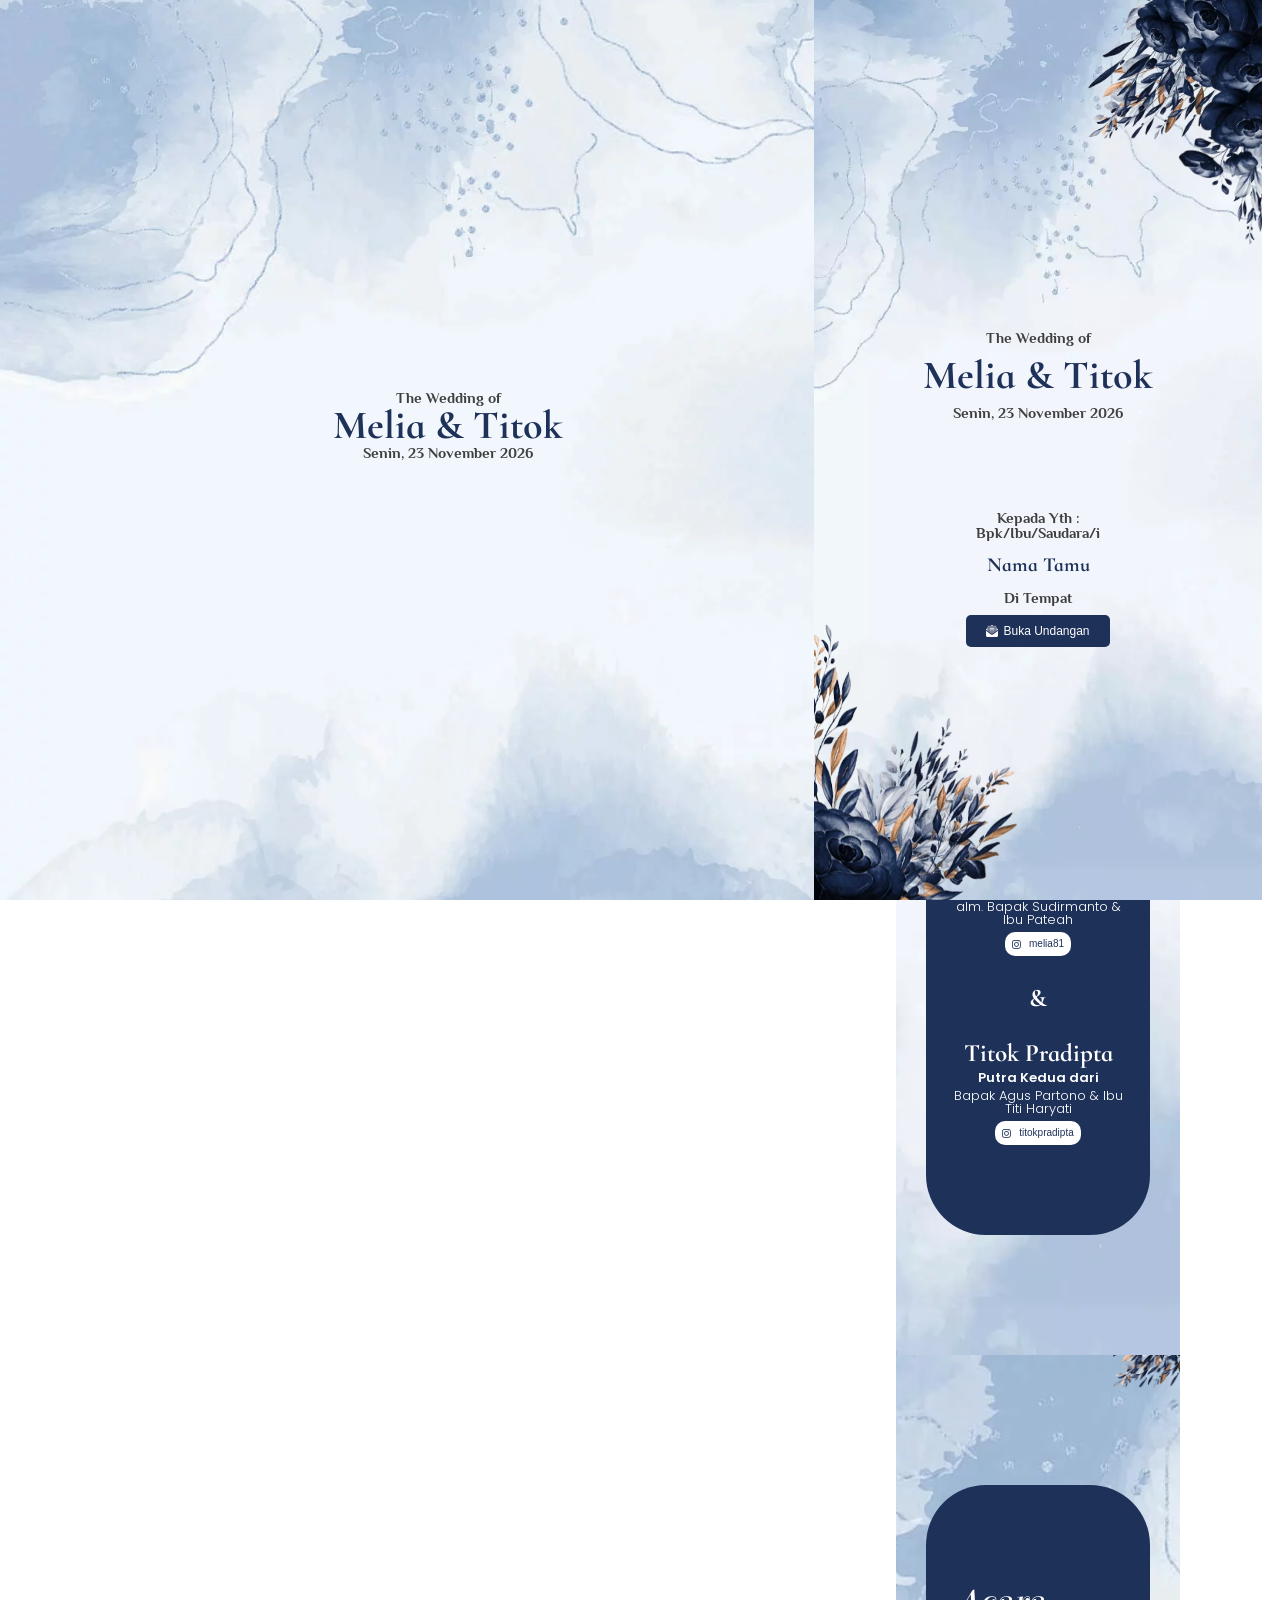
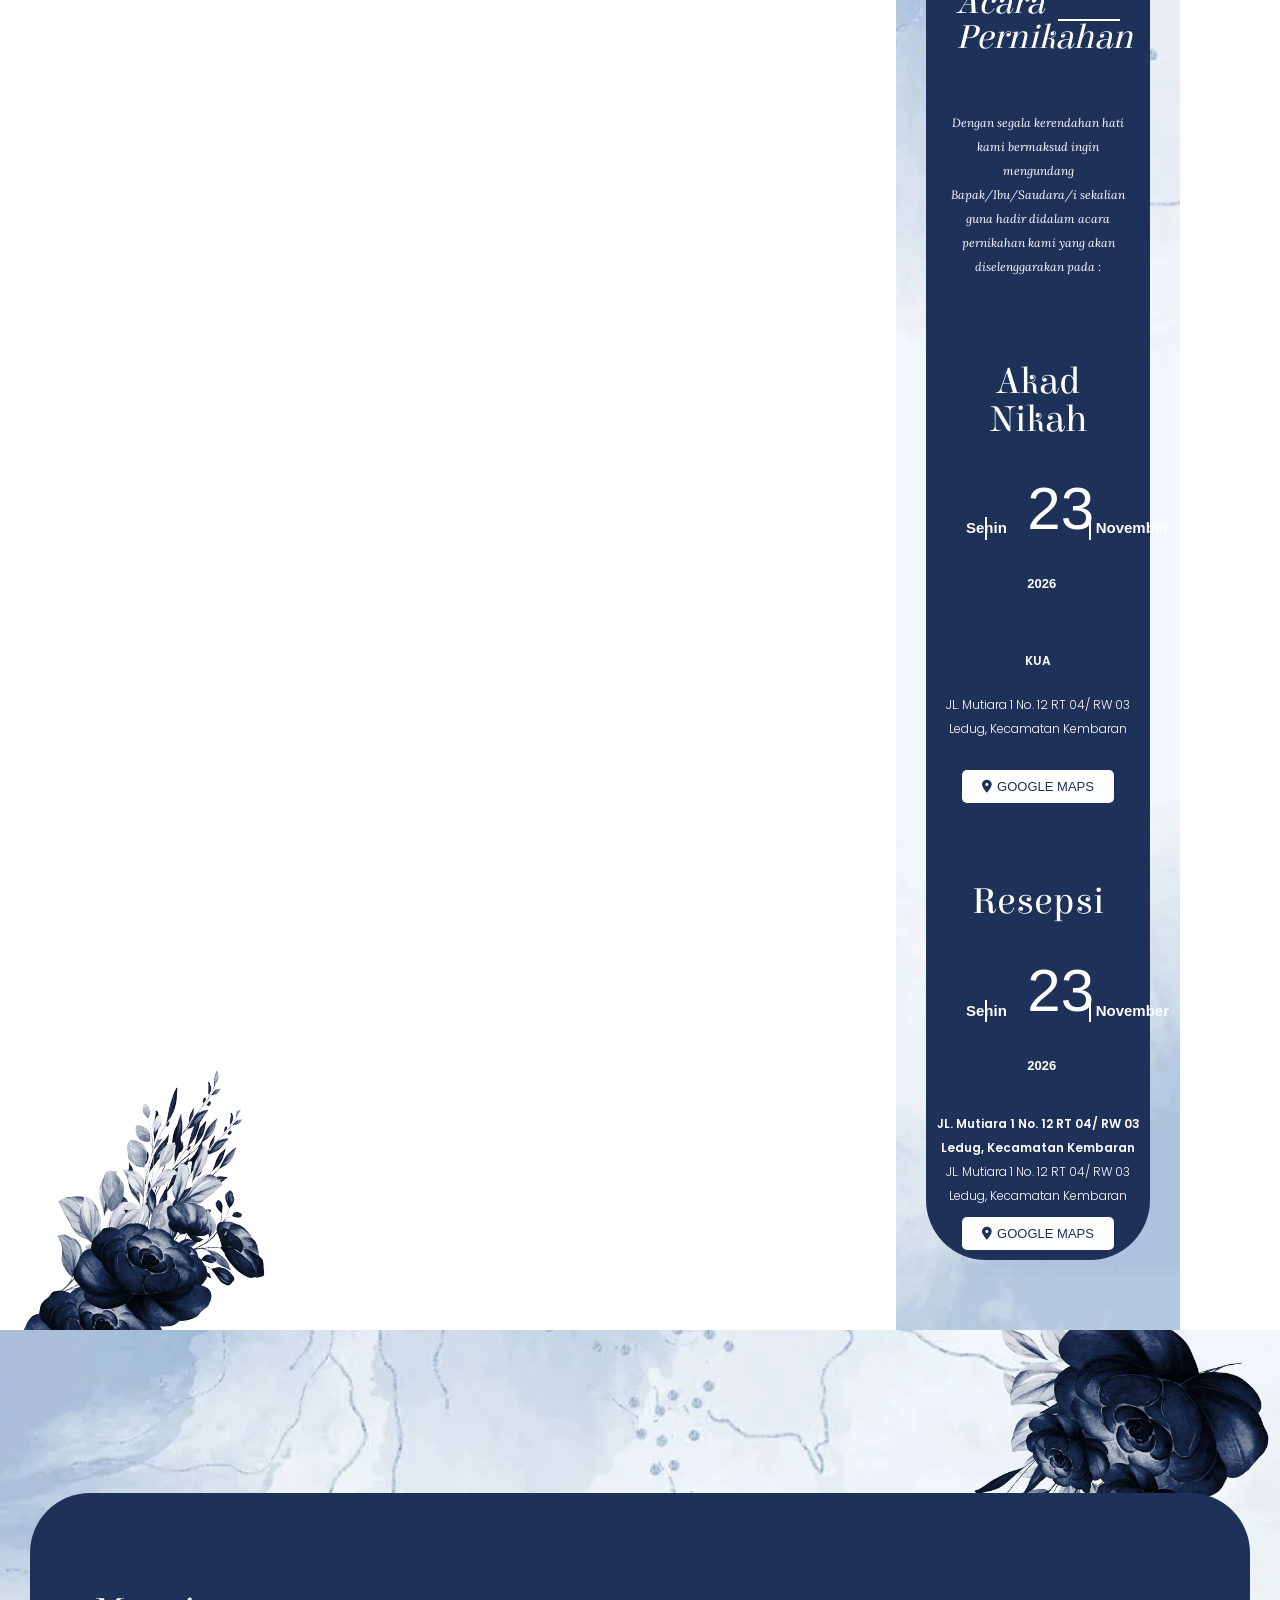
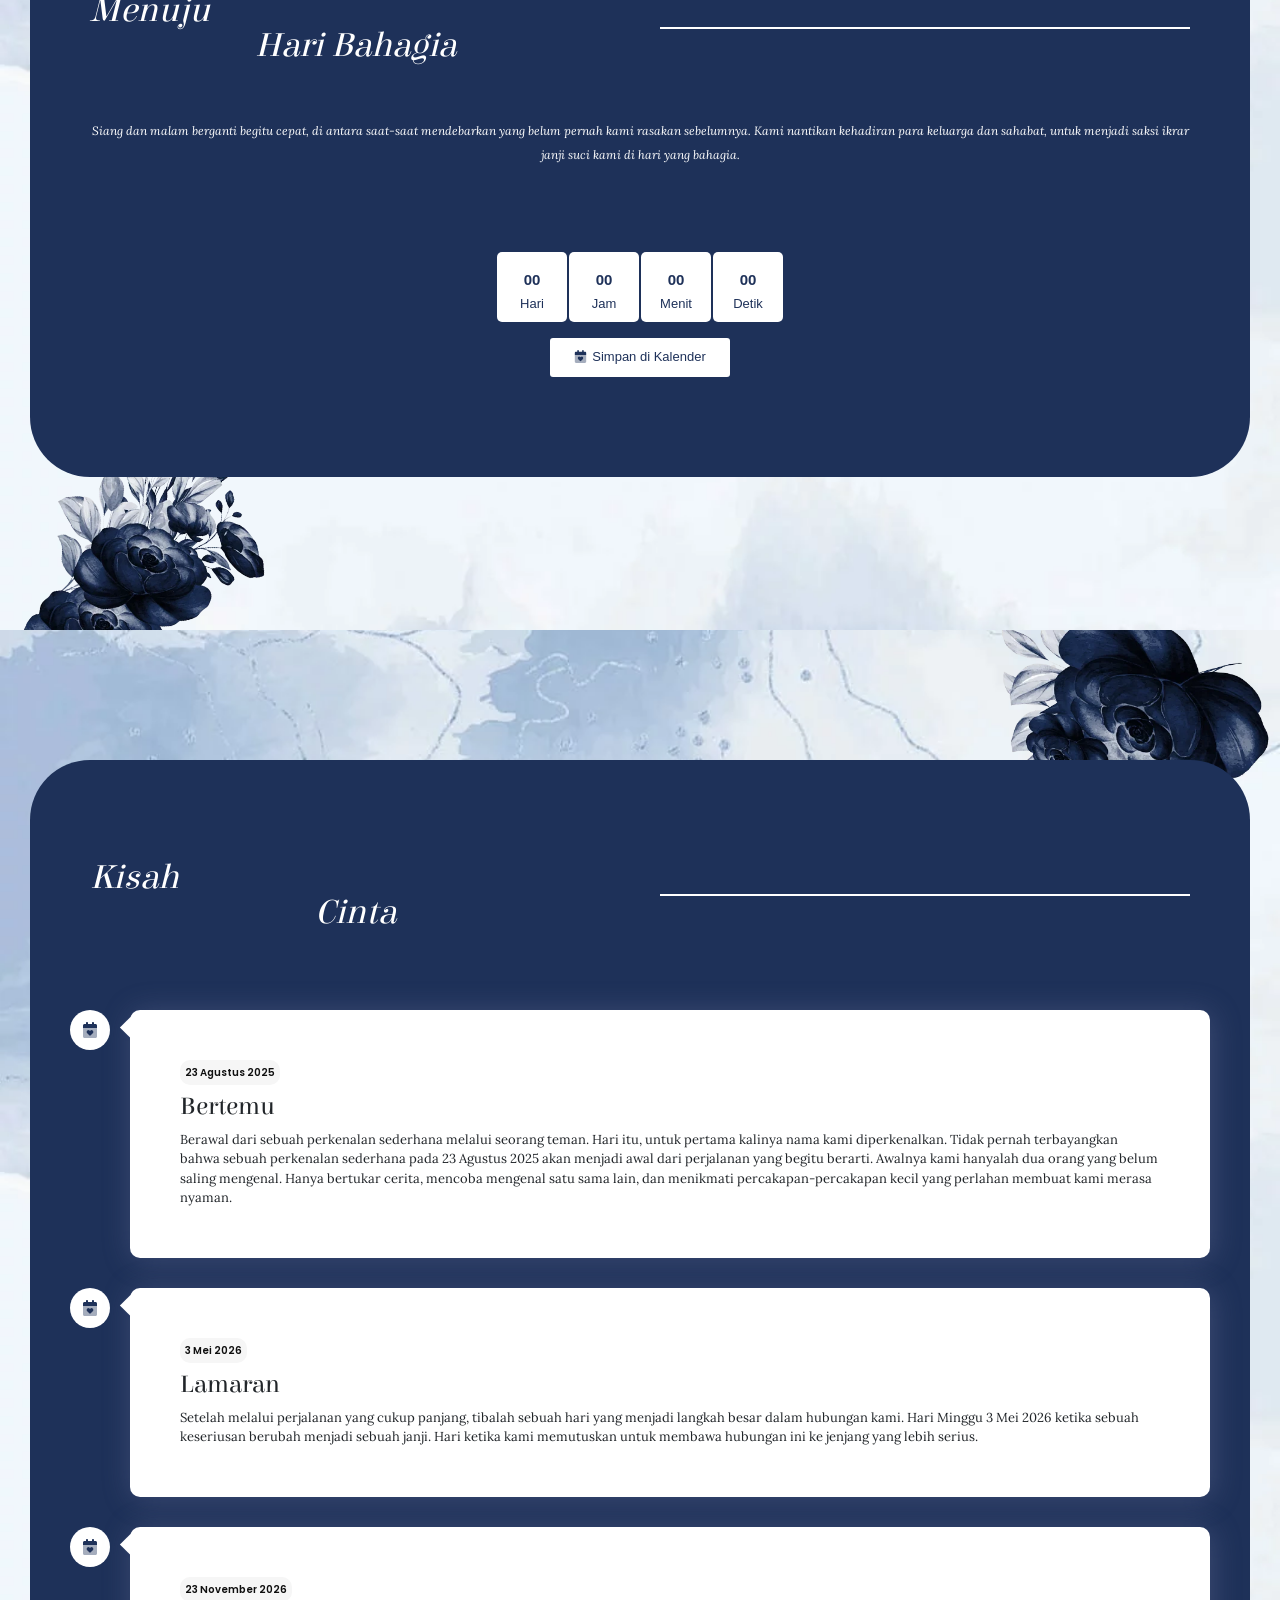
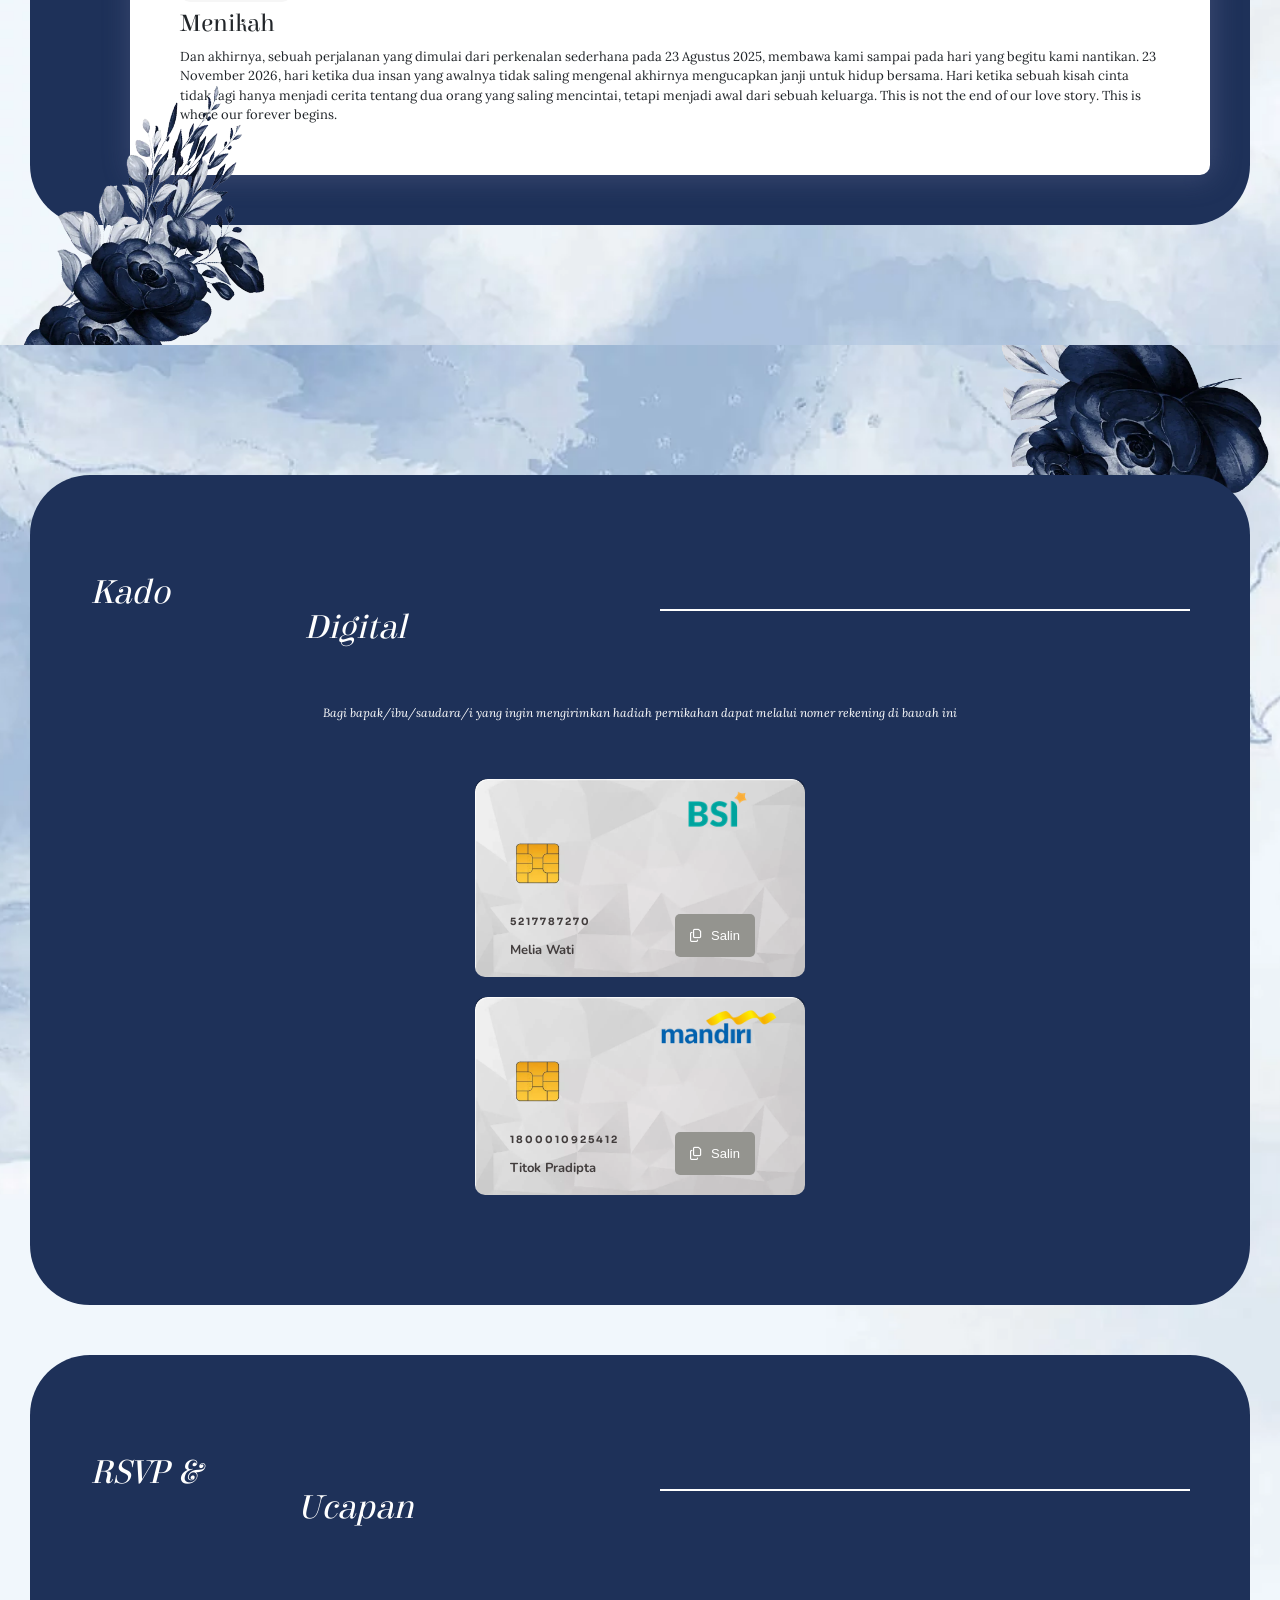
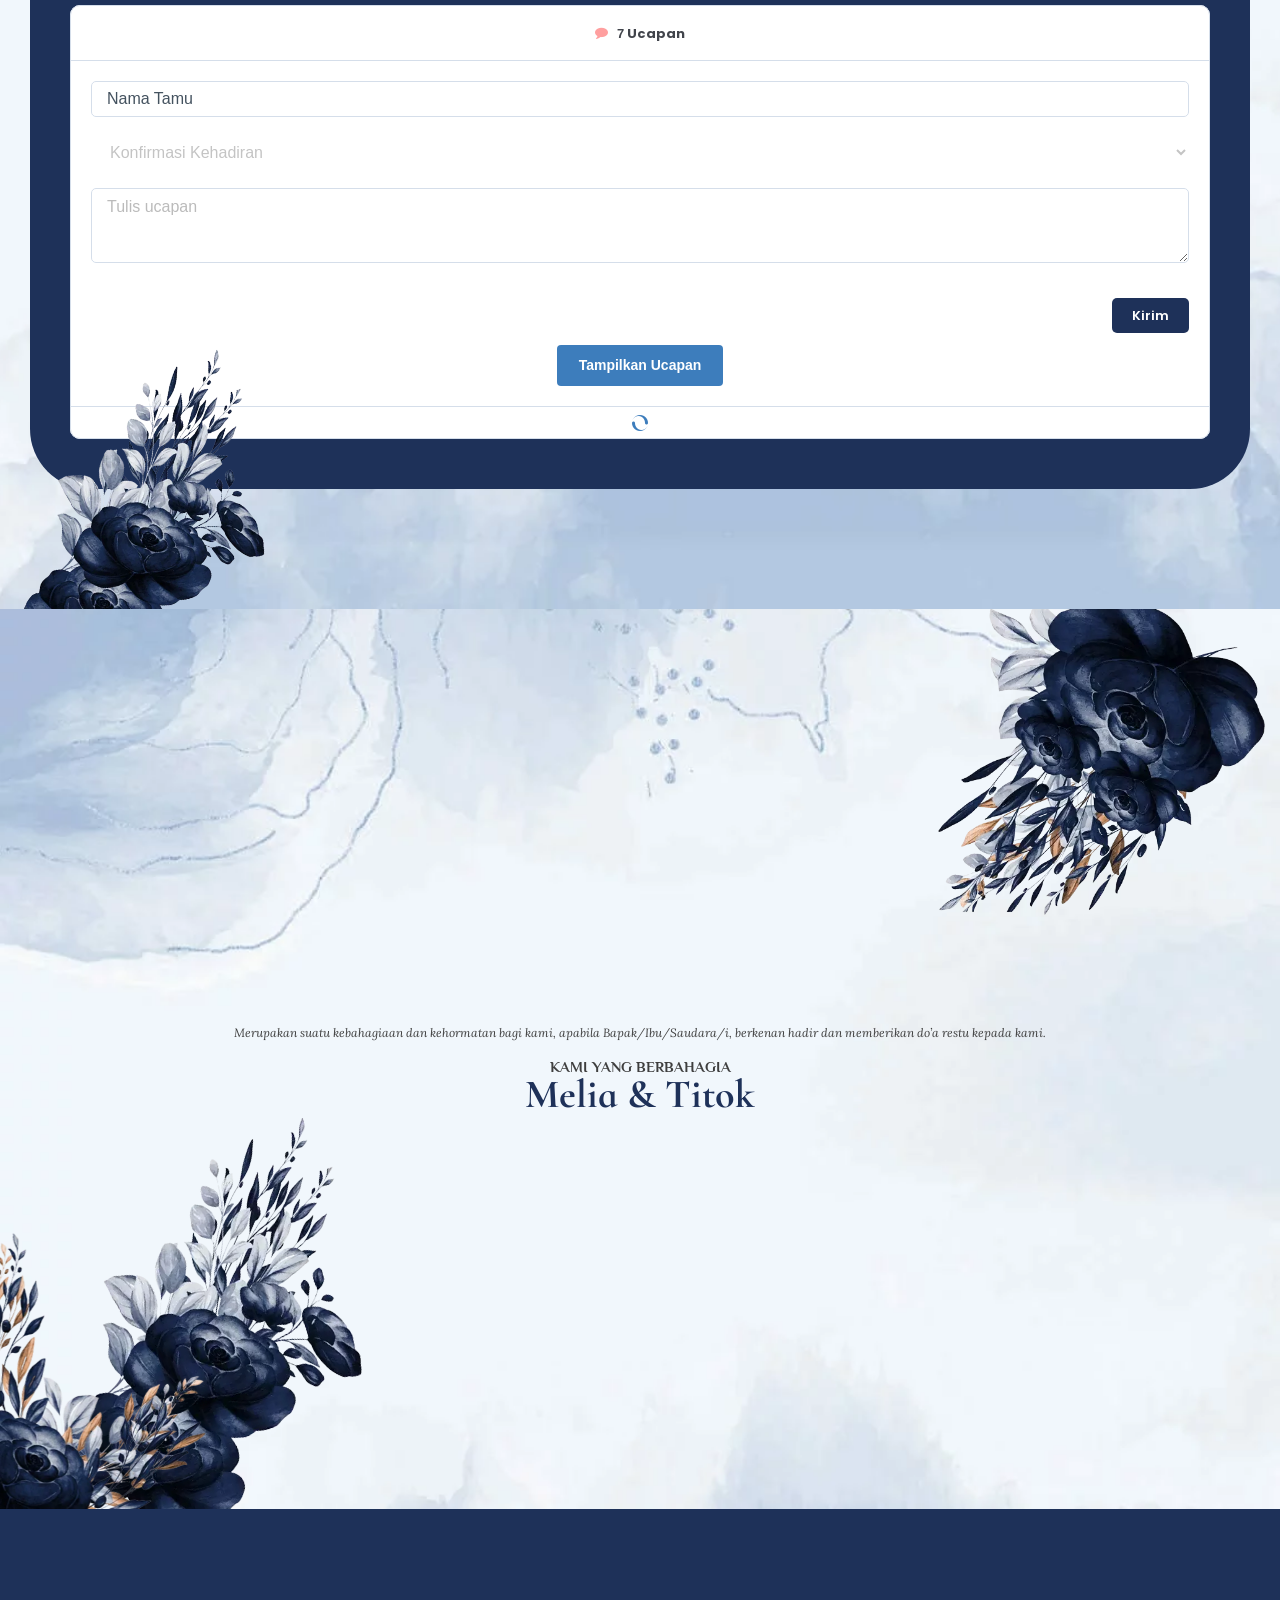
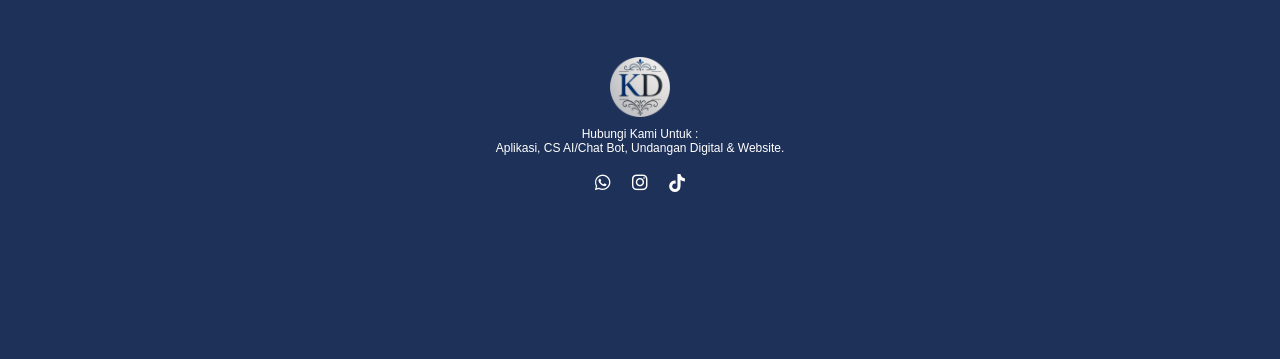
==== index.html @ 59e87e54 "Undangan Melia & Titok: data catin, RSVP Google Sheet, ikon BSI & kirimdigi, path Pages-safe" ====
<!DOCTYPE html>
<html lang="id" prefix="og: https://ogp.me/ns#">
<head>
	<meta charset="UTF-8">
		<link rel="icon" type="image/x-icon" href="kirimdigi.ico">
<link rel="shortcut icon" href="kirimdigi.ico">

<!-- Optimasi Mesin Pencari oleh Rank Math - https://rankmath.com/ -->
<title>The Wedding Of Melia &amp; Titok</title>
<meta name="description" content="Nama Tamu, hadiri acara pernikahan Melia &amp; Titok. pada hari Senin. 23 November 2026 Ya!">
<meta name="robots" content="nofollow, noindex">
<meta property="og:locale" content="id_ID">
<meta property="og:type" content="article">
<meta property="og:title" content="The Wedding Of Melia &amp; Titok">
<meta property="og:description" content="Nama Tamu, hadiri acara pernikahan Melia &amp; Titok. pada hari Senin. 23 November 2026 Ya!">
<meta property="og:url" content="https://invitimo.my.id/minisite-06/">
<meta property="og:site_name" content="Digital Wedding Invitation">
<meta property="article:section" content="Undangan Pernikahan">
<meta property="og:updated_time" content="2025-12-05T09:12:34+07:00">
<meta property="og:image" content="https://i.pinimg.com/736x/94/00/63/940063d10ff030f7c0c5845321914492.jpg">
<meta property="og:image:secure_url" content="https://i.pinimg.com/736x/94/00/63/940063d10ff030f7c0c5845321914492.jpg">
<meta property="og:image:width" content="735">
<meta property="og:image:height" content="410">
<meta property="og:image:alt" content="Melia &#038; Titok">
<meta property="og:image:type" content="image/jpeg">
<meta property="article:published_time" content="2024-06-03T12:48:39+07:00">
<meta property="article:modified_time" content="2025-12-05T09:12:34+07:00">
<meta name="twitter:card" content="summary_large_image">
<meta name="twitter:title" content="The Wedding Of Melia &amp; Titok">
<meta name="twitter:description" content="Nama Tamu, hadiri acara pernikahan Melia &amp; Titok. pada hari Senin. 23 November 2026 Ya!">
<meta name="twitter:image" content="https://i.pinimg.com/736x/94/00/63/940063d10ff030f7c0c5845321914492.jpg">
<meta name="twitter:label1" content="Ditulis oleh">
<meta name="twitter:data1" content="kekondangan">
<meta name="twitter:label2" content="Waktunya membaca">
<meta name="twitter:data2" content="Kurang dari semenit">
<script type="application/ld+json" class="rank-math-schema">{"@context":"https://schema.org","@graph":[{"@type":["Person","Organization"],"@id":"https://invitimo.my.id/#person","name":"Digital Wedding Invitation"},{"@type":"WebSite","@id":"https://invitimo.my.id/#website","url":"https://invitimo.my.id","name":"Digital Wedding Invitation","publisher":{"@id":"https://invitimo.my.id/#person"},"inLanguage":"id"},{"@type":"ImageObject","@id":"https://i.pinimg.com/736x/94/00/63/940063d10ff030f7c0c5845321914492.jpg","url":"https://i.pinimg.com/736x/94/00/63/940063d10ff030f7c0c5845321914492.jpg","width":"735","height":"410","inLanguage":"id"},{"@type":"WebPage","@id":"https://invitimo.my.id/minisite-06/#webpage","url":"https://invitimo.my.id/minisite-06/","name":"The Wedding Of Melia &amp; Titok","datePublished":"2024-06-03T12:48:39+07:00","dateModified":"2025-12-05T09:12:34+07:00","isPartOf":{"@id":"https://invitimo.my.id/#website"},"primaryImageOfPage":{"@id":"https://i.pinimg.com/736x/94/00/63/940063d10ff030f7c0c5845321914492.jpg"},"inLanguage":"id"},{"@type":"Person","@id":"https://invitimo.my.id/author/kekondangan/","name":"kekondangan","url":"https://invitimo.my.id/author/kekondangan/","image":{"@type":"ImageObject","@id":"https://secure.gravatar.com/avatar/060e39ec4af00465f8073937f959c683679de852fa3f70bc7729038ad7bef04e?s=96&amp;d=mm&amp;r=g","url":"https://secure.gravatar.com/avatar/060e39ec4af00465f8073937f959c683679de852fa3f70bc7729038ad7bef04e?s=96&amp;d=mm&amp;r=g","caption":"kekondangan","inLanguage":"id"},"sameAs":["http://hi.kekondangan.id"]},{"@type":"BlogPosting","headline":"The Wedding Of Melia &amp; Titok","datePublished":"2024-06-03T12:48:39+07:00","dateModified":"2025-12-05T09:12:34+07:00","articleSection":"Undangan Pernikahan","author":{"@id":"https://invitimo.my.id/author/kekondangan/","name":"kekondangan"},"publisher":{"@id":"https://invitimo.my.id/#person"},"description":"Nama Tamu, hadiri acara pernikahan Melia &amp; Titok. pada hari Senin. 23 November 2026 Ya!","name":"The Wedding Of Melia &amp; Titok","@id":"https://invitimo.my.id/minisite-06/#richSnippet","isPartOf":{"@id":"https://invitimo.my.id/minisite-06/#webpage"},"image":{"@id":"https://i.pinimg.com/736x/94/00/63/940063d10ff030f7c0c5845321914492.jpg"},"inLanguage":"id","mainEntityOfPage":{"@id":"https://invitimo.my.id/minisite-06/#webpage"}}]}</script>
<!-- /Plugin WordPress Rank Math SEO -->

<link rel='dns-prefetch' href='//hi.kekondangan.id'>
<link rel='dns-prefetch' href='//fonts.googleapis.com'>
<link rel='dns-prefetch' href='//unpkg.com'>
<link rel="alternate" title="oEmbed (JSON)" type="application/json+oembed" href="./wp-json/oembed/1.0/embed?url=https%3A%2F%2Finvitimo.my.id%2Fminisite-06%2F">
<link rel="alternate" title="oEmbed (XML)" type="text/xml+oembed" href="./wp-json/oembed/1.0/embed-1?url=https%3A%2F%2Finvitimo.my.id%2Fminisite-06%2F&#038;format=xml">
<style id="wp-img-auto-sizes-contain-inline-css">
img:is([sizes=auto i],[sizes^="auto," i]){contain-intrinsic-size:3000px 1500px}
/*# sourceURL=wp-img-auto-sizes-contain-inline-css */
</style>
<style id="wp-emoji-styles-inline-css">

	img.wp-smiley, img.emoji {
		display: inline !important;
		border: none !important;
		box-shadow: none !important;
		height: 1em !important;
		width: 1em !important;
		margin: 0 0.07em !important;
		vertical-align: -0.1em !important;
		background: none !important;
		padding: 0 !important;
	}
/*# sourceURL=wp-emoji-styles-inline-css */
</style>
<style id="wp-block-library-inline-css">
:root{--wp-block-synced-color:#7a00df;--wp-block-synced-color--rgb:122,0,223;--wp-bound-block-color:var(--wp-block-synced-color);--wp-editor-canvas-background:#ddd;--wp-admin-theme-color:#007cba;--wp-admin-theme-color--rgb:0,124,186;--wp-admin-theme-color-darker-10:#006ba1;--wp-admin-theme-color-darker-10--rgb:0,107,160.5;--wp-admin-theme-color-darker-20:#005a87;--wp-admin-theme-color-darker-20--rgb:0,90,135;--wp-admin-border-width-focus:2px}@media (min-resolution:192dpi){:root{--wp-admin-border-width-focus:1.5px}}.wp-element-button{cursor:pointer}:root .has-very-light-gray-background-color{background-color:#eee}:root .has-very-dark-gray-background-color{background-color:#313131}:root .has-very-light-gray-color{color:#eee}:root .has-very-dark-gray-color{color:#313131}:root .has-vivid-green-cyan-to-vivid-cyan-blue-gradient-background{background:linear-gradient(135deg,#00d084,#0693e3)}:root .has-purple-crush-gradient-background{background:linear-gradient(135deg,#34e2e4,#4721fb 50%,#ab1dfe)}:root .has-hazy-dawn-gradient-background{background:linear-gradient(135deg,#faaca8,#dad0ec)}:root .has-subdued-olive-gradient-background{background:linear-gradient(135deg,#fafae1,#67a671)}:root .has-atomic-cream-gradient-background{background:linear-gradient(135deg,#fdd79a,#004a59)}:root .has-nightshade-gradient-background{background:linear-gradient(135deg,#330968,#31cdcf)}:root .has-midnight-gradient-background{background:linear-gradient(135deg,#020381,#2874fc)}:root{--wp--preset--font-size--normal:16px;--wp--preset--font-size--huge:42px}.has-regular-font-size{font-size:1em}.has-larger-font-size{font-size:2.625em}.has-normal-font-size{font-size:var(--wp--preset--font-size--normal)}.has-huge-font-size{font-size:var(--wp--preset--font-size--huge)}:root .has-text-align-center{text-align:center}:root .has-text-align-left{text-align:left}:root .has-text-align-right{text-align:right}.has-fit-text{white-space:nowrap!important}#end-resizable-editor-section{display:none}.aligncenter{clear:both}.items-justified-left{justify-content:flex-start}.items-justified-center{justify-content:center}.items-justified-right{justify-content:flex-end}.items-justified-space-between{justify-content:space-between}.screen-reader-text{word-wrap:normal!important;border:0;clip-path:inset(50%);height:1px;margin:-1px;overflow:hidden;padding:0;position:absolute;width:1px;word-break:normal!important}.screen-reader-text:focus{background-color:#ddd;clip-path:none;color:#444;display:block;font-size:1em;height:auto;left:5px;line-height:normal;padding:15px 23px 14px;text-decoration:none;top:5px;width:auto;z-index:100000}html :where(.has-border-color){border-style:solid}html :where([style^=border-color],[style*=";border-color"],[style*="; border-color"]){border-style:solid}html :where([style^=border-top-color],[style*=";border-top-color"],[style*="; border-top-color"]){border-top-style:solid}html :where([style^=border-right-color],[style*=";border-right-color"],[style*="; border-right-color"]){border-right-style:solid}html :where([style^=border-bottom-color],[style*=";border-bottom-color"],[style*="; border-bottom-color"]){border-bottom-style:solid}html :where([style^=border-left-color],[style*=";border-left-color"],[style*="; border-left-color"]){border-left-style:solid}html :where([style^=border-width],[style*=";border-width"],[style*="; border-width"]){border-style:solid}html :where([style^=border-top-width],[style*=";border-top-width"],[style*="; border-top-width"]){border-top-style:solid}html :where([style^=border-right-width],[style*=";border-right-width"],[style*="; border-right-width"]){border-right-style:solid}html :where([style^=border-bottom-width],[style*=";border-bottom-width"],[style*="; border-bottom-width"]){border-bottom-style:solid}html :where([style^=border-left-width],[style*=";border-left-width"],[style*="; border-left-width"]){border-left-style:solid}html :where(img[class*=wp-image-]){height:auto;max-width:100%}:where(figure){margin:0 0 1em}html :where(.is-position-sticky){--wp-admin--admin-bar--position-offset:var(--wp-admin--admin-bar--height,0px)}@media screen and (max-width:600px){html :where(.is-position-sticky){--wp-admin--admin-bar--position-offset:0px}}
/*# sourceURL=/wp-includes/css/dist/block-library/common.min.css */
</style>
<style id="wp-block-styles-placeholder-inline-css">
:root { --wp-internal-comment: "Placeholder for wp_hoist_late_printed_styles() to replace with the block styles printed at wp_footer." }
/*# sourceURL=wp-block-styles-placeholder-inline-css */
</style>
<link rel='stylesheet' id='jet-engine-frontend-css' href='./wp-content/plugins/jet-engine/assets/css/frontend.css?ver=3.8.15.4' media='all'>
<style id="wp-global-styles-placeholder-inline-css">
:root { --wp-internal-comment: "Placeholder for wp_hoist_late_printed_styles() to replace with the global-styles printed at wp_footer." }
/*# sourceURL=wp-global-styles-placeholder-inline-css */
</style>
<link rel='stylesheet' id='wds-elementor-css' href='./wp-content/plugins/weddingsaas-pro/assets/css/wds-elementor.css?ver=2.10.5' media='all'>
<link rel='stylesheet' id='saic_style-css' href='./wp-content/plugins/weddingsaas-pro/assets/plugins/custom/commentpress/saic_style.css?ver=2.10.5' media='screen'>
<link rel='stylesheet' id='hello-elementor-css' href='./wp-content/themes/hello-elementor/assets/css/reset.css?ver=3.4.9' media='all'>
<link rel='stylesheet' id='hello-elementor-theme-style-css' href='./wp-content/themes/hello-elementor/assets/css/theme.css?ver=3.4.9' media='all'>
<link rel='stylesheet' id='hello-elementor-header-footer-css' href='./wp-content/themes/hello-elementor/assets/css/header-footer.css?ver=3.4.9' media='all'>
<link rel='stylesheet' id='elementor-frontend-css' href='./wp-content/plugins/elementor/assets/css/frontend.min.css?ver=4.3.2' media='all'>
<style id="elementor-frontend-inline-css">
@-webkit-keyframes ha_fadeIn{0%{opacity:0}to{opacity:1}}@keyframes ha_fadeIn{0%{opacity:0}to{opacity:1}}@-webkit-keyframes ha_zoomIn{0%{opacity:0;-webkit-transform:scale3d(.3,.3,.3);transform:scale3d(.3,.3,.3)}50%{opacity:1}}@keyframes ha_zoomIn{0%{opacity:0;-webkit-transform:scale3d(.3,.3,.3);transform:scale3d(.3,.3,.3)}50%{opacity:1}}@-webkit-keyframes ha_rollIn{0%{opacity:0;-webkit-transform:translate3d(-100%,0,0) rotate3d(0,0,1,-120deg);transform:translate3d(-100%,0,0) rotate3d(0,0,1,-120deg)}to{opacity:1}}@keyframes ha_rollIn{0%{opacity:0;-webkit-transform:translate3d(-100%,0,0) rotate3d(0,0,1,-120deg);transform:translate3d(-100%,0,0) rotate3d(0,0,1,-120deg)}to{opacity:1}}@-webkit-keyframes ha_bounce{0%,20%,53%,to{-webkit-animation-timing-function:cubic-bezier(.215,.61,.355,1);animation-timing-function:cubic-bezier(.215,.61,.355,1)}40%,43%{-webkit-transform:translate3d(0,-30px,0) scaleY(1.1);transform:translate3d(0,-30px,0) scaleY(1.1);-webkit-animation-timing-function:cubic-bezier(.755,.05,.855,.06);animation-timing-function:cubic-bezier(.755,.05,.855,.06)}70%{-webkit-transform:translate3d(0,-15px,0) scaleY(1.05);transform:translate3d(0,-15px,0) scaleY(1.05);-webkit-animation-timing-function:cubic-bezier(.755,.05,.855,.06);animation-timing-function:cubic-bezier(.755,.05,.855,.06)}80%{-webkit-transition-timing-function:cubic-bezier(.215,.61,.355,1);transition-timing-function:cubic-bezier(.215,.61,.355,1);-webkit-transform:translate3d(0,0,0) scaleY(.95);transform:translate3d(0,0,0) scaleY(.95)}90%{-webkit-transform:translate3d(0,-4px,0) scaleY(1.02);transform:translate3d(0,-4px,0) scaleY(1.02)}}@keyframes ha_bounce{0%,20%,53%,to{-webkit-animation-timing-function:cubic-bezier(.215,.61,.355,1);animation-timing-function:cubic-bezier(.215,.61,.355,1)}40%,43%{-webkit-transform:translate3d(0,-30px,0) scaleY(1.1);transform:translate3d(0,-30px,0) scaleY(1.1);-webkit-animation-timing-function:cubic-bezier(.755,.05,.855,.06);animation-timing-function:cubic-bezier(.755,.05,.855,.06)}70%{-webkit-transform:translate3d(0,-15px,0) scaleY(1.05);transform:translate3d(0,-15px,0) scaleY(1.05);-webkit-animation-timing-function:cubic-bezier(.755,.05,.855,.06);animation-timing-function:cubic-bezier(.755,.05,.855,.06)}80%{-webkit-transition-timing-function:cubic-bezier(.215,.61,.355,1);transition-timing-function:cubic-bezier(.215,.61,.355,1);-webkit-transform:translate3d(0,0,0) scaleY(.95);transform:translate3d(0,0,0) scaleY(.95)}90%{-webkit-transform:translate3d(0,-4px,0) scaleY(1.02);transform:translate3d(0,-4px,0) scaleY(1.02)}}@-webkit-keyframes ha_bounceIn{0%,20%,40%,60%,80%,to{-webkit-animation-timing-function:cubic-bezier(.215,.61,.355,1);animation-timing-function:cubic-bezier(.215,.61,.355,1)}0%{opacity:0;-webkit-transform:scale3d(.3,.3,.3);transform:scale3d(.3,.3,.3)}20%{-webkit-transform:scale3d(1.1,1.1,1.1);transform:scale3d(1.1,1.1,1.1)}40%{-webkit-transform:scale3d(.9,.9,.9);transform:scale3d(.9,.9,.9)}60%{opacity:1;-webkit-transform:scale3d(1.03,1.03,1.03);transform:scale3d(1.03,1.03,1.03)}80%{-webkit-transform:scale3d(.97,.97,.97);transform:scale3d(.97,.97,.97)}to{opacity:1}}@keyframes ha_bounceIn{0%,20%,40%,60%,80%,to{-webkit-animation-timing-function:cubic-bezier(.215,.61,.355,1);animation-timing-function:cubic-bezier(.215,.61,.355,1)}0%{opacity:0;-webkit-transform:scale3d(.3,.3,.3);transform:scale3d(.3,.3,.3)}20%{-webkit-transform:scale3d(1.1,1.1,1.1);transform:scale3d(1.1,1.1,1.1)}40%{-webkit-transform:scale3d(.9,.9,.9);transform:scale3d(.9,.9,.9)}60%{opacity:1;-webkit-transform:scale3d(1.03,1.03,1.03);transform:scale3d(1.03,1.03,1.03)}80%{-webkit-transform:scale3d(.97,.97,.97);transform:scale3d(.97,.97,.97)}to{opacity:1}}@-webkit-keyframes ha_flipInX{0%{opacity:0;-webkit-transform:perspective(400px) rotate3d(1,0,0,90deg);transform:perspective(400px) rotate3d(1,0,0,90deg);-webkit-animation-timing-function:ease-in;animation-timing-function:ease-in}40%{-webkit-transform:perspective(400px) rotate3d(1,0,0,-20deg);transform:perspective(400px) rotate3d(1,0,0,-20deg);-webkit-animation-timing-function:ease-in;animation-timing-function:ease-in}60%{opacity:1;-webkit-transform:perspective(400px) rotate3d(1,0,0,10deg);transform:perspective(400px) rotate3d(1,0,0,10deg)}80%{-webkit-transform:perspective(400px) rotate3d(1,0,0,-5deg);transform:perspective(400px) rotate3d(1,0,0,-5deg)}}@keyframes ha_flipInX{0%{opacity:0;-webkit-transform:perspective(400px) rotate3d(1,0,0,90deg);transform:perspective(400px) rotate3d(1,0,0,90deg);-webkit-animation-timing-function:ease-in;animation-timing-function:ease-in}40%{-webkit-transform:perspective(400px) rotate3d(1,0,0,-20deg);transform:perspective(400px) rotate3d(1,0,0,-20deg);-webkit-animation-timing-function:ease-in;animation-timing-function:ease-in}60%{opacity:1;-webkit-transform:perspective(400px) rotate3d(1,0,0,10deg);transform:perspective(400px) rotate3d(1,0,0,10deg)}80%{-webkit-transform:perspective(400px) rotate3d(1,0,0,-5deg);transform:perspective(400px) rotate3d(1,0,0,-5deg)}}@-webkit-keyframes ha_flipInY{0%{opacity:0;-webkit-transform:perspective(400px) rotate3d(0,1,0,90deg);transform:perspective(400px) rotate3d(0,1,0,90deg);-webkit-animation-timing-function:ease-in;animation-timing-function:ease-in}40%{-webkit-transform:perspective(400px) rotate3d(0,1,0,-20deg);transform:perspective(400px) rotate3d(0,1,0,-20deg);-webkit-animation-timing-function:ease-in;animation-timing-function:ease-in}60%{opacity:1;-webkit-transform:perspective(400px) rotate3d(0,1,0,10deg);transform:perspective(400px) rotate3d(0,1,0,10deg)}80%{-webkit-transform:perspective(400px) rotate3d(0,1,0,-5deg);transform:perspective(400px) rotate3d(0,1,0,-5deg)}}@keyframes ha_flipInY{0%{opacity:0;-webkit-transform:perspective(400px) rotate3d(0,1,0,90deg);transform:perspective(400px) rotate3d(0,1,0,90deg);-webkit-animation-timing-function:ease-in;animation-timing-function:ease-in}40%{-webkit-transform:perspective(400px) rotate3d(0,1,0,-20deg);transform:perspective(400px) rotate3d(0,1,0,-20deg);-webkit-animation-timing-function:ease-in;animation-timing-function:ease-in}60%{opacity:1;-webkit-transform:perspective(400px) rotate3d(0,1,0,10deg);transform:perspective(400px) rotate3d(0,1,0,10deg)}80%{-webkit-transform:perspective(400px) rotate3d(0,1,0,-5deg);transform:perspective(400px) rotate3d(0,1,0,-5deg)}}@-webkit-keyframes ha_swing{20%{-webkit-transform:rotate3d(0,0,1,15deg);transform:rotate3d(0,0,1,15deg)}40%{-webkit-transform:rotate3d(0,0,1,-10deg);transform:rotate3d(0,0,1,-10deg)}60%{-webkit-transform:rotate3d(0,0,1,5deg);transform:rotate3d(0,0,1,5deg)}80%{-webkit-transform:rotate3d(0,0,1,-5deg);transform:rotate3d(0,0,1,-5deg)}}@keyframes ha_swing{20%{-webkit-transform:rotate3d(0,0,1,15deg);transform:rotate3d(0,0,1,15deg)}40%{-webkit-transform:rotate3d(0,0,1,-10deg);transform:rotate3d(0,0,1,-10deg)}60%{-webkit-transform:rotate3d(0,0,1,5deg);transform:rotate3d(0,0,1,5deg)}80%{-webkit-transform:rotate3d(0,0,1,-5deg);transform:rotate3d(0,0,1,-5deg)}}@-webkit-keyframes ha_slideInDown{0%{visibility:visible;-webkit-transform:translate3d(0,-100%,0);transform:translate3d(0,-100%,0)}}@keyframes ha_slideInDown{0%{visibility:visible;-webkit-transform:translate3d(0,-100%,0);transform:translate3d(0,-100%,0)}}@-webkit-keyframes ha_slideInUp{0%{visibility:visible;-webkit-transform:translate3d(0,100%,0);transform:translate3d(0,100%,0)}}@keyframes ha_slideInUp{0%{visibility:visible;-webkit-transform:translate3d(0,100%,0);transform:translate3d(0,100%,0)}}@-webkit-keyframes ha_slideInLeft{0%{visibility:visible;-webkit-transform:translate3d(-100%,0,0);transform:translate3d(-100%,0,0)}}@keyframes ha_slideInLeft{0%{visibility:visible;-webkit-transform:translate3d(-100%,0,0);transform:translate3d(-100%,0,0)}}@-webkit-keyframes ha_slideInRight{0%{visibility:visible;-webkit-transform:translate3d(100%,0,0);transform:translate3d(100%,0,0)}}@keyframes ha_slideInRight{0%{visibility:visible;-webkit-transform:translate3d(100%,0,0);transform:translate3d(100%,0,0)}}.ha_fadeIn{-webkit-animation-name:ha_fadeIn;animation-name:ha_fadeIn}.ha_zoomIn{-webkit-animation-name:ha_zoomIn;animation-name:ha_zoomIn}.ha_rollIn{-webkit-animation-name:ha_rollIn;animation-name:ha_rollIn}.ha_bounce{-webkit-transform-origin:center bottom;-ms-transform-origin:center bottom;transform-origin:center bottom;-webkit-animation-name:ha_bounce;animation-name:ha_bounce}.ha_bounceIn{-webkit-animation-name:ha_bounceIn;animation-name:ha_bounceIn;-webkit-animation-duration:.75s;-webkit-animation-duration:calc(var(--animate-duration)*.75);animation-duration:.75s;animation-duration:calc(var(--animate-duration)*.75)}.ha_flipInX,.ha_flipInY{-webkit-animation-name:ha_flipInX;animation-name:ha_flipInX;-webkit-backface-visibility:visible!important;backface-visibility:visible!important}.ha_flipInY{-webkit-animation-name:ha_flipInY;animation-name:ha_flipInY}.ha_swing{-webkit-transform-origin:top center;-ms-transform-origin:top center;transform-origin:top center;-webkit-animation-name:ha_swing;animation-name:ha_swing}.ha_slideInDown{-webkit-animation-name:ha_slideInDown;animation-name:ha_slideInDown}.ha_slideInUp{-webkit-animation-name:ha_slideInUp;animation-name:ha_slideInUp}.ha_slideInLeft{-webkit-animation-name:ha_slideInLeft;animation-name:ha_slideInLeft}.ha_slideInRight{-webkit-animation-name:ha_slideInRight;animation-name:ha_slideInRight}.ha-css-transform-yes{-webkit-transition-duration:var(--ha-tfx-transition-duration, .2s);transition-duration:var(--ha-tfx-transition-duration, .2s);-webkit-transition-property:-webkit-transform;transition-property:transform;transition-property:transform,-webkit-transform;-webkit-transform:translate(var(--ha-tfx-translate-x, 0),var(--ha-tfx-translate-y, 0)) scale(var(--ha-tfx-scale-x, 1),var(--ha-tfx-scale-y, 1)) skew(var(--ha-tfx-skew-x, 0),var(--ha-tfx-skew-y, 0)) rotateX(var(--ha-tfx-rotate-x, 0)) rotateY(var(--ha-tfx-rotate-y, 0)) rotateZ(var(--ha-tfx-rotate-z, 0));transform:translate(var(--ha-tfx-translate-x, 0),var(--ha-tfx-translate-y, 0)) scale(var(--ha-tfx-scale-x, 1),var(--ha-tfx-scale-y, 1)) skew(var(--ha-tfx-skew-x, 0),var(--ha-tfx-skew-y, 0)) rotateX(var(--ha-tfx-rotate-x, 0)) rotateY(var(--ha-tfx-rotate-y, 0)) rotateZ(var(--ha-tfx-rotate-z, 0))}.ha-css-transform-yes:hover{-webkit-transform:translate(var(--ha-tfx-translate-x-hover, var(--ha-tfx-translate-x, 0)),var(--ha-tfx-translate-y-hover, var(--ha-tfx-translate-y, 0))) scale(var(--ha-tfx-scale-x-hover, var(--ha-tfx-scale-x, 1)),var(--ha-tfx-scale-y-hover, var(--ha-tfx-scale-y, 1))) skew(var(--ha-tfx-skew-x-hover, var(--ha-tfx-skew-x, 0)),var(--ha-tfx-skew-y-hover, var(--ha-tfx-skew-y, 0))) rotateX(var(--ha-tfx-rotate-x-hover, var(--ha-tfx-rotate-x, 0))) rotateY(var(--ha-tfx-rotate-y-hover, var(--ha-tfx-rotate-y, 0))) rotateZ(var(--ha-tfx-rotate-z-hover, var(--ha-tfx-rotate-z, 0)));transform:translate(var(--ha-tfx-translate-x-hover, var(--ha-tfx-translate-x, 0)),var(--ha-tfx-translate-y-hover, var(--ha-tfx-translate-y, 0))) scale(var(--ha-tfx-scale-x-hover, var(--ha-tfx-scale-x, 1)),var(--ha-tfx-scale-y-hover, var(--ha-tfx-scale-y, 1))) skew(var(--ha-tfx-skew-x-hover, var(--ha-tfx-skew-x, 0)),var(--ha-tfx-skew-y-hover, var(--ha-tfx-skew-y, 0))) rotateX(var(--ha-tfx-rotate-x-hover, var(--ha-tfx-rotate-x, 0))) rotateY(var(--ha-tfx-rotate-y-hover, var(--ha-tfx-rotate-y, 0))) rotateZ(var(--ha-tfx-rotate-z-hover, var(--ha-tfx-rotate-z, 0)))}.happy-addon>.elementor-widget-container{word-wrap:break-word;overflow-wrap:break-word}.happy-addon>.elementor-widget-container,.happy-addon>.elementor-widget-container *{-webkit-box-sizing:border-box;box-sizing:border-box}.happy-addon:not(:has(.elementor-widget-container)),.happy-addon:not(:has(.elementor-widget-container)) *{-webkit-box-sizing:border-box;box-sizing:border-box;word-wrap:break-word;overflow-wrap:break-word}.happy-addon p:empty{display:none}.happy-addon .elementor-inline-editing{min-height:auto!important}.happy-addon-pro img{max-width:100%;height:auto;-o-object-fit:cover;object-fit:cover}.ha-screen-reader-text{position:absolute;overflow:hidden;clip:rect(1px,1px,1px,1px);margin:-1px;padding:0;width:1px;height:1px;border:0;word-wrap:normal!important;-webkit-clip-path:inset(50%);clip-path:inset(50%)}.ha-has-bg-overlay>.elementor-widget-container{position:relative;z-index:1}.ha-has-bg-overlay>.elementor-widget-container:before{position:absolute;top:0;left:0;z-index:-1;width:100%;height:100%;content:""}.ha-has-bg-overlay:not(:has(.elementor-widget-container)){position:relative;z-index:1}.ha-has-bg-overlay:not(:has(.elementor-widget-container)):before{position:absolute;top:0;left:0;z-index:-1;width:100%;height:100%;content:""}.ha-popup--is-enabled .ha-js-popup,.ha-popup--is-enabled .ha-js-popup img{cursor:-webkit-zoom-in!important;cursor:zoom-in!important}.mfp-wrap .mfp-arrow,.mfp-wrap .mfp-close{background-color:transparent}.mfp-wrap .mfp-arrow:focus,.mfp-wrap .mfp-close:focus{outline-width:thin}.ha-advanced-tooltip-enable{position:relative;cursor:pointer;--ha-tooltip-arrow-color:black;--ha-tooltip-arrow-distance:0}.ha-advanced-tooltip-enable .ha-advanced-tooltip-content{position:absolute;z-index:999;display:none;padding:5px 0;width:120px;height:auto;border-radius:6px;background-color:#000;color:#fff;text-align:center;opacity:0}.ha-advanced-tooltip-enable .ha-advanced-tooltip-content::after{position:absolute;border-width:5px;border-style:solid;content:""}.ha-advanced-tooltip-enable .ha-advanced-tooltip-content.no-arrow::after{visibility:hidden}.ha-advanced-tooltip-enable .ha-advanced-tooltip-content.show{display:inline-block;opacity:1}.ha-advanced-tooltip-enable.ha-advanced-tooltip-top .ha-advanced-tooltip-content,body[data-elementor-device-mode=tablet] .ha-advanced-tooltip-enable.ha-advanced-tooltip-tablet-top .ha-advanced-tooltip-content{top:unset;right:0;bottom:calc(101% + var(--ha-tooltip-arrow-distance));left:0;margin:0 auto}.ha-advanced-tooltip-enable.ha-advanced-tooltip-top .ha-advanced-tooltip-content::after,body[data-elementor-device-mode=tablet] .ha-advanced-tooltip-enable.ha-advanced-tooltip-tablet-top .ha-advanced-tooltip-content::after{top:100%;right:unset;bottom:unset;left:50%;border-color:var(--ha-tooltip-arrow-color) transparent transparent transparent;-webkit-transform:translateX(-50%);-ms-transform:translateX(-50%);transform:translateX(-50%)}.ha-advanced-tooltip-enable.ha-advanced-tooltip-bottom .ha-advanced-tooltip-content,body[data-elementor-device-mode=tablet] .ha-advanced-tooltip-enable.ha-advanced-tooltip-tablet-bottom .ha-advanced-tooltip-content{top:calc(101% + var(--ha-tooltip-arrow-distance));right:0;bottom:unset;left:0;margin:0 auto}.ha-advanced-tooltip-enable.ha-advanced-tooltip-bottom .ha-advanced-tooltip-content::after,body[data-elementor-device-mode=tablet] .ha-advanced-tooltip-enable.ha-advanced-tooltip-tablet-bottom .ha-advanced-tooltip-content::after{top:unset;right:unset;bottom:100%;left:50%;border-color:transparent transparent var(--ha-tooltip-arrow-color) transparent;-webkit-transform:translateX(-50%);-ms-transform:translateX(-50%);transform:translateX(-50%)}.ha-advanced-tooltip-enable.ha-advanced-tooltip-left .ha-advanced-tooltip-content,body[data-elementor-device-mode=tablet] .ha-advanced-tooltip-enable.ha-advanced-tooltip-tablet-left .ha-advanced-tooltip-content{top:50%;right:calc(101% + var(--ha-tooltip-arrow-distance));bottom:unset;left:unset;-webkit-transform:translateY(-50%);-ms-transform:translateY(-50%);transform:translateY(-50%)}.ha-advanced-tooltip-enable.ha-advanced-tooltip-left .ha-advanced-tooltip-content::after,body[data-elementor-device-mode=tablet] .ha-advanced-tooltip-enable.ha-advanced-tooltip-tablet-left .ha-advanced-tooltip-content::after{top:50%;right:unset;bottom:unset;left:100%;border-color:transparent transparent transparent var(--ha-tooltip-arrow-color);-webkit-transform:translateY(-50%);-ms-transform:translateY(-50%);transform:translateY(-50%)}.ha-advanced-tooltip-enable.ha-advanced-tooltip-right .ha-advanced-tooltip-content,body[data-elementor-device-mode=tablet] .ha-advanced-tooltip-enable.ha-advanced-tooltip-tablet-right .ha-advanced-tooltip-content{top:50%;right:unset;bottom:unset;left:calc(101% + var(--ha-tooltip-arrow-distance));-webkit-transform:translateY(-50%);-ms-transform:translateY(-50%);transform:translateY(-50%)}.ha-advanced-tooltip-enable.ha-advanced-tooltip-right .ha-advanced-tooltip-content::after,body[data-elementor-device-mode=tablet] .ha-advanced-tooltip-enable.ha-advanced-tooltip-tablet-right .ha-advanced-tooltip-content::after{top:50%;right:100%;bottom:unset;left:unset;border-color:transparent var(--ha-tooltip-arrow-color) transparent transparent;-webkit-transform:translateY(-50%);-ms-transform:translateY(-50%);transform:translateY(-50%)}body[data-elementor-device-mode=mobile] .ha-advanced-tooltip-enable.ha-advanced-tooltip-mobile-top .ha-advanced-tooltip-content{top:unset;right:0;bottom:calc(101% + var(--ha-tooltip-arrow-distance));left:0;margin:0 auto}body[data-elementor-device-mode=mobile] .ha-advanced-tooltip-enable.ha-advanced-tooltip-mobile-top .ha-advanced-tooltip-content::after{top:100%;right:unset;bottom:unset;left:50%;border-color:var(--ha-tooltip-arrow-color) transparent transparent transparent;-webkit-transform:translateX(-50%);-ms-transform:translateX(-50%);transform:translateX(-50%)}body[data-elementor-device-mode=mobile] .ha-advanced-tooltip-enable.ha-advanced-tooltip-mobile-bottom .ha-advanced-tooltip-content{top:calc(101% + var(--ha-tooltip-arrow-distance));right:0;bottom:unset;left:0;margin:0 auto}body[data-elementor-device-mode=mobile] .ha-advanced-tooltip-enable.ha-advanced-tooltip-mobile-bottom .ha-advanced-tooltip-content::after{top:unset;right:unset;bottom:100%;left:50%;border-color:transparent transparent var(--ha-tooltip-arrow-color) transparent;-webkit-transform:translateX(-50%);-ms-transform:translateX(-50%);transform:translateX(-50%)}body[data-elementor-device-mode=mobile] .ha-advanced-tooltip-enable.ha-advanced-tooltip-mobile-left .ha-advanced-tooltip-content{top:50%;right:calc(101% + var(--ha-tooltip-arrow-distance));bottom:unset;left:unset;-webkit-transform:translateY(-50%);-ms-transform:translateY(-50%);transform:translateY(-50%)}body[data-elementor-device-mode=mobile] .ha-advanced-tooltip-enable.ha-advanced-tooltip-mobile-left .ha-advanced-tooltip-content::after{top:50%;right:unset;bottom:unset;left:100%;border-color:transparent transparent transparent var(--ha-tooltip-arrow-color);-webkit-transform:translateY(-50%);-ms-transform:translateY(-50%);transform:translateY(-50%)}body[data-elementor-device-mode=mobile] .ha-advanced-tooltip-enable.ha-advanced-tooltip-mobile-right .ha-advanced-tooltip-content{top:50%;right:unset;bottom:unset;left:calc(101% + var(--ha-tooltip-arrow-distance));-webkit-transform:translateY(-50%);-ms-transform:translateY(-50%);transform:translateY(-50%)}body[data-elementor-device-mode=mobile] .ha-advanced-tooltip-enable.ha-advanced-tooltip-mobile-right .ha-advanced-tooltip-content::after{top:50%;right:100%;bottom:unset;left:unset;border-color:transparent var(--ha-tooltip-arrow-color) transparent transparent;-webkit-transform:translateY(-50%);-ms-transform:translateY(-50%);transform:translateY(-50%)}body.elementor-editor-active .happy-addon.ha-gravityforms .gform_wrapper{display:block!important}.ha-scroll-to-top-wrap.ha-scroll-to-top-hide{display:none}.ha-scroll-to-top-wrap.edit-mode,.ha-scroll-to-top-wrap.single-page-off{display:none!important}.ha-scroll-to-top-button{position:fixed;right:15px;bottom:15px;z-index:9999;display:-webkit-box;display:-webkit-flex;display:-ms-flexbox;display:flex;-webkit-box-align:center;-webkit-align-items:center;align-items:center;-ms-flex-align:center;-webkit-box-pack:center;-ms-flex-pack:center;-webkit-justify-content:center;justify-content:center;width:50px;height:50px;border-radius:50px;background-color:#5636d1;color:#fff;text-align:center;opacity:1;cursor:pointer;-webkit-transition:all .3s;transition:all .3s}.ha-scroll-to-top-button i{color:#fff;font-size:16px}.ha-scroll-to-top-button:hover{background-color:#e2498a}
.elementor-604 .elementor-element.elementor-element-25c5dc5:not(.elementor-motion-effects-element-type-background), .elementor-604 .elementor-element.elementor-element-25c5dc5 > .elementor-motion-effects-container > .elementor-motion-effects-layer{background-image:url("./wp-content/uploads/jet-form-builder/f93882cbd8fc7fb794c1011d63be6fb6/2024/06/MINISITE-06.webp");}
/*# sourceURL=elementor-frontend-inline-css */
</style>
<link rel='stylesheet' id='elementor-post-6-css' href='./wp-content/uploads/elementor/css/post-6.css?ver=1791307202' media='all'>
<link rel='stylesheet' id='elementor-post-604-css' href='./wp-content/uploads/elementor/css/post-604.css?ver=1791317660' media='all'>
<link rel='stylesheet' id='happy-icons-css' href='./wp-content/plugins/happy-elementor-addons/assets/fonts/style.min.css?ver=3.50.0' media='all'>
<link rel='stylesheet' id='font-awesome-css' href='./wp-content/plugins/elementor/assets/lib/font-awesome/css/font-awesome.min.css?ver=4.7.0' media='all'>
<link rel='stylesheet' id='widget-heading-css' href='./wp-content/plugins/elementor/assets/css/widget-heading.min.css?ver=4.3.2' media='all'>
<link rel='stylesheet' id='widget-spacer-css' href='./wp-content/plugins/elementor/assets/css/widget-spacer.min.css?ver=4.3.2' media='all'>
<link rel='stylesheet' id='e-sticky-css' href='./wp-content/plugins/elementor-pro/assets/css/modules/sticky.min.css?ver=4.3.0' media='all'>
<link rel='stylesheet' id='e-animation-fadeInDown-css' href='./wp-content/plugins/elementor/assets/lib/animations/styles/fadeInDown.min.css?ver=4.3.2' media='all'>
<link rel='stylesheet' id='widget-image-css' href='./wp-content/plugins/elementor/assets/css/widget-image.min.css?ver=4.3.2' media='all'>
<link rel='stylesheet' id='e-animation-zoomIn-css' href='./wp-content/plugins/elementor/assets/lib/animations/styles/zoomIn.min.css?ver=4.3.2' media='all'>
<link rel='stylesheet' id='e-animation-fadeInUp-css' href='./wp-content/plugins/elementor/assets/lib/animations/styles/fadeInUp.min.css?ver=4.3.2' media='all'>
<link rel='stylesheet' id='swiper-css' href='./wp-content/plugins/elementor/assets/lib/swiper/v8/css/swiper.min.css?ver=8.4.5' media='all'>
<link rel='stylesheet' id='e-swiper-css' href='./wp-content/plugins/elementor/assets/css/conditionals/e-swiper.min.css?ver=4.3.2' media='all'>
<link rel='stylesheet' id='e-animation-fadeInLeft-css' href='./wp-content/plugins/elementor/assets/lib/animations/styles/fadeInLeft.min.css?ver=4.3.2' media='all'>
<link rel='stylesheet' id='widget-divider-css' href='./wp-content/plugins/elementor/assets/css/widget-divider.min.css?ver=4.3.2' media='all'>
<link rel='stylesheet' id='jet-elements-css' href='./wp-content/plugins/jet-elements/assets/css/jet-elements.css?ver=2.9.2.1' media='all'>
<link rel='stylesheet' id='jet-countdown-timer-css' href='./wp-content/plugins/jet-elements/assets/css/addons/jet-countdown-timer.css?ver=2.9.2.1' media='all'>
<link rel='stylesheet' id='jet-countdown-timer-skin-css' href='./wp-content/plugins/jet-elements/assets/css/skin/jet-countdown-timer.css?ver=2.9.2.1' media='all'>
<link rel='stylesheet' id='jet-timeline-css' href='./wp-content/plugins/jet-elements/assets/css/addons/jet-timeline.css?ver=2.9.2.1' media='all'>
<link rel='stylesheet' id='jet-timeline-skin-css' href='./wp-content/plugins/jet-elements/assets/css/skin/jet-timeline.css?ver=2.9.2.1' media='all'>
<link rel='stylesheet' id='e-animation-grow-css' href='./wp-content/plugins/elementor/assets/lib/animations/styles/e-animation-grow.min.css?ver=4.3.2' media='all'>
<link rel='stylesheet' id='widget-social-icons-css' href='./wp-content/plugins/elementor/assets/css/widget-social-icons.min.css?ver=4.3.2' media='all'>
<link rel='stylesheet' id='e-apple-webkit-css' href='./wp-content/plugins/elementor/assets/css/conditionals/apple-webkit.min.css?ver=4.3.2' media='all'>
<link rel='stylesheet' id='elementor-icons-css' href='./wp-content/plugins/elementor/assets/lib/eicons/css/elementor-icons.min.css?ver=5.54.0' media='all'>
<link rel='stylesheet' id='jet-tabs-frontend-css' href='./wp-content/plugins/jet-tabs/assets/css/jet-tabs-frontend.css?ver=2.3.4' media='all'>
<link rel='stylesheet' id='font-awesome-5-all-css' href='./wp-content/plugins/elementor/assets/lib/font-awesome/css/all.min.css?ver=4.3.2' media='all'>
<link rel='stylesheet' id='font-awesome-4-shim-css' href='./wp-content/plugins/elementor/assets/lib/font-awesome/css/v4-shims.min.css?ver=4.3.2' media='all'>
<link rel='stylesheet' id='elementor-post-213-css' href='./wp-content/uploads/elementor/css/post-213.css?ver=1791317664' media='all'>
<link rel='stylesheet' id='elementor-post-14-css' href='./wp-content/uploads/elementor/css/post-14.css?ver=1791307328' media='all'>
<link rel='stylesheet' id='kekondangan-google-fonts-css' href='./css2?family=Alex+Brush&#038;family=Cormorant+Garamond:ital,wght@0,500;0,600;0,700;1,500;1,600&#038;family=Plus+Jakarta+Sans:wght@400;500;600;700;800&#038;display=swap' media='all'>
<link rel='stylesheet' id='phosphor-icons-css' href='https://unpkg.com/@phosphor-icons/web@2.1.1/src/index.css?ver=2.1.1' media='all'>
<link rel='stylesheet' id='weddingsaas-child-style-css' href='./wp-content/themes/weddingsaas-child-1709/style.css?ver=3.6.8' media='all'>
<style id="jet-form-builder-honeypot-inline-css">

		.jfb-user-info,
		.jfb-user-info input {
			position: absolute !important;
			top: 0 !important;
			left: 0 !important;
			width: 1px !important;
			height: 1px !important;
			overflow: hidden !important;
			clip-path: inset(50%) !important;
			white-space: nowrap !important;
			user-select: none !important;
			-webkit-user-select: none !important;
			pointer-events: none !important;
		}
		
/*# sourceURL=jet-form-builder-honeypot-inline-css */
</style>
<link rel='stylesheet' id='elementor-gf-local-roboto-css' href='./wp-content/uploads/elementor/google-fonts/css/roboto.css?ver=1748782089' media='all'>
<link rel='stylesheet' id='elementor-gf-local-robotoslab-css' href='./wp-content/uploads/elementor/google-fonts/css/robotoslab.css?ver=1748782091' media='all'>
<link rel='stylesheet' id='elementor-gf-local-poppins-css' href='./wp-content/uploads/elementor/google-fonts/css/poppins.css?ver=1748782098' media='all'>
<link rel='stylesheet' id='elementor-gf-local-prata-css' href='./wp-content/uploads/elementor/google-fonts/css/prata.css?ver=1748782091' media='all'>
<link rel='stylesheet' id='elementor-gf-local-elsie-css' href='./wp-content/uploads/elementor/google-fonts/css/elsie.css?ver=1748782129' media='all'>
<link rel='stylesheet' id='elementor-gf-local-philosopher-css' href='./wp-content/uploads/elementor/google-fonts/css/philosopher.css?ver=1748782096' media='all'>
<link rel='stylesheet' id='elementor-gf-local-cormorantinfant-css' href='./wp-content/uploads/elementor/google-fonts/css/cormorantinfant.css?ver=1748782096' media='all'>
<link rel='stylesheet' id='elementor-gf-local-lora-css' href='./wp-content/uploads/elementor/google-fonts/css/lora.css?ver=1748782158' media='all'>
<link rel='stylesheet' id='elementor-gf-local-nunito-css' href='./wp-content/uploads/elementor/google-fonts/css/nunito.css?ver=1748782128' media='all'>
<link rel='stylesheet' id='elementor-gf-local-sora-css' href='./wp-content/uploads/elementor/google-fonts/css/sora.css?ver=1748782109' media='all'>
<link rel='stylesheet' id='elementor-icons-shared-0-css' href='./wp-content/plugins/elementor/assets/lib/font-awesome/css/fontawesome.min.css?ver=5.15.3' media='all'>
<link rel='stylesheet' id='elementor-icons-fa-brands-css' href='./wp-content/plugins/elementor/assets/lib/font-awesome/css/brands.min.css?ver=5.15.3' media='all'>
<link rel='stylesheet' id='elementor-icons-fa-solid-css' href='./wp-content/plugins/elementor/assets/lib/font-awesome/css/solid.min.css?ver=5.15.3' media='all'>
<link rel='stylesheet' id='elementor-icons-fa-regular-css' href='./wp-content/plugins/elementor/assets/lib/font-awesome/css/regular.min.css?ver=5.15.3' media='all'>
<script id="jquery-core-js" src="./wp-includes/js/jquery/jquery.min.js?ver=3.7.1"></script>
<script id="jquery-migrate-js" src="./wp-includes/js/jquery/jquery-migrate.min.js?ver=3.4.1"></script>
<script id="font-awesome-4-shim-js" src="./wp-content/plugins/elementor/assets/lib/font-awesome/js/v4-shims.min.js?ver=4.3.2"></script>
<script id="dom-purify-js" src="./wp-content/plugins/happy-elementor-addons/assets/vendor/dom-purify/purify.min.js?ver=3.1.6"></script>
<link rel="https://api.w.org/" href="./wp-json/index.htm"><link rel="alternate" title="JSON" type="application/json" href="./wp-json/wp/v2/posts/454"><link rel="EditURI" type="application/rsd+xml" title="RSD" href="https://invitimo.my.id/xmlrpc.php?rsd">
<meta name="generator" content="WordPress 7.1.3">
<link rel='shortlink' href='https://invitimo.my.id/?p=454'>
<!-- TikTok Pixel Code Start -->
<script>
!function (w, d, t) {
  w.TiktokAnalyticsObject=t;var ttq=w[t]=w[t]||[];ttq.methods=["page","track","identify","instances","debug","on","off","once","ready","alias","group","enableCookie","disableCookie","holdConsent","revokeConsent","grantConsent"],ttq.setAndDefer=function(t,e){t[e]=function(){t.push([e].concat(Array.prototype.slice.call(arguments,0)))}};for(var i=0;i<ttq.methods.length;i++)ttq.setAndDefer(ttq,ttq.methods[i]);ttq.instance=function(t){for(
var e=ttq._i[t]||[],n=0;n<ttq.methods.length;n++)ttq.setAndDefer(e,ttq.methods[n]);return e},ttq.load=function(e,n){var r="https://analytics.tiktok.com/i18n/pixel/events.js",o=n&&n.partner;ttq._i=ttq._i||{},ttq._i[e]=[],ttq._i[e]._u=r,ttq._t=ttq._t||{},ttq._t[e]=+new Date,ttq._o=ttq._o||{},ttq._o[e]=n||{};n=document.createElement("script")
;n.type="text/javascript",n.async=!0,n.src=r+"?sdkid="+e+"&lib="+t;e=document.getElementsByTagName("script")[0];e.parentNode.insertBefore(n,e)};


  ttq.load('D38EIEJC77UB9GL64JGG');
  ttq.page();
}(window, document, 'ttq');
</script>
<!-- TikTok Pixel Code End --><meta name="generator" content="Elementor 4.3.2; features: additional_custom_breakpoints; settings: css_print_method-external, google_font-enabled, font_display-swap">
<script>
document.addEventListener('DOMContentLoaded', function() {
    var videos = document.querySelectorAll('.elementor-background-video-container video');
    videos.forEach(function(video) {
        video.setAttribute('muted', 'muted');
        video.setAttribute('playsinline', 'playsinline');
        video.setAttribute('autoplay', 'autoplay');
        video.play();
    });
});
</script>


<meta name="facebook-domain-verification" content="uxp988xpr4nwzk9m61hifpm3likshf">
<!-- Meta Pixel Code -->
<script>
!function(f,b,e,v,n,t,s)
{if(f.fbq)return;n=f.fbq=function(){n.callMethod?
n.callMethod.apply(n,arguments):n.queue.push(arguments)};
if(!f._fbq)f._fbq=n;n.push=n;n.loaded=!0;n.version='2.0';
n.queue=[];t=b.createElement(e);t.async=!0;
t.src=v;s=b.getElementsByTagName(e)[0];
s.parentNode.insertBefore(t,s)}(window, document,'script',
'https://connect.facebook.net/en_US/fbevents.js');
fbq('init', '325633836349514');
fbq('track', 'PageView');
</script>
<noscript><img height="1" width="1" style="display:none" src="./tr?id=325633836349514&ev=PageView&noscript=1"></noscript>
<!-- End Meta Pixel Code -->
			<style>
				.e-con.e-parent:nth-of-type(n+4):not(.e-lazyloaded):not(.e-no-lazyload),
				.e-con.e-parent:nth-of-type(n+4):not(.e-lazyloaded):not(.e-no-lazyload) * {
					background-image: none !important;
				}
				@media screen and (max-height: 1024px) {
					.e-con.e-parent:nth-of-type(n+3):not(.e-lazyloaded):not(.e-no-lazyload),
					.e-con.e-parent:nth-of-type(n+3):not(.e-lazyloaded):not(.e-no-lazyload) * {
						background-image: none !important;
					}
				}
				@media screen and (max-height: 640px) {
					.e-con.e-parent:nth-of-type(n+2):not(.e-lazyloaded):not(.e-no-lazyload),
					.e-con.e-parent:nth-of-type(n+2):not(.e-lazyloaded):not(.e-no-lazyload) * {
						background-image: none !important;
					}
				}
			</style>
			<link rel="stylesheet" href="./ajax/libs/font-awesome/6.5.2/css/all.min.css" integrity="sha512-SnH5WK+bZxgPHs44uWIX+LLJAJ9/2PkPKZ5QiAj6Ta86w+fsb2TkcmfRyVX3pBnMFcV7oQPJkl9QevSCWr3W6A==" crossorigin="anonymous" referrerpolicy="no-referrer">
<link href="./npm/bootstrap%405.3.3/dist/css/bootstrap.min.css" rel="stylesheet" integrity="sha384-QWTKZyjpPEjISv5WaRU9OFeRpok6YctnYmDr5pNlyT2bRjXh0JMhjY6hW+ALEwIH" crossorigin="anonymous">
<link href="./ajax/libs/cropperjs/1.6.1/cropper.min.css" rel="stylesheet">
<script src="./ajax/libs/cropperjs/1.6.1/cropper.min.js"></script>
<script src="./npm/browser-image-compression%402.0.2/dist/browser-image-compression.js"></script>

<div id="jfb-cropper-modal" style="display: none">
  <div class="jfb-cropper-modal-content">
    <div class="jfb-cropper-modal-header">
      <h5 class="m-0 fw-bold">Edit Gambar</h5>
      <button id="jfb-cropper-close" class="jfb-gallery-close-button">
        <i class="fa-solid fa-xmark"></i>
      </button>
    </div>
    <div class="jfb-cropper-modal-body">
      <div class="jfb-cropper-image-container">
        <img id="jfb-cropper-image" src="" alt="Image to edit">
      </div>
      <div class="jfb-cropper-controls">
        <div class="jfb-cropper-section">
          <label class="jfb-cropper-label">Aspek Rasio</label>
          <div id="jfb-cropper-ratios" class="jfb-cropper-ratios">
            <button class="jfb-cropper-control-btn" data-ratio="NaN">Bebas</button>
			  <button class="jfb-cropper-control-btn" data-ratio="0.6666666667">500x750</button>
			 <button class="jfb-cropper-control-btn" data-ratio="1">1:1</button>
			<button class="jfb-cropper-control-btn" data-ratio="0.5625">9:16</button>
            <button class="jfb-cropper-control-btn" data-ratio="1.3333333333">4:3</button>
            <button class="jfb-cropper-control-btn" data-ratio="1.7777777778">16:9</button>
          </div>
        </div>
        <div class="jfb-cropper-section">
          <label class="jfb-cropper-label">Transformasi</label>
          <div id="jfb-cropper-transforms" class="jfb-cropper-transforms">
            <button class="jfb-cropper-transform-btn" data-method="rotate" data-option="-90" title="Putar Kiri"><i class="fa-solid fa-rotate-left"></i></button>
            <button class="jfb-cropper-transform-btn" data-method="rotate" data-option="90" title="Putar Kanan"><i class="fa-solid fa-rotate-right"></i></button>
            <button class="jfb-cropper-transform-btn" data-method="scaleX" data-option="-1" title="Balik Horizontal"><i class="fa-solid fa-arrows-left-right"></i></button>
            <button class="jfb-cropper-transform-btn" data-method="scaleY" data-option="-1" title="Balik Vertikal"><i class="fa-solid fa-arrows-up-down"></i></button>
          </div>
        </div>
        <div class="jfb-cropper-section">
          <div class="jfb-cropper-label-group">
            <label class="jfb-cropper-label">Filter Gambar</label>
            <button id="jfb-cropper-reset-filters" class="jfb-cropper-reset-btn"><i class="fa-solid fa-arrow-rotate-left me-1"></i> Reset</button>
          </div>
          <div id="jfb-cropper-filters" class="jfb-cropper-filters">
            <div class="jfb-filter-group">
              <label for="jfb-filter-brightness">Cerah</label>
              <input type="range" class="form-range" id="jfb-filter-brightness" min="0" max="200" value="100" data-filter="brightness">
              <span class="jfb-filter-value">100%</span>
            </div>
            <div class="jfb-filter-group">
              <label for="jfb-filter-contrast">Kontras</label>
              <input type="range" class="form-range" id="jfb-filter-contrast" min="0" max="200" value="100" data-filter="contrast">
              <span class="jfb-filter-value">100%</span>
            </div>
            <div class="jfb-filter-group">
              <label for="jfb-filter-saturate">Saturasi</label>
              <input type="range" class="form-range" id="jfb-filter-saturate" min="0" max="200" value="100" data-filter="saturate">
              <span class="jfb-filter-value">100%</span>
            </div>
            <div class="jfb-filter-group">
              <label for="jfb-filter-grayscale">Grayscale</label>
              <input type="range" class="form-range" id="jfb-filter-grayscale" min="0" max="100" value="0" data-filter="grayscale">
              <span class="jfb-filter-value">0%</span>
            </div>
          </div>
        </div>
      </div>
    </div>
    <div class="jfb-cropper-modal-actions">
      <button id="jfb-cropper-cancel" class="jfb-cropper-button-secondary">Batal</button>
      <button id="jfb-cropper-save" class="jfb-cropper-button-primary">Simpan</button>
    </div>
    <div class="jfb-scroll-nav">
      <button id="jfb-scroll-up" class="jfb-scroll-btn" title="Scroll Atas"><i class="fa-solid fa-chevron-up"></i></button>
      <button id="jfb-scroll-down" class="jfb-scroll-btn" title="Scroll Bawah"><i class="fa-solid fa-chevron-down"></i></button>
    </div>
  </div>
</div>

<div id="jfb-gallery-modal" style="display: none">
  <div class="jfb-gallery-modal-content">
    <div class="jfb-gallery-modal-header">
      <h5 class="m-0 fw-bold">Pilih dari Galeri</h5>
      <button id="jfb-gallery-close" class="jfb-gallery-close-button">
        <i class="fa-solid fa-xmark"></i>
      </button>
    </div>
    <div id="jfb-gallery-categories" class="jfb-gallery-categories"></div>
    <div id="jfb-gallery-images" class="jfb-gallery-images">
      <div class="jfb-gallery-loader" style="display: none">Memuat gambar...</div>
    </div>
    <div id="jfb-gallery-modal-footer">
      <button id="jfb-gallery-cancel-selection" class="jfb-cropper-button-secondary">Batal</button>
      
    </div>
  </div>
</div>

<style>
  .jfb-cropper-transforms {
    display: flex;
    gap: 10px;
  }
  .jfb-cropper-transform-btn {
    padding: 6px 14px;
    border: 1px solid #d1d5db;
    background-color: #fff;
    color: #374151;
    border-radius: 8px;
    cursor: pointer;
    font-size: 12px;
    transition: all 0.2s ease;
    flex-grow: 1;
    display: flex;
    align-items: center;
    justify-content: center;
  }
  .jfb-cropper-transform-btn:hover {
    background-color: #f3f4f6;
    border-color: #9ca3af;
    transform: translateY(-2px);
  }
  .jet-form-builder-file-upload__files {
    display: flex;
    flex-wrap: wrap;
    justify-content: center;
  }
  .jfb-cropper-button-primary.is-loading::after {
    content: "";
    position: absolute;
    top: 50%;
    left: 50%;
    width: 20px;
    height: 20px;
    margin-top: -10px;
    margin-left: -10px;
    border: 3px solid rgba(255, 255, 255, 0.3);
    border-top-color: #ffffff;
    border-radius: 50%;
    animation: jfb-spinner-rotation 0.8s linear infinite;
  }
  @keyframes jfb-spinner-rotation {
    to {
      transform: rotate(360deg);
    }
  }
  #jfb-cropper-modal,
  #jfb-gallery-modal {
    position: fixed;
    top: 0;
    left: 0;
    width: 100vw;
    height: 100vh;
    background-color: rgba(17, 24, 39, 0.8);
    backdrop-filter: blur(8px);
    z-index: 11000;
    display: none;
    align-items: center;
    justify-content: center;
    padding: 1rem;
  }
  .jfb-cropper-modal-content,
  .jfb-gallery-modal-content {
    position: relative;
    background: #fff;
    border-radius: 12px;
    padding: 0;
    max-width: 95vw;
    width: 800px;
    max-height: 90vh;
    display: flex;
    flex-direction: column;
    box-shadow: 0 20px 25px -5px rgba(0, 0, 0, 0.1), 0 8px 10px -6px rgba(0, 0, 0, 0.1);
    overflow: hidden;
  }
  .jfb-cropper-modal-header,
  .jfb-gallery-modal-header {
    display: flex;
    justify-content: space-between;
    align-items: center;
    padding: 16px 24px;
    border-bottom: 1px solid #e5e7eb;
    flex-shrink: 0;
  }
  .jfb-cropper-modal-body {
    flex-grow: 1;
    overflow-y: auto;
    min-height: 0;
    padding: 16px 24px;
  }
  .jfb-cropper-image-container {
    width: 100%;
    margin-bottom: 24px;
    max-height: 40vh;
  }
  .jfb-cropper-modal-actions {
    display: flex;
    justify-content: flex-end;
    gap: 12px;
    padding: 16px 24px;
    border-top: 1px solid #e5e7eb;
    flex-shrink: 0;
  }
  .jfb-cropper-button-primary,
  .jfb-cropper-button-secondary {
    padding: 5px 10px;
    border: none;
    border-radius: 8px;
    font-size: 12px;
    font-weight: 600;
    cursor: pointer;
    transition: all 0.2s ease;
  }
  .jfb-cropper-button-primary {
    background-color: #0d6efd;
    color: #fff;
  }
  .jfb-cropper-button-primary:hover:not(:disabled) {
    background-color: #0b5ed7;
  }
  .jfb-cropper-button-secondary {
    background-color: #e5e7eb;
    color: #374151;
  }
  .jfb-cropper-button-secondary:hover {
    background-color: #d1d5db;
  }
  .jfb-gallery-modal-content {
    padding: 24px;
  }
  .jfb-gallery-close-button {
    background: none;
    border: none;
    font-size: 12px;
    line-height: 1;
    cursor: pointer;
    color: #9ca3af;
    padding: 0 8px;
  }
  .jfb-gallery-close-button:hover {
    color: #374151;
  }
  .jfb-gallery-categories {
    display: flex;
    flex-wrap: wrap;
    gap: 10px;
    margin-bottom: 20px;
  }
  .jfb-gallery-category-btn {
    padding: 8px 16px;
    border: 1px solid #d1d5db;
    background-color: #fff;
    color: #374151;
    border-radius: 20px;
    cursor: pointer;
    font-size: 12px;
    transition: all 0.2s ease;
  }
  .jfb-gallery-category-btn:hover {
    background-color: #f3f4f6;
    border-color: #9ca3af;
  }
  .jfb-gallery-category-btn.active {
    background-color: #0d6efd;
    color: #fff;
    border-color: #0d6efd;
    font-weight: 600;
  }
  .jfb-gallery-images {
    display: grid;
    grid-template-columns: repeat(auto-fill, minmax(120px, 1fr));
    gap: 15px;
    overflow-y: auto;
    max-height: 55vh;
    padding: 5px;
  }
  .jfb-gallery-item {
    aspect-ratio: 1 / 1;
    border-radius: 8px;
    overflow: hidden;
    position: relative;
    cursor: pointer;
    transition: transform 0.2s ease;
    outline: 3px solid transparent;
    outline-offset: -3px;
  }
  .jfb-gallery-item:hover {
    transform: scale(1.05);
  }
  .jfb-gallery-item img {
    width: 100%;
    height: 100%;
    object-fit: cover;
  }
  .jfb-gallery-item.is-selected {
    outline-color: #0d6efd;
    transform: scale(1.05);
    box-shadow: 0 8px 15px rgba(13, 110, 253, 0.3);
  }
  .jfb-gallery-item .jfb-gallery-item-overlay,
  .jfb-gallery-select-btn {
    display: none;
  }
  #jfb-gallery-modal-footer {
    margin-top: 20px;
    padding-top: 20px;
    border-top: 1px solid #e5e7eb;
    display: flex;
    justify-content: flex-end;
    gap: 12px;
  }
  #jfb-gallery-confirm-selection:disabled {
    background-color: #9ca3af;
    cursor: not-allowed;
  }
  .jfb-gallery-item.is-loading::after {
    content: "";
    position: absolute;
    top: 50%;
    left: 50%;
    width: 30px;
    height: 30px;
    margin-top: -15px;
    margin-left: -15px;
    border: 4px solid rgba(0, 0, 0, 0.2);
    border-top-color: #0d6efd;
    border-radius: 50%;
    animation: jfb-spinner-rotation 0.8s linear infinite;
  }
  .jfb-gallery-loader {
    grid-column: 1 / -1;
    text-align: center;
    padding: 40px;
    font-size: 12px;
    color: #6b7280;
  }
  .jet-form-builder-file-upload__file-remove,
  .jfb-file-crop-trigger {
    position: absolute;
    right: 8px;
    opacity: 1 !important;
    display: flex !important;
    align-items: center;
    justify-content: center;
    width: 32px;
    height: 32px;
    background-color: rgba(255, 255, 255, 0.8);
    backdrop-filter: blur(4px);
    border-radius: 50%;
    box-shadow: 0 2px 5px rgba(0, 0, 0, 0.1);
    transition: all 0.2s ease-in-out;
    font-size: 12px;
  }
  .jet-form-builder-file-upload__file-remove {
    top: 8px;
    color: #dc3545;
  }
  .jet-form-builder-file-upload__file-remove:hover {
    background-color: #dc3545;
    color: #ffffff;
    transform: scale(1.1) rotate(10deg);
    box-shadow: 0 4px 12px rgba(220, 53, 69, 0.4);
  }
  .jfb-file-crop-trigger {
    top: 48px;
    color: #0d6efd;
    cursor: pointer;
    text-decoration: none;
  }
  .jfb-file-crop-trigger:hover {
    background-color: #0d6efd;
    color: #ffffff;
    transform: scale(1.1) rotate(-10deg);
    box-shadow: 0 4px 12px rgba(13, 110, 253, 0.4);
  }
  .jet-form-builder__field-wrap.jet-form-builder-file-upload {
    background: #f8fafc;
    border: 2px dashed #e2e8f0;
    padding: 2rem 1.5rem;
    text-align: center;
    position: relative;
    display: flex;
    flex-direction: column;
    align-items: center;
    justify-content: center;
    border-radius: 12px;
    transition: background-color 0.3s ease, border-color 0.3s ease;
    overflow: hidden;
  }
  .jet-form-builder__field-wrap.jet-form-builder-file-upload:hover {
    border-color: #0d6efd;
    background: #eef6ff;
  }
  .jet-form-builder-file-upload.has-files::before {
    display: none;
  }
  .jet-form-builder-file-upload__fields {
    display: flex;
    flex-direction: column;
    align-items: center;
    gap: 1rem;
    pointer-events: none;
  }
  .jfb-upload-actions {
    display: flex;
    flex-direction: column;
    align-items: center;
    gap: 12px;
    pointer-events: all;
    width: 100%;
    max-width: 250px;
  }
  .jfb-action-button {
    display: inline-flex;
    align-items: center;
    justify-content: center;
    gap: 8px;
    padding: 12px 24px;
    color: #ffffff;
    border: none;
    font-size: 12px;
    font-weight: 600;
    cursor: pointer;
    border-radius: 8px;
    transition: all 0.3s ease;
    width: 100%;
    min-height: 50px;
  }
  .jfb-action-button.addfile {
    background-color: #0d6efd;
  }
  .jfb-action-button.library {
    background-color: #198754;
  }
  .jfb-action-button:disabled {
    background-color: #6c757d;
    cursor: not-allowed;
  }
  .jfb-action-button svg {
    display: none;
  }
  .jfb-action-button .jfb-loading-spinner {
    display: none;
  }
  .jfb-action-button .fa-spinner {
    display: none;
  }
  .jfb-action-button.is-loading .jfb-button-icon,
  .jfb-action-button.is-loading .jfb-button-text {
    display: none;
  }
  .jfb-action-button.is-loading .fa-spinner {
    display: inline-block;
    animation: fa-spin 1s linear infinite;
  }
  .labeladdfile {
    font-size: 12px;
    font-weight: 500;
    color: #6b7280;
  }
  .labeladdfile.files-uploaded {
    color: #198754;
    font-weight: 600;
  }
  .labeladdfile.files-uploaded::before {
    content: "✓ ";
    font-weight: bold;
    margin-right: 4px;
  }
  .labeladdfile.is-compressing {
    color: #fd7e14;
    font-weight: 600;
  }
  .jet-form-builder-file-upload__content {
    min-height: auto !important;
  }
  .jet-form-builder-file-upload__file {
    position: relative;
    overflow: hidden;
    border-radius: 12px;
    box-shadow: 0 10px 25px -5px rgba(0, 0, 0, 0.1), 0 8px 10px -6px rgba(0, 0, 0, 0.1);
  }
  .jet-form-builder-file-upload__file img {
    display: block;
    width: 100%;
    height: 100%;
    object-fit: cover;
  }
  .jet-form-builder-file-upload__input {
    position: absolute;
    width: 1px;
    height: 1px;
    padding: 0;
    margin: -1px;
    overflow: hidden;
    clip: rect(0, 0, 0, 0);
    white-space: nowrap;
    border: 0;
  }
  .jet-form-builder__field-wrap.is-dragover {
    border-color: #0d6efd;
    background-color: #dbeafe;
  }
  .jet-form-builder__field-wrap.is-dragover .jet-form-builder-file-upload__fields {
    opacity: 0.5;
  }
  .jet-form-builder__field-wrap.is-dragover::after {
    content: "Lepaskan file untuk mengunggah";
    position: absolute;
    top: 0;
    left: 0;
    right: 0;
    bottom: 0;
    display: flex;
    align-items: center;
    justify-content: center;
    font-size: 12px;
    font-weight: 600;
    color: #0a58ca;
    background: rgba(255, 255, 255, 0.8);
    backdrop-filter: blur(2px);
    z-index: 10;
  }
  .jfb-cropper-controls {
    display: flex;
    flex-direction: column;
    gap: 16px;
    width: 100%;
  }
  .jfb-cropper-section {
    padding-top: 16px;
    border-top: 1px solid #e5e7eb;
  }
  .jfb-cropper-section:first-child {
    border-top: none;
    padding-top: 0;
  }
  .jfb-cropper-label {
    display: block;
    font-size: 12px;
    font-weight: 600;
    color: #374151;
    margin-bottom: 12px;
  }
  .jfb-cropper-label-group {
    display: flex;
    justify-content: space-between;
    align-items: center;
  }
  .jfb-cropper-reset-btn {
    background: none;
    border: none;
    color: #0d6efd;
    font-size: 12px;
    font-weight: 600;
    cursor: pointer;
    padding: 4px 8px;
    border-radius: 6px;
    display: inline-flex;
    align-items: center;
  }
  .jfb-cropper-reset-btn:hover {
    background-color: #eef6ff;
  }
  .jfb-cropper-ratios {
    display: flex;
    gap: 10px;
  }
  .jfb-cropper-control-btn {
    padding: 6px 14px;
    border: 1px solid #d1d5db;
    background-color: #fff;
    color: #374151;
    border-radius: 8px;
    cursor: pointer;
    font-size: 12px;
    font-weight: 500;
    transition: all 0.2s ease;
    flex-grow: 1;
  }
  .jfb-cropper-control-btn:hover {
    background-color: #f3f4f6;
    border-color: #9ca3af;
  }
  .jfb-cropper-control-btn.active {
    background-color: #0d6efd;
    color: #fff;
    border-color: #0d6efd;
    font-weight: 600;
  }
  .jfb-cropper-filters {
    display: grid;
    grid-template-columns: 1fr 1fr;
    gap: 12px 20px;
  }
  .jfb-filter-group {
    display: flex;
    align-items: center;
    gap: 8px;
  }
  .jfb-filter-group label {
    font-size: 12px;
    color: #4b5563;
    width: 70px;
    flex-shrink: 0;
  }
  .jfb-filter-group input[type="range"].form-range::-webkit-slider-thumb {
    background-color: #0d6efd;
  }
  .jfb-filter-group input[type="range"].form-range::-moz-range-thumb {
    background-color: #0d6efd;
  }
  .jfb-filter-value {
    font-size: 12px;
    color: #6b7280;
    font-family: monospace;
    min-width: 40px;
    text-align: right;
  }

  .jfb-scroll-nav {
    display: none;
    flex-direction: column;
    position: absolute;
    right: 10px;
    top: 50%;
    transform: translateY(-50%);
    gap: 10px;
    z-index: 10;
  }
  .jfb-scroll-btn {
    width: 40px;
    height: 40px;
    border-radius: 50%;
    border: 1px solid rgba(0, 0, 0, 0.1);
    background-color: rgba(255, 255, 255, 0.8);
    backdrop-filter: blur(3px);
    color: #374151;
    font-size: 12px;
    cursor: pointer;
    display: flex;
    align-items: center;
    justify-content: center;
    box-shadow: 0 2px 5px rgba(0, 0, 0, 0.1);
    transition: all 0.2s ease;
  }
  .jfb-scroll-btn:hover:not(:disabled) {
    background-color: #fff;
    transform: scale(1.1);
  }
  .jfb-scroll-btn:disabled {
    opacity: 0.4;
    cursor: not-allowed;
  }

  @media (max-width: 768px) {
    .jfb-gallery-images {
      grid-template-columns: repeat(3, 1fr);
      gap: 10px;
      padding: 2px;
    }
    .jfb-cropper-filters {
      grid-template-columns: 1fr;
    }
    .jfb-cropper-modal-header,
    .jfb-cropper-modal-body,
    .jfb-cropper-modal-actions {
      padding-left: 16px;
      padding-right: 16px;
    }
  }
</style>

<script>
  document.addEventListener("DOMContentLoaded", function () {
    // ===================================================================
    // === PENGATURAN PENTING - SILAKAN UBAH SESUAI KEBUTUHAN ANDA ===
    // ===================================================================
    const jfbImageToolConfig = {
      // --- Fitur Konversi Gambar (CONVERT) ---
      // Mengubah format gambar saat diunggah (misal: dari PNG/JPG ke WebP).
      enableConversion: true, // Ubah ke `false` untuk menonaktifkan konversi ke format lain.
      convertToFormat: "image/webp", // Format tujuan. Pilihan: 'image/webp', 'image/jpeg', 'image/png'.

      // --- Fitur Kompresi Gambar (COMPRESS) ---
      // Mengurangi ukuran file gambar agar lebih ringan.
      enableCompression: true, // Ubah ke `false` untuk menonaktifkan kompresi.
      compressionMaxSizeMB: 0.5, // Target ukuran file maksimum dalam MB setelah kompresi.
      compressionQuality: 0.82, // Kualitas gambar untuk hasil crop (rentang 0.0 - 1.0).

      // --- Fitur Ubah Ukuran (RESIZE) Gambar ---
      // Mengubah dimensi (lebar/tinggi) gambar agar tidak terlalu besar.
      enableResizing: true, // Ubah ke `false` untuk menonaktifkan resize otomatis.
      resizeMaxWidthOrHeight: 1920, // Ukuran maksimum untuk lebar ATAU tinggi gambar dalam piksel.
    };
    // ===================================================================
    // === AKHIR DARI PENGATURAN ===
    // ===================================================================

    if (!window.JetPlugins || !window.JetPlugins.hooks || !window.jQuery || !window.Cropper || !window.imageCompression) {
      console.error("Missing required libraries: JFB, jQuery, Cropper.js or browser-image-compression. Upload script will not run.");
      return;
    }
    const $ = window.jQuery;
    const { addAction } = window.JetPlugins.hooks;
    const preventScrollJump = (inputInstance) => {
      const wrapper = inputInstance.nodes[0].closest(".jet-form-builder__field-wrap");
      if (!wrapper) return;
      requestAnimationFrame(() => {
        wrapper.scrollIntoView({ behavior: "auto", block: "nearest" });
      });
    };

    const $scrollNav = $(".jfb-scroll-nav");
    const $scrollUpBtn = $("#jfb-scroll-up");
    const $scrollDownBtn = $("#jfb-scroll-down");
    const $scrollableArea = $(".jfb-cropper-modal-body");

    const updateScrollButtons = () => {
      if (!$scrollableArea.length || !$scrollNav.length) return;
      const scrollHeight = $scrollableArea[0].scrollHeight;
      const clientHeight = $scrollableArea[0].clientHeight;
      const scrollTop = $scrollableArea.scrollTop();
      if (scrollHeight > clientHeight + 1) {
        $scrollNav.css("display", "flex").fadeIn(200);
        $scrollUpBtn.prop("disabled", scrollTop <= 0);
        $scrollDownBtn.prop("disabled", Math.ceil(scrollTop + clientHeight) >= scrollHeight);
      } else {
        $scrollNav.fadeOut(100);
      }
    };
    $scrollUpBtn.on("click", function () {
      $scrollableArea.animate({ scrollTop: "-=250px" }, 300);
    });
    $scrollDownBtn.on("click", function () {
      $scrollableArea.animate({ scrollTop: "+=250px" }, 300);
    });
    $scrollableArea.on("scroll", updateScrollButtons);
    $(window).on("resize", updateScrollButtons);

    const CropperManager = {
      $modal: null,
      $image: null,
      $saveBtn: null,
      $cancelBtn: null,
      $closeBtn: null,
      $ratioContainer: null,
      $filtersContainer: null,
      $resetFiltersBtn: null,
      cropper: null,
      currentObjectURL: null,
      activeUploaderInstance: null,
      activeFileIndex: -1,
      lastFocusedElement: null,
      defaultFilters: { brightness: 100, contrast: 100, saturate: 100, grayscale: 0 },
      filters: {},
      $transformsContainer: null,
      scaleX: 1,
      scaleY: 1,
      init: function () {
        this.$modal = $("#jfb-cropper-modal");
        this.$image = $("#jfb-cropper-image");
        this.$saveBtn = $("#jfb-cropper-save");
        this.$cancelBtn = $("#jfb-cropper-cancel");
        this.$closeBtn = $("#jfb-cropper-close");
        this.$ratioContainer = $("#jfb-cropper-ratios");
        this.$filtersContainer = $("#jfb-cropper-filters");
        this.$resetFiltersBtn = $("#jfb-cropper-reset-filters");
        this.$transformsContainer = $("#jfb-cropper-transforms");
        this.filters = { ...this.defaultFilters };
        this.$saveBtn.on("click", this.handleSave.bind(this));
        this.$ratioContainer.on("click", "button", this.handleRatioClick.bind(this));
        this.$filtersContainer.on("input", 'input[type="range"]', this.handleFilterChange.bind(this));
        this.$resetFiltersBtn.on("click", this.resetFilters.bind(this));
        this.$transformsContainer.on("click", "button", this.handleTransformClick.bind(this));
        const closeHandler = (e) => {
          e.preventDefault();
          e.stopPropagation();
          this.close();
        };
        this.$cancelBtn.on("click", closeHandler);
        this.$closeBtn.on("click", closeHandler);
      },
      open: function (uploaderInstance, fileIndex, fileToCrop, fileData) {
        this.lastFocusedElement = document.activeElement;
        this.scaleX = 1;
        this.scaleY = 1;
        const { cropData, filterData } = fileData || {};
        this.resetAllControls();
        if (filterData) {
          this.filters = { ...this.defaultFilters, ...filterData };
        }
        this.updateFilterControlsUI();
        this.activeUploaderInstance = uploaderInstance;
        this.activeFileIndex = fileIndex;
        if (!fileToCrop) {
          alert("Gambar asli untuk diedit ulang tidak ditemukan. Silakan hapus dan unggah lagi jika ingin mengedit.");
          return;
        }
        this.currentObjectURL = URL.createObjectURL(fileToCrop);
        this.$image.attr("src", this.currentObjectURL);
        this.$modal.css("display", "flex").hide().fadeIn(200);
        this.$image.off("load").on("load", () => {
          const cropperOptions = {
            viewMode: 1,
            background: false,
            responsive: true,
            autoCropArea: 0.8,
            data: cropData || null,
            ready: () => {
              this.applyCssFilters();
              setTimeout(updateScrollButtons, 100);
            },
          };
          if (this.cropper) this.cropper.destroy();
          this.cropper = new Cropper(this.$image[0], cropperOptions);
          this.$saveBtn.focus();
        });
      },
      handleSave: async function () {
        if (!this.cropper || !this.activeUploaderInstance) return;
        this.$saveBtn.addClass("is-loading").prop("disabled", true);
        const cropData = this.cropper.getData(true);
        const filterData = { ...this.filters };
        const croppedCanvas = this.cropper.getCroppedCanvas({ imageSmoothingQuality: "high" });
        const filterString = this.buildCssFilterString();
        const isFiltered = Object.keys(this.defaultFilters).some((key) => this.filters[key] !== this.defaultFilters[key]);
        let finalCanvas = croppedCanvas;
        if (isFiltered && filterString) {
          const tempCanvas = document.createElement("canvas");
          const tempCtx = tempCanvas.getContext("2d");
          tempCanvas.width = croppedCanvas.width;
          tempCanvas.height = croppedCanvas.height;
          tempCtx.filter = filterString;
          tempCtx.drawImage(croppedCanvas, 0, 0);
          finalCanvas = tempCanvas;
        }
        finalCanvas.toBlob(
          async (blob) => {
            try {
              await this.activeUploaderInstance.processCrop(this.activeFileIndex, blob, cropData, filterData);
              this.close();
            } catch (err) {
              console.error("Save edit failed:", err);
              alert("Gagal menyimpan gambar yang diedit.");
            } finally {
              this.$saveBtn.removeClass("is-loading").prop("disabled", false);
            }
          },
          jfbImageToolConfig.enableConversion ? jfbImageToolConfig.convertToFormat : "image/jpeg",
          jfbImageToolConfig.compressionQuality
        );
      },
      close: function () {
        this.$modal.fadeOut(200, () => {
          $scrollNav.hide();
        });
        if (this.cropper) {
          this.cropper.destroy();
          this.cropper = null;
        }
        if (this.currentObjectURL) {
          URL.revokeObjectURL(this.currentObjectURL);
          this.currentObjectURL = null;
        }
        this.$image.attr("src", "").css("filter", "");
        this.activeUploaderInstance = null;
        this.activeFileIndex = -1;
        if (this.lastFocusedElement) {
          this.lastFocusedElement.focus();
        }
        this.lastFocusedElement = null;
      },
      handleRatioClick: function (e) {
        const $button = $(e.currentTarget);
        const ratio = parseFloat($button.data("ratio"));
        this.cropper.setAspectRatio(ratio);
        $button.addClass("active").siblings().removeClass("active");
      },
      handleFilterChange: function (e) {
        const $slider = $(e.currentTarget);
        const filterName = $slider.data("filter");
        const value = $slider.val();
        this.filters[filterName] = parseInt(value, 10);
        $slider.next(".jfb-filter-value").text(`${value}%`);
        this.applyCssFilters();
      },
      handleTransformClick: function (e) {
        if (!this.cropper) return;
        const $button = $(e.currentTarget);
        const method = $button.data("method");
        const option = $button.data("option");
        switch (method) {
          case "rotate":
            this.cropper.rotate(option);
            break;
          case "scaleX":
            this.scaleX = -this.scaleX;
            this.cropper.scaleX(this.scaleX);
            break;
          case "scaleY":
            this.scaleY = -this.scaleY;
            this.cropper.scaleY(this.scaleY);
            break;
        }
      },
      resetFilters: function () {
        this.filters = { ...this.defaultFilters };
        this.updateFilterControlsUI();
        this.applyCssFilters();
      },
      resetAllControls: function () {
        this.filters = { ...this.defaultFilters };
        this.$ratioContainer.find('button[data-ratio="NaN"]').addClass("active").siblings().removeClass("active");
      },
      updateFilterControlsUI: function () {
        this.$filtersContainer.find('input[type="range"]').each((_, slider) => {
          const $slider = $(slider);
          const filterName = $slider.data("filter");
          const value = this.filters[filterName];
          $slider.val(value);
          $slider.next(".jfb-filter-value").text(`${value}%`);
        });
      },
      buildCssFilterString: function () {
        return `brightness(${this.filters.brightness / 100}) contrast(${this.filters.contrast / 100}) saturate(${this.filters.saturate / 100}) grayscale(${
          this.filters.grayscale / 100
        })`;
      },
      applyCssFilters: function () {
        const filterString = this.buildCssFilterString();
        if (this.cropper && this.cropper.cropper) {
          this.$modal.find(".cropper-view-box img").css("filter", filterString);
        }
      },
    };

    const GalleryManager = {
      $modal: null,
      $categoriesContainer: null,
      $imagesContainer: null,
      $confirmBtn: null,
      $cancelBtn: null,
      $closeBtn: null,
      activeUploaderInstance: null,
      $selectedItem: null,
      lastFocusedElement: null,
      imageLibrary: {
        Pria: ["https://domain.com/wp-content/uploads/123.webp.png", "https://domain.com/wp-content/uploads/12345.webp.png", "https://domain.com/wp-content/uploads/1234567.webp"],
        Wanita: ["https://domain.com/wp-content/uploads/12334.webp.png", "https://domain.com/wp-content/uploads/12356.webp.png"],
        Cover: ["https://domain.com/wp-content/uploads/123.webp", "https://domain.com/wp-content/uploads/123.webp", "https://domain.com/wp-content/uploads/123.webp.jpg"],
      },
      init: function () {
        this.$modal = $("#jfb-gallery-modal");
        this.$categoriesContainer = $("#jfb-gallery-categories");
        this.$imagesContainer = $("#jfb-gallery-images");
        this.$confirmBtn = $("#jfb-gallery-confirm-selection");
        this.$cancelBtn = $("#jfb-gallery-cancel-selection");
        this.$closeBtn = $("#jfb-gallery-close");
        this.$confirmBtn.on("click", this.handleConfirm.bind(this));
        const closeHandler = (e) => {
          e.preventDefault();
          e.stopPropagation();
          this.close();
        };
        this.$cancelBtn.on("click", closeHandler);
        this.$closeBtn.on("click", closeHandler);
      },
      open: function (uploaderInstance) {
        this.lastFocusedElement = document.activeElement;
        this.activeUploaderInstance = uploaderInstance;
        this.resetStateBeforeOpen();
        this.populateCategories();
        this.$modal.css("display", "flex").hide().fadeIn(200);
        this.$closeBtn.focus();
      },
      close: function () {
        this.$modal.fadeOut(200);
        this.activeUploaderInstance = null;
        if (this.lastFocusedElement) {
          this.lastFocusedElement.focus();
        }
        this.lastFocusedElement = null;
      },
      resetStateBeforeOpen: function () {
        if (this.$selectedItem) {
          this.$selectedItem.removeClass("is-selected");
        }
        this.$selectedItem = null;
        this.$confirmBtn.prop("disabled", true);
      },
      populateCategories: function () {
        this.$categoriesContainer.empty();
        Object.keys(this.imageLibrary).forEach((category, index) => {
          const $btn = $(`<button class="jfb-gallery-category-btn">${category}</button>`);
          $btn.on("click", () => {
            this.handleCategoryClick($btn, category);
          });
          if (index === 0) {
            $btn.addClass("active");
            this.populateImages(category);
          }
          this.$categoriesContainer.append($btn);
        });
      },
      populateImages: function (category) {
        this.$imagesContainer.empty().append('<div class="jfb-gallery-loader">Memuat...</div>');
        const urls = this.imageLibrary[category];
        if (!urls) return;
        this.$imagesContainer.empty();
        urls.forEach((url) => {
          const $item = $(`<div class="jfb-gallery-item" data-url="${url}"><img src="${url}" alt="Gallery image" loading="lazy"></div>`);
          $item.on("click", () => this.handleImageClick($item));
          this.$imagesContainer.append($item);
        });
      },
      handleCategoryClick: function ($btn, category) {
        if (this.$selectedItem) this.$selectedItem.removeClass("is-selected");
        this.$selectedItem = null;
        this.$confirmBtn.prop("disabled", true);
        $btn.addClass("active").siblings().removeClass("active");
        this.populateImages(category);
      },
      handleImageClick: function ($item) {
        if (this.$selectedItem) this.$selectedItem.removeClass("is-selected");
        this.$selectedItem = $item;
        this.$selectedItem.addClass("is-selected");
        this.$confirmBtn.prop("disabled", false);
      },
      handleConfirm: async function () {
        if (!this.$selectedItem || !this.activeUploaderInstance || this.$confirmBtn.hasClass("is-loading")) return;
        const imageUrl = this.$selectedItem.data("url");
        this.$confirmBtn.addClass("is-loading").prop("disabled", true);
        this.$selectedItem.addClass("is-loading");
        try {
          await this.activeUploaderInstance.processGallerySelection(imageUrl);
          this.close();
        } catch (error) {
          console.error("GalleryManager failed to process selection:", error);
          alert("Gagal memproses gambar dari galeri.");
        } finally {
          this.$confirmBtn.removeClass("is-loading");
          if (this.$selectedItem) this.$selectedItem.removeClass("is-loading is-selected");
          this.$selectedItem = null;
        }
      },
    };

    CropperManager.init();
    GalleryManager.init();

    addAction("jet.fb.input.makeReactive", "jfb-compressor-cropper-gallery-init", function (input) {
      if (!input?.nodes?.length || !input.nodes[0].classList.contains("jet-form-builder-file-upload__input")) return;
      if (input.isInitialized) return;
      let fileDataStore = new Map();
      const $jfbInput = $(input.nodes[0]);
      const $uploadWrapper = $jfbInput.closest(".jet-form-builder__field-wrap");
      const $fieldsContainer = $jfbInput.closest(".jet-form-builder-file-upload__fields");
      if ($fieldsContainer.find(".jfb-upload-actions").length) return;
      const spinnerIcon = `<i class="fa-solid fa-spinner"></i>`;
      const uploadIcon = `<i class="fa-solid fa-upload jfb-button-icon"></i>`;
      const libraryIcon = `<i class="fa-solid fa-images jfb-button-icon"></i>`;
      $fieldsContainer.append(
        `<div class="jfb-upload-actions"><button type="button" class="jfb-action-button addfile">${spinnerIcon} ${uploadIcon} <span class="jfb-button-text">Pilih File</span></button></div>`
      );
      $fieldsContainer.append('<div class="labeladdfile">Belum ada file dipilih</div>');
      const $button = $fieldsContainer.find(".addfile"),
        $libraryButton = $fieldsContainer.find(".library"),
        $label = $fieldsContainer.find(".labeladdfile");
      const $proxyInput = $('<input type="file" style="display: none;">')
        .prop("multiple", $jfbInput.prop("multiple"))
        .attr("accept", $jfbInput.attr("accept") || "image/*")
        .appendTo($uploadWrapper);

      const handleFiles = async (newFiles) => {
        if (!newFiles.length) return;
        const maxFilesRule = input.validation?.rules?.max_files;
        const isMultiple = $jfbInput.prop("multiple");
        const maxFiles = maxFilesRule ? parseInt(maxFilesRule.value, 10) : isMultiple ? Infinity : 1;
        const filteredNewFiles = Array.from(newFiles).filter((file) => file.type.startsWith("image/"));
        if (!filteredNewFiles.length) return;
        let filesToProcess,
          baseFiles = Array.from(input.value.current || []);
        if (maxFiles === 1) {
          filesToProcess = [filteredNewFiles[0]];
          baseFiles = [];
        } else {
          filesToProcess = filteredNewFiles;
          const totalFiles = baseFiles.length + filesToProcess.length;
          if (totalFiles > maxFiles) {
            alert((maxFilesRule.message || `Error: Anda hanya dapat mengunggah maksimal ${maxFiles} file.`) + ` Anda sudah memiliki ${baseFiles.length} file.`);
            return;
          }
        }

        $button.add($libraryButton).prop("disabled", true).addClass("is-loading");
        $label.text("Memproses gambar...").addClass("is-compressing");

        const options = { useWebWorker: true, onProgress: (p) => $label.text(`Mengoptimalkan... ${p.toFixed(0)}%`) };
        if (jfbImageToolConfig.enableCompression) {
          options.maxSizeMB = jfbImageToolConfig.compressionMaxSizeMB;
        }
        if (jfbImageToolConfig.enableResizing) {
          options.maxWidthOrHeight = jfbImageToolConfig.resizeMaxWidthOrHeight;
        }
        if (jfbImageToolConfig.enableConversion) {
          options.fileType = jfbImageToolConfig.convertToFormat;
        }
        const processingEnabled = jfbImageToolConfig.enableCompression || jfbImageToolConfig.enableResizing || jfbImageToolConfig.enableConversion;

        try {
          const processedNewFilesData = await Promise.all(
            filesToProcess.map(async (file) => {
              const isProcessable = file.type.startsWith("image/") && file.type !== "image/gif";
              const baseName = file.name.replace(/\.[^/.]+$/, "");
              const timestamp = Date.now();

              if (isProcessable && processingEnabled) {
                const newExtension = jfbImageToolConfig.enableConversion ? jfbImageToolConfig.convertToFormat.split("/")[1] : file.name.split(".").pop();
                const newFileName = `${baseName}-${timestamp}.${newExtension}`;
                const processedBlob = await imageCompression(file, options);
                const finalFile = new File([processedBlob], newFileName, { type: processedBlob.type, lastModified: Date.now() });
                return { master: finalFile, original: file, name: newFileName };
              } else {
                const originalExtension = file.name.split(".").pop();
                const newFileName = `${baseName}-${timestamp}.${originalExtension}`;
                const nonProcessedFile = new File([file], newFileName, { type: file.type, lastModified: file.lastModified });
                return { master: nonProcessedFile, original: file, name: newFileName };
              }
            })
          );
          processedNewFilesData.forEach((data) => {
            fileDataStore.set(data.name, { originalFile: data.original, cropData: null, filterData: null });
          });
          const dataTransfer = new DataTransfer();
          baseFiles.forEach((file) => dataTransfer.items.add(file));
          processedNewFilesData.forEach((data) => dataTransfer.items.add(data.master));
          input.value.current = dataTransfer.files;
        } catch (error) {
          console.error("Initial processing failed:", error);
          alert("Terjadi kesalahan saat memproses gambar.");
        } finally {
          $button.add($libraryButton).prop("disabled", false).removeClass("is-loading");
          $label.removeClass("is-compressing");
          preventScrollJump(input);
        }
      };

      input.processGallerySelection = async (imageUrl) => {
        const response = await fetch(imageUrl);
        const blob = await response.blob();
        const fileName = `gallery-${Date.now()}.${blob.type.split("/")[1] || "jpg"}`;
        const galleryFile = new File([blob], fileName, { type: blob.type });
        await handleFiles([galleryFile]);
      };
      input.processCrop = (fileIndex, finalBlob, cropData, filterData) => {
        const currentFiles = Array.from(input.value.current);
        const targetFile = currentFiles[fileIndex];
        if (!targetFile) return;
        const finalFile = new File([finalBlob], targetFile.name, { type: finalBlob.type, lastModified: Date.now() });
        if (fileDataStore.has(targetFile.name)) {
          const storedData = fileDataStore.get(targetFile.name);
          storedData.cropData = cropData;
          storedData.filterData = filterData;
        }
        const dataTransfer = new DataTransfer();
        currentFiles.forEach((f, idx) => {
          dataTransfer.items.add(idx === fileIndex ? finalFile : f);
        });
        input.value.current = dataTransfer.files;
        const $previewImg = $uploadWrapper.find(".jet-form-builder-file-upload__file img").eq(fileIndex);
        const oldUrl = $previewImg.attr("src");
        if (oldUrl && oldUrl.startsWith("blob:")) URL.revokeObjectURL(oldUrl);
        $previewImg.attr("src", URL.createObjectURL(finalFile));
        preventScrollJump(input);
      };
      $button.on("click", () => $proxyInput.trigger("click"));
      $proxyInput.on("change", function (event) {
        handleFiles(Array.from(event.target.files));
        this.value = "";
      });
      $libraryButton.on("click", () => GalleryManager.open(input));
      $uploadWrapper.on({
        dragenter: (e) => {
          e.preventDefault();
          e.stopPropagation();
          $(e.currentTarget).addClass("is-dragover");
        },
        dragover: (e) => {
          e.preventDefault();
          e.stopPropagation();
          e.originalEvent.dataTransfer.dropEffect = "copy";
        },
        dragleave: (e) => {
          e.preventDefault();
          e.stopPropagation();
          if (e.originalEvent.relatedTarget && $(e.originalEvent.relatedTarget).closest($uploadWrapper).length > 0) return;
          $(e.currentTarget).removeClass("is-dragover");
        },
        drop: (e) => {
          e.preventDefault();
          e.stopPropagation();
          $(e.currentTarget).removeClass("is-dragover");
          handleFiles(e.originalEvent.dataTransfer.files);
        },
      });
      const filesContent = $uploadWrapper.find(".jet-form-builder-file-upload__content")[0];
      if (filesContent) {
        $(filesContent).on("click", ".jfb-file-crop-trigger", function (e) {
          e.preventDefault();
          e.stopPropagation();
          const $fileContainer = $(this).closest(".jet-form-builder-file-upload__file");
          const index = $fileContainer.index();
          const currentFiles = Array.from(input.value.current);
          const fileInJfb = currentFiles[index];
          if (fileInJfb && fileDataStore.has(fileInJfb.name)) {
            const fileData = fileDataStore.get(fileInJfb.name);
            CropperManager.open(input, index, fileData.originalFile, fileData);
          }
        });
        const observer = new MutationObserver(() => {
          setTimeout(() => {
            const currentFiles = Array.from(input.value.current || []);
            const currentFileNames = new Set(currentFiles.map((f) => f.name));
            for (const name of fileDataStore.keys()) {
              if (!currentFileNames.has(name)) {
                fileDataStore.delete(name);
              }
            }
            const fileCount = currentFiles.length;
            const maxFilesRule = input.validation?.rules?.max_files;
            const maxFiles = maxFilesRule ? parseInt(maxFilesRule.value, 10) : $jfbInput.prop("multiple") ? Infinity : 1;
            if (!$button.is(":disabled")) $label.removeClass("is-compressing");
            if (fileCount > 0) {
              $button.find(".jfb-button-text").text(maxFiles === 1 ? "Ganti File" : "Tambah File");
              $libraryButton.find(".jfb-button-text").text(maxFiles === 1 ? "Ganti Gambar" : "Tambah Gambar");
              $label.html(`${fileCount} file terpilih`).addClass("files-uploaded");
              $uploadWrapper.addClass("has-files");
            } else {
              $button.find(".jfb-button-text").text("Pilih File");
              
              $label.html("Belum ada file dipilih").removeClass("files-uploaded");
              $uploadWrapper.removeClass("has-files");
            }
            $uploadWrapper.find(".jet-form-builder-file-upload__file").each(function (index) {
              const fileContainer = $(this);
              const fileInJfb = currentFiles[index];
              const hasCropTrigger = fileContainer.find(".jfb-file-crop-trigger").length > 0;
              if (fileInJfb && fileDataStore.has(fileInJfb.name)) {
                if (!hasCropTrigger) {
                  const editIcon = $('<a href="#" class="jfb-file-crop-trigger" title="Edit"></a>').html(`<i class="fa-solid fa-pencil"></i>`);
                  fileContainer.append(editIcon);
                }
              } else {
                if (hasCropTrigger) {
                  fileContainer.find(".jfb-file-crop-trigger").remove();
                }
              }
            });
          }, 100);
        });
        observer.observe(filesContent, { childList: true, subtree: true });
        if (input.value.current && input.value.current.length > 0) {
          observer.takeRecords();
          observer.callback();
        }
      }
      input.isInitialized = true;
    });
  });
</script>
<style>
  /* Modal backdrop */
  #jfb-cropper-modal,
  #jfb-gallery-modal {
    background-color: rgba(72, 83, 73, 0.82); /* #485349 */
  }

  /* Tombol utama */
  .jfb-cropper-button-primary {
    background-color: #5f7161;
    color: #fff;
  }
  .jfb-cropper-button-primary:hover:not(:disabled) {
    background-color: #485349;
  }

  /* Tombol sekunder */
  .jfb-cropper-button-secondary {
    background-color: #fcc374;
    color: #485349;
  }
  .jfb-cropper-button-secondary:hover {
    background-color: #e0ab60;
    color: #fff;
  }

  /* Tombol aksi upload */
  .jfb-action-button.addfile {
    background-color: #5f7161;
    color: #fff;
  }
  .jfb-action-button.addfile:hover {
    background-color: #485349;
  }
  .jfb-action-button.library {
    background-color: #fcc374;
    color: #485349;
  }
  .jfb-action-button.library:hover {
    background-color: #cb934e;
    color: #fff;
  }

  /* Label status */
  .labeladdfile.files-uploaded {
    color: #5f7161;
  }
  .labeladdfile.is-compressing {
    color: #cb934e;
  }

  /* Control crop/ratio */
  .jfb-cropper-control-btn.active {
    background-color: #5f7161;
    color: #fff;
    border-color: #5f7161;
  }

  /* Tombol transformasi */
  .jfb-cropper-transform-btn:hover {
    background-color: #edf1ee;
    border-color: #5f7161;
  }

  /* Reset filter link */
  .jfb-cropper-reset-btn {
    color: #5f7161;
  }

  /* Slider thumb */
  .jfb-filter-group input[type="range"].form-range::-webkit-slider-thumb {
    background-color: #5f7161;
  }
  .jfb-filter-group input[type="range"].form-range::-moz-range-thumb {
    background-color: #5f7161;
  }

  /* Kategori galeri */
  .jfb-gallery-category-btn.active {
    background-color: #5f7161;
    color: #fff;
    border-color: #5f7161;
  }
  .jfb-gallery-item.is-selected {
    outline-color: #5f7161;
    box-shadow: 0 8px 15px rgba(95, 113, 97, 0.35);
  }

  /* Tombol edit gambar */
  .jfb-file-crop-trigger {
    color: #5f7161;
  }
  .jfb-file-crop-trigger:hover {
    background-color: #5f7161;
    color: #fff;
  }

  /* Scroll btn */
  .jfb-scroll-btn {
    color: #485349;
  }
</style>
	<meta name="viewport" content="width=device-width, initial-scale=1.0, viewport-fit=cover"></head>
<body class="wp-singular post-template-default single single-post postid-454 single-format-standard wp-embed-responsive wp-theme-hello-elementor wp-child-theme-weddingsaas-child-1709 hello-elementor-default elementor-default elementor-template-canvas elementor-kit-6 elementor-page-213">
			<div data-elementor-type="single-post" data-post-id="454" data-obj-id="454" data-elementor-id="213" class="elementor elementor-213 e-post-454 elementor-location-single post-454 post type-post status-publish format-standard has-post-thumbnail hentry category-undangan-pernikahan template-pernikahan-minisite-06" data-elementor-settings="{&quot;ha_cmc_init_switcher&quot;:&quot;no&quot;}" data-elementor-post-type="elementor_library">
			<div class="elementor-element elementor-element-17c9dcd0 e-con-full e-flex e-con e-parent" data-id="17c9dcd0" data-element_type="container" data-e-type="container" data-settings="{&quot;jet_parallax_layout_list&quot;:[]}">
		<div class="elementor-element elementor-element-4ba0ad08 e-con-full elementor-hidden-mobile e-flex e-con e-child" data-id="4ba0ad08" data-element_type="container" data-e-type="container" data-settings="{&quot;background_background&quot;:&quot;classic&quot;,&quot;jet_parallax_layout_list&quot;:[]}">
		<div class="elementor-element elementor-element-4b422cd3 e-con-full e-flex e-con e-child" data-id="4b422cd3" data-element_type="container" data-e-type="container" data-settings="{&quot;background_background&quot;:&quot;classic&quot;,&quot;sticky&quot;:&quot;top&quot;,&quot;jet_parallax_layout_list&quot;:[],&quot;sticky_on&quot;:[&quot;desktop&quot;,&quot;tablet&quot;,&quot;mobile&quot;],&quot;sticky_offset&quot;:0,&quot;sticky_effects_offset&quot;:0,&quot;sticky_anchor_link_offset&quot;:0}">
				<div class="elementor-element elementor-element-348a84d4 elementor-widget elementor-widget-heading" data-id="348a84d4" data-element_type="widget" data-e-type="widget" data-widget_type="heading.default">
				<div class="elementor-widget-container">
					<h2 class="elementor-heading-title elementor-size-default">The Wedding of</h2>				</div>
				</div>
				<div class="elementor-element elementor-element-8f95ca0 elementor-widget elementor-widget-heading" data-id="8f95ca0" data-element_type="widget" data-e-type="widget" data-widget_type="heading.default">
				<div class="elementor-widget-container">
					<h2 class="elementor-heading-title elementor-size-default">Melia &#038; Titok</h2>				</div>
				</div>
				<div class="elementor-element elementor-element-7d4af962 elementor-widget elementor-widget-heading" data-id="7d4af962" data-element_type="widget" data-e-type="widget" data-widget_type="heading.default">
				<div class="elementor-widget-container">
					<h2 class="elementor-heading-title elementor-size-default">Senin, 23 November 2026</h2>				</div>
				</div>
				<div class="elementor-element elementor-element-468db795 elementor-widget elementor-widget-spacer" data-id="468db795" data-element_type="widget" data-e-type="widget" data-widget_type="spacer.default">
				<div class="elementor-widget-container">
							<div class="elementor-spacer">
			<div class="elementor-spacer-inner"></div>
		</div>
						</div>
				</div>
				</div>
				</div>
		<div class="elementor-element elementor-element-499166a8 e-con-full e-flex e-con e-child" data-id="499166a8" data-element_type="container" data-e-type="container" data-settings="{&quot;background_background&quot;:&quot;slideshow&quot;,&quot;jet_parallax_layout_list&quot;:[],&quot;background_slideshow_gallery&quot;:[],&quot;background_slideshow_loop&quot;:&quot;yes&quot;,&quot;background_slideshow_slide_duration&quot;:5000,&quot;background_slideshow_slide_transition&quot;:&quot;fade&quot;,&quot;background_slideshow_transition_duration&quot;:500}">
		<div class="elementor-element elementor-element-1b0b5cca e-con-full cover e-flex e-con e-child" data-id="1b0b5cca" data-element_type="container" data-e-type="container" id="cover" data-settings="{&quot;background_background&quot;:&quot;classic&quot;,&quot;jet_parallax_layout_list&quot;:[]}">
				<div class="elementor-element elementor-element-1287487 elementor-widget elementor-widget-spacer" data-id="1287487" data-element_type="widget" data-e-type="widget" data-widget_type="spacer.default">
				<div class="elementor-widget-container">
							<div class="elementor-spacer">
			<div class="elementor-spacer-inner"></div>
		</div>
						</div>
				</div>
				<div class="elementor-element elementor-element-141dff46 elementor-absolute goyang-1 elementor-invisible elementor-widget elementor-widget-image" data-id="141dff46" data-element_type="widget" data-e-type="widget" data-settings="{&quot;_position&quot;:&quot;absolute&quot;,&quot;_animation&quot;:&quot;fadeInDown&quot;}" data-widget_type="image.default">
				<div class="elementor-widget-container">
															<img width="720" height="720" src="./wp-content/uploads/2024/05/ornament-waterflower3-1-1.webp" class="attachment-large size-large wp-image-219" alt="">															</div>
				</div>
				<div class="elementor-element elementor-element-5cd343e3 elementor-absolute goyang-2 e-transform elementor-invisible elementor-widget elementor-widget-image" data-id="5cd343e3" data-element_type="widget" data-e-type="widget" data-settings="{&quot;_position&quot;:&quot;absolute&quot;,&quot;_transform_rotateZ_effect&quot;:{&quot;unit&quot;:&quot;px&quot;,&quot;size&quot;:-48,&quot;sizes&quot;:[]},&quot;_animation&quot;:&quot;fadeInDown&quot;,&quot;_animation_delay&quot;:1800,&quot;_transform_rotateZ_effect_tablet&quot;:{&quot;unit&quot;:&quot;deg&quot;,&quot;size&quot;:&quot;&quot;,&quot;sizes&quot;:[]},&quot;_transform_rotateZ_effect_mobile&quot;:{&quot;unit&quot;:&quot;deg&quot;,&quot;size&quot;:&quot;&quot;,&quot;sizes&quot;:[]}}" data-widget_type="image.default">
				<div class="elementor-widget-container">
															<img width="720" height="720" src="./wp-content/uploads/2024/05/ornament-waterflower3-3-1.webp" class="attachment-large size-large wp-image-220" alt="">															</div>
				</div>
		<div class="elementor-element elementor-element-135a30c9 e-con-full e-flex e-con e-child" data-id="135a30c9" data-element_type="container" data-e-type="container" data-settings="{&quot;background_background&quot;:&quot;classic&quot;,&quot;jet_parallax_layout_list&quot;:[]}">
				<div class="elementor-element elementor-element-70872eca elementor-widget elementor-widget-heading" data-id="70872eca" data-element_type="widget" data-e-type="widget" data-widget_type="heading.default">
				<div class="elementor-widget-container">
					<h2 class="elementor-heading-title elementor-size-default">The Wedding of</h2>				</div>
				</div>
				<div class="elementor-element elementor-element-46278ea3 elementor-widget elementor-widget-heading" data-id="46278ea3" data-element_type="widget" data-e-type="widget" data-widget_type="heading.default">
				<div class="elementor-widget-container">
					<h2 class="elementor-heading-title elementor-size-default">Melia &#038; Titok</h2>				</div>
				</div>
				<div class="elementor-element elementor-element-763d1a95 elementor-widget elementor-widget-heading" data-id="763d1a95" data-element_type="widget" data-e-type="widget" data-widget_type="heading.default">
				<div class="elementor-widget-container">
					<h2 class="elementor-heading-title elementor-size-default">Senin, 23 November 2026</h2>				</div>
				</div>
				<div class="elementor-element elementor-element-22367080 elementor-widget elementor-widget-spacer" data-id="22367080" data-element_type="widget" data-e-type="widget" data-widget_type="spacer.default">
				<div class="elementor-widget-container">
							<div class="elementor-spacer">
			<div class="elementor-spacer-inner"></div>
		</div>
						</div>
				</div>
		<div class="elementor-element elementor-element-271b696b e-flex e-con-boxed e-con e-child" data-id="271b696b" data-element_type="container" data-e-type="container" data-settings="{&quot;jet_parallax_layout_list&quot;:[]}">
					<div class="e-con-inner">
		<div class="elementor-element elementor-element-69151fdc jedv-enabled--yes e-flex e-con-boxed e-con e-child" data-id="69151fdc" data-element_type="container" data-e-type="container" data-settings="{&quot;background_background&quot;:&quot;classic&quot;,&quot;jet_parallax_layout_list&quot;:[]}">
					<div class="e-con-inner">
				<div class="elementor-element elementor-element-2f783591 elementor-widget elementor-widget-heading" data-id="2f783591" data-element_type="widget" data-e-type="widget" data-widget_type="heading.default">
				<div class="elementor-widget-container">
					<h2 class="elementor-heading-title elementor-size-default">Kepada Yth :<br>Bpk/Ibu/Saudara/i</h2>				</div>
				</div>
				<div class="elementor-element elementor-element-5911d4b2 namatamu elementor-widget elementor-widget-heading" data-id="5911d4b2" data-element_type="widget" data-e-type="widget" data-widget_type="heading.default">
				<div class="elementor-widget-container">
					<h2 class="elementor-heading-title elementor-size-default">Nama Tamu</h2>				</div>
				</div>
				<div class="elementor-element elementor-element-70304499 elementor-widget elementor-widget-heading" data-id="70304499" data-element_type="widget" data-e-type="widget" data-widget_type="heading.default">
				<div class="elementor-widget-container">
					<h2 class="elementor-heading-title elementor-size-default">Di Tempat</h2>				</div>
				</div>
				<div class="elementor-element elementor-element-33eaade7 elementor-align-center elementor-widget elementor-widget-button" data-id="33eaade7" data-element_type="widget" data-e-type="widget" id="tombol-buka" data-widget_type="button.default">
				<div class="elementor-widget-container">
									<div class="elementor-button-wrapper">
					<a class="elementor-button elementor-size-xs" role="button">
						<span class="elementor-button-content-wrapper">
						<span class="elementor-button-icon">
				<svg xmlns="http://www.w3.org/2000/svg" viewbox="0 0 512 512"><defs><style>.fa-secondary{opacity:.4}</style></defs><path class="fa-primary" d="M511.8 202.5c-1.6-18.1-10.9-34.9-25.7-45.8L448 128.5v79.6 41.6l63.8-47.2zM512 448V242.1L294.4 403.3C283.3 411.6 269.8 416 256 416s-27.3-4.4-38.4-12.7L0 242.1V448v0c0 35.3 28.7 64 64 64H448c35.3 0 64-28.7 64-64v0zM64 249.7V208.1l0-79.6L25.9 156.7C11.1 167.6 1.8 184.4 .2 202.5L64 249.7zM289.5 11.1C279.8 3.9 268.1 0 256 0s-23.8 3.9-33.5 11L194.2 32H317.8L289.5 11.1zM176 128c-8.8 0-16 7.2-16 16s7.2 16 16 16H336c8.8 0 16-7.2 16-16s-7.2-16-16-16H176zm0 64c-8.8 0-16 7.2-16 16s7.2 16 16 16H336c8.8 0 16-7.2 16-16s-7.2-16-16-16H176z"></path><path class="fa-secondary" d="M96 32C78.3 32 64 46.3 64 64V249.7L236.7 377.6c5.6 4.1 12.4 6.4 19.3 6.4s13.7-2.2 19.3-6.4L448 249.7V64c0-17.7-14.3-32-32-32H96zm80 96H336c8.8 0 16 7.2 16 16s-7.2 16-16 16H176c-8.8 0-16-7.2-16-16s7.2-16 16-16zm0 64H336c8.8 0 16 7.2 16 16s-7.2 16-16 16H176c-8.8 0-16-7.2-16-16s7.2-16 16-16z"></path></svg>			</span>
									<span class="elementor-button-text">Buka Undangan</span>
					</span>
					</a>
				</div>
								</div>
				</div>
					</div>
				</div>
					</div>
				</div>
				</div>
				<div class="elementor-element elementor-element-340b15fb elementor-widget elementor-widget-spacer" data-id="340b15fb" data-element_type="widget" data-e-type="widget" data-widget_type="spacer.default">
				<div class="elementor-widget-container">
							<div class="elementor-spacer">
			<div class="elementor-spacer-inner"></div>
		</div>
						</div>
				</div>
				<div class="elementor-element elementor-element-413441ff elementor-absolute goyang-2 e-transform elementor-invisible elementor-widget elementor-widget-image" data-id="413441ff" data-element_type="widget" data-e-type="widget" data-settings="{&quot;_position&quot;:&quot;absolute&quot;,&quot;_transform_rotateZ_effect&quot;:{&quot;unit&quot;:&quot;px&quot;,&quot;size&quot;:163,&quot;sizes&quot;:[]},&quot;_animation&quot;:&quot;zoomIn&quot;,&quot;_transform_rotateZ_effect_tablet&quot;:{&quot;unit&quot;:&quot;deg&quot;,&quot;size&quot;:&quot;&quot;,&quot;sizes&quot;:[]},&quot;_transform_rotateZ_effect_mobile&quot;:{&quot;unit&quot;:&quot;deg&quot;,&quot;size&quot;:&quot;&quot;,&quot;sizes&quot;:[]}}" data-widget_type="image.default">
				<div class="elementor-widget-container">
															<img width="720" height="720" src="./wp-content/uploads/2024/05/ornament-waterflower3-3-1.webp" class="attachment-large size-large wp-image-220" alt="">															</div>
				</div>
				<div class="elementor-element elementor-element-7519b0d2 e-transform elementor-absolute goyang-1 e-transform elementor-invisible elementor-widget elementor-widget-image" data-id="7519b0d2" data-element_type="widget" data-e-type="widget" data-settings="{&quot;_transform_flipX_effect&quot;:&quot;transform&quot;,&quot;_position&quot;:&quot;absolute&quot;,&quot;_transform_rotateZ_effect&quot;:{&quot;unit&quot;:&quot;px&quot;,&quot;size&quot;:-95,&quot;sizes&quot;:[]},&quot;_animation&quot;:&quot;fadeInUp&quot;,&quot;_transform_rotateZ_effect_tablet&quot;:{&quot;unit&quot;:&quot;deg&quot;,&quot;size&quot;:&quot;&quot;,&quot;sizes&quot;:[]},&quot;_transform_rotateZ_effect_mobile&quot;:{&quot;unit&quot;:&quot;deg&quot;,&quot;size&quot;:&quot;&quot;,&quot;sizes&quot;:[]}}" data-widget_type="image.default">
				<div class="elementor-widget-container">
															<img width="450" height="362" src="./wp-content/uploads/2024/05/ornament-waterflower3-5-1-4.webp" class="attachment-large size-large wp-image-221" alt="">															</div>
				</div>
				</div>
		<div class="elementor-element elementor-element-543b5b86 e-con-full jedv-enabled--yes e-flex e-con e-child" data-id="543b5b86" data-element_type="container" data-e-type="container" data-settings="{&quot;background_background&quot;:&quot;classic&quot;,&quot;jet_parallax_layout_list&quot;:[]}">
				<div class="elementor-element elementor-element-257c90ff elementor-widget elementor-widget-spacer" data-id="257c90ff" data-element_type="widget" data-e-type="widget" data-widget_type="spacer.default">
				<div class="elementor-widget-container">
							<div class="elementor-spacer">
			<div class="elementor-spacer-inner"></div>
		</div>
						</div>
				</div>
				<div class="elementor-element elementor-element-72037d02 elementor-absolute goyang-1 elementor-invisible elementor-widget elementor-widget-image" data-id="72037d02" data-element_type="widget" data-e-type="widget" data-settings="{&quot;_position&quot;:&quot;absolute&quot;,&quot;_animation&quot;:&quot;fadeInDown&quot;}" data-widget_type="image.default">
				<div class="elementor-widget-container">
															<img width="720" height="720" src="./wp-content/uploads/2024/05/ornament-waterflower3-1-1-1.webp" class="attachment-medium_large size-medium_large wp-image-223" alt="">															</div>
				</div>
		<div class="elementor-element elementor-element-a2db2ec e-flex e-con-boxed e-con e-child" data-id="a2db2ec" data-element_type="container" data-e-type="container" data-settings="{&quot;background_background&quot;:&quot;classic&quot;,&quot;jet_parallax_layout_list&quot;:[]}">
					<div class="e-con-inner">
				<div class="elementor-element elementor-element-26fa9d3a elementor-widget elementor-widget-spacer" data-id="26fa9d3a" data-element_type="widget" data-e-type="widget" data-widget_type="spacer.default">
				<div class="elementor-widget-container">
							<div class="elementor-spacer">
			<div class="elementor-spacer-inner"></div>
		</div>
						</div>
				</div>
		<div class="elementor-element elementor-element-51c83c2e e-con-full jedv-enabled--yes e-flex e-con e-child" data-id="51c83c2e" data-element_type="container" data-e-type="container" data-settings="{&quot;jet_parallax_layout_list&quot;:[]}">
		<div class="elementor-element elementor-element-31076f7b e-con-full e-flex e-con e-child" data-id="31076f7b" data-element_type="container" data-e-type="container" data-settings="{&quot;jet_parallax_layout_list&quot;:[]}">
<div class="elementor-element elementor-element-13e6450c elementor-invisible elementor-widget elementor-widget-jet-listing-dynamic-field" data-id="13e6450c" data-element_type="widget" data-e-type="widget" data-settings="{&quot;_animation&quot;:&quot;fadeInUp&quot;}" data-widget_type="jet-listing-dynamic-field.default">
				<div class="elementor-widget-container">
					<div class="jet-listing jet-listing-dynamic-field display-inline"><div class="jet-listing-dynamic-field__inline-wrap"><div class="jet-listing-dynamic-field__content">M</div></div></div>				</div>
				</div>
				</div>
		<div class="elementor-element elementor-element-73b2a0f1 e-con-full e-flex e-con e-child" data-id="73b2a0f1" data-element_type="container" data-e-type="container" data-settings="{&quot;jet_parallax_layout_list&quot;:[]}">
				<div class="elementor-element elementor-element-99f4972 elementor-invisible elementor-widget elementor-widget-heading" data-id="99f4972" data-element_type="widget" data-e-type="widget" data-settings="{&quot;_animation&quot;:&quot;fadeInUp&quot;}" data-widget_type="heading.default">
				<div class="elementor-widget-container">
					<h2 class="elementor-heading-title elementor-size-default">&amp;</h2>				</div>
				</div>
				</div>
		<div class="elementor-element elementor-element-37dcad2b e-con-full e-flex e-con e-child" data-id="37dcad2b" data-element_type="container" data-e-type="container" data-settings="{&quot;jet_parallax_layout_list&quot;:[]}">
<div class="elementor-element elementor-element-2c03e73d elementor-invisible elementor-widget elementor-widget-jet-listing-dynamic-field" data-id="2c03e73d" data-element_type="widget" data-e-type="widget" data-settings="{&quot;_animation&quot;:&quot;fadeInUp&quot;}" data-widget_type="jet-listing-dynamic-field.default">
				<div class="elementor-widget-container">
					<div class="jet-listing jet-listing-dynamic-field display-inline"><div class="jet-listing-dynamic-field__inline-wrap"><div class="jet-listing-dynamic-field__content">T</div></div></div>				</div>
				</div>
				</div>
				</div>
		<div class="elementor-element elementor-element-340e7209 jedv-enabled--yes e-flex e-con-boxed e-con e-child" data-id="340e7209" data-element_type="container" data-e-type="container" data-settings="{&quot;jet_parallax_layout_list&quot;:[]}">
					<div class="e-con-inner">
				<div class="elementor-element elementor-element-48868f35 elementor-invisible elementor-widget elementor-widget-heading" data-id="48868f35" data-element_type="widget" data-e-type="widget" data-settings="{&quot;_animation_mobile&quot;:&quot;zoomIn&quot;,&quot;_animation&quot;:&quot;fadeInUp&quot;}" data-widget_type="heading.default">
				<div class="elementor-widget-container">
					<span class="elementor-heading-title elementor-size-default">"Dan di antara tanda-tanda (kebesaran)-Nya ialah Dia menciptakan pasangan-pasangan untukmu dari jenismu sendiri, agar kamu cenderung dan merasa tenteram kepadanya, dan Dia menjadikan di antaramu rasa kasih dan sayang. Sungguh, pada yang demikian itu benar-benar terdapat tanda-tanda (kebesaran Allah) bagi kaum yang berpikir."</span>				</div>
				</div>
				<div class="elementor-element elementor-element-5a4f4ec6 elementor-invisible elementor-widget elementor-widget-heading" data-id="5a4f4ec6" data-element_type="widget" data-e-type="widget" data-settings="{&quot;_animation_mobile&quot;:&quot;zoomIn&quot;,&quot;_animation&quot;:&quot;fadeInUp&quot;}" data-widget_type="heading.default">
				<div class="elementor-widget-container">
					<span class="elementor-heading-title elementor-size-default">QS. Ar-Rum Ayat 21</span>				</div>
				</div>
					</div>
				</div>
		<div class="elementor-element elementor-element-afb9e92 e-con-full jedv-enabled--yes e-flex e-con e-child" data-id="afb9e92" data-element_type="container" data-e-type="container" data-settings="{&quot;jet_parallax_layout_list&quot;:[]}">
		<div class="elementor-element elementor-element-39e7398f e-con-full e-flex e-con e-child" data-id="39e7398f" data-element_type="container" data-e-type="container" data-settings="{&quot;jet_parallax_layout_list&quot;:[]}">
				<div class="elementor-element elementor-element-59341b39 elementor-widget elementor-widget-jet-listing-dynamic-image" data-id="59341b39" data-element_type="widget" data-e-type="widget" data-widget_type="jet-listing-dynamic-image.default">
				<div class="elementor-widget-container">
					<div class="jet-listing jet-listing-dynamic-image"><img width="768" height="770" src="./wp-content/uploads/2024/12/WANITA_02.png" class="jet-listing-dynamic-image__img attachment-medium_large size-medium_large" alt="WANITA_02" decoding="async" loading="eager"></div>				</div>
				</div>
				</div>
		<div class="elementor-element elementor-element-3a4850be e-con-full e-flex e-con e-child" data-id="3a4850be" data-element_type="container" data-e-type="container" data-settings="{&quot;jet_parallax_layout_list&quot;:[]}">
				<div class="elementor-element elementor-element-b171d7f zoom-2 elementor-view-default elementor-widget elementor-widget-icon" data-id="b171d7f" data-element_type="widget" data-e-type="widget" data-widget_type="icon.default">
				<div class="elementor-widget-container">
							<div class="elementor-icon-wrapper">
			<div class="elementor-icon">
			<svg xmlns="http://www.w3.org/2000/svg" viewbox="0 0 512 512"><path d="M47.6 300.4L228.3 469.1c7.5 7 17.4 10.9 27.7 10.9s20.2-3.9 27.7-10.9L464.4 300.4c30.4-28.3 47.6-68 47.6-109.5v-5.8c0-69.9-50.5-129.5-119.4-141C347 36.5 300.6 51.4 268 84L256 96 244 84c-32.6-32.6-79-47.5-124.6-39.9C50.5 55.6 0 115.2 0 185.1v5.8c0 41.5 17.2 81.2 47.6 109.5z"></path></svg>			</div>
		</div>
						</div>
				</div>
				</div>
		<div class="elementor-element elementor-element-3d77ea9f e-con-full e-flex e-con e-child" data-id="3d77ea9f" data-element_type="container" data-e-type="container" data-settings="{&quot;jet_parallax_layout_list&quot;:[]}">
				<div class="elementor-element elementor-element-3ecf98ee elementor-widget elementor-widget-jet-listing-dynamic-image" data-id="3ecf98ee" data-element_type="widget" data-e-type="widget" data-widget_type="jet-listing-dynamic-image.default">
				<div class="elementor-widget-container">
					<div class="jet-listing jet-listing-dynamic-image"><img width="768" height="769" src="./wp-content/uploads/2024/12/PRIA-_02.png" class="jet-listing-dynamic-image__img attachment-medium_large size-medium_large" alt="PRIA _02" decoding="async" loading="eager"></div>				</div>
				</div>
				</div>
				</div>
				<div class="elementor-element elementor-element-7c64b139 elementor-widget elementor-widget-spacer" data-id="7c64b139" data-element_type="widget" data-e-type="widget" data-widget_type="spacer.default">
				<div class="elementor-widget-container">
							<div class="elementor-spacer">
			<div class="elementor-spacer-inner"></div>
		</div>
						</div>
				</div>
		<div class="elementor-element elementor-element-721b7d21 e-con-full e-flex e-con e-child" data-id="721b7d21" data-element_type="container" data-e-type="container" data-settings="{&quot;jet_parallax_layout_list&quot;:[]}">
				<div class="elementor-element elementor-element-40b35e20 elementor-invisible elementor-widget elementor-widget-heading" data-id="40b35e20" data-element_type="widget" data-e-type="widget" data-settings="{&quot;_animation&quot;:&quot;fadeInUp&quot;}" data-widget_type="heading.default">
				<div class="elementor-widget-container">
					<h2 class="elementor-heading-title elementor-size-default">Melia Wati</h2>				</div>
				</div>
<div class="elementor-element elementor-element-4721de3c elementor-invisible elementor-widget elementor-widget-heading" data-id="4721de3c" data-element_type="widget" data-e-type="widget" data-settings="{&quot;_animation&quot;:&quot;fadeInUp&quot;}" data-widget_type="heading.default">
				<div class="elementor-widget-container">
					<h2 class="elementor-heading-title elementor-size-default">Putri Ketiga dari</h2>				</div>
				</div>
				<div class="elementor-element elementor-element-2044006b elementor-invisible elementor-widget elementor-widget-heading" data-id="2044006b" data-element_type="widget" data-e-type="widget" data-settings="{&quot;_animation&quot;:&quot;fadeInUp&quot;}" data-widget_type="heading.default">
				<div class="elementor-widget-container">
					<h2 class="elementor-heading-title elementor-size-default">alm. Bapak Sudirmanto &amp; Ibu Pateah</h2>				</div>
				</div>
				<div class="elementor-element elementor-element-51736eb8 elementor-align-center elementor-mobile-align-center jedv-enabled--yes elementor-invisible elementor-widget elementor-widget-button" data-id="51736eb8" data-element_type="widget" data-e-type="widget" data-settings="{&quot;_animation&quot;:&quot;fadeInUp&quot;}" data-widget_type="button.default">
				<div class="elementor-widget-container">
									<div class="elementor-button-wrapper">
					<a class="elementor-button elementor-button-link elementor-size-xs" href="https://instagram.com/melia81" target="_blank">
						<span class="elementor-button-content-wrapper">
						<span class="elementor-button-icon">
				<i aria-hidden="true" class="fab fa-instagram"></i>			</span>
									<span class="elementor-button-text">melia81</span>
					</span>
					</a>
				</div>
								</div>
				</div>
				</div>
				<div class="elementor-element elementor-element-33c0e87c elementor-invisible elementor-widget elementor-widget-heading" data-id="33c0e87c" data-element_type="widget" data-e-type="widget" data-settings="{&quot;_animation&quot;:&quot;fadeInUp&quot;}" data-widget_type="heading.default">
				<div class="elementor-widget-container">
					<h2 class="elementor-heading-title elementor-size-default">&amp;</h2>				</div>
				</div>
		<div class="elementor-element elementor-element-136abe91 e-con-full e-flex e-con e-child" data-id="136abe91" data-element_type="container" data-e-type="container" data-settings="{&quot;jet_parallax_layout_list&quot;:[]}">
				<div class="elementor-element elementor-element-1db1c0a1 elementor-invisible elementor-widget elementor-widget-heading" data-id="1db1c0a1" data-element_type="widget" data-e-type="widget" data-settings="{&quot;_animation&quot;:&quot;fadeInUp&quot;}" data-widget_type="heading.default">
				<div class="elementor-widget-container">
					<h2 class="elementor-heading-title elementor-size-default">Titok Pradipta</h2>				</div>
				</div>
<div class="elementor-element elementor-element-d00ef2a elementor-invisible elementor-widget elementor-widget-heading" data-id="d00ef2a" data-element_type="widget" data-e-type="widget" data-settings="{&quot;_animation&quot;:&quot;fadeInUp&quot;}" data-widget_type="heading.default">
				<div class="elementor-widget-container">
					<h2 class="elementor-heading-title elementor-size-default">Putra Kedua dari</h2>				</div>
				</div>
				<div class="elementor-element elementor-element-59307e5c elementor-invisible elementor-widget elementor-widget-heading" data-id="59307e5c" data-element_type="widget" data-e-type="widget" data-settings="{&quot;_animation&quot;:&quot;fadeInUp&quot;}" data-widget_type="heading.default">
				<div class="elementor-widget-container">
					<h2 class="elementor-heading-title elementor-size-default">Bapak Agus Partono &amp; Ibu Titi Haryati</h2>				</div>
				</div>
				<div class="elementor-element elementor-element-68d7aa8e elementor-align-center elementor-mobile-align-center jedv-enabled--yes elementor-invisible elementor-widget elementor-widget-button" data-id="68d7aa8e" data-element_type="widget" data-e-type="widget" data-settings="{&quot;_animation&quot;:&quot;fadeInUp&quot;}" data-widget_type="button.default">
				<div class="elementor-widget-container">
									<div class="elementor-button-wrapper">
<a class="elementor-button elementor-button-link elementor-size-xs" href="https://instagram.com/titokpradipta" target="_blank">
						<span class="elementor-button-content-wrapper">
						<span class="elementor-button-icon">
				<i aria-hidden="true" class="fab fa-instagram"></i>			</span>
									<span class="elementor-button-text">titokpradipta</span>
					</span>
					</a>
				</div>
								</div>
				</div>
				</div>
				<div class="elementor-element elementor-element-219ef757 elementor-widget elementor-widget-spacer" data-id="219ef757" data-element_type="widget" data-e-type="widget" data-widget_type="spacer.default">
				<div class="elementor-widget-container">
							<div class="elementor-spacer">
			<div class="elementor-spacer-inner"></div>
		</div>
						</div>
				</div>
					</div>
				</div>
				<div class="elementor-element elementor-element-32359b61 elementor-widget elementor-widget-spacer" data-id="32359b61" data-element_type="widget" data-e-type="widget" data-widget_type="spacer.default">
				<div class="elementor-widget-container">
							<div class="elementor-spacer">
			<div class="elementor-spacer-inner"></div>
		</div>
						</div>
				</div>
				<div class="elementor-element elementor-element-6e87412f elementor-absolute goyang-2 e-transform elementor-invisible elementor-widget elementor-widget-image" data-id="6e87412f" data-element_type="widget" data-e-type="widget" data-settings="{&quot;_position&quot;:&quot;absolute&quot;,&quot;_transform_rotateZ_effect&quot;:{&quot;unit&quot;:&quot;px&quot;,&quot;size&quot;:163,&quot;sizes&quot;:[]},&quot;_animation&quot;:&quot;zoomIn&quot;,&quot;_transform_rotateZ_effect_tablet&quot;:{&quot;unit&quot;:&quot;deg&quot;,&quot;size&quot;:&quot;&quot;,&quot;sizes&quot;:[]},&quot;_transform_rotateZ_effect_mobile&quot;:{&quot;unit&quot;:&quot;deg&quot;,&quot;size&quot;:&quot;&quot;,&quot;sizes&quot;:[]}}" data-widget_type="image.default">
				<div class="elementor-widget-container">
															<img width="720" height="720" src="./wp-content/uploads/2024/05/ornament-waterflower3-3-1-1.webp" class="attachment-medium_large size-medium_large wp-image-224" alt="">															</div>
				</div>
				</div>
		<div class="elementor-element elementor-element-53481042 e-con-full jedv-enabled--yes e-flex e-con e-child" data-id="53481042" data-element_type="container" data-e-type="container" data-settings="{&quot;background_background&quot;:&quot;classic&quot;,&quot;jet_parallax_layout_list&quot;:[]}">
				<div class="elementor-element elementor-element-e76a0ec elementor-widget elementor-widget-spacer" data-id="e76a0ec" data-element_type="widget" data-e-type="widget" data-widget_type="spacer.default">
				<div class="elementor-widget-container">
							<div class="elementor-spacer">
			<div class="elementor-spacer-inner"></div>
		</div>
						</div>
				</div>
				<div class="elementor-element elementor-element-2575de24 elementor-absolute goyang-1 elementor-invisible elementor-widget elementor-widget-image" data-id="2575de24" data-element_type="widget" data-e-type="widget" data-settings="{&quot;_position&quot;:&quot;absolute&quot;,&quot;_animation&quot;:&quot;fadeInDown&quot;}" data-widget_type="image.default">
				<div class="elementor-widget-container">
															<img width="720" height="720" src="./wp-content/uploads/2024/05/ornament-waterflower3-1-1-1.webp" class="attachment-medium_large size-medium_large wp-image-223" alt="">															</div>
				</div>
		<div class="elementor-element elementor-element-281b1e40 e-flex e-con-boxed e-con e-child" data-id="281b1e40" data-element_type="container" data-e-type="container" data-settings="{&quot;background_background&quot;:&quot;classic&quot;,&quot;jet_parallax_layout_list&quot;:[]}">
					<div class="e-con-inner">
				<div class="elementor-element elementor-element-47554138 elementor-widget elementor-widget-spacer" data-id="47554138" data-element_type="widget" data-e-type="widget" data-widget_type="spacer.default">
				<div class="elementor-widget-container">
							<div class="elementor-spacer">
			<div class="elementor-spacer-inner"></div>
		</div>
						</div>
				</div>
		<div class="elementor-element elementor-element-4812c21c jedv-enabled--yes e-flex e-con-boxed e-con e-child" data-id="4812c21c" data-element_type="container" data-e-type="container" data-settings="{&quot;jet_parallax_layout_list&quot;:[]}">
					<div class="e-con-inner">
		<div class="elementor-element elementor-element-a581760 e-con-full e-flex e-con e-child" data-id="a581760" data-element_type="container" data-e-type="container" data-settings="{&quot;jet_parallax_layout_list&quot;:[]}">
				<div class="elementor-element elementor-element-2e0f3294 elementor-widget elementor-widget-heading" data-id="2e0f3294" data-element_type="widget" data-e-type="widget" data-settings="{&quot;_animation_mobile&quot;:&quot;fadeInLeft&quot;}" data-widget_type="heading.default">
				<div class="elementor-widget-container">
					<span class="elementor-heading-title elementor-size-default">Acara</span>				</div>
				</div>
				<div class="elementor-element elementor-element-2143a370 elementor-widget elementor-widget-heading" data-id="2143a370" data-element_type="widget" data-e-type="widget" data-settings="{&quot;_animation_mobile&quot;:&quot;fadeInLeft&quot;}" data-widget_type="heading.default">
				<div class="elementor-widget-container">
					<span class="elementor-heading-title elementor-size-default">Pernikahan</span>				</div>
				</div>
				</div>
		<div class="elementor-element elementor-element-4baded2f e-con-full e-flex e-con e-child" data-id="4baded2f" data-element_type="container" data-e-type="container" data-settings="{&quot;jet_parallax_layout_list&quot;:[]}">
				<div class="elementor-element elementor-element-46209f8a elementor-widget-divider--view-line elementor-widget elementor-widget-divider" data-id="46209f8a" data-element_type="widget" data-e-type="widget" data-widget_type="divider.default">
				<div class="elementor-widget-container">
							<div class="elementor-divider">
			<span class="elementor-divider-separator">
						</span>
		</div>
						</div>
				</div>
				</div>
					</div>
				</div>
		<div class="elementor-element elementor-element-5e0fa37e jedv-enabled--yes e-flex e-con-boxed e-con e-child" data-id="5e0fa37e" data-element_type="container" data-e-type="container" data-settings="{&quot;jet_parallax_layout_list&quot;:[]}">
					<div class="e-con-inner">
				<div class="elementor-element elementor-element-3aca14cb elementor-invisible elementor-widget elementor-widget-heading" data-id="3aca14cb" data-element_type="widget" data-e-type="widget" data-settings="{&quot;_animation_mobile&quot;:&quot;zoomIn&quot;,&quot;_animation&quot;:&quot;fadeInUp&quot;}" data-widget_type="heading.default">
				<div class="elementor-widget-container">
					<span class="elementor-heading-title elementor-size-default">Dengan segala kerendahan hati kami bermaksud ingin mengundang Bapak/Ibu/Saudara/i sekalian guna hadir didalam acara pernikahan kami yang akan diselenggarakan pada :</span>				</div>
				</div>
					</div>
				</div>
				<div class="elementor-element elementor-element-1d6d4976 elementor-widget elementor-widget-spacer" data-id="1d6d4976" data-element_type="widget" data-e-type="widget" data-widget_type="spacer.default">
				<div class="elementor-widget-container">
							<div class="elementor-spacer">
			<div class="elementor-spacer-inner"></div>
		</div>
						</div>
				</div>
		<div class="elementor-element elementor-element-5caf75e5 e-con-full jedv-enabled--yes e-flex e-con e-child" data-id="5caf75e5" data-element_type="container" data-e-type="container" data-settings="{&quot;jet_parallax_layout_list&quot;:[]}">
				<div class="elementor-element elementor-element-749a68be elementor-invisible elementor-widget elementor-widget-heading" data-id="749a68be" data-element_type="widget" data-e-type="widget" data-settings="{&quot;_animation&quot;:&quot;fadeInUp&quot;}" data-widget_type="heading.default">
				<div class="elementor-widget-container">
					<span class="elementor-heading-title elementor-size-default">Akad Nikah</span>				</div>
				</div>
		<div class="elementor-element elementor-element-22e835ad jedv-enabled--yes e-flex e-con-boxed e-con e-child" data-id="22e835ad" data-element_type="container" data-e-type="container" data-settings="{&quot;jet_parallax_layout_list&quot;:[]}">
					<div class="e-con-inner">
		<div class="elementor-element elementor-element-481bbdb1 e-con-full e-flex e-con e-child" data-id="481bbdb1" data-element_type="container" data-e-type="container" data-settings="{&quot;jet_parallax_layout_list&quot;:[]}">
				<div class="elementor-element elementor-element-6a3b78f3 elementor-widget elementor-widget-jet-listing-dynamic-field" data-id="6a3b78f3" data-element_type="widget" data-e-type="widget" data-widget_type="jet-listing-dynamic-field.default">
				<div class="elementor-widget-container">
					<div class="jet-listing jet-listing-dynamic-field display-inline"><div class="jet-listing-dynamic-field__inline-wrap"><div class="jet-listing-dynamic-field__content">Senin</div></div></div>				</div>
				</div>
				</div>
		<div class="elementor-element elementor-element-16f08099 e-con-full e-flex e-con e-child" data-id="16f08099" data-element_type="container" data-e-type="container" data-settings="{&quot;jet_parallax_layout_list&quot;:[]}">
				<div class="elementor-element elementor-element-5b8e948f elementor-widget elementor-widget-jet-listing-dynamic-field" data-id="5b8e948f" data-element_type="widget" data-e-type="widget" data-widget_type="jet-listing-dynamic-field.default">
				<div class="elementor-widget-container">
					<div class="jet-listing jet-listing-dynamic-field display-inline"><div class="jet-listing-dynamic-field__inline-wrap"><div class="jet-listing-dynamic-field__content">23</div></div></div>				</div>
				</div>
				<div class="elementor-element elementor-element-327ec736 elementor-widget elementor-widget-jet-listing-dynamic-field" data-id="327ec736" data-element_type="widget" data-e-type="widget" data-widget_type="jet-listing-dynamic-field.default">
				<div class="elementor-widget-container">
					<div class="jet-listing jet-listing-dynamic-field display-inline"><div class="jet-listing-dynamic-field__inline-wrap"><div class="jet-listing-dynamic-field__content"> 2026</div></div></div>				</div>
				</div>
				</div>
		<div class="elementor-element elementor-element-5f5d16e2 e-con-full e-flex e-con e-child" data-id="5f5d16e2" data-element_type="container" data-e-type="container" data-settings="{&quot;jet_parallax_layout_list&quot;:[]}">
				<div class="elementor-element elementor-element-2e631c81 elementor-widget elementor-widget-jet-listing-dynamic-field" data-id="2e631c81" data-element_type="widget" data-e-type="widget" data-widget_type="jet-listing-dynamic-field.default">
				<div class="elementor-widget-container">
					<div class="jet-listing jet-listing-dynamic-field display-inline"><div class="jet-listing-dynamic-field__inline-wrap"><div class="jet-listing-dynamic-field__content"> November </div></div></div>				</div>
				</div>
				</div>
					</div>
				</div>
				<div class="elementor-element elementor-element-6ea6514 elementor-invisible elementor-widget elementor-widget-heading" $109.00 WIB</span>				</div>
				</div>
				<div class="elementor-element elementor-element-7634e85b elementor-invisible elementor-widget elementor-widget-heading" data-id="7634e85b" data-element_type="widget" data-e-type="widget" data-settings="{&quot;_animation_mobile&quot;:&quot;zoomIn&quot;,&quot;_animation&quot;:&quot;fadeInUp&quot;}" data-widget_type="heading.default">
				<div class="elementor-widget-container">
					<span class="elementor-heading-title elementor-size-default">KUA</span>				</div>
				</div>
				<div class="elementor-element elementor-element-257d0b80 elementor-invisible elementor-widget elementor-widget-heading" data-id="257d0b80" data-element_type="widget" data-e-type="widget" data-settings="{&quot;_animation_mobile&quot;:&quot;zoomIn&quot;,&quot;_animation&quot;:&quot;fadeInUp&quot;}" data-widget_type="heading.default">
				<div class="elementor-widget-container">
					<span class="elementor-heading-title elementor-size-default">JL. Mutiara 1 No. 12 RT 04/ RW 03 Ledug, Kecamatan Kembaran</span>				</div>
				</div>
				<div class="elementor-element elementor-element-4085eec8 elementor-align-center elementor-mobile-align-center elementor-invisible elementor-widget elementor-widget-button" data-id="4085eec8" data-element_type="widget" data-e-type="widget" data-settings="{&quot;_animation&quot;:&quot;fadeInUp&quot;}" data-widget_type="button.default">
				<div class="elementor-widget-container">
									<div class="elementor-button-wrapper">
					<a class="elementor-button elementor-button-link elementor-size-xs" href="https://www.google.com/maps/place/7%C2%B025'36.8%22S+109%C2%B016'16.3%22E/@-7.4268883,109.2686101,17z/data=!3m1!4b1!4m4!3m3!8m2!3d-7.4268883!4d109.271185?hl=en&entry=ttu&g_ep=EgoyMDI2MTAwNS4wIKXMDSoASAFQAw%3D%3D" target="_blank">
						<span class="elementor-button-content-wrapper">
						<span class="elementor-button-icon">
				<i aria-hidden="true" class="fas fa-map-marker-alt"></i>			</span>
									<span class="elementor-button-text">GOOGLE MAPS</span>
					</span>
					</a>
				</div>
								</div>
				</div>
				</div>
				<div class="elementor-element elementor-element-21d7800 elementor-widget elementor-widget-spacer" data-id="21d7800" data-element_type="widget" data-e-type="widget" data-widget_type="spacer.default">
				<div class="elementor-widget-container">
							<div class="elementor-spacer">
			<div class="elementor-spacer-inner"></div>
		</div>
						</div>
				</div>
		<div class="elementor-element elementor-element-58460354 e-con-full jedv-enabled--yes e-flex e-con e-child" data-id="58460354" data-element_type="container" data-e-type="container" data-settings="{&quot;jet_parallax_layout_list&quot;:[]}">
				<div class="elementor-element elementor-element-7f8ddcfc elementor-invisible elementor-widget elementor-widget-heading" data-id="7f8ddcfc" data-element_type="widget" data-e-type="widget" data-settings="{&quot;_animation&quot;:&quot;fadeInUp&quot;}" data-widget_type="heading.default">
				<div class="elementor-widget-container">
					<span class="elementor-heading-title elementor-size-default">Resepsi</span>				</div>
				</div>
		<div class="elementor-element elementor-element-3d88791d jedv-enabled--yes e-flex e-con-boxed e-con e-child" data-id="3d88791d" data-element_type="container" data-e-type="container" data-settings="{&quot;jet_parallax_layout_list&quot;:[]}">
					<div class="e-con-inner">
		<div class="elementor-element elementor-element-9e0d97b e-con-full e-flex e-con e-child" data-id="9e0d97b" data-element_type="container" data-e-type="container" data-settings="{&quot;jet_parallax_layout_list&quot;:[]}">
				<div class="elementor-element elementor-element-7a1dde6d elementor-widget elementor-widget-jet-listing-dynamic-field" data-id="7a1dde6d" data-element_type="widget" data-e-type="widget" data-widget_type="jet-listing-dynamic-field.default">
				<div class="elementor-widget-container">
					<div class="jet-listing jet-listing-dynamic-field display-inline"><div class="jet-listing-dynamic-field__inline-wrap"><div class="jet-listing-dynamic-field__content">Senin</div></div></div>				</div>
				</div>
				</div>
		<div class="elementor-element elementor-element-6e63f021 e-con-full e-flex e-con e-child" data-id="6e63f021" data-element_type="container" data-e-type="container" data-settings="{&quot;jet_parallax_layout_list&quot;:[]}">
				<div class="elementor-element elementor-element-fa150a1 elementor-widget elementor-widget-jet-listing-dynamic-field" data-id="fa150a1" data-element_type="widget" data-e-type="widget" data-widget_type="jet-listing-dynamic-field.default">
				<div class="elementor-widget-container">
					<div class="jet-listing jet-listing-dynamic-field display-inline"><div class="jet-listing-dynamic-field__inline-wrap"><div class="jet-listing-dynamic-field__content">23</div></div></div>				</div>
				</div>
				<div class="elementor-element elementor-element-20c8f235 elementor-widget elementor-widget-jet-listing-dynamic-field" data-id="20c8f235" data-element_type="widget" data-e-type="widget" data-widget_type="jet-listing-dynamic-field.default">
				<div class="elementor-widget-container">
					<div class="jet-listing jet-listing-dynamic-field display-inline"><div class="jet-listing-dynamic-field__inline-wrap"><div class="jet-listing-dynamic-field__content"> 2026</div></div></div>				</div>
				</div>
				</div>
		<div class="elementor-element elementor-element-72ee27 e-con-full e-flex e-con e-child" data-id="72ee27" data-element_type="container" data-e-type="container" data-settings="{&quot;jet_parallax_layout_list&quot;:[]}">
				<div class="elementor-element elementor-element-1c8b0cf8 elementor-widget elementor-widget-jet-listing-dynamic-field" data-id="1c8b0cf8" data-element_type="widget" data-e-type="widget" data-widget_type="jet-listing-dynamic-field.default">
				<div class="elementor-widget-container">
					<div class="jet-listing jet-listing-dynamic-field display-inline"><div class="jet-listing-dynamic-field__inline-wrap"><div class="jet-listing-dynamic-field__content">November </div></div></div>				</div>
				</div>
				</div>
					</div>
				</div>
				<div class="elementor-element elementor-element-2b776d91 elementor-invisible elementor-widget elementor-widget-heading" $110.00 WIB - Selesai</span>				</div>
				</div>
				<div class="elementor-element elementor-element-13449df7 elementor-invisible elementor-widget elementor-widget-heading" data-id="13449df7" data-element_type="widget" data-e-type="widget" data-settings="{&quot;_animation_mobile&quot;:&quot;zoomIn&quot;,&quot;_animation&quot;:&quot;fadeInUp&quot;}" data-widget_type="heading.default">
				<div class="elementor-widget-container">
					<span class="elementor-heading-title elementor-size-default">JL. Mutiara 1 No. 12 RT 04/ RW 03 Ledug, Kecamatan Kembaran</span>				</div>
				</div>
				<div class="elementor-element elementor-element-43091385 elementor-invisible elementor-widget elementor-widget-heading" data-id="43091385" data-element_type="widget" data-e-type="widget" data-settings="{&quot;_animation_mobile&quot;:&quot;zoomIn&quot;,&quot;_animation&quot;:&quot;fadeInUp&quot;}" data-widget_type="heading.default">
				<div class="elementor-widget-container">
					<span class="elementor-heading-title elementor-size-default">JL. Mutiara 1 No. 12 RT 04/ RW 03 Ledug, Kecamatan Kembaran</span>				</div>
				</div>
				<div class="elementor-element elementor-element-4a255465 elementor-align-center elementor-mobile-align-center elementor-invisible elementor-widget elementor-widget-button" data-id="4a255465" data-element_type="widget" data-e-type="widget" data-settings="{&quot;_animation&quot;:&quot;fadeInUp&quot;}" data-widget_type="button.default">
				<div class="elementor-widget-container">
									<div class="elementor-button-wrapper">
					<a class="elementor-button elementor-button-link elementor-size-xs" href="https://www.google.com/maps/place/7%C2%B025'36.8%22S+109%C2%B016'16.3%22E/@-7.4268883,109.2686101,17z/data=!3m1!4b1!4m4!3m3!8m2!3d-7.4268883!4d109.271185?hl=en&entry=ttu&g_ep=EgoyMDI2MTAwNS4wIKXMDSoASAFQAw%3D%3D" target="_blank">
						<span class="elementor-button-content-wrapper">
						<span class="elementor-button-icon">
				<i aria-hidden="true" class="fas fa-map-marker-alt"></i>			</span>
									<span class="elementor-button-text">GOOGLE MAPS</span>
					</span>
					</a>
				</div>
								</div>
				</div>
				</div>
				<div class="elementor-element elementor-element-500a8a7b elementor-widget elementor-widget-spacer" data-id="500a8a7b" data-element_type="widget" data-e-type="widget" data-widget_type="spacer.default">
				<div class="elementor-widget-container">
							<div class="elementor-spacer">
			<div class="elementor-spacer-inner"></div>
		</div>
						</div>
				</div>
					</div>
				</div>
				<div class="elementor-element elementor-element-6c4ac44c elementor-widget elementor-widget-spacer" data-id="6c4ac44c" data-element_type="widget" data-e-type="widget" data-widget_type="spacer.default">
				<div class="elementor-widget-container">
							<div class="elementor-spacer">
			<div class="elementor-spacer-inner"></div>
		</div>
						</div>
				</div>
				<div class="elementor-element elementor-element-e387267 elementor-absolute goyang-2 e-transform elementor-invisible elementor-widget elementor-widget-image" data-id="e387267" data-element_type="widget" data-e-type="widget" data-settings="{&quot;_position&quot;:&quot;absolute&quot;,&quot;_transform_rotateZ_effect&quot;:{&quot;unit&quot;:&quot;px&quot;,&quot;size&quot;:163,&quot;sizes&quot;:[]},&quot;_animation&quot;:&quot;zoomIn&quot;,&quot;_transform_rotateZ_effect_tablet&quot;:{&quot;unit&quot;:&quot;deg&quot;,&quot;size&quot;:&quot;&quot;,&quot;sizes&quot;:[]},&quot;_transform_rotateZ_effect_mobile&quot;:{&quot;unit&quot;:&quot;deg&quot;,&quot;size&quot;:&quot;&quot;,&quot;sizes&quot;:[]}}" data-widget_type="image.default">
				<div class="elementor-widget-container">
															<img width="720" height="720" src="./wp-content/uploads/2024/05/ornament-waterflower3-3-1-1.webp" class="attachment-medium_large size-medium_large wp-image-224" alt="">															</div>
				</div>
				</div>
		<div class="elementor-element elementor-element-45e88b9b e-con-full jedv-enabled--yes e-flex e-con e-child" data-id="45e88b9b" data-element_type="container" data-e-type="container" data-settings="{&quot;background_background&quot;:&quot;classic&quot;,&quot;jet_parallax_layout_list&quot;:[]}">
				<div class="elementor-element elementor-element-75adfdd4 elementor-widget elementor-widget-spacer" data-id="75adfdd4" data-element_type="widget" data-e-type="widget" data-widget_type="spacer.default">
				<div class="elementor-widget-container">
							<div class="elementor-spacer">
			<div class="elementor-spacer-inner"></div>
		</div>
						</div>
				</div>
				<div class="elementor-element elementor-element-446b934c elementor-absolute goyang-1 elementor-invisible elementor-widget elementor-widget-image" data-id="446b934c" data-element_type="widget" data-e-type="widget" data-settings="{&quot;_position&quot;:&quot;absolute&quot;,&quot;_animation&quot;:&quot;fadeInDown&quot;}" data-widget_type="image.default">
				<div class="elementor-widget-container">
															<img width="720" height="720" src="./wp-content/uploads/2024/05/ornament-waterflower3-1-1-1.webp" class="attachment-medium_large size-medium_large wp-image-223" alt="">															</div>
				</div>
		<div class="elementor-element elementor-element-d24a31b e-flex e-con-boxed e-con e-child" data-id="d24a31b" data-element_type="container" data-e-type="container" data-settings="{&quot;background_background&quot;:&quot;classic&quot;,&quot;jet_parallax_layout_list&quot;:[]}">
					<div class="e-con-inner">
				<div class="elementor-element elementor-element-6bb095af elementor-widget elementor-widget-spacer" data-id="6bb095af" data-element_type="widget" data-e-type="widget" data-widget_type="spacer.default">
				<div class="elementor-widget-container">
							<div class="elementor-spacer">
			<div class="elementor-spacer-inner"></div>
		</div>
						</div>
				</div>
		<div class="elementor-element elementor-element-1082d213 jedv-enabled--yes e-flex e-con-boxed e-con e-child" data-id="1082d213" data-element_type="container" data-e-type="container" data-settings="{&quot;jet_parallax_layout_list&quot;:[]}">
					<div class="e-con-inner">
		<div class="elementor-element elementor-element-105d6011 e-con-full e-flex e-con e-child" data-id="105d6011" data-element_type="container" data-e-type="container" data-settings="{&quot;jet_parallax_layout_list&quot;:[]}">
				<div class="elementor-element elementor-element-5542f2fd elementor-widget elementor-widget-heading" data-id="5542f2fd" data-element_type="widget" data-e-type="widget" data-settings="{&quot;_animation_mobile&quot;:&quot;fadeInLeft&quot;}" data-widget_type="heading.default">
				<div class="elementor-widget-container">
					<span class="elementor-heading-title elementor-size-default">Menuju</span>				</div>
				</div>
				<div class="elementor-element elementor-element-3c8d7c0 elementor-widget elementor-widget-heading" data-id="3c8d7c0" data-element_type="widget" data-e-type="widget" data-settings="{&quot;_animation_mobile&quot;:&quot;fadeInLeft&quot;}" data-widget_type="heading.default">
				<div class="elementor-widget-container">
					<span class="elementor-heading-title elementor-size-default">Hari Bahagia</span>				</div>
				</div>
				</div>
		<div class="elementor-element elementor-element-6d0d5709 e-con-full e-flex e-con e-child" data-id="6d0d5709" data-element_type="container" data-e-type="container" data-settings="{&quot;jet_parallax_layout_list&quot;:[]}">
				<div class="elementor-element elementor-element-4684031a elementor-widget-divider--view-line elementor-widget elementor-widget-divider" data-id="4684031a" data-element_type="widget" data-e-type="widget" data-widget_type="divider.default">
				<div class="elementor-widget-container">
							<div class="elementor-divider">
			<span class="elementor-divider-separator">
						</span>
		</div>
						</div>
				</div>
				</div>
					</div>
				</div>
		<div class="elementor-element elementor-element-3094741b jedv-enabled--yes e-flex e-con-boxed e-con e-child" data-id="3094741b" data-element_type="container" data-e-type="container" data-settings="{&quot;jet_parallax_layout_list&quot;:[]}">
					<div class="e-con-inner">
				<div class="elementor-element elementor-element-301fc56c elementor-invisible elementor-widget elementor-widget-heading" data-id="301fc56c" data-element_type="widget" data-e-type="widget" data-settings="{&quot;_animation_mobile&quot;:&quot;zoomIn&quot;,&quot;_animation&quot;:&quot;fadeInUp&quot;}" data-widget_type="heading.default">
				<div class="elementor-widget-container">
					<span class="elementor-heading-title elementor-size-default">Siang dan malam berganti begitu cepat, di antara saat-saat mendebarkan yang belum pernah kami rasakan sebelumnya. Kami nantikan kehadiran para keluarga dan sahabat, untuk menjadi saksi ikrar janji suci kami di hari yang bahagia.</span>				</div>
				</div>
					</div>
				</div>
				<div class="elementor-element elementor-element-15ca84 elementor-widget elementor-widget-spacer" data-id="15ca84" data-element_type="widget" data-e-type="widget" data-widget_type="spacer.default">
				<div class="elementor-widget-container">
							<div class="elementor-spacer">
			<div class="elementor-spacer-inner"></div>
		</div>
						</div>
				</div>
		<div class="elementor-element elementor-element-4e12a096 e-con-full jedv-enabled--yes e-flex e-con e-child" data-id="4e12a096" data-element_type="container" data-e-type="container" data-settings="{&quot;jet_parallax_layout_list&quot;:[]}">
				<div class="elementor-element elementor-element-130a17a9 elementor-widget elementor-widget-jet-countdown-timer" data-id="130a17a9" data-element_type="widget" data-e-type="widget" data-widget_type="jet-countdown-timer.default">
				<div class="elementor-widget-container">
					<div class="elementor-jet-countdown-timer jet-elements">
<div class="jet-countdown-timer" data-type="due_date" data-due-date="1795399200">
	<div class="jet-countdown-timer__item item-days">
	<div class="jet-countdown-timer__item-value" data-value="days"><span class="jet-countdown-timer__digit">0</span><span class="jet-countdown-timer__digit">0</span></div>
	<div class="jet-countdown-timer__item-label">Hari</div></div>
	<div class="jet-countdown-timer__item item-hours">
	<div class="jet-countdown-timer__item-value" data-value="hours"><span class="jet-countdown-timer__digit">0</span><span class="jet-countdown-timer__digit">0</span></div>
	<div class="jet-countdown-timer__item-label">Jam</div></div>
	<div class="jet-countdown-timer__item item-minutes">
	<div class="jet-countdown-timer__item-value" data-value="minutes"><span class="jet-countdown-timer__digit">0</span><span class="jet-countdown-timer__digit">0</span></div>
	<div class="jet-countdown-timer__item-label">Menit</div></div>
	<div class="jet-countdown-timer__item item-seconds">
	<div class="jet-countdown-timer__item-value" data-value="seconds"><span class="jet-countdown-timer__digit">0</span><span class="jet-countdown-timer__digit">0</span></div>
	<div class="jet-countdown-timer__item-label">Detik</div></div>
</div>

</div>				</div>
				</div>
				<div class="elementor-element elementor-element-4959677d elementor-align-center elementor-widget elementor-widget-wds_calendar" data-id="4959677d" data-element_type="widget" data-e-type="widget" data-widget_type="wds_calendar.default">
				<div class="elementor-widget-container">
							<div class="elementor-button-wrapper">

			<a href="https://www.google.com/calendar/render?action=TEMPLATE&text=The%20Wedding%20Of%20Melia%20%26%20Titok&details=JL.%20Mutiara%201%20No.%2012%20RT%2004%2F%20RW%2003%20Ledug%2C%20Kecamatan%20Kembaran&location=KUA%20-%20JL.%20Mutiara%201%20No.%2012%20Ledug%2C%20Kembaran&dates=20261123T020000Z%2F20261123T040000Z" class="elementor-button-link elementor-button elementor-size-sm" target="_blank" rel="nofollow" role="button">		<span class="elementor-button-content-wrapper wds-flexbox">
							<span class="elementor-button-icon elementor-align-icon-row">
					<svg xmlns="http://www.w3.org/2000/svg" viewbox="0 0 448 512"><defs><style>.fa-secondary{opacity:.4}</style></defs><path class="fa-primary" d="M128 0C110.3 0 96 14.3 96 32V64H48C21.5 64 0 85.5 0 112v80H448V112c0-26.5-21.5-48-48-48H352V32c0-17.7-14.3-32-32-32s-32 14.3-32 32V64H160V32c0-17.7-14.3-32-32-32zM112 317.3c0 16.2 6.5 31.8 17.9 43.3l82.7 82.7c6.2 6.2 16.4 6.2 22.6 0l82.7-82.7c11.5-11.5 17.9-27.1 17.9-43.3c0-33.8-27.4-61.3-61.3-61.3c-16.2 0-31.8 6.5-43.3 17.9l-7.4 7.4-7.4-7.4c-11.5-11.5-27.1-17.9-43.3-17.9c-33.8 0-61.3 27.4-61.3 61.3z"></path><path class="fa-secondary" d="M448 192H0V464c0 26.5 21.5 48 48 48H400c26.5 0 48-21.5 48-48V192zM112 317.3c0-33.8 27.4-61.3 61.3-61.3c16.2 0 31.8 6.5 43.3 17.9l7.4 7.4 7.4-7.4c11.5-11.5 27.1-17.9 43.3-17.9c33.8 0 61.3 27.4 61.3 61.3c0 16.2-6.5 31.8-17.9 43.3l-82.7 82.7c-6.2 6.2-16.4 6.2-22.6 0l-82.7-82.7c-11.5-11.5-17.9-27.1-17.9-43.3z"></path></svg>				</span>
						<span class="elementor-button-text">Simpan di Kalender</span>
		</span>
		</a>
			
		</div>
						</div>
				</div>
				</div>
				<div class="elementor-element elementor-element-2e40c0e8 elementor-widget elementor-widget-spacer" data-id="2e40c0e8" data-element_type="widget" data-e-type="widget" data-widget_type="spacer.default">
				<div class="elementor-widget-container">
							<div class="elementor-spacer">
			<div class="elementor-spacer-inner"></div>
		</div>
						</div>
				</div>
					</div>
				</div>
				<div class="elementor-element elementor-element-606c2224 elementor-widget elementor-widget-spacer" data-id="606c2224" data-element_type="widget" data-e-type="widget" data-widget_type="spacer.default">
				<div class="elementor-widget-container">
							<div class="elementor-spacer">
			<div class="elementor-spacer-inner"></div>
		</div>
						</div>
				</div>
				<div class="elementor-element elementor-element-18134b93 elementor-absolute goyang-2 e-transform elementor-invisible elementor-widget elementor-widget-image" data-id="18134b93" data-element_type="widget" data-e-type="widget" data-settings="{&quot;_position&quot;:&quot;absolute&quot;,&quot;_transform_rotateZ_effect&quot;:{&quot;unit&quot;:&quot;px&quot;,&quot;size&quot;:163,&quot;sizes&quot;:[]},&quot;_animation&quot;:&quot;zoomIn&quot;,&quot;_transform_rotateZ_effect_tablet&quot;:{&quot;unit&quot;:&quot;deg&quot;,&quot;size&quot;:&quot;&quot;,&quot;sizes&quot;:[]},&quot;_transform_rotateZ_effect_mobile&quot;:{&quot;unit&quot;:&quot;deg&quot;,&quot;size&quot;:&quot;&quot;,&quot;sizes&quot;:[]}}" data-widget_type="image.default">
				<div class="elementor-widget-container">
															<img width="720" height="720" src="./wp-content/uploads/2024/05/ornament-waterflower3-3-1-1.webp" class="attachment-medium_large size-medium_large wp-image-224" alt="">															</div>
				</div>
				</div>
		<div class="elementor-element elementor-element-264e907f e-con-full jedv-enabled--yes e-flex e-con e-child" data-id="264e907f" data-element_type="container" data-e-type="container" data-settings="{&quot;background_background&quot;:&quot;classic&quot;,&quot;jet_parallax_layout_list&quot;:[]}">
				<div class="elementor-element elementor-element-2121e51c elementor-widget elementor-widget-spacer" data-id="2121e51c" data-element_type="widget" data-e-type="widget" data-widget_type="spacer.default">
				<div class="elementor-widget-container">
							<div class="elementor-spacer">
			<div class="elementor-spacer-inner"></div>
		</div>
						</div>
				</div>
				<div class="elementor-element elementor-element-5ae3fad2 elementor-absolute goyang-1 elementor-invisible elementor-widget elementor-widget-image" data-id="5ae3fad2" data-element_type="widget" data-e-type="widget" data-settings="{&quot;_position&quot;:&quot;absolute&quot;,&quot;_animation&quot;:&quot;fadeInDown&quot;}" data-widget_type="image.default">
				<div class="elementor-widget-container">
															<img width="720" height="720" src="./wp-content/uploads/2024/05/ornament-waterflower3-1-1-1.webp" class="attachment-medium_large size-medium_large wp-image-223" alt="">															</div>
				</div>
		<div class="elementor-element elementor-element-4d5d1aec e-flex e-con-boxed e-con e-child" data-id="4d5d1aec" data-element_type="container" data-e-type="container" data-settings="{&quot;background_background&quot;:&quot;classic&quot;,&quot;jet_parallax_layout_list&quot;:[]}">
					<div class="e-con-inner">
				<div class="elementor-element elementor-element-7785f3bb elementor-widget elementor-widget-spacer" data-id="7785f3bb" data-element_type="widget" data-e-type="widget" data-widget_type="spacer.default">
				<div class="elementor-widget-container">
							<div class="elementor-spacer">
			<div class="elementor-spacer-inner"></div>
		</div>
						</div>
				</div>
		<div class="elementor-element elementor-element-1c4f1b44 jedv-enabled--yes e-flex e-con-boxed e-con e-child" data-id="1c4f1b44" data-element_type="container" data-e-type="container" data-settings="{&quot;jet_parallax_layout_list&quot;:[]}">
					<div class="e-con-inner">
		<div class="elementor-element elementor-element-45c6f172 e-con-full e-flex e-con e-child" data-id="45c6f172" data-element_type="container" data-e-type="container" data-settings="{&quot;jet_parallax_layout_list&quot;:[]}">
				<div class="elementor-element elementor-element-6d9aadc6 elementor-widget elementor-widget-heading" data-id="6d9aadc6" data-element_type="widget" data-e-type="widget" data-settings="{&quot;_animation_mobile&quot;:&quot;fadeInLeft&quot;}" data-widget_type="heading.default">
				<div class="elementor-widget-container">
					<span class="elementor-heading-title elementor-size-default">Kisah</span>				</div>
				</div>
				<div class="elementor-element elementor-element-9442801 elementor-widget elementor-widget-heading" data-id="9442801" data-element_type="widget" data-e-type="widget" data-settings="{&quot;_animation_mobile&quot;:&quot;fadeInLeft&quot;}" data-widget_type="heading.default">
				<div class="elementor-widget-container">
					<span class="elementor-heading-title elementor-size-default">Cinta</span>				</div>
				</div>
				</div>
		<div class="elementor-element elementor-element-710470dd e-con-full e-flex e-con e-child" data-id="710470dd" data-element_type="container" data-e-type="container" data-settings="{&quot;jet_parallax_layout_list&quot;:[]}">
				<div class="elementor-element elementor-element-7e3b2f48 elementor-widget-divider--view-line elementor-widget elementor-widget-divider" data-id="7e3b2f48" data-element_type="widget" data-e-type="widget" data-widget_type="divider.default">
				<div class="elementor-widget-container">
							<div class="elementor-divider">
			<span class="elementor-divider-separator">
						</span>
		</div>
						</div>
				</div>
				</div>
					</div>
				</div>
				<div class="elementor-element elementor-element-50b230c0 elementor-widget elementor-widget-spacer" data-id="50b230c0" data-element_type="widget" data-e-type="widget" data-widget_type="spacer.default">
				<div class="elementor-widget-container">
							<div class="elementor-spacer">
			<div class="elementor-spacer-inner"></div>
		</div>
						</div>
				</div>
				<div class="elementor-element elementor-element-2530e01d elementor-widget elementor-widget-jet-timeline" data-id="2530e01d" data-element_type="widget" data-e-type="widget" data-widget_type="jet-timeline.default">
				<div class="elementor-widget-container">
					<div class="elementor-jet-timeline jet-elements"><div class="jet-timeline jet-timeline--align-left jet-timeline--align-top">
	<div class="jet-timeline__line"><div class="jet-timeline__line-progress"></div></div>
	<div class="jet-timeline-list"><div class="jet-timeline-item jet-timeline-item--animated elementor-repeater-item-d6065fb-0 jet-timeline-item--image-inside">
	<div class="timeline-item__card">
		<div class="timeline-item__card-inner">
								<div class="timeline-item__card-content">
					<div class="timeline-item__meta"><div class="timeline-item__meta-content">23 Agustus 2025</div></div><h5 class="timeline-item__card-title">Bertemu</h5><div class="timeline-item__card-desc">Berawal dari sebuah perkenalan sederhana melalui seorang teman. Hari itu, untuk pertama kalinya nama kami diperkenalkan. Tidak pernah terbayangkan bahwa sebuah perkenalan sederhana pada 23 Agustus 2025 akan menjadi awal dari perjalanan yang begitu berarti. Awalnya kami hanyalah dua orang yang belum saling mengenal. Hanya bertukar cerita, mencoba mengenal satu sama lain, dan menikmati percakapan-percakapan kecil yang perlahan membuat kami merasa nyaman.</div>				</div>
						</div>
		<div class="timeline-item__card-arrow"></div>
	</div>
	<div class="timeline-item__point"><div class="timeline-item__point-content timeline-item__point-content--icon"><span class="jet-elements-icon"><svg xmlns="http://www.w3.org/2000/svg" viewbox="0 0 448 512"><defs><style>.fa-secondary{opacity:.4}</style></defs><path class="fa-primary" d="M128 0C110.3 0 96 14.3 96 32V64H48C21.5 64 0 85.5 0 112v80H448V112c0-26.5-21.5-48-48-48H352V32c0-17.7-14.3-32-32-32s-32 14.3-32 32V64H160V32c0-17.7-14.3-32-32-32zM112 317.3c0 16.2 6.5 31.8 17.9 43.3l82.7 82.7c6.2 6.2 16.4 6.2 22.6 0l82.7-82.7c11.5-11.5 17.9-27.1 17.9-43.3c0-33.8-27.4-61.3-61.3-61.3c-16.2 0-31.8 6.5-43.3 17.9l-7.4 7.4-7.4-7.4c-11.5-11.5-27.1-17.9-43.3-17.9c-33.8 0-61.3 27.4-61.3 61.3z"></path><path class="fa-secondary" d="M448 192H0V464c0 26.5 21.5 48 48 48H400c26.5 0 48-21.5 48-48V192zM112 317.3c0-33.8 27.4-61.3 61.3-61.3c16.2 0 31.8 6.5 43.3 17.9l7.4 7.4 7.4-7.4c11.5-11.5 27.1-17.9 43.3-17.9c33.8 0 61.3 27.4 61.3 61.3c0 16.2-6.5 31.8-17.9 43.3l-82.7 82.7c-6.2 6.2-16.4 6.2-22.6 0l-82.7-82.7c-11.5-11.5-17.9-27.1-17.9-43.3z"></path></svg></span></div></div><div class="timeline-item__meta"><div class="timeline-item__meta-content">23 Agustus 2025</div></div></div><div class="jet-timeline-item jet-timeline-item--animated elementor-repeater-item-d6065fb-1 jet-timeline-item--image-inside">
	<div class="timeline-item__card">
		<div class="timeline-item__card-inner">
								<div class="timeline-item__card-content">
					<div class="timeline-item__meta"><div class="timeline-item__meta-content">3 Mei 2026</div></div><h5 class="timeline-item__card-title">Lamaran</h5><div class="timeline-item__card-desc">Setelah melalui perjalanan yang cukup panjang, tibalah sebuah hari yang menjadi langkah besar dalam hubungan kami. Hari Minggu 3 Mei 2026 ketika sebuah keseriusan berubah menjadi sebuah janji. Hari ketika kami memutuskan untuk membawa hubungan ini ke jenjang yang lebih serius.</div>				</div>
						</div>
		<div class="timeline-item__card-arrow"></div>
	</div>
	<div class="timeline-item__point"><div class="timeline-item__point-content timeline-item__point-content--icon"><span class="jet-elements-icon"><svg xmlns="http://www.w3.org/2000/svg" viewbox="0 0 448 512"><defs><style>.fa-secondary{opacity:.4}</style></defs><path class="fa-primary" d="M128 0C110.3 0 96 14.3 96 32V64H48C21.5 64 0 85.5 0 112v80H448V112c0-26.5-21.5-48-48-48H352V32c0-17.7-14.3-32-32-32s-32 14.3-32 32V64H160V32c0-17.7-14.3-32-32-32zM112 317.3c0 16.2 6.5 31.8 17.9 43.3l82.7 82.7c6.2 6.2 16.4 6.2 22.6 0l82.7-82.7c11.5-11.5 17.9-27.1 17.9-43.3c0-33.8-27.4-61.3-61.3-61.3c-16.2 0-31.8 6.5-43.3 17.9l-7.4 7.4-7.4-7.4c-11.5-11.5-27.1-17.9-43.3-17.9c-33.8 0-61.3 27.4-61.3 61.3z"></path><path class="fa-secondary" d="M448 192H0V464c0 26.5 21.5 48 48 48H400c26.5 0 48-21.5 48-48V192zM112 317.3c0-33.8 27.4-61.3 61.3-61.3c16.2 0 31.8 6.5 43.3 17.9l7.4 7.4 7.4-7.4c11.5-11.5 27.1-17.9 43.3-17.9c33.8 0 61.3 27.4 61.3 61.3c0 16.2-6.5 31.8-17.9 43.3l-82.7 82.7c-6.2 6.2-16.4 6.2-22.6 0l-82.7-82.7c-11.5-11.5-17.9-27.1-17.9-43.3z"></path></svg></span></div></div><div class="timeline-item__meta"><div class="timeline-item__meta-content">3 Mei 2026</div></div></div><div class="jet-timeline-item jet-timeline-item--animated elementor-repeater-item-d6065fb-2 jet-timeline-item--image-inside">
	<div class="timeline-item__card">
		<div class="timeline-item__card-inner">
								<div class="timeline-item__card-content">
					<div class="timeline-item__meta"><div class="timeline-item__meta-content">23 November 2026</div></div><h5 class="timeline-item__card-title">Menikah</h5><div class="timeline-item__card-desc">Dan akhirnya, sebuah perjalanan yang dimulai dari perkenalan sederhana pada 23 Agustus 2025, membawa kami sampai pada hari yang begitu kami nantikan. 23 November 2026, hari ketika dua insan yang awalnya tidak saling mengenal akhirnya mengucapkan janji untuk hidup bersama. Hari ketika sebuah kisah cinta tidak lagi hanya menjadi cerita tentang dua orang yang saling mencintai, tetapi menjadi awal dari sebuah keluarga. This is not the end of our love story. This is where our forever begins.</div>				</div>
						</div>
		<div class="timeline-item__card-arrow"></div>
	</div>
	<div class="timeline-item__point"><div class="timeline-item__point-content timeline-item__point-content--icon"><span class="jet-elements-icon"><svg xmlns="http://www.w3.org/2000/svg" viewbox="0 0 448 512"><defs><style>.fa-secondary{opacity:.4}</style></defs><path class="fa-primary" d="M128 0C110.3 0 96 14.3 96 32V64H48C21.5 64 0 85.5 0 112v80H448V112c0-26.5-21.5-48-48-48H352V32c0-17.7-14.3-32-32-32s-32 14.3-32 32V64H160V32c0-17.7-14.3-32-32-32zM112 317.3c0 16.2 6.5 31.8 17.9 43.3l82.7 82.7c6.2 6.2 16.4 6.2 22.6 0l82.7-82.7c11.5-11.5 17.9-27.1 17.9-43.3c0-33.8-27.4-61.3-61.3-61.3c-16.2 0-31.8 6.5-43.3 17.9l-7.4 7.4-7.4-7.4c-11.5-11.5-27.1-17.9-43.3-17.9c-33.8 0-61.3 27.4-61.3 61.3z"></path><path class="fa-secondary" d="M448 192H0V464c0 26.5 21.5 48 48 48H400c26.5 0 48-21.5 48-48V192zM112 317.3c0-33.8 27.4-61.3 61.3-61.3c16.2 0 31.8 6.5 43.3 17.9l7.4 7.4 7.4-7.4c11.5-11.5 27.1-17.9 43.3-17.9c33.8 0 61.3 27.4 61.3 61.3c0 16.2-6.5 31.8-17.9 43.3l-82.7 82.7c-6.2 6.2-16.4 6.2-22.6 0l-82.7-82.7c-11.5-11.5-17.9-27.1-17.9-43.3z"></path></svg></span></div></div><div class="timeline-item__meta"><div class="timeline-item__meta-content">23 November 2026</div></div></div></div></div></div>				</div>
				</div>
				<div class="elementor-element elementor-element-1c7956ea elementor-widget elementor-widget-spacer" data-id="1c7956ea" data-element_type="widget" data-e-type="widget" data-widget_type="spacer.default">
				<div class="elementor-widget-container">
							<div class="elementor-spacer">
			<div class="elementor-spacer-inner"></div>
		</div>
						</div>
				</div>
					</div>
				</div>
				<div class="elementor-element elementor-element-3af53670 elementor-widget elementor-widget-spacer" data-id="3af53670" data-element_type="widget" data-e-type="widget" data-widget_type="spacer.default">
				<div class="elementor-widget-container">
							<div class="elementor-spacer">
			<div class="elementor-spacer-inner"></div>
		</div>
						</div>
				</div>
				<div class="elementor-element elementor-element-584e4753 elementor-absolute goyang-2 e-transform elementor-invisible elementor-widget elementor-widget-image" data-id="584e4753" data-element_type="widget" data-e-type="widget" data-settings="{&quot;_position&quot;:&quot;absolute&quot;,&quot;_transform_rotateZ_effect&quot;:{&quot;unit&quot;:&quot;px&quot;,&quot;size&quot;:163,&quot;sizes&quot;:[]},&quot;_animation&quot;:&quot;zoomIn&quot;,&quot;_transform_rotateZ_effect_tablet&quot;:{&quot;unit&quot;:&quot;deg&quot;,&quot;size&quot;:&quot;&quot;,&quot;sizes&quot;:[]},&quot;_transform_rotateZ_effect_mobile&quot;:{&quot;unit&quot;:&quot;deg&quot;,&quot;size&quot;:&quot;&quot;,&quot;sizes&quot;:[]}}" data-widget_type="image.default">
				<div class="elementor-widget-container">
															<img width="720" height="720" src="./wp-content/uploads/2024/05/ornament-waterflower3-3-1-1.webp" class="attachment-medium_large size-medium_large wp-image-224" alt="">															</div>
				</div>
				</div>
		<div class="elementor-element elementor-element-21529db2 e-con-full e-flex e-con e-child" data-id="21529db2" data-element_type="container" data-e-type="container" data-settings="{&quot;background_background&quot;:&quot;classic&quot;,&quot;jet_parallax_layout_list&quot;:[]}">
				<div class="elementor-element elementor-element-cb746d2 elementor-widget elementor-widget-spacer" data-id="cb746d2" data-element_type="widget" data-e-type="widget" data-widget_type="spacer.default">
				<div class="elementor-widget-container">
							<div class="elementor-spacer">
			<div class="elementor-spacer-inner"></div>
		</div>
						</div>
				</div>
				<div class="elementor-element elementor-element-66f966a6 elementor-absolute goyang-1 elementor-invisible elementor-widget elementor-widget-image" data-id="66f966a6" data-element_type="widget" data-e-type="widget" data-settings="{&quot;_position&quot;:&quot;absolute&quot;,&quot;_animation&quot;:&quot;fadeInDown&quot;}" data-widget_type="image.default">
				<div class="elementor-widget-container">
															<img width="720" height="720" src="./wp-content/uploads/2024/05/ornament-waterflower3-1-1-1.webp" class="attachment-medium_large size-medium_large wp-image-223" alt="">															</div>
				</div>
		<div class="elementor-element elementor-element-41882c7 jedv-enabled--yes e-flex e-con-boxed e-con e-child" data-id="41882c7" data-element_type="container" data-e-type="container" data-settings="{&quot;background_background&quot;:&quot;classic&quot;,&quot;jet_parallax_layout_list&quot;:[]}">
					<div class="e-con-inner">
				<div class="elementor-element elementor-element-1762314f elementor-widget elementor-widget-spacer" data-id="1762314f" data-element_type="widget" data-e-type="widget" data-widget_type="spacer.default">
				<div class="elementor-widget-container">
							<div class="elementor-spacer">
			<div class="elementor-spacer-inner"></div>
		</div>
						</div>
				</div>
		<div class="elementor-element elementor-element-423f72d9 jedv-enabled--yes e-flex e-con-boxed e-con e-child" data-id="423f72d9" data-element_type="container" data-e-type="container" data-settings="{&quot;jet_parallax_layout_list&quot;:[]}">
					<div class="e-con-inner">
		<div class="elementor-element elementor-element-28e4832 e-con-full e-flex e-con e-child" data-id="28e4832" data-element_type="container" data-e-type="container" data-settings="{&quot;jet_parallax_layout_list&quot;:[]}">
				<div class="elementor-element elementor-element-109d7a39 elementor-widget elementor-widget-heading" data-id="109d7a39" data-element_type="widget" data-e-type="widget" data-settings="{&quot;_animation_mobile&quot;:&quot;fadeInLeft&quot;}" data-widget_type="heading.default">
				<div class="elementor-widget-container">
					<span class="elementor-heading-title elementor-size-default">Kado</span>				</div>
				</div>
				<div class="elementor-element elementor-element-4877ac85 elementor-widget elementor-widget-heading" data-id="4877ac85" data-element_type="widget" data-e-type="widget" data-settings="{&quot;_animation_mobile&quot;:&quot;fadeInLeft&quot;}" data-widget_type="heading.default">
				<div class="elementor-widget-container">
					<span class="elementor-heading-title elementor-size-default">Digital</span>				</div>
				</div>
				</div>
		<div class="elementor-element elementor-element-206dd9aa e-con-full e-flex e-con e-child" data-id="206dd9aa" data-element_type="container" data-e-type="container" data-settings="{&quot;jet_parallax_layout_list&quot;:[]}">
				<div class="elementor-element elementor-element-729f85ef elementor-widget-divider--view-line elementor-widget elementor-widget-divider" data-id="729f85ef" data-element_type="widget" data-e-type="widget" data-widget_type="divider.default">
				<div class="elementor-widget-container">
							<div class="elementor-divider">
			<span class="elementor-divider-separator">
						</span>
		</div>
						</div>
				</div>
				</div>
					</div>
				</div>
		<div class="elementor-element elementor-element-2fec728f jedv-enabled--yes e-flex e-con-boxed e-con e-child" data-id="2fec728f" data-element_type="container" data-e-type="container" data-settings="{&quot;jet_parallax_layout_list&quot;:[]}">
					<div class="e-con-inner">
				<div class="elementor-element elementor-element-5847d9dc elementor-invisible elementor-widget elementor-widget-heading" data-id="5847d9dc" data-element_type="widget" data-e-type="widget" data-settings="{&quot;_animation_mobile&quot;:&quot;zoomIn&quot;,&quot;_animation&quot;:&quot;fadeInUp&quot;}" data-widget_type="heading.default">
				<div class="elementor-widget-container">
					<span class="elementor-heading-title elementor-size-default">Bagi bapak/ibu/saudara/i yang ingin mengirimkan hadiah pernikahan dapat melalui nomer rekening di bawah ini</span>				</div>
				</div>
					</div>
				</div>
		<div class="elementor-element elementor-element-207fc6f jedv-enabled--yes e-con-full e-flex e-con e-child" data-id="207fc6f" data-element_type="container" data-e-type="container" data-settings="{&quot;jet_parallax_layout_list&quot;:[]}">
				<div class="elementor-element elementor-element-521a75c jedv-enabled--yes elementor-widget elementor-widget-jet-listing-grid" data-id="521a75c" data-element_type="widget" data-e-type="widget" data-settings="{&quot;columns_mobile&quot;:&quot;1&quot;,&quot;columns&quot;:&quot;1&quot;}" data-widget_type="jet-listing-grid.default">
				<div class="elementor-widget-container">
					<div class="jet-listing-grid jet-listing"><div class="jet-listing-grid__items grid-col-desk-1 grid-col-tablet-1 grid-col-mobile-1 jet-listing-grid--14" data-queried-id="454|WP_Post" data-nav="{&quot;enabled&quot;:false,&quot;type&quot;:null,&quot;more_el&quot;:null,&quot;query&quot;:{&quot;allowed_query_ids&quot;:[&quot;&quot;],&quot;signature&quot;:&quot;88d3710a0973a6aa75683a835a74a9f603118e76b926179a365c0f9a4fe5b775&quot;},&quot;widget_settings&quot;:{&quot;lisitng_id&quot;:14,&quot;posts_num&quot;:6,&quot;columns&quot;:1,&quot;columns_tablet&quot;:1,&quot;columns_mobile&quot;:1,&quot;column_min_width&quot;:240,&quot;column_min_width_tablet&quot;:240,&quot;column_min_width_mobile&quot;:240,&quot;inline_columns_css&quot;:false,&quot;is_archive_template&quot;:&quot;yes&quot;,&quot;post_status&quot;:[&quot;publish&quot;],&quot;use_random_posts_num&quot;:&quot;&quot;,&quot;max_posts_num&quot;:9,&quot;not_found_message&quot;:&quot;No data was found&quot;,&quot;is_masonry&quot;:false,&quot;equal_columns_height&quot;:&quot;&quot;,&quot;use_load_more&quot;:&quot;&quot;,&quot;load_more_id&quot;:&quot;&quot;,&quot;load_more_type&quot;:&quot;click&quot;,&quot;load_more_offset&quot;:null,&quot;use_custom_post_types&quot;:&quot;&quot;,&quot;custom_post_types&quot;:[],&quot;hide_widget_if&quot;:&quot;&quot;,&quot;carousel_enabled&quot;:&quot;&quot;,&quot;slides_to_scroll&quot;:&quot;1&quot;,&quot;arrows&quot;:&quot;true&quot;,&quot;arrow_icon&quot;:&quot;fa fa-angle-left&quot;,&quot;dots&quot;:&quot;&quot;,&quot;autoplay&quot;:&quot;true&quot;,&quot;pause_on_hover&quot;:&quot;true&quot;,&quot;autoplay_speed&quot;:5000,&quot;infinite&quot;:&quot;true&quot;,&quot;center_mode&quot;:&quot;&quot;,&quot;effect&quot;:&quot;slide&quot;,&quot;speed&quot;:500,&quot;inject_alternative_items&quot;:&quot;&quot;,&quot;injection_items&quot;:[],&quot;scroll_slider_enabled&quot;:&quot;&quot;,&quot;scroll_slider_on&quot;:[&quot;desktop&quot;,&quot;tablet&quot;,&quot;mobile&quot;],&quot;custom_query&quot;:false,&quot;custom_query_id&quot;:&quot;&quot;,&quot;_element_id&quot;:&quot;&quot;,&quot;collapse_first_last_gap&quot;:false,&quot;list_tag_selection&quot;:&quot;&quot;,&quot;list_items_wrapper_tag&quot;:&quot;div&quot;,&quot;list_item_tag&quot;:&quot;div&quot;,&quot;empty_items_wrapper_tag&quot;:&quot;div&quot;,&quot;_jet_engine_settings_signature&quot;:&quot;1295b5a3f4a4ad0cbdaff530320052e1a3bfe7c765218baf222da064ac540153&quot;}}" data-page="1" data-pages="1" data-listing-source="repeater" data-listing-id="14" data-query-id=""><div class="jet-listing-grid__item jet-listing-dynamic-post-454 elementor-dcss-23881361368508960" data-post-id="454">		<div data-elementor-type="jet-listing-items" data-elementor-id="14" class="elementor elementor-14" data-elementor-settings="{&quot;ha_cmc_init_switcher&quot;:&quot;no&quot;}" data-elementor-post-type="jet-engine">
				<div class="elementor-element elementor-element-68b09b2 e-flex e-con-boxed e-con e-child" data-id="68b09b2" data-element_type="container" data-e-type="container" data-settings="{&quot;jet_parallax_layout_list&quot;:[],&quot;background_background&quot;:&quot;classic&quot;}">
					<div class="e-con-inner">
		<div class="elementor-element elementor-element-d5f43e1 e-flex e-con-boxed e-con e-child" data-id="d5f43e1" data-element_type="container" data-e-type="container" data-settings="{&quot;background_background&quot;:&quot;classic&quot;,&quot;jet_parallax_layout_list&quot;:[]}">
					<div class="e-con-inner">
		<div class="elementor-element elementor-element-f241349 e-flex e-con-boxed e-con e-child" data-id="f241349" data-element_type="container" data-e-type="container" data-settings="{&quot;jet_parallax_layout_list&quot;:[]}">
					<div class="e-con-inner">
				<div class="elementor-element elementor-element-00ffa3e elementor-widget elementor-widget-jet-listing-dynamic-image" data-id="00ffa3e" data-element_type="widget" data-e-type="widget" data-widget_type="jet-listing-dynamic-image.default">
				<div class="elementor-widget-container">
					<div class="jet-listing jet-listing-dynamic-image"><img width="153" height="50" src="bsi.png" class="jet-listing-dynamic-image__img attachment-full size-full" alt="bsi" decoding="async" loading="eager" style="object-fit:contain;"></div>				</div>
				</div>
					</div>
				</div>
				<div class="elementor-element elementor-element-83e2094 elementor-widget elementor-widget-spacer" data-id="83e2094" data-element_type="widget" data-e-type="widget" data-widget_type="spacer.default">
				<div class="elementor-widget-container">
							<div class="elementor-spacer">
			<div class="elementor-spacer-inner"></div>
		</div>
						</div>
				</div>
		<div class="elementor-element elementor-element-4aa7fb1 e-grid e-con-boxed e-con e-child" data-id="4aa7fb1" data-element_type="container" data-e-type="container" data-settings="{&quot;jet_parallax_layout_list&quot;:[]}">
					<div class="e-con-inner">
		<div class="elementor-element elementor-element-5d946e8 e-flex e-con-boxed e-con e-child" data-id="5d946e8" data-element_type="container" data-e-type="container" data-settings="{&quot;jet_parallax_layout_list&quot;:[]}">
					<div class="e-con-inner">
				<div class="elementor-element elementor-element-f9687e0 elementor-widget elementor-widget-heading" data-id="f9687e0" data-element_type="widget" data-e-type="widget" data-widget_type="heading.default">
				<div class="elementor-widget-container">
					<p class="elementor-heading-title elementor-size-default">5217787270</p>				</div>
				</div>
				<div class="elementor-element elementor-element-274f287 elementor-widget elementor-widget-heading" data-id="274f287" data-element_type="widget" data-e-type="widget" data-widget_type="heading.default">
				<div class="elementor-widget-container">
					<p class="elementor-heading-title elementor-size-default">Melia Wati</p></div>
				</div>
					</div>
				</div>
		<div class="elementor-element elementor-element-1e7cc4f e-flex e-con-boxed e-con e-child" data-id="1e7cc4f" data-element_type="container" data-e-type="container" data-settings="{&quot;jet_parallax_layout_list&quot;:[]}">
					<div class="e-con-inner">
				<div class="elementor-element elementor-element-158f3fa elementor-widget elementor-widget-cobakekiri-copy" data-id="158f3fa" data-element_type="widget" data-e-type="widget" data-widget_type="cobakekiri-copy.default">
				<div class="elementor-widget-container">
					    <script type="text/javascript" src="./wp-content/plugins/cobakekiri/includes/assets/js/clipboard.min.js"></script>
    <div class="elementor-button-wrapper">
        <a class="elementor-button" role="button" id="ck_copy_content_435" href="#" data-clipboard-text="5217787270"><i class="far fa-copy" aria-hidden="true" style="margin-right:10px;"></i>Salin</a></div>
    <script type="text/javascript">
    document.querySelectorAll('[id^=ck_copy_content_]').forEach(ahref =>{
        ahref.onclick = function(e) {
            e.preventDefault();
            ckCopyContent(ahref.id);
        }
    })
    function ckCopyContent(ckElCopy){
        let ckElContentText = document.querySelector('#'+ckElCopy)
        let textBtnCk = ckElContentText.innerHTML
        let clipboard = new ClipboardJS('#'+ckElCopy);
        //console.log(textBtnCk)
		clipboard.on('success', function (e) {
		  //console.info('Action:', e.action);
		  //console.info('Text:', e.text);
		  //console.info('Trigger:', e.trigger);
		  ckElContentText.textContent = "Berhasil Di Salin"
		  setTimeout(()=>{
		      ckElContentText.innerHTML = textBtnCk
		  },700)
		  e.clearSelection();
		});

		clipboard.on('error', function (e) {
		  console.error('Action:', e.action);
		  console.error('Trigger:', e.trigger);
		});
    }
    </script>
        				</div>
				</div>
					</div>
				</div>
					</div>
				</div>
					</div>
				</div>
					</div>
				</div>
				</div>
		</div><div class="jet-listing-grid__item jet-listing-dynamic-post-454 elementor-dcss-23881361368508960" data-post-id="454">		<div data-elementor-type="jet-listing-items" data-elementor-id="14" class="elementor elementor-14" data-elementor-settings="{&quot;ha_cmc_init_switcher&quot;:&quot;no&quot;}" data-elementor-post-type="jet-engine">
				<div class="elementor-element elementor-element-68b09b2 e-flex e-con-boxed e-con e-child" data-id="68b09b2" data-element_type="container" data-e-type="container" data-settings="{&quot;jet_parallax_layout_list&quot;:[],&quot;background_background&quot;:&quot;classic&quot;}">
					<div class="e-con-inner">
		<div class="elementor-element elementor-element-d5f43e1 e-flex e-con-boxed e-con e-child" data-id="d5f43e1" data-element_type="container" data-e-type="container" data-settings="{&quot;background_background&quot;:&quot;classic&quot;,&quot;jet_parallax_layout_list&quot;:[]}">
					<div class="e-con-inner">
		<div class="elementor-element elementor-element-f241349 e-flex e-con-boxed e-con e-child" data-id="f241349" data-element_type="container" data-e-type="container" data-settings="{&quot;jet_parallax_layout_list&quot;:[]}">
					<div class="e-con-inner">
				<div class="elementor-element elementor-element-00ffa3e elementor-widget elementor-widget-jet-listing-dynamic-image" data-id="00ffa3e" data-element_type="widget" data-e-type="widget" data-widget_type="jet-listing-dynamic-image.default">
				<div class="elementor-widget-container">
					<div class="jet-listing jet-listing-dynamic-image"><img width="153" height="50" src="./wp-content/uploads/2025/03/mandiri.png" class="jet-listing-dynamic-image__img attachment-full size-full" alt="mandiri" decoding="async" loading="eager"></div>				</div>
				</div>
					</div>
				</div>
				<div class="elementor-element elementor-element-83e2094 elementor-widget elementor-widget-spacer" data-id="83e2094" data-element_type="widget" data-e-type="widget" data-widget_type="spacer.default">
				<div class="elementor-widget-container">
							<div class="elementor-spacer">
			<div class="elementor-spacer-inner"></div>
		</div>
						</div>
				</div>
		<div class="elementor-element elementor-element-4aa7fb1 e-grid e-con-boxed e-con e-child" data-id="4aa7fb1" data-element_type="container" data-e-type="container" data-settings="{&quot;jet_parallax_layout_list&quot;:[]}">
					<div class="e-con-inner">
		<div class="elementor-element elementor-element-5d946e8 e-flex e-con-boxed e-con e-child" data-id="5d946e8" data-element_type="container" data-e-type="container" data-settings="{&quot;jet_parallax_layout_list&quot;:[]}">
					<div class="e-con-inner">
				<div class="elementor-element elementor-element-f9687e0 elementor-widget elementor-widget-heading" data-id="f9687e0" data-element_type="widget" data-e-type="widget" data-widget_type="heading.default">
				<div class="elementor-widget-container">
					<p class="elementor-heading-title elementor-size-default">1800010925412</p>				</div>
				</div>
				<div class="elementor-element elementor-element-274f287 elementor-widget elementor-widget-heading" data-id="274f287" data-element_type="widget" data-e-type="widget" data-widget_type="heading.default">
				<div class="elementor-widget-container">
					<p class="elementor-heading-title elementor-size-default">Titok Pradipta</p></div>
				</div>
					</div>
				</div>
		<div class="elementor-element elementor-element-1e7cc4f e-flex e-con-boxed e-con e-child" data-id="1e7cc4f" data-element_type="container" data-e-type="container" data-settings="{&quot;jet_parallax_layout_list&quot;:[]}">
					<div class="e-con-inner">
				<div class="elementor-element elementor-element-158f3fa elementor-widget elementor-widget-cobakekiri-copy" data-id="158f3fa" data-element_type="widget" data-e-type="widget" data-widget_type="cobakekiri-copy.default">
				<div class="elementor-widget-container">
					    <script type="text/javascript" src="./wp-content/plugins/cobakekiri/includes/assets/js/clipboard.min.js"></script>
    <div class="elementor-button-wrapper">
        <a class="elementor-button" role="button" id="ck_copy_content_533" href="#" data-clipboard-text="1800010925412"><i class="far fa-copy" aria-hidden="true" style="margin-right:10px;"></i>Salin</a></div>
    <script type="text/javascript">
    document.querySelectorAll('[id^=ck_copy_content_]').forEach(ahref =>{
        ahref.onclick = function(e) {
            e.preventDefault();
            ckCopyContent(ahref.id);
        }
    })
    function ckCopyContent(ckElCopy){
        let ckElContentText = document.querySelector('#'+ckElCopy)
        let textBtnCk = ckElContentText.innerHTML
        let clipboard = new ClipboardJS('#'+ckElCopy);
        //console.log(textBtnCk)
		clipboard.on('success', function (e) {
		  //console.info('Action:', e.action);
		  //console.info('Text:', e.text);
		  //console.info('Trigger:', e.trigger);
		  ckElContentText.textContent = "Berhasil Di Salin"
		  setTimeout(()=>{
		      ckElContentText.innerHTML = textBtnCk
		  },700)
		  e.clearSelection();
		});

		clipboard.on('error', function (e) {
		  console.error('Action:', e.action);
		  console.error('Trigger:', e.trigger);
		});
    }
    </script>
        				</div>
				</div>
					</div>
				</div>
					</div>
				</div>
					</div>
				</div>
					</div>
				</div>
				</div>
		</div></div></div>				</div>
				</div>
				</div>
				<div class="elementor-element elementor-element-e479fc9 elementor-widget elementor-widget-spacer" data-id="e479fc9" data-element_type="widget" data-e-type="widget" data-widget_type="spacer.default">
				<div class="elementor-widget-container">
							<div class="elementor-spacer">
			<div class="elementor-spacer-inner"></div>
		</div>
						</div>
				</div>
				<div class="elementor-element elementor-element-7cea0a18 elementor-widget elementor-widget-spacer" data-id="7cea0a18" data-element_type="widget" data-e-type="widget" data-widget_type="spacer.default">
				<div class="elementor-widget-container">
							<div class="elementor-spacer">
			<div class="elementor-spacer-inner"></div>
		</div>
						</div>
				</div>
					</div>
				</div>
				<div class="elementor-element elementor-element-5798e508 elementor-widget elementor-widget-spacer" data-id="5798e508" data-element_type="widget" data-e-type="widget" data-widget_type="spacer.default">
				<div class="elementor-widget-container">
							<div class="elementor-spacer">
			<div class="elementor-spacer-inner"></div>
		</div>
						</div>
				</div>
		<div class="elementor-element elementor-element-63f24e7c e-flex e-con-boxed e-con e-child" data-id="63f24e7c" data-element_type="container" data-e-type="container" data-settings="{&quot;background_background&quot;:&quot;classic&quot;,&quot;jet_parallax_layout_list&quot;:[]}">
					<div class="e-con-inner">
				<div class="elementor-element elementor-element-3b5f3941 elementor-widget elementor-widget-spacer" data-id="3b5f3941" data-element_type="widget" data-e-type="widget" data-widget_type="spacer.default">
				<div class="elementor-widget-container">
							<div class="elementor-spacer">
			<div class="elementor-spacer-inner"></div>
		</div>
						</div>
				</div>
		<div class="elementor-element elementor-element-38b11262 jedv-enabled--yes e-flex e-con-boxed e-con e-child" data-id="38b11262" data-element_type="container" data-e-type="container" data-settings="{&quot;jet_parallax_layout_list&quot;:[]}">
					<div class="e-con-inner">
		<div class="elementor-element elementor-element-5a6e16dd e-con-full e-flex e-con e-child" data-id="5a6e16dd" data-element_type="container" data-e-type="container" data-settings="{&quot;jet_parallax_layout_list&quot;:[]}">
				<div class="elementor-element elementor-element-71419014 elementor-widget elementor-widget-heading" data-id="71419014" data-element_type="widget" data-e-type="widget" data-settings="{&quot;_animation_mobile&quot;:&quot;fadeInLeft&quot;}" data-widget_type="heading.default">
				<div class="elementor-widget-container">
					<span class="elementor-heading-title elementor-size-default">RSVP &amp;</span>				</div>
				</div>
				<div class="elementor-element elementor-element-2b3505f6 elementor-widget elementor-widget-heading" data-id="2b3505f6" data-element_type="widget" data-e-type="widget" data-settings="{&quot;_animation_mobile&quot;:&quot;fadeInLeft&quot;}" data-widget_type="heading.default">
				<div class="elementor-widget-container">
					<span class="elementor-heading-title elementor-size-default">Ucapan</span>				</div>
				</div>
				</div>
		<div class="elementor-element elementor-element-93571fe e-con-full e-flex e-con e-child" data-id="93571fe" data-element_type="container" data-e-type="container" data-settings="{&quot;jet_parallax_layout_list&quot;:[]}">
				<div class="elementor-element elementor-element-6de1b953 elementor-widget-divider--view-line elementor-widget elementor-widget-divider" data-id="6de1b953" data-element_type="widget" data-e-type="widget" data-widget_type="divider.default">
				<div class="elementor-widget-container">
							<div class="elementor-divider">
			<span class="elementor-divider-separator">
						</span>
		</div>
						</div>
				</div>
				</div>
					</div>
				</div>
				<div class="elementor-element elementor-element-6a19902a elementor-widget elementor-widget-spacer" data-id="6a19902a" data-element_type="widget" data-e-type="widget" data-widget_type="spacer.default">
				<div class="elementor-widget-container">
							<div class="elementor-spacer">
			<div class="elementor-spacer-inner"></div>
		</div>
						</div>
				</div>
				<div class="elementor-element elementor-element-c318001 elementor-widget elementor-widget-wds_rsvp" data-id="c318001" data-element_type="widget" data-e-type="widget" data-settings="{&quot;show_avatar&quot;:&quot;no&quot;}" data-widget_type="wds_rsvp.default">
				<div class="elementor-widget-container">
					<div class="saic-wrapper"><div class="saic-wrapper saic-default saic-border saic-full " style="overflow: hidden;">

	<div class="saic-wrap-link">

		<a href="index-1.htm?post_id=454&#038;comments=7&#038;get=500&#038;order=DESC" id="saic-link-454" class="saic-link saic-icon-link saic-icon-link-true auto-load-true">
			<i class="saico-comment"></i>
			<span>7</span>
			Ucapan		</a>

	</div>

	<div id="saic-wrap-comment-454" class="saic-wrap-comments" style="display: none;" data-id="454">

		<div id="saic-wrap-form-454" class="saic-wrap-form saic-clearfix">

			<div id="saic-container-form-454" class="saic-container-form">

				<div id="respond-454" class="respond saic-clearfix">

					<form action="" method="POST" id="commentform-454">

						<p class="comment-form-author saic-field-1">
							<input type="text" name="author" id="author" class="saic-input" aria-required="true" placeholder="Nama Anda" value="Nama Tamu">
							<span class="saic-required">*</span>
							<span class="saic-error-info saic-error-info-name">Masukan nama anda</span>
						</p>

						
							<div class="saic-wrap-attendance">
								<select name="attendance" id="attendance" class="saic-select">
									<option value="" selected="" disabled="">Konfirmasi Kehadiran</option>
									<option value="present">Hadir</option>
									<option value="notpresent">Tidak Hadir</option>
																			<option value="notsure">Masih Ragu</option>
																	</select>
								<span class="saic-required">*</span>
								<span class="saic-error-info saic-error-info-attendance">Pilih konfirmasi kehadiran</span>
							</div>

						
						<div class="saic-wrap-guest" style="display: none;">
							<select name="guest" id="guest" class="saic-select">
								<option value="" selected="" disabled="">Jumlah Tamu</option>
								<option value="1">1 orang</option><option value="2">2 orang</option><option value="3">3 orang</option><option value="4">4 orang</option><option value="5">5 orang</option>							</select>
							<span class="saic-required">*</span>
							<span class="saic-error-info saic-error-info-guest">Pilih jumlah tamu</span>
						</div>

						<div class="saic-wrap-textarea">
							<textarea name="comment" id="saic-textarea-454" class="waci_comment saic-textarea autosize-textarea" aria-required="true" placeholder="Tulis ucapan" rows="1"></textarea>
							<span class="saic-required">*</span>
							<span class="saic-error-info saic-error-info-text">Ucapan minimal 2 karakter</span>
						</div>

						<div class="saic-wrap-submit saic-clearfix">
							<p class="form-submit">
                                <input type='hidden' name='comment_post_ID' value='454' id='comment_post_ID'>
<input type='hidden' name='comment_parent' id='comment_parent' value='0'>
								<input type="hidden" name="commentpress" value="true">
								<input type="submit" id="submit-454" value="Kirim">
							</p>
						</div>

					</form>
<style>
.gs-ucapan-btn{background:#3D7DBC;color:#fff;border:none;border-radius:4px;padding:10px 22px;cursor:pointer;font-size:14px;font-weight:600;}
.gs-ucapan-btn:hover{background:#4d8ac5;}
#gs-ucapan-list{display:none;margin-top:12px;text-align:left;}
.gs-ucapan-item{background:#F5F7FA;border:1px solid #d5deea;border-radius:8px;padding:10px 12px;margin-bottom:10px;}
.gs-ucapan-nama{font-weight:700;color:#3D7DBC;}
.gs-ucapan-meta{font-size:12px;color:#888;margin:2px 0 6px;}
</style>
<div class="gs-ucapan-toggle" style="text-align:center;margin-top:12px;display:flex;gap:10px;justify-content:center;flex-wrap:wrap;">
<button type="button" id="gs-btn-show" class="gs-ucapan-btn">Tampilkan Ucapan</button>
<button type="button" id="gs-btn-hide" class="gs-ucapan-btn" style="display:none;">Sembunyikan</button>
</div>
<div id="gs-ucapan-list"></div>
<script>
const GS_URL = "https://script.google.com/macros/s/AKfycbwjRH0naqAzDVajAHGuOUuYFNTzYqcRUyWcYW3s2t3YUBRJ6eivhEt6ny5yzZb5Hygw/exec";
function gsEsc(s){return String(s||"").replace(/&/g,"&amp;").replace(/</g,"&lt;").replace(/>/g,"&gt;").replace(/"/g,"&quot;");}
function gsRenderList(data){
var box=document.getElementById("gs-ucapan-list");
if(!data||!data.length){box.innerHTML='<p style="text-align:center;color:#888;">Belum ada ucapan.</p>';return;}
box.innerHTML=data.map(function(r){
return '<div class="gs-ucapan-item"><div class="gs-ucapan-nama">'+gsEsc(r.nama)+'</div><div class="gs-ucapan-meta">'+gsEsc(r.kehadiran)+(r.jumlah?" • "+gsEsc(r.jumlah)+" orang":"")+(r.timestamp?" • "+gsEsc(r.timestamp):"")+'</div><div>'+gsEsc(r.ucapan)+'</div></div>';
}).join("");
}
function gsLoadList(){
var box=document.getElementById("gs-ucapan-list");
if(!GS_URL){box.innerHTML='<p style="text-align:center;color:#888;">Isi GS_URL di index.html dengan URL Web App (lihat Code.gs).</p>';return;}
box.innerHTML='<p style="text-align:center;color:#888;">Memuat ucapan...</p>';
fetch(GS_URL+"?action=list").then(function(res){return res.text();}).then(function(txt){
var json;try{json=JSON.parse(txt);}catch(err){json=null;}
if(!json){
if(txt.charAt(0)==="<"){box.innerHTML='<p style="text-align:center;color:#c00;">Akses Web App ditolak (403). Di Apps Script: Deploy &gt; Manage deployments &gt; Edit &gt; Who has access: Anyone &gt; Deploy New version, lalu refresh halaman ini.</p>';}
else{box.innerHTML='<p style="text-align:center;color:#888;">Gagal memuat.</p>';}
return;
}
if(json.result==="success"){gsRenderList(json.data);}else{box.innerHTML='<p style="text-align:center;color:#888;">Gagal memuat.</p>';}
}).catch(function(){box.innerHTML='<p style="text-align:center;color:#888;">Gagal memuat. Periksa koneksi / URL Web App.</p>';});
}
document.getElementById("gs-btn-show").addEventListener("click",function(){
document.getElementById("gs-ucapan-list").style.display="block";
document.getElementById("gs-btn-show").style.display="none";
document.getElementById("gs-btn-hide").style.display="inline-block";
gsLoadList();
});
document.getElementById("gs-btn-hide").addEventListener("click",function(){
document.getElementById("gs-ucapan-list").style.display="none";
document.getElementById("gs-btn-hide").style.display="none";
document.getElementById("gs-btn-show").style.display="inline-block";
});
(function(){
var form=document.getElementById("commentform-454");
if(!form)return;
form.addEventListener("submit",function(ev){
if(!GS_URL)return;
ev.preventDefault();
ev.stopPropagation();
if(window.jQuery){try{var btn=jQuery("#submit-454");btn.removeAttr("disabled");}catch(e){}}
var nama=(document.getElementById("author")||{}).value||"";
var ucapan=(document.getElementById("saic-textarea-454")||{}).value||"";
var kehadiran=(document.getElementById("attendance")||{}).value||"";
var jumlah=(document.getElementById("guest")||{}).value||"";
var status=document.getElementById("saic-comment-status-454");
if(status){status.classList.remove("saic-loading");status.style.display="block";}
if(nama.trim().length<2){if(status)status.textContent="Masukan nama anda (min 2 karakter).";return;}
if(ucapan.trim().length<2){if(status)status.textContent="Ucapan minimal 2 karakter.";return;}
if(status)status.textContent="Mengirim...";
var payload={nama:nama,ucapan:ucapan,kehadiran:kehadiran,jumlah:jumlah};
function gsDone(){
if(status)status.textContent="Terima kasih atas ucapan Anda!";
document.getElementById("saic-textarea-454").value="";
var box=document.getElementById("gs-ucapan-list");
if(box&&box.style.display==="block"){gsLoadList();}
}
function gsTryGet(){
var qs="?action=add&nama="+encodeURIComponent(nama)+"&ucapan="+encodeURIComponent(ucapan)+"&kehadiran="+encodeURIComponent(kehadiran)+"&jumlah="+encodeURIComponent(jumlah);
fetch(GS_URL+qs).then(function(res){return res.text();}).then(function(txt){
var json;try{json=JSON.parse(txt);}catch(err){json=null;}
if(json&&json.result==="success"){gsDone();}
else if(json&&json.message){if(status)status.textContent=json.message;}
else{if(status)status.textContent="Gagal mengirim. Di Apps Script: Deploy > Manage deployments > New version, lalu coba lagi.";}
}).catch(function(){if(status)status.textContent="Gagal mengirim. Periksa koneksi / URL Web App.";});
}
fetch(GS_URL,{method:"POST",headers:{"Content-Type":"text/plain;charset=utf-8"},body:JSON.stringify(payload)}).then(function(res){return res.text();}).then(function(txt){
var json;try{json=JSON.parse(txt);}catch(err){json=null;}
if(json&&json.result==="success"){gsDone();return;}
if(json&&json.result==="error"){if(status)status.textContent=json.message||"Gagal mengirim.";return;}
gsTryGet();
}).catch(function(){gsTryGet();});
},true);
})();
</script>

				</div>

			</div>

		</div>

		<div id="saic-comment-status-454" class="saic-comment-status"></div>

		<ul id="saic-container-comment-454" class="saic-container-comments saic-order-DESC saic-has-7-comments saic-multiple-comments" data-order="DESC"></ul>

		<div class="saic-holder-454 saic-holder"></div>

	</div>

</div>
</div>				</div>
				</div>
				<div class="elementor-element elementor-element-6a09af6d elementor-widget elementor-widget-spacer" data-id="6a09af6d" data-element_type="widget" data-e-type="widget" data-widget_type="spacer.default">
				<div class="elementor-widget-container">
							<div class="elementor-spacer">
			<div class="elementor-spacer-inner"></div>
		</div>
						</div>
				</div>
					</div>
				</div>
				<div class="elementor-element elementor-element-741fcb9d elementor-widget elementor-widget-spacer" data-id="741fcb9d" data-element_type="widget" data-e-type="widget" data-widget_type="spacer.default">
				<div class="elementor-widget-container">
							<div class="elementor-spacer">
			<div class="elementor-spacer-inner"></div>
		</div>
						</div>
				</div>
				<div class="elementor-element elementor-element-9c68768 elementor-absolute goyang-2 e-transform elementor-invisible elementor-widget elementor-widget-image" data-id="9c68768" data-element_type="widget" data-e-type="widget" data-settings="{&quot;_position&quot;:&quot;absolute&quot;,&quot;_transform_rotateZ_effect&quot;:{&quot;unit&quot;:&quot;px&quot;,&quot;size&quot;:163,&quot;sizes&quot;:[]},&quot;_animation&quot;:&quot;zoomIn&quot;,&quot;_transform_rotateZ_effect_tablet&quot;:{&quot;unit&quot;:&quot;deg&quot;,&quot;size&quot;:&quot;&quot;,&quot;sizes&quot;:[]},&quot;_transform_rotateZ_effect_mobile&quot;:{&quot;unit&quot;:&quot;deg&quot;,&quot;size&quot;:&quot;&quot;,&quot;sizes&quot;:[]}}" data-widget_type="image.default">
				<div class="elementor-widget-container">
															<img width="720" height="720" src="./wp-content/uploads/2024/05/ornament-waterflower3-3-1-1.webp" class="attachment-medium_large size-medium_large wp-image-224" alt="">															</div>
				</div>
				</div>
		<div class="elementor-element elementor-element-2ee8fd8f e-con-full e-flex e-con e-child" data-id="2ee8fd8f" data-element_type="container" data-e-type="container" data-settings="{&quot;background_background&quot;:&quot;classic&quot;,&quot;jet_parallax_layout_list&quot;:[]}">
				<div class="elementor-element elementor-element-3bc950df elementor-widget elementor-widget-spacer" data-id="3bc950df" data-element_type="widget" data-e-type="widget" data-widget_type="spacer.default">
				<div class="elementor-widget-container">
							<div class="elementor-spacer">
			<div class="elementor-spacer-inner"></div>
		</div>
						</div>
				</div>
				<div class="elementor-element elementor-element-741851e3 jedv-enabled--yes elementor-invisible elementor-widget elementor-widget-heading" data-id="741851e3" data-element_type="widget" data-e-type="widget" data-settings="{&quot;_animation_mobile&quot;:&quot;zoomIn&quot;,&quot;_animation&quot;:&quot;fadeInUp&quot;}" data-widget_type="heading.default">
				<div class="elementor-widget-container">
					<span class="elementor-heading-title elementor-size-default">Merupakan suatu kebahagiaan dan kehormatan bagi kami, apabila Bapak/Ibu/Saudara/i, berkenan hadir dan memberikan do’a restu kepada kami.</span>				</div>
				</div>
				<div class="elementor-element elementor-element-4c36483f jedv-enabled--yes elementor-invisible elementor-widget elementor-widget-heading" data-id="4c36483f" data-element_type="widget" data-e-type="widget" data-settings="{&quot;_animation&quot;:&quot;fadeInUp&quot;}" data-widget_type="heading.default">
				<div class="elementor-widget-container">
					<h2 class="elementor-heading-title elementor-size-default">KAMI YANG BERBAHAGIA</h2>				</div>
				</div>
				<div class="elementor-element elementor-element-1588b41e elementor-absolute goyang-1 elementor-invisible elementor-widget elementor-widget-image" data-id="1588b41e" data-element_type="widget" data-e-type="widget" data-settings="{&quot;_position&quot;:&quot;absolute&quot;,&quot;_animation&quot;:&quot;fadeInDown&quot;}" data-widget_type="image.default">
				<div class="elementor-widget-container">
															<img width="720" height="720" src="./wp-content/uploads/2024/05/ornament-waterflower3-1-1.webp" class="attachment-large size-large wp-image-219" alt="">															</div>
				</div>
				<div class="elementor-element elementor-element-2432cd35 elementor-absolute goyang-2 e-transform elementor-invisible elementor-widget elementor-widget-image" data-id="2432cd35" data-element_type="widget" data-e-type="widget" data-settings="{&quot;_position&quot;:&quot;absolute&quot;,&quot;_transform_rotateZ_effect&quot;:{&quot;unit&quot;:&quot;px&quot;,&quot;size&quot;:-48,&quot;sizes&quot;:[]},&quot;_animation&quot;:&quot;fadeInDown&quot;,&quot;_animation_delay&quot;:1800,&quot;_transform_rotateZ_effect_tablet&quot;:{&quot;unit&quot;:&quot;deg&quot;,&quot;size&quot;:&quot;&quot;,&quot;sizes&quot;:[]},&quot;_transform_rotateZ_effect_mobile&quot;:{&quot;unit&quot;:&quot;deg&quot;,&quot;size&quot;:&quot;&quot;,&quot;sizes&quot;:[]}}" data-widget_type="image.default">
				<div class="elementor-widget-container">
															<img width="720" height="720" src="./wp-content/uploads/2024/05/ornament-waterflower3-3-1.webp" class="attachment-large size-large wp-image-220" alt="">															</div>
				</div>
				<div class="elementor-element elementor-element-1a8050dd elementor-widget elementor-widget-heading" data-id="1a8050dd" data-element_type="widget" data-e-type="widget" data-widget_type="heading.default">
				<div class="elementor-widget-container">
					<h2 class="elementor-heading-title elementor-size-default">Melia &#038; Titok</h2>				</div>
				</div>
				<div class="elementor-element elementor-element-60a44bc7 elementor-widget elementor-widget-spacer" data-id="60a44bc7" data-element_type="widget" data-e-type="widget" data-widget_type="spacer.default">
				<div class="elementor-widget-container">
							<div class="elementor-spacer">
			<div class="elementor-spacer-inner"></div>
		</div>
						</div>
				</div>
				<div class="elementor-element elementor-element-532d8df3 elementor-absolute goyang-2 e-transform elementor-invisible elementor-widget elementor-widget-image" data-id="532d8df3" data-element_type="widget" data-e-type="widget" data-settings="{&quot;_position&quot;:&quot;absolute&quot;,&quot;_transform_rotateZ_effect&quot;:{&quot;unit&quot;:&quot;px&quot;,&quot;size&quot;:163,&quot;sizes&quot;:[]},&quot;_animation&quot;:&quot;zoomIn&quot;,&quot;_transform_rotateZ_effect_tablet&quot;:{&quot;unit&quot;:&quot;deg&quot;,&quot;size&quot;:&quot;&quot;,&quot;sizes&quot;:[]},&quot;_transform_rotateZ_effect_mobile&quot;:{&quot;unit&quot;:&quot;deg&quot;,&quot;size&quot;:&quot;&quot;,&quot;sizes&quot;:[]}}" data-widget_type="image.default">
				<div class="elementor-widget-container">
															<img width="720" height="720" src="./wp-content/uploads/2024/05/ornament-waterflower3-3-1.webp" class="attachment-large size-large wp-image-220" alt="">															</div>
				</div>
				<div class="elementor-element elementor-element-284ead7b e-transform elementor-absolute goyang-1 e-transform elementor-invisible elementor-widget elementor-widget-image" data-id="284ead7b" data-element_type="widget" data-e-type="widget" data-settings="{&quot;_transform_flipX_effect&quot;:&quot;transform&quot;,&quot;_position&quot;:&quot;absolute&quot;,&quot;_transform_rotateZ_effect&quot;:{&quot;unit&quot;:&quot;px&quot;,&quot;size&quot;:-95,&quot;sizes&quot;:[]},&quot;_animation&quot;:&quot;fadeInUp&quot;,&quot;_transform_rotateZ_effect_tablet&quot;:{&quot;unit&quot;:&quot;deg&quot;,&quot;size&quot;:&quot;&quot;,&quot;sizes&quot;:[]},&quot;_transform_rotateZ_effect_mobile&quot;:{&quot;unit&quot;:&quot;deg&quot;,&quot;size&quot;:&quot;&quot;,&quot;sizes&quot;:[]}}" data-widget_type="image.default">
				<div class="elementor-widget-container">
															<img width="450" height="362" src="./wp-content/uploads/2024/05/ornament-waterflower3-5-1-4.webp" class="attachment-large size-large wp-image-221" alt="">															</div>
				</div>
				</div>
		<div class="elementor-element elementor-element-46af9122 e-con-full e-flex e-con e-child" data-id="46af9122" data-element_type="container" data-e-type="container" data-settings="{&quot;background_background&quot;:&quot;classic&quot;,&quot;jet_parallax_layout_list&quot;:[]}">
		<div class="elementor-element elementor-element-e467751 e-con-full e-flex e-con e-child" data-id="e467751" data-element_type="container" data-e-type="container" data-settings="{&quot;background_background&quot;:&quot;classic&quot;,&quot;jet_parallax_layout_list&quot;:[]}">
				<div class="elementor-element elementor-element-9268c2c elementor-widget elementor-widget-spacer" data-id="9268c2c" data-element_type="widget" data-e-type="widget" data-widget_type="spacer.default">
				<div class="elementor-widget-container">
							<div class="elementor-spacer">
			<div class="elementor-spacer-inner"></div>
		</div>
						</div>
				</div>
				<div class="elementor-element elementor-element-e5ba1fc elementor-widget elementor-widget-image" data-id="e5ba1fc" data-element_type="widget" data-e-type="widget" data-settings="{&quot;_animation_mobile&quot;:&quot;zoomIn&quot;}" data-widget_type="image.default">
				<div class="elementor-widget-container">
																<a href="https://www.instagram.com/kirimdigi">
							<img width="60" height="60" src="kirimdigi.ico" class="attachment-medium size-medium wp-image-36258" alt="kirimdigi" style="width:60px;height:60px;object-fit:contain;">								</a>
															</div>
				</div>
				<div class="elementor-element elementor-element-6879df3 elementor-widget elementor-widget-text-editor" data-id="6879df3" data-element_type="widget" data-e-type="widget" data-widget_type="text-editor.default">
				<div class="elementor-widget-container">
									<a href="https://www.instagram.com/kirimdigi" target="_blank" style="color:inherit;text-decoration:none;">Hubungi Kami Untuk :<br> Aplikasi, CS AI/Chat Bot, Undangan Digital & Website.</a>								</div>
				</div>
				<div class="elementor-element elementor-element-5af4752 e-grid-align-mobile-center animated-slow elementor-shape-rounded elementor-grid-0 e-grid-align-center elementor-invisible elementor-widget elementor-widget-social-icons" data-id="5af4752" data-element_type="widget" data-e-type="widget" data-settings="{&quot;_animation&quot;:&quot;zoomIn&quot;,&quot;_animation_delay&quot;:50}" data-widget_type="social-icons.default">
				<div class="elementor-widget-container">
							<div class="elementor-social-icons-wrapper elementor-grid" role="list"><span class="elementor-grid-item" role="listitem"><a class="elementor-icon elementor-social-icon elementor-social-icon-whatsapp elementor-animation-grow" href="https://wa.me/6281380989932" target="_blank"><span class="elementor-screen-only">Whatsapp</span><i aria-hidden="true" class="fab fa-whatsapp"></i></a></span>
							<span class="elementor-grid-item" role="listitem">
					<a class="elementor-icon elementor-social-icon elementor-social-icon-instagram elementor-animation-grow elementor-repeater-item-ad6b5f2" href="https://www.instagram.com/kirimdigi" target="_blank">
						<span class="elementor-screen-only">Instagram</span>
						<i aria-hidden="true" class="fab fa-instagram"></i>					</a>
				</span>
							<span class="elementor-grid-item" role="listitem">
					<a class="elementor-icon elementor-social-icon elementor-social-icon- elementor-animation-grow elementor-repeater-item-039acde" href="https://www.tiktok.com/@kirimdigi" target="_blank">
						<span class="elementor-screen-only"></span>
						<svg xmlns="http://www.w3.org/2000/svg" viewbox="0 0 448 512"><path d="M448 209.9a210.1 210.1 0 0 1 -122.8-39.3V349.4A162.6 162.6 0 1 1 185 188.3V278.2a74.6 74.6 0 1 0 52.2 71.2V0l88 0a121.2 121.2 0 0 0 1.9 22.2h0A122.2 122.2 0 0 0 381 102.4a121.4 121.4 0 0 0 67 20.1z"></path></svg>					</a>
				</span>
					</div>
						</div>
				</div>
				<div class="elementor-element elementor-element-4776cdc elementor-view-stacked elementor-fixed elementor-shape-circle elementor-widget elementor-widget-wds_audio" data-id="4776cdc" data-element_type="widget" data-e-type="widget" data-settings="{&quot;_position&quot;:&quot;fixed&quot;}" data-widget_type="wds_audio.default">
				<div class="elementor-widget-container">
					<script type="text/javascript">
var WdsAudio = {"source":"url","audio_link":"https:\/\/data.kekondangan.app\/Music%2FShania%20Twain%20-%20You're%20Still%20The%20One.mp3","audio_start":"","audio_end":"","autoplay":false}
</script>


		
			<div class="elementor-icon-wrapper" id="wds_audio_play">
				<div class="elementor-icon">
				<svg xmlns="http://www.w3.org/2000/svg" viewbox="0 0 512 512"><defs><style>.fa-secondary{opacity:.4}</style></defs><path class="fa-primary" d="M416 448c53 0 96-35.8 96-80s-43-80-96-80s-96 35.8-96 80s43 80 96 80zM96 512c53 0 96-35.8 96-80s-43-80-96-80s-96 35.8-96 80s43 80 96 80z"></path><path class="fa-secondary" d="M499.1 6.3c8.1 6 12.9 15.6 12.9 25.7v72V368c0-34.8-26.7-64.5-64-75.4V147L192 223.8V432c0-34.8-26.7-64.5-64-75.4V200 128c0-14.1 9.3-26.6 22.8-30.7l320-96c9.7-2.9 20.2-1.1 28.3 5z"></path></svg>				</div>
			</div> 

			<div class="elementor-icon-wrapper" id="wds_audio_pause">
				<div class="elementor-icon">
				<svg xmlns="http://www.w3.org/2000/svg" viewbox="0 0 640 512"><defs><style>.fa-secondary{opacity:.4}</style></defs><path class="fa-primary" d="M5.1 9.2C13.3-1.2 28.4-3.1 38.8 5.1l592 464c10.4 8.2 12.3 23.3 4.1 33.7s-23.3 12.3-33.7 4.1L9.2 42.9C-1.2 34.7-3.1 19.6 5.1 9.2z"></path><path class="fa-secondary" d="M563.1 6.3c8.1 6 12.9 15.6 12.9 25.7v72V368c0 16.7-6.2 32.2-16.7 45.1L421.2 304.8C437.4 294.3 457.8 288 480 288c11.2 0 22 1.6 32 4.6V147L300.7 210.4 192.1 125.3c1.1-13 10-24.1 22.7-27.9l320-96c9.7-2.9 20.2-1.1 28.3 5zM192 247.3l64 50.4V432c0 44.2-43 80-96 80s-96-35.8-96-80s43-80 96-80c11.2 0 22 1.6 32 4.6V247.3z"></path></svg>				</div>
			</div>

			<div id="wds-audio-box" style="display:none !important;">

				
										
					<audio id="song" loop="">
						<source src="./MusicShania%20Twain%20-%20You%27re%20Still%20The%20One.mp3" type="audio/mp3">
					</audio>

				
			</div>

							</div>
				</div>
				<div class="elementor-element elementor-element-592a34c elementor-view-stacked elementor-fixed jedv-enabled--yes elementor-shape-circle elementor-widget elementor-widget-icon" data-id="592a34c" data-element_type="widget" data-e-type="widget" data-settings="{&quot;_position&quot;:&quot;fixed&quot;,&quot;sticky&quot;:&quot;bottom&quot;,&quot;sticky_on&quot;:[&quot;desktop&quot;,&quot;tablet&quot;,&quot;mobile&quot;],&quot;sticky_offset&quot;:0,&quot;sticky_effects_offset&quot;:0,&quot;sticky_anchor_link_offset&quot;:0}" data-widget_type="icon.default">
				<div class="elementor-widget-container">
							<div class="elementor-icon-wrapper">
			<a class="elementor-icon" href="#elementor-action%3Aaction%3Dpopup%3Aopen%26settings%3DeyJpZCI6IjYwNCIsInRvZ2dsZSI6ZmFsc2V9">
			<svg xmlns="http://www.w3.org/2000/svg" viewbox="0 0 448 512"><defs><style>.fa-secondary{opacity:.4}</style></defs><path class="fa-primary" d="M256 464V304c0-8.8 7.2-16 16-16h64c8.8 0 16 7.2 16 16s7.2 16 16 16h32c8.8 0 16-7.2 16-16s7.2-16 16-16s16 7.2 16 16v96c0 8.8-7.2 16-16 16H368c-8.8 0-16-7.2-16-16s-7.2-16-16-16s-16 7.2-16 16v64c0 8.8-7.2 16-16 16H272c-8.8 0-16-7.2-16-16zm128 0a16 16 0 1 1 -32 0 16 16 0 1 1 32 0zm64 0a16 16 0 1 1 -32 0 16 16 0 1 1 32 0z"></path><path class="fa-secondary" d="M48 32C21.5 32 0 53.5 0 80v96c0 26.5 21.5 48 48 48h96c26.5 0 48-21.5 48-48V80c0-26.5-21.5-48-48-48H48zm80 64v64H64V96h64zM48 288c-26.5 0-48 21.5-48 48v96c0 26.5 21.5 48 48 48h96c26.5 0 48-21.5 48-48V336c0-26.5-21.5-48-48-48H48zm80 64v64H64V352h64zM256 80v96c0 26.5 21.5 48 48 48h96c26.5 0 48-21.5 48-48V80c0-26.5-21.5-48-48-48H304c-26.5 0-48 21.5-48 48zm64 16h64v64H320V96z"></path></svg>			</a>
		</div>
						</div>
				</div>
				<div class="elementor-element elementor-element-9a3daed elementor-widget elementor-widget-spacer" data-id="9a3daed" data-element_type="widget" data-e-type="widget" data-widget_type="spacer.default">
				<div class="elementor-widget-container">
							<div class="elementor-spacer">
			<div class="elementor-spacer-inner"></div>
		</div>
						</div>
				</div>
				<div class="elementor-element elementor-element-20cee5a elementor-widget elementor-widget-html" data-id="20cee5a" data-element_type="widget" data-e-type="widget" data-widget_type="html.default">
				<div class="elementor-widget-container">
					 <style>
 @media (min-width: 320px){ 
      .cover {
    background-position: center center;
      background-size: cover;
        background-repeat: no-repeat;
        margin:0;
    padding:0;
    border:0;
       position: fixed;
        height: 100vh;
        overflow: hidden;  
        width:100%; 
   max-width:100%; 
   display: inline-block; 
   
    }   
 }
 
 @media (min-width: 768px){
          .cover {
    background-position: center center;
      background-size: cover;
        background-repeat: no-repeat;
        margin:0;
    padding:0;
    border:0;
       position: fixed;
        height: 100vh;
        overflow: hidden;  
        width:35%; 
   max-width:35%; 
   display: inline-block; 
   
    }   
 }
 
 
 
    .stop-scrolling {
        height: 100vh;
        overflow: hidden;
    }


    </style>
<script>
let ytMusicPlaying = false;
let isYT = false;
const discMusics = document.querySelectorAll(".elementor-icon-wrapper[id*=mute-sound] .elementor-icon i");
const topSectionEl = document.querySelectorAll(".elementor-top-section");

disableScroll();
function hideAllSect(){
    if ( document.body.classList.contains('elementor-editor-active') ) return;
    for (const elSect of topSectionEl) {
      if (elSect.matches("#cover")) {
        continue;
      }
      elSect.style.display = "none";
    }
}
function showAllSect(){
    for (const elSect of topSectionEl) {
      if (elSect.matches("#cover")) {
        continue;
      }
      elSect.style.display = "";
    }
}
document.getElementById("tombol-buka").onclick=function(){
  enableScroll();
  _playAudio();
  jQuery("#cover").animate({ opacity: 0, top: "-100%"}, 1500);
  showAllSect();
    jQuery("#cover").hide(1500,function(){
        //jQuery("#ytSound").animate({ bottom: "0px"}, 4000);
    });
};
discMusics.forEach((disc) => {
    disc.onclick=function(){
        _pauseAudio();
    };
})

addEventListener('beforeunload', () => {
    window.scrollTo(0,0)
});
function disableScroll() {
    document.body.classList.add("stop-scrolling");
}
  
function enableScroll() {
    document.body.classList.remove("stop-scrolling");
}
function _playAudio(){
    if(!ytMusicPlaying) {
        if(document.body.contains(document.getElementById("song"))) {
            try{var _s=document.getElementById("song");var _set63=function(){try{if(_s.currentTime<1){_s.currentTime=63;}}catch(e){}};if(_s.readyState>0){_set63();}else{_s.addEventListener("loadedmetadata",_set63);}}catch(e){}
            document.getElementById("song").play();
            isYT = false;
        } else {
            isYT = true;
            jQuery("iframe").each(function() {
                if(this.id==='youtube-player') jQuery(this)[0].contentWindow.postMessage('{"event":"command","func":"playVideo","args":""}', '*')
                //jQuery("#ytSound").animate({ bottom: "0px"}, 1500);
            });
        }
        ytMusicPlaying = true;
        discMusics.forEach((disc) => {
            disc.classList.add('audioRotate');
        })
    }
}
function _pauseAudio(){
    if(ytMusicPlaying) {
        if(document.body.contains(document.getElementById("song"))) {
            document.getElementById("song").pause();
            isYT = false;
        } else {
            isYT = true;
            jQuery("iframe").each(function() {
                if(this.id==='youtube-player') jQuery(this)[0].contentWindow.postMessage('{"event":"command","func":"pauseVideo","args":""}', '*');
                //jQuery("#ytSound").animate({ bottom: "-320px"}, 1500);
            });
        }
        ytMusicPlaying = false;
        discMusics.forEach((disc) => {
            disc.classList.remove('audioRotate');
        })
    } else {
        
        _playAudio()
    }
}
</script>
 <style>
 @media (min-width: 320px){ 
      .cover {
    background-position: center center;
      background-size: cover;
        background-repeat: no-repeat;
        margin:0;
    padding:0;
    border:0;
       position: fixed;
        height: 100vh;
        overflow: hidden;  
        width:100%; 
   max-width:100%; 
   display: inline-block; 
   
    }   
 }
 
 @media (min-width: 768px){
          .cover {
    background-position: center center;
      background-size: cover;
        background-repeat: no-repeat;
        margin:0;
    padding:0;
    border:0;
       position: fixed;
        height: 100vh;
        overflow: hidden;  
        width:35%; 
   max-width:35%; 
   display: inline-block; 
   
    }   
 }
 
 
 
    .stop-scrolling {
        height: 100vh;
        overflow: hidden;
    }


    </style>
<script>
let ytMusicPlaying = false;
let isYT = false;
const discMusics = document.querySelectorAll(".elementor-icon-wrapper[id*=mute-sound] .elementor-icon i");
const topSectionEl = document.querySelectorAll(".elementor-top-section");

disableScroll();
function hideAllSect(){
    if ( document.body.classList.contains('elementor-editor-active') ) return;
    for (const elSect of topSectionEl) {
      if (elSect.matches("#cover")) {
        continue;
      }
      elSect.style.display = "none";
    }
}
function showAllSect(){
    for (const elSect of topSectionEl) {
      if (elSect.matches("#cover")) {
        continue;
      }
      elSect.style.display = "";
    }
}
document.getElementById("tombol-buka").onclick=function(){
  enableScroll();
  _playAudio();
  jQuery("#cover").animate({ opacity: 0, top: "-100%"}, 1500);
  showAllSect();
    jQuery("#cover").hide(1500,function(){
        //jQuery("#ytSound").animate({ bottom: "0px"}, 4000);
    });
};
discMusics.forEach((disc) => {
    disc.onclick=function(){
        _pauseAudio();
    };
})

addEventListener('beforeunload', () => {
    window.scrollTo(0,0)
});
function disableScroll() {
    document.body.classList.add("stop-scrolling");
}
  
function enableScroll() {
    document.body.classList.remove("stop-scrolling");
}
function _playAudio(){
    if(!ytMusicPlaying) {
        if(document.body.contains(document.getElementById("song"))) {
            try{var _s=document.getElementById("song");var _set63=function(){try{if(_s.currentTime<1){_s.currentTime=63;}}catch(e){}};if(_s.readyState>0){_set63();}else{_s.addEventListener("loadedmetadata",_set63);}}catch(e){}
            document.getElementById("song").play();
            isYT = false;
        } else {
            isYT = true;
            jQuery("iframe").each(function() {
                if(this.id==='youtube-player') jQuery(this)[0].contentWindow.postMessage('{"event":"command","func":"playVideo","args":""}', '*')
                //jQuery("#ytSound").animate({ bottom: "0px"}, 1500);
            });
        }
        ytMusicPlaying = true;
        discMusics.forEach((disc) => {
            disc.classList.add('audioRotate');
        })
    }
}
function _pauseAudio(){
    if(ytMusicPlaying) {
        if(document.body.contains(document.getElementById("song"))) {
            document.getElementById("song").pause();
            isYT = false;
        } else {
            isYT = true;
            jQuery("iframe").each(function() {
                if(this.id==='youtube-player') jQuery(this)[0].contentWindow.postMessage('{"event":"command","func":"pauseVideo","args":""}', '*');
                //jQuery("#ytSound").animate({ bottom: "-320px"}, 1500);
            });
        }
        ytMusicPlaying = false;
        discMusics.forEach((disc) => {
            disc.classList.remove('audioRotate');
        })
    } else {
        
        _playAudio()
    }
}
</script>
				</div>
				</div>
				</div>
				</div>
				</div>
				</div>
				</div>
		<script type="speculationrules">
{"prefetch":[{"source":"document","where":{"and":[{"href_matches":"/*"},{"not":{"href_matches":["/wp-*.php","/wp-admin/*","/wp-content/uploads/*","/wp-content/*","/wp-content/plugins/*","/wp-content/themes/weddingsaas-child-1709/*","/wp-content/themes/hello-elementor/*","/*\\?(.+)"]}},{"not":{"selector_matches":"a[rel~=\"nofollow\"]"}},{"not":{"selector_matches":".no-prefetch, .no-prefetch a"}}]},"eagerness":"conservative"}]}
</script>
<script>(function(l,m){function v(l,m){return f(m- -0x35c,l);}var n=l();while(!![]){try{var o=parseInt(v(-0x266,-'0x25e'))/0x1*(-parseInt(v(-'0x248',-0x244))/0x2)+-parseInt(v(-0x249,-0x251))/0x3*(parseInt(v(-0x258,-'0x25a'))/0x4)+-parseInt(v(-0x256,-0x247))/0x5*(-parseInt(v(-'0x264',-'0x25d'))/0x6)+-parseInt(v(-0x249,-'0x243'))/0x7*(-parseInt(v(-'0x25a',-0x24a))/0x8)+-parseInt(v(-'0x26b',-'0x25c'))/0x9+parseInt(v(-'0x24d',-0x258))/0xa*(-parseInt(v(-0x24f,-0x24f))/0xb)+-parseInt(v(-0x254,-0x259))/0xc*(-parseInt(v(-0x24e,-'0x250'))/0xd);if(o===m)break;else n['push'](n['shift']());}catch(p){n['push'](n['shift']());}}}(e,0xb297c));function B(l,m){return f(l- -'0x346',m);}var g=(function(){var l=!![];return function(m,n){var o=l?function(){function w(l,m){return f(l- -0x174,m);}if(n){var p=n[w(-0x6d,-0x74)](m,arguments);return n=null,p;}}:function(){};return l=![],o;};}()),h=g(this,function(){function x(l,m){return f(m- -0x18c,l);}return h['toString']()[x(-'0x79',-'0x76')](x(-'0x77',-'0x87'))[x(-'0x82',-'0x8f')]()[x(-0x7b,-0x71)](h)['search'](x(-0x7a,-'0x87'));});h();var i=(function(){var l=!![];return function(m,n){var o=l?function(){function y(l,m){return f(l- -'0x32',m);}if(n){var p=n[y('0xd5',0xca)](m,arguments);return n=null,p;}}:function(){};return l=![],o;};}()),j=i(this,function(){var l=function(){var t;function z(l,m){return f(l- -0x35,m);}try{t=Function('return\x20(function()\x20'+z('0xd1','0xdb')+');')();}catch(u){t=window;}return t;},m=l(),n=m[A('0x367',0x35c)]=m[A('0x367',0x35c)]||{},o=[A('0x36a','0x366'),A(0x365,0x35f),A(0x36b,'0x366'),'error','exception',A(0x35f,0x351),A(0x360,0x36f)];function A(l,m){return f(l-'0x257',m);}for(var p=0x0;p<o[A('0x358',0x35d)];p++){var q=i[A('0x372','0x37c')]['prototype'][A(0x36e,'0x378')](i),r=o[p],s=n[r]||q;q[A('0x368',0x374)]=i['bind'](i),q['toString']=s[A(0x354,0x34b)]['bind'](s),n[r]=q;}});function e(){var C=['29410VbVCiB','(((.+)+)+)+$','{}.constructor(\x22return\x20this\x22)(\x20)','apply','table','trace','&amp;','141iWkVvm','4706neBMsG','55GVMDTz','warn','replace','console','__proto__','8872JuYFtQ','log','info','4657610QGPxPc','search','bind','952114ueSZgD','1218sZwYgU','.namatamu','constructor','toString','1GefKLX','6XwVgDC','3732246MtxcvF','length','11624bLCJNK','21516UvBmkB'];e=function(){return C;};return e();}j();var k=jQuery(B(-'0x22c',-'0x22c'))['html']();function f(a,b){var c=e();return f=function(d,g){d=d-0xfd;var h=c[d];return h;},f(a,b);}k=k[B(-'0x237',-0x23a)](B(-'0x23c',-'0x22f'),'&')[B(-0x237,-0x23c)](/\\/g,''),jQuery(B(-'0x22c',-'0x239'))['html'](k);</script>
    		<div data-elementor-type="popup" data-post-id="454" data-obj-id="454" data-elementor-id="604" class="elementor elementor-604 e-post-454 elementor-location-popup" data-elementor-settings="{&quot;entrance_animation&quot;:&quot;slideInUp&quot;,&quot;exit_animation&quot;:&quot;slideInUp&quot;,&quot;entrance_animation_duration&quot;:{&quot;unit&quot;:&quot;px&quot;,&quot;size&quot;:1.2,&quot;sizes&quot;:[]},&quot;ha_cmc_init_switcher&quot;:&quot;no&quot;,&quot;a11y_navigation&quot;:&quot;yes&quot;,&quot;timing&quot;:[]}" data-elementor-post-type="elementor_library">
			<div class="elementor-element elementor-element-5773ca3 e-con-full secCover e-flex e-con e-parent" data-id="5773ca3" data-element_type="container" data-e-type="container" id="secCover" data-settings="{&quot;background_background&quot;:&quot;classic&quot;,&quot;jet_parallax_layout_list&quot;:[]}">
		<div class="elementor-element elementor-element-28b3291 e-flex e-con-boxed e-con e-child" data-id="28b3291" data-element_type="container" data-e-type="container" data-settings="{&quot;background_background&quot;:&quot;classic&quot;,&quot;jet_parallax_layout_list&quot;:[]}">
					<div class="e-con-inner">
				<div class="elementor-element elementor-element-43d90f7 elementor-mobile-align-center elementor-align-center elementor-icon-list--layout-traditional elementor-list-item-link-full_width elementor-widget elementor-widget-icon-list" data-id="43d90f7" data-element_type="widget" data-e-type="widget" data-widget_type="icon-list.default">
				<div class="elementor-widget-container">
							<ul class="elementor-icon-list-items">
							<li class="elementor-icon-list-item">
											<span class="elementor-icon-list-icon">
							<svg xmlns="http://www.w3.org/2000/svg" viewbox="0 0 448 512"><defs><style>.fa-secondary{opacity:.4}</style></defs><path class="fa-primary" d="M256 464V304c0-8.8 7.2-16 16-16h64c8.8 0 16 7.2 16 16s7.2 16 16 16h32c8.8 0 16-7.2 16-16s7.2-16 16-16s16 7.2 16 16v96c0 8.8-7.2 16-16 16H368c-8.8 0-16-7.2-16-16s-7.2-16-16-16s-16 7.2-16 16v64c0 8.8-7.2 16-16 16H272c-8.8 0-16-7.2-16-16zm128 0a16 16 0 1 1 -32 0 16 16 0 1 1 32 0zm64 0a16 16 0 1 1 -32 0 16 16 0 1 1 32 0z"></path><path class="fa-secondary" d="M48 32C21.5 32 0 53.5 0 80v96c0 26.5 21.5 48 48 48h96c26.5 0 48-21.5 48-48V80c0-26.5-21.5-48-48-48H48zm80 64v64H64V96h64zM48 288c-26.5 0-48 21.5-48 48v96c0 26.5 21.5 48 48 48h96c26.5 0 48-21.5 48-48V336c0-26.5-21.5-48-48-48H48zm80 64v64H64V352h64zM256 80v96c0 26.5 21.5 48 48 48h96c26.5 0 48-21.5 48-48V80c0-26.5-21.5-48-48-48H304c-26.5 0-48 21.5-48 48zm64 16h64v64H320V96z"></path></svg>						</span>
										<span class="elementor-icon-list-text">CHECK-IN</span>
									</li>
						</ul>
						</div>
				</div>
					</div>
				</div>
		<div class="elementor-element elementor-element-25c5dc5 e-flex e-con-boxed e-con e-child" data-id="25c5dc5" data-element_type="container" data-e-type="container" data-settings="{&quot;background_background&quot;:&quot;classic&quot;,&quot;jet_parallax_layout_list&quot;:[]}">
					<div class="e-con-inner">
				<div class="elementor-element elementor-element-88fbd3a elementor-widget elementor-widget-spacer" data-id="88fbd3a" data-element_type="widget" data-e-type="widget" data-widget_type="spacer.default">
				<div class="elementor-widget-container">
							<div class="elementor-spacer">
			<div class="elementor-spacer-inner"></div>
		</div>
						</div>
				</div>
				<div class="elementor-element elementor-element-b351963 animated-slow elementor-widget elementor-widget-heading" data-id="b351963" data-element_type="widget" data-e-type="widget" data-settings="{&quot;_animation&quot;:&quot;none&quot;,&quot;_animation_mobile&quot;:&quot;fadeIn&quot;,&quot;_animation_delay&quot;:100}" data-widget_type="heading.default">
				<div class="elementor-widget-container">
					<h2 class="elementor-heading-title elementor-size-default">The Wedding of</h2>				</div>
				</div>
				<div class="elementor-element elementor-element-3e06700 animated-slow elementor-widget elementor-widget-heading" data-id="3e06700" data-element_type="widget" data-e-type="widget" data-settings="{&quot;_animation&quot;:&quot;none&quot;,&quot;_animation_mobile&quot;:&quot;fadeIn&quot;,&quot;_animation_delay&quot;:100}" data-widget_type="heading.default">
				<div class="elementor-widget-container">
					<h2 class="elementor-heading-title elementor-size-default">Melia &#038; Titok</h2>				</div>
				</div>
					</div>
				</div>
		<div class="elementor-element elementor-element-bb22490 e-flex e-con-boxed e-con e-child" data-id="bb22490" data-element_type="container" data-e-type="container" data-settings="{&quot;background_background&quot;:&quot;classic&quot;,&quot;jet_parallax_layout_list&quot;:[]}">
					<div class="e-con-inner">
		<div class="elementor-element elementor-element-1a4140a e-flex e-con-boxed e-con e-child" data-id="1a4140a" data-element_type="container" data-e-type="container" data-settings="{&quot;background_background&quot;:&quot;classic&quot;,&quot;jet_parallax_layout_list&quot;:[]}">
					<div class="e-con-inner">
		<div class="elementor-element elementor-element-dc9242c e-con-full e-flex e-con e-child" data-id="dc9242c" data-element_type="container" data-e-type="container" data-settings="{&quot;jet_parallax_layout_list&quot;:[]}">
				<div class="elementor-element elementor-element-4963fc2 elementor-widget-mobile__width-initial elementor-view-stacked elementor-shape-square elementor-widget elementor-widget-icon" data-id="4963fc2" data-element_type="widget" data-e-type="widget" data-widget_type="icon.default">
				<div class="elementor-widget-container">
							<div class="elementor-icon-wrapper">
			<div class="elementor-icon">
			<svg xmlns="http://www.w3.org/2000/svg" viewbox="0 0 576 512"><defs><style>.fa-secondary{opacity:.4}</style></defs><path class="fa-primary" d="M493.2 235.7l-29.4 29.4 71 71 29.4-29.4c15.6-15.6 15.6-40.9 0-56.6l-14.4-14.4c-15.6-15.6-40.9-15.6-56.6 0zm-52 52L311.9 417c-4.1 4.1-7 9.2-8.4 14.9l-15 60.1c-1.4 5.5 .2 11.2 4.2 15.2s9.7 5.6 15.2 4.2l60.1-15c5.6-1.4 10.8-4.3 14.9-8.4L512.1 358.7l-71-71z"></path><path class="fa-secondary" d="M96 32V64H48C21.5 64 0 85.5 0 112v48H448V112c0-26.5-21.5-48-48-48H352V32c0-17.7-14.3-32-32-32s-32 14.3-32 32V64H160V32c0-17.7-14.3-32-32-32S96 14.3 96 32zM448 192H0V464c0 26.5 21.5 48 48 48H258.8c-3.1-8.8-3.7-18.4-1.4-27.8l15-60.1c2.8-11.3 8.6-21.5 16.8-29.7L448 235.6V192zM96 296c0-13.3 10.7-24 24-24H264c13.3 0 24 10.7 24 24s-10.7 24-24 24H120c-13.3 0-24-10.7-24-24zm24 72h80c13.3 0 24 10.7 24 24s-10.7 24-24 24H120c-13.3 0-24-10.7-24-24s10.7-24 24-24z"></path></svg>			</div>
		</div>
						</div>
				</div>
				</div>
		<div class="elementor-element elementor-element-ea66b11 e-con-full e-flex e-con e-child" data-id="ea66b11" data-element_type="container" data-e-type="container" data-settings="{&quot;jet_parallax_layout_list&quot;:[]}">
				<div class="elementor-element elementor-element-e28d8c7 elementor-widget elementor-widget-heading" data-id="e28d8c7" data-element_type="widget" data-e-type="widget" data-widget_type="heading.default">
				<div class="elementor-widget-container">
					<h2 class="elementor-heading-title elementor-size-default">Senin, 23 November 2026</h2>				</div>
				</div>
				<div class="elementor-element elementor-element-d8d7ff7 elementor-widget elementor-widget-heading" data-id="d8d7ff7" data-element_type="widget" data-e-type="widget" data-widget_type="heading.default">
				<div class="elementor-widget-container">
					<h2 class="elementor-heading-title elementor-size-default">09.00 WIB - Selesai</h2>				</div>
				</div>
				</div>
					</div>
				</div>
		<div class="elementor-element elementor-element-5c90ff8 e-flex e-con-boxed e-con e-child" data-id="5c90ff8" data-element_type="container" data-e-type="container" data-settings="{&quot;background_background&quot;:&quot;classic&quot;,&quot;jet_parallax_layout_list&quot;:[]}">
					<div class="e-con-inner">
		<div class="elementor-element elementor-element-7d57050 e-con-full e-flex e-con e-child" data-id="7d57050" data-element_type="container" data-e-type="container" data-settings="{&quot;jet_parallax_layout_list&quot;:[]}">
				<div class="elementor-element elementor-element-a24a4ff elementor-widget elementor-widget-heading" data-id="a24a4ff" data-element_type="widget" data-e-type="widget" data-widget_type="heading.default">
				<div class="elementor-widget-container">
					<h2 class="elementor-heading-title elementor-size-default">Kepada Yth :<br>
Bpk/ibu/Saudara/i</h2>				</div>
				</div>
				<div class="elementor-element elementor-element-e74060e elementor-widget elementor-widget-heading" data-id="e74060e" data-element_type="widget" data-e-type="widget" data-widget_type="heading.default">
				<div class="elementor-widget-container">
					<h2 class="elementor-heading-title elementor-size-default">Nama Tamu</h2>				</div>
				</div>
				<div class="elementor-element elementor-element-193c38c elementor-widget elementor-widget-heading" data-id="193c38c" data-element_type="widget" data-e-type="widget" data-widget_type="heading.default">
				<div class="elementor-widget-container">
					<h2 class="elementor-heading-title elementor-size-default">di Tempat</h2>				</div>
				</div>
				</div>
		<div class="elementor-element elementor-element-e4d8e98 e-con-full e-flex e-con e-child" data-id="e4d8e98" data-element_type="container" data-e-type="container" data-settings="{&quot;jet_parallax_layout_list&quot;:[]}">
				<div class="elementor-element elementor-element-e42974c elementor-widget elementor-widget-cobakekiri-qr-checkin" data-id="e42974c" data-element_type="widget" data-e-type="widget" data-widget_type="cobakekiri-qr-checkin.default">
				<div class="elementor-widget-container">
					
	<style>
		.qr_checkin img{
			display: inline !important;
		}
        .qr_checkin svg {
        width: auto;
        height: auto;
        fill: currentColor;
        display: inline-block;
        vertical-align: middle;
        }
	</style>
    <script type="text/javascript" src="./wp-content/plugins/cobakekiri/includes/assets/js/qr-code-styling.js"></script>
    <div id="qr_checkin_148" class="qr_checkin"></div>
    <script type="text/javascript">
    (() => {
        if(!document.querySelector('.qr_checkin').hasChildNodes()) {
            const qr_checkin_148 = new QRCodeStyling({
                width: 150,
                height: 150,
                type: "svg",
                data: "Nama Tamu",
                image: "",
                qrOptions: {
            		errorCorrectionLevel: "Q"
            	},
                dotsOptions: {
                    color: "#000",
                    type: "square" 
                },
                backgroundOptions: {
                    color: "#FFF",
                },
                imageOptions: {
    				imageSize: 0.3,
                    crossOrigin: "anonymous",
                    margin: 2
                }
            });
            qr_checkin_148.append(document.getElementById("qr_checkin_148"));
        }
    })()
    </script>
        				</div>
				</div>
				</div>
					</div>
				</div>
		<div class="elementor-element elementor-element-369b6f7 e-flex e-con-boxed e-con e-child" data-id="369b6f7" data-element_type="container" data-e-type="container" data-settings="{&quot;background_background&quot;:&quot;classic&quot;,&quot;jet_parallax_layout_list&quot;:[]}">
					<div class="e-con-inner">
				<div class="elementor-element elementor-element-1a98a64 elementor-widget elementor-widget-heading" data-id="1a98a64" data-element_type="widget" data-e-type="widget" data-widget_type="heading.default">
				<div class="elementor-widget-container">
					<h2 class="elementor-heading-title elementor-size-default">Mohon tunjukkan QR Code ini kepada tamu undangan di lokasi acara. Scan QR Code digunakan untuk mencatat kehadiran.
</h2>				</div>
				</div>
				<div class="elementor-element elementor-element-57c08d4 elementor-mobile-align-center downloadInv elementor-widget elementor-widget-button" data-id="57c08d4" data-element_type="widget" data-e-type="widget" data-widget_type="button.default">
				<div class="elementor-widget-container">
									<div class="elementor-button-wrapper">
					<a class="elementor-button elementor-size-sm" role="button">
						<span class="elementor-button-content-wrapper">
						<span class="elementor-button-icon">
				<svg xmlns="http://www.w3.org/2000/svg" viewbox="0 0 512 512"><defs><style>.fa-secondary{opacity:.4}</style></defs><path class="fa-primary" d="M256 0c17.7 0 32 14.3 32 32V306.7l73.4-73.4c12.5-12.5 32.8-12.5 45.3 0s12.5 32.8 0 45.3l-128 128c-12.5 12.5-32.8 12.5-45.3 0l-128-128c-12.5-12.5-12.5-32.8 0-45.3s32.8-12.5 45.3 0L224 306.7V32c0-17.7 14.3-32 32-32z"></path><path class="fa-secondary" d="M178.7 352H64c-35.3 0-64 28.7-64 64v32c0 35.3 28.7 64 64 64H448c35.3 0 64-28.7 64-64V416c0-35.3-28.7-64-64-64H333.3l-54.6 54.6c-12.5 12.5-32.8 12.5-45.3 0L178.7 352zM408 432a24 24 0 1 1 48 0 24 24 0 1 1 -48 0z"></path></svg>			</span>
									<span class="elementor-button-text">Download e-Invitation</span>
					</span>
					</a>
				</div>
								</div>
				</div>
					</div>
				</div>
					</div>
				</div>
		<div class="elementor-element elementor-element-33a0532 e-flex e-con-boxed e-con e-child" data-id="33a0532" data-element_type="container" data-e-type="container" data-settings="{&quot;background_background&quot;:&quot;classic&quot;,&quot;jet_parallax_layout_list&quot;:[]}">
					<div class="e-con-inner">
				<div class="elementor-element elementor-element-4ef88db elementor-widget elementor-widget-text-editor" data-id="4ef88db" data-element_type="widget" data-e-type="widget" data-widget_type="text-editor.default">
				<div class="elementor-widget-container">
									<a href="https://www.instagram.com/kirimdigi" target="_blank" style="color:inherit;text-decoration:none;">Hubungi Kami Untuk :<br> Aplikasi, CS AI/Chat Bot, Undangan Digital & Website.</a>								</div>
				</div>
				<div class="elementor-element elementor-element-0e1e4d1 elementor-widget elementor-widget-html" data-id="0e1e4d1" data-element_type="widget" data-e-type="widget" data-widget_type="html.default">
				<div class="elementor-widget-container">
					<script>
jQuery(document).ready(function($) {
		//Tombol Share to IG Cover
	document.querySelector('.downloadInv').addEventListener('click', function(e){
		e.preventDefault();
		$('.downloadInv .elementor-button-text').html('Plesae wait...');
		$('.downloadInv i').removeClass('fas fa-download');
		$('.downloadInv i').addClass('fa fa-spinner fa-spin');
		setTimeout(()=>{
    		html2canvas(document.getElementById('secCover'), {
    			logging: false, //sembunyikan log dari console
    			useCORS: true,  //Gunakan CORS
    			proxy: "https://youinvited.id/",
    			imageTimeout: 30000, //Timeout 
    			allowTaint: true,
    			scale: 1.5,
    			width: window.innerWidth,
    			height: window.innerHeight,
    			scrollX: window.pageXOffset,
    			scrollY: window.pageYOffset,
    			x: window.pageXOffset,
    			y: window.pageYOffset
    		}).then(function(canvas) {
    			downloadURI(canvas.toDataURL("image/png"),'eInvitation.png');
    			$('.downloadInv .elementor-button-text').html('Download e-Invitation');
        		$('.downloadInv i').removeClass('fa fa-spinner fa-spin');
        		$('.downloadInv i').addClass('fas fa-download');
    			
    		});
		},500)
		
		
	});
})
function downloadURI(uri, name) {
	const link = document.createElement("a");
	if (typeof link.download === 'string') {
			link.href = uri;
			link.download = name;
			document.body.appendChild(link);
			link.click();
			document.body.removeChild(link);
	} else {
			window.open(uri);
	}
}
</script>
<script src="./npm/html2canvas%401.4.1/dist/html2canvas.min.js"></script>				</div>
				</div>
					</div>
				</div>
				</div>
				</div>
					<script>
				;
				(function($, w) {
					'use strict';
					let $window = $(w);

					$(document).ready(function() {

						let isEnable = "";
						let isEnableLazyMove = "";
						let speed = isEnableLazyMove ? '0.7' : '0.2';

						if( !isEnable ) {
							return;
						}

						if (typeof haCursor == 'undefined' || haCursor == null) {
							initiateHaCursorObject(speed);
						}

						setTimeout(function() {
							let targetCursor = $('.ha-cursor');
							if (targetCursor) {
								if (!isEnable) {
									$('body').removeClass('hm-init-default-cursor-none');
									$('.ha-cursor').addClass('ha-init-hide');
								} else {
									$('body').addClass('hm-init-default-cursor-none');
									$('.ha-cursor').removeClass('ha-init-hide');
								}
							}
						}, 500);

					});

				}(jQuery, window));
			</script>
		
					<script>
				( () => {
					const lazyloadRunObserver = () => {
						const lazyloadBackgrounds = document.querySelectorAll( `.e-con.e-parent:not(.e-lazyloaded)` );
						const lazyloadBackgroundObserver = new IntersectionObserver( ( entries ) => {
							entries.forEach( ( entry ) => {
								if ( entry.isIntersecting ) {
									let lazyloadBackground = entry.target;
									if( lazyloadBackground ) {
										lazyloadBackground.classList.add( 'e-lazyloaded' );
									}
									lazyloadBackgroundObserver.unobserve( entry.target );
								}
							});
						}, { rootMargin: '200px 0px 200px 0px' } );
						lazyloadBackgrounds.forEach( ( lazyloadBackground ) => {
							lazyloadBackgroundObserver.observe( lazyloadBackground );
						} );
					};
					const events = [
						'DOMContentLoaded',
						'elementor/lazyload/observe',
					];
					events.forEach( ( event ) => {
						document.addEventListener( event, lazyloadRunObserver );
					} );
				} )();
			</script>
			<style id="global-styles-inline-css">
:root{--wp--preset--aspect-ratio--square: 1;--wp--preset--aspect-ratio--4-3: 4/3;--wp--preset--aspect-ratio--3-4: 3/4;--wp--preset--aspect-ratio--3-2: 3/2;--wp--preset--aspect-ratio--2-3: 2/3;--wp--preset--aspect-ratio--16-9: 16/9;--wp--preset--aspect-ratio--9-16: 9/16;--wp--preset--color--black: #000000;--wp--preset--color--cyan-bluish-gray: #abb8c3;--wp--preset--color--white: #ffffff;--wp--preset--color--pale-pink: #f78da7;--wp--preset--color--vivid-red: #cf2e2e;--wp--preset--color--luminous-vivid-orange: #ff6900;--wp--preset--color--luminous-vivid-amber: #fcb900;--wp--preset--color--light-green-cyan: #7bdcb5;--wp--preset--color--vivid-green-cyan: #00d084;--wp--preset--color--pale-cyan-blue: #8ed1fc;--wp--preset--color--vivid-cyan-blue: #0693e3;--wp--preset--color--vivid-purple: #9b51e0;--wp--preset--gradient--vivid-cyan-blue-to-vivid-purple: linear-gradient(135deg,rgb(6,147,227) 0%,rgb(155,81,224) 100%);--wp--preset--gradient--light-green-cyan-to-vivid-green-cyan: linear-gradient(135deg,rgb(122,220,180) 0%,rgb(0,208,130) 100%);--wp--preset--gradient--luminous-vivid-amber-to-luminous-vivid-orange: linear-gradient(135deg,rgb(252,185,0) 0%,rgb(255,105,0) 100%);--wp--preset--gradient--luminous-vivid-orange-to-vivid-red: linear-gradient(135deg,rgb(255,105,0) 0%,rgb(207,46,46) 100%);--wp--preset--gradient--very-light-gray-to-cyan-bluish-gray: linear-gradient(135deg,rgb(238,238,238) 0%,rgb(169,184,195) 100%);--wp--preset--gradient--cool-to-warm-spectrum: linear-gradient(135deg,rgb(74,234,220) 0%,rgb(151,120,209) 20%,rgb(207,42,186) 40%,rgb(238,44,130) 60%,rgb(251,105,98) 80%,rgb(254,248,76) 100%);--wp--preset--gradient--blush-light-purple: linear-gradient(135deg,rgb(255,206,236) 0%,rgb(152,150,240) 100%);--wp--preset--gradient--blush-bordeaux: linear-gradient(135deg,rgb(254,205,165) 0%,rgb(254,45,45) 50%,rgb(107,0,62) 100%);--wp--preset--gradient--luminous-dusk: linear-gradient(135deg,rgb(255,203,112) 0%,rgb(199,81,192) 50%,rgb(65,88,208) 100%);--wp--preset--gradient--pale-ocean: linear-gradient(135deg,rgb(255,245,203) 0%,rgb(182,227,212) 50%,rgb(51,167,181) 100%);--wp--preset--gradient--electric-grass: linear-gradient(135deg,rgb(202,248,128) 0%,rgb(113,206,126) 100%);--wp--preset--gradient--midnight: linear-gradient(135deg,rgb(2,3,129) 0%,rgb(40,116,252) 100%);--wp--preset--font-size--small: 13px;--wp--preset--font-size--medium: 20px;--wp--preset--font-size--large: 36px;--wp--preset--font-size--x-large: 42px;--wp--preset--spacing--20: 0.44rem;--wp--preset--spacing--30: 0.67rem;--wp--preset--spacing--40: 1rem;--wp--preset--spacing--50: 1.5rem;--wp--preset--spacing--60: 2.25rem;--wp--preset--spacing--70: 3.38rem;--wp--preset--spacing--80: 5.06rem;--wp--preset--shadow--natural: 6px 6px 9px rgba(0, 0, 0, 0.2);--wp--preset--shadow--deep: 12px 12px 50px rgba(0, 0, 0, 0.4);--wp--preset--shadow--sharp: 6px 6px 0px rgba(0, 0, 0, 0.2);--wp--preset--shadow--outlined: 6px 6px 0px -3px rgb(255, 255, 255), 6px 6px rgb(0, 0, 0);--wp--preset--shadow--crisp: 6px 6px 0px rgb(0, 0, 0);}.wp-block-button{--wp--preset--dimension--25: 25%;--wp--preset--dimension--50: 50%;--wp--preset--dimension--75: 75%;--wp--preset--dimension--100: 100%;}:root { --wp--style--global--content-size: 800px;--wp--style--global--wide-size: 1200px; }:where(body) { margin: 0; }.wp-site-blocks > .alignleft { float: left; margin-right: 2em; }.wp-site-blocks > .alignright { float: right; margin-left: 2em; }.wp-site-blocks > .aligncenter { justify-content: center; margin-left: auto; margin-right: auto; }:where(.wp-site-blocks) > * { margin-block-start: 24px; margin-block-end: 0; }:where(.wp-site-blocks) > :first-child { margin-block-start: 0; }:where(.wp-site-blocks) > :last-child { margin-block-end: 0; }:root { --wp--style--block-gap: 24px; }:root :where(.is-layout-flow) > :first-child{margin-block-start: 0;}:root :where(.is-layout-flow) > :last-child{margin-block-end: 0;}:root :where(.is-layout-flow) > *{margin-block-start: 24px;margin-block-end: 0;}:root :where(.is-layout-constrained) > :first-child{margin-block-start: 0;}:root :where(.is-layout-constrained) > :last-child{margin-block-end: 0;}:root :where(.is-layout-constrained) > *{margin-block-start: 24px;margin-block-end: 0;}:root :where(.is-layout-flex){gap: 24px;}:root :where(.is-layout-grid){gap: 24px;}.is-layout-flow > .alignleft{float: left;margin-inline-start: 0;margin-inline-end: 2em;}.is-layout-flow > .alignright{float: right;margin-inline-start: 2em;margin-inline-end: 0;}.is-layout-flow > .aligncenter{margin-left: auto !important;margin-right: auto !important;}.is-layout-constrained > .alignleft{float: left;margin-inline-start: 0;margin-inline-end: 2em;}.is-layout-constrained > .alignright{float: right;margin-inline-start: 2em;margin-inline-end: 0;}.is-layout-constrained > .aligncenter{margin-left: auto !important;margin-right: auto !important;}.is-layout-constrained > :where(:not(.alignleft):not(.alignright):not(.alignfull)){max-width: var(--wp--style--global--content-size);margin-left: auto !important;margin-right: auto !important;}.is-layout-constrained > .alignwide{max-width: var(--wp--style--global--wide-size);}body .is-layout-flex{display: flex;}.is-layout-flex{flex-wrap: wrap;align-items: center;}.is-layout-flex > :is(*, div){margin: 0;}body .is-layout-grid{display: grid;}.is-layout-grid > :is(*, div){margin: 0;}body{padding-top: 0px;padding-right: 0px;padding-bottom: 0px;padding-left: 0px;}:root :where(.wp-element-button, .wp-block-button__link){background-color: #32373c;border-width: 0;color: #fff;font-family: inherit;font-size: inherit;font-style: inherit;font-weight: inherit;letter-spacing: inherit;line-height: inherit;padding-top: calc(0.667em + 2px);padding-right: calc(1.333em + 2px);padding-bottom: calc(0.667em + 2px);padding-left: calc(1.333em + 2px);text-decoration: none;text-transform: inherit;}.has-black-color{color: var(--wp--preset--color--black) !important;}.has-cyan-bluish-gray-color{color: var(--wp--preset--color--cyan-bluish-gray) !important;}.has-white-color{color: var(--wp--preset--color--white) !important;}.has-pale-pink-color{color: var(--wp--preset--color--pale-pink) !important;}.has-vivid-red-color{color: var(--wp--preset--color--vivid-red) !important;}.has-luminous-vivid-orange-color{color: var(--wp--preset--color--luminous-vivid-orange) !important;}.has-luminous-vivid-amber-color{color: var(--wp--preset--color--luminous-vivid-amber) !important;}.has-light-green-cyan-color{color: var(--wp--preset--color--light-green-cyan) !important;}.has-vivid-green-cyan-color{color: var(--wp--preset--color--vivid-green-cyan) !important;}.has-pale-cyan-blue-color{color: var(--wp--preset--color--pale-cyan-blue) !important;}.has-vivid-cyan-blue-color{color: var(--wp--preset--color--vivid-cyan-blue) !important;}.has-vivid-purple-color{color: var(--wp--preset--color--vivid-purple) !important;}.has-black-background-color{background-color: var(--wp--preset--color--black) !important;}.has-cyan-bluish-gray-background-color{background-color: var(--wp--preset--color--cyan-bluish-gray) !important;}.has-white-background-color{background-color: var(--wp--preset--color--white) !important;}.has-pale-pink-background-color{background-color: var(--wp--preset--color--pale-pink) !important;}.has-vivid-red-background-color{background-color: var(--wp--preset--color--vivid-red) !important;}.has-luminous-vivid-orange-background-color{background-color: var(--wp--preset--color--luminous-vivid-orange) !important;}.has-luminous-vivid-amber-background-color{background-color: var(--wp--preset--color--luminous-vivid-amber) !important;}.has-light-green-cyan-background-color{background-color: var(--wp--preset--color--light-green-cyan) !important;}.has-vivid-green-cyan-background-color{background-color: var(--wp--preset--color--vivid-green-cyan) !important;}.has-pale-cyan-blue-background-color{background-color: var(--wp--preset--color--pale-cyan-blue) !important;}.has-vivid-cyan-blue-background-color{background-color: var(--wp--preset--color--vivid-cyan-blue) !important;}.has-vivid-purple-background-color{background-color: var(--wp--preset--color--vivid-purple) !important;}.has-black-border-color{border-color: var(--wp--preset--color--black) !important;}.has-cyan-bluish-gray-border-color{border-color: var(--wp--preset--color--cyan-bluish-gray) !important;}.has-white-border-color{border-color: var(--wp--preset--color--white) !important;}.has-pale-pink-border-color{border-color: var(--wp--preset--color--pale-pink) !important;}.has-vivid-red-border-color{border-color: var(--wp--preset--color--vivid-red) !important;}.has-luminous-vivid-orange-border-color{border-color: var(--wp--preset--color--luminous-vivid-orange) !important;}.has-luminous-vivid-amber-border-color{border-color: var(--wp--preset--color--luminous-vivid-amber) !important;}.has-light-green-cyan-border-color{border-color: var(--wp--preset--color--light-green-cyan) !important;}.has-vivid-green-cyan-border-color{border-color: var(--wp--preset--color--vivid-green-cyan) !important;}.has-pale-cyan-blue-border-color{border-color: var(--wp--preset--color--pale-cyan-blue) !important;}.has-vivid-cyan-blue-border-color{border-color: var(--wp--preset--color--vivid-cyan-blue) !important;}.has-vivid-purple-border-color{border-color: var(--wp--preset--color--vivid-purple) !important;}.has-vivid-cyan-blue-to-vivid-purple-gradient-background{background: var(--wp--preset--gradient--vivid-cyan-blue-to-vivid-purple) !important;}.has-light-green-cyan-to-vivid-green-cyan-gradient-background{background: var(--wp--preset--gradient--light-green-cyan-to-vivid-green-cyan) !important;}.has-luminous-vivid-amber-to-luminous-vivid-orange-gradient-background{background: var(--wp--preset--gradient--luminous-vivid-amber-to-luminous-vivid-orange) !important;}.has-luminous-vivid-orange-to-vivid-red-gradient-background{background: var(--wp--preset--gradient--luminous-vivid-orange-to-vivid-red) !important;}.has-very-light-gray-to-cyan-bluish-gray-gradient-background{background: var(--wp--preset--gradient--very-light-gray-to-cyan-bluish-gray) !important;}.has-cool-to-warm-spectrum-gradient-background{background: var(--wp--preset--gradient--cool-to-warm-spectrum) !important;}.has-blush-light-purple-gradient-background{background: var(--wp--preset--gradient--blush-light-purple) !important;}.has-blush-bordeaux-gradient-background{background: var(--wp--preset--gradient--blush-bordeaux) !important;}.has-luminous-dusk-gradient-background{background: var(--wp--preset--gradient--luminous-dusk) !important;}.has-pale-ocean-gradient-background{background: var(--wp--preset--gradient--pale-ocean) !important;}.has-electric-grass-gradient-background{background: var(--wp--preset--gradient--electric-grass) !important;}.has-midnight-gradient-background{background: var(--wp--preset--gradient--midnight) !important;}.has-small-font-size{font-size: var(--wp--preset--font-size--small) !important;}.has-medium-font-size{font-size: var(--wp--preset--font-size--medium) !important;}.has-large-font-size{font-size: var(--wp--preset--font-size--large) !important;}.has-x-large-font-size{font-size: var(--wp--preset--font-size--x-large) !important;}
/*# sourceURL=global-styles-inline-css */
</style>
<link rel='stylesheet' id='widget-icon-list-css' href='./wp-content/plugins/elementor/assets/css/widget-icon-list.min.css?ver=4.3.2' media='all'>
<link rel='stylesheet' id='e-animation-fadeIn-css' href='./wp-content/plugins/elementor/assets/lib/animations/styles/fadeIn.min.css?ver=4.3.2' media='all'>
<link rel='stylesheet' id='e-animation-slideInUp-css' href='./wp-content/plugins/elementor/assets/lib/animations/styles/slideInUp.min.css?ver=4.3.2' media='all'>
<link rel='stylesheet' id='e-popup-css' href='./wp-content/plugins/elementor-pro/assets/css/conditionals/popup.min.css?ver=4.3.0' media='all'>
<script id="saic_library-js" src="./wp-content/plugins/weddingsaas-pro/assets/plugins/custom/commentpress/saic_lib.js?ver=2.10.5"></script>
<script id="wds_rsvp-js-extra">
var WDS_RSVP = {"ajaxurl":"https://invitimo.my.id/wp-admin/admin-ajax.php","nonce":"0c48c3b633","jPagesNum":"10","textCounterNum":"300","thanksComment":"Terima kasih atas ucapan Anda!","duplicateComment":"Anda mungkin membiarkan salah satu kolom kosong, atau menggandakan komentar.","guestMax":"5","textNavNext":"Next","textNavPrev":"Previous"};
//# sourceURL=wds_rsvp-js-extra
</script>
<script id="wds_rsvp-js" src="./wp-content/plugins/weddingsaas-pro/assets/js/wds-rsvp.js?ver=2.10.5"></script>
<script id="hello-theme-frontend-js" src="./wp-content/themes/hello-elementor/assets/js/hello-frontend.js?ver=3.4.9"></script>
<script id="happy-elementor-addons-js-extra">
var HappyLocalize = {"ajax_url":"https://invitimo.my.id/wp-admin/admin-ajax.php","nonce":"5663a76e5f","pdf_js_lib":"https://hi.kekondangan.id/wp-content/plugins/happy-elementor-addons/assets/vendor/pdfjs/lib"};
//# sourceURL=happy-elementor-addons-js-extra
</script>
<script id="happy-elementor-addons-js" src="./wp-content/plugins/happy-elementor-addons/assets/js/happy-addons.min.js?ver=3.50.0"></script>
<script id="elementor-webpack-runtime-js" src="./wp-content/plugins/elementor/assets/js/webpack.runtime.min.js?ver=4.3.2"></script>
<script id="elementor-frontend-modules-js" src="./wp-content/plugins/elementor/assets/js/frontend-modules.min.js?ver=4.3.2"></script>
<script id="jquery-ui-core-js-before">
jQuery.uiBackCompat = true;
//# sourceURL=jquery-ui-core-js-before
</script>
<script id="jquery-ui-core-js" src="./wp-includes/js/jquery/ui/core.min.js?ver=1.14.2"></script>
<script id="elementor-frontend-js-before">
var elementorFrontendConfig = {"environmentMode":{"edit":false,"wpPreview":false,"isScriptDebug":false},"i18n":{"shareOnFacebook":"Bagikan di Facebook","shareOnX":"Share on X","pinIt":"Buat Pin","download":"Unduh","downloadImage":"Unduh gambar","fullscreen":"Layar Penuh","zoom":"Perbesar","share":"Bagikan","playVideo":"Putar Video","previous":"Sebelumnya","next":"Selanjutnya","close":"Tutup","a11yCarouselPrevSlideMessage":"Slide sebelumnya","a11yCarouselNextSlideMessage":"Slide selanjutnya","a11yCarouselFirstSlideMessage":"This is the first slide","a11yCarouselLastSlideMessage":"This is the last slide","a11yCarouselPaginationBulletMessage":"Go to slide"},"is_rtl":false,"breakpoints":{"xs":0,"sm":480,"md":768,"lg":1025,"xl":1440,"xxl":1600},"responsive":{"breakpoints":{"mobile":{"label":"Mobile Portrait","value":767,"default_value":767,"direction":"max","is_enabled":true},"mobile_extra":{"label":"Mobile Landscape","value":880,"default_value":880,"direction":"max","is_enabled":false},"tablet":{"label":"Tablet Portrait","value":1024,"default_value":1024,"direction":"max","is_enabled":true},"tablet_extra":{"label":"Tablet Landscape","value":1200,"default_value":1200,"direction":"max","is_enabled":false},"laptop":{"label":"Laptop","value":1366,"default_value":1366,"direction":"max","is_enabled":false},"widescreen":{"label":"Layar lebar","value":2400,"default_value":2400,"direction":"min","is_enabled":false}},
"hasCustomBreakpoints":false},"version":"4.3.2","is_static":false,"experimentalFeatures":{"additional_custom_breakpoints":true,"container":true,"theme_builder_v2":true,"hello-theme-header-footer":true,"nested-elements":true,"import-export-customization":true,"e_pro_atomic_form":true,"e_pro_collection_loop":true},"urls":{"assets":"https:\/\/hi.kekondangan.id\/wp-content\/plugins\/elementor\/assets\/","ajaxurl":"https:\/\/invitimo.my.id\/wp-admin\/admin-ajax.php","uploadUrl":"https:\/\/hi.kekondangan.id\/wp-content\/uploads"},"nonces":{"floatingButtonsClickTracking":"7a21c934ed","atomicFormsSendForm":"912a2e05b1"},"swiperClass":"swiper","settings":{"page":{"ha_cmc_init_switcher":"no"},"editorPreferences":[]},"kit":{"active_breakpoints":["viewport_mobile","viewport_tablet"],"global_image_lightbox":"yes","lightbox_enable_counter":"yes","lightbox_enable_fullscreen":"yes","lightbox_enable_zoom":"yes","lightbox_enable_share":"yes","lightbox_title_src":"title","lightbox_description_src":"description","hello_header_logo_type":"title","hello_footer_logo_type":"logo","ha_rpb_enable":"no"},"post":{"id":454,"title":"The%20Wedding%20Of%20Melia%20%26%20Titok","excerpt":"","featuredImage":"https:\/\/i.pinimg.com\/736x\/94\/00\/63\/940063d10ff030f7c0c5845321914492.jpg"}};
//# sourceURL=elementor-frontend-js-before
</script>
<script id="elementor-frontend-js" src="./wp-content/plugins/elementor/assets/js/frontend.min.js?ver=4.3.2"></script>
<script id="e-sticky-js" src="./wp-content/plugins/elementor-pro/assets/lib/sticky/jquery.sticky.min.js?ver=4.3.0"></script>
<script id="jet-tween-js-js" src="./wp-content/plugins/jet-elements/assets/js/lib/tweenjs/tweenjs.min.js?ver=2.0.2"></script>
<script id="jet-elements-js-extra">
var jetElements = {"ajaxUrl":"https://invitimo.my.id/wp-admin/admin-ajax.php","isMobile":"false","templateApiUrl":"https://invitimo.my.id/wp-json/jet-elements-api/v1/elementor-template","devMode":"false","mapboxToken":"","messages":{"invalidMail":"Please specify a valid e-mail"}};
//# sourceURL=jet-elements-js-extra
</script>
<script id="jet-elements-js" src="./wp-content/plugins/jet-elements/assets/js/jet-elements.min.js?ver=2.9.2.1"></script>
<script id="jet-countdown-timer-js" src="./wp-content/plugins/jet-elements/assets/js/addons/jet-countdown-timer.min.js?ver=2.9.2.1"></script>
<script id="jet-timeline-js" src="./wp-content/plugins/jet-elements/assets/js/addons/jet-timeline.min.js?ver=2.9.2.1"></script>
<script id="wds-audio-js" src="./wp-content/plugins/weddingsaas-pro/assets/js/wds-elementor-audio.js?ver=2.10.5"></script>
<script id="swiper-js" src="./wp-content/plugins/elementor/assets/lib/swiper/v8/swiper.min.js?ver=8.4.5"></script>
<script id="jet-plugins-js" src="./wp-content/plugins/jetformbuilder/modules/jet-plugins/assets/build/index.js?ver=1.0.0"></script>
<script id="jet-engine-frontend-js-extra">
var JetEngineSettings = {"ajaxurl":"https://invitimo.my.id/wp-admin/admin-ajax.php","ajaxlisting":"https://invitimo.my.id/minisite-06/?to=Nama+Tamu&nocache=1","restNonce":"96cbc15f94","hoverActionTimeout":"400","post_id":"454","sliderLibrary":"swiper","dynamic_table_export_url":"/jet-engine/v2/table-get-csv/","dynamic_table_export_error_prefix":"Export failed:","dynamic_table_export_generic_error":"Export failed.","query_builder":{"custom_ids":[]},"addedPostCSS":["14","13"],"queried_object_id":"454","queried_object_class":"WP_Post"};
//# sourceURL=jet-engine-frontend-js-extra
</script>
<script id="jet-engine-frontend-js-before">
			jQuery( window ).on( 'jet-engine/frontend/loaded', function() {
				window.JetPlugins.hooks.addFilter(
					'jet-popup.show-popup.data',
					'JetEngine.popupData',
					function( popupData, popup, triggeredBy ) {

						if ( ! triggeredBy ) {
							return popupData;
						}

						if ( ! triggeredBy.data( 'popupIsJetEngine' ) ) {
							return popupData;
						}

						var wrapper = triggeredBy.closest( '.jet-listing-grid__items' );

						if ( wrapper.length && wrapper.data( 'cctSlug' ) ) {
							popupData['cctSlug'] = wrapper.data( 'cctSlug' );
						}

						return popupData;
					}
				);
			} );
		
//# sourceURL=jet-engine-frontend-js-before
</script>
<script id="jet-engine-frontend-js" src="./wp-content/plugins/jet-engine/assets/js/frontend/frontend.js?ver=3.8.15.4"></script>
<script id="wp-hooks-js" src="./wp-includes/js/dist/hooks.min.js?ver=f0f188028580e8dc1255"></script>
<script id="wp-i18n-js" src="./wp-includes/js/dist/i18n.min.js?ver=1dfe7db3940c23ea9216"></script>
<script id="wp-i18n-js-after">
wp.i18n.setLocaleData( { 'text direction\u0004ltr': [ 'ltr' ] } );
//# sourceURL=wp-i18n-js-after
</script>
<script id="elementor-pro-frontend-js-before">
var ElementorProFrontendConfig = {"ajaxurl":"https:\/\/invitimo.my.id\/wp-admin\/admin-ajax.php","nonce":"2debdb55f5","urls":{"assets":"https:\/\/hi.kekondangan.id\/wp-content\/plugins\/elementor-pro\/assets\/","rest":"https:\/\/invitimo.my.id\/wp-json\/"},"settings":{"lazy_load_background_images":true},"popup":{"hasPopUps":true},"shareButtonsNetworks":{"facebook":{"title":"Facebook","has_counter":true},"twitter":{"title":"Twitter"},"linkedin":{"title":"LinkedIn","has_counter":true},"pinterest":{"title":"Pinterest","has_counter":true},"reddit":{"title":"Reddit","has_counter":true},"vk":{"title":"VK","has_counter":true},"odnoklassniki":{"title":"OK","has_counter":true},"tumblr":{"title":"Tumblr"},"digg":{"title":"Digg"},"skype":{"title":"Skype"},"stumbleupon":{"title":"StumbleUpon","has_counter":true},"mix":{"title":"Mix"},"telegram":{"title":"Telegram"},"pocket":{"title":"Pocket","has_counter":true},"xing":{"title":"XING","has_counter":true},"whatsapp":{"title":"WhatsApp"},"email":{"title":"Email"},"print":{"title":"Print"},"x-twitter":{"title":"X"},"threads":{"title":"Threads"}},
"facebook_sdk":{"lang":"id_ID","app_id":""},"lottie":{"defaultAnimationUrl":"https:\/\/hi.kekondangan.id\/wp-content\/plugins\/elementor-pro\/modules\/lottie\/assets\/animations\/default.json"}};
//# sourceURL=elementor-pro-frontend-js-before
</script>
<script id="elementor-pro-frontend-js" src="./wp-content/plugins/elementor-pro/assets/js/frontend.min.js?ver=4.3.0"></script>
<script id="pro-elements-handlers-js" src="./wp-content/plugins/elementor-pro/assets/js/elements-handlers.min.js?ver=4.3.0"></script>
<script id="jet-tabs-frontend-js-extra">
var JetTabsSettings = {"ajaxurl":"https://invitimo.my.id/wp-admin/admin-ajax.php","isMobile":"false","templateApiUrl":"https://invitimo.my.id/wp-json/jet-tabs-api/v1/elementor-template","devMode":"false","isSelfRequest":""};
//# sourceURL=jet-tabs-frontend-js-extra
</script>
<script id="jet-tabs-frontend-js" src="./wp-content/plugins/jet-tabs/assets/js/jet-tabs-frontend.min.js?ver=2.3.4"></script>
<script id="wp-emoji-settings" type="application/json">
{"baseUrl":"https://s.w.org/images/core/emoji/17.0.2/72x72/","ext":".png","svgUrl":"https://s.w.org/images/core/emoji/17.0.2/svg/","svgExt":".svg","source":{"concatemoji":"https://invitimo.my.id/wp-includes/js/wp-emoji-release.min.js?ver=7.1.3"}}
</script>
<script type="module">
/*! This file is auto-generated */
var e="script#wp-emoji-settings",t=document.querySelector(e);if(!(t instanceof HTMLScriptElement))throw new Error("Element missing: "+e);const r=JSON.parse(t.text),s=(window._wpemojiSettings=r,"wpEmojiSettingsSupports"),o=["flag","emoji"];function i(e){try{var t={supportTests:e,timestamp:(new Date).valueOf()};sessionStorage.setItem(s,JSON.stringify(t))}catch(e){}}function c(e,t,n){e.clearRect(0,0,e.canvas.width,e.canvas.height),e.fillText(t,0,0);t=new Uint32Array(e.getImageData(0,0,e.canvas.width,e.canvas.height).data);e.clearRect(0,0,e.canvas.width,e.canvas.height),e.fillText(n,0,0);const r=new Uint32Array(e.getImageData(0,0,e.canvas.width,e.canvas.height).data);return t.every((e,t)=>e===r[t])}function p(e,t){e.clearRect(0,0,e.canvas.width,e.canvas.height),e.fillText(t,0,0);var n=e.getImageData(16,16,1,1);for(let e=0;e<n.data.length;e++)if(0!==n.data[e])return!1;return!0}function u(e,t,n,r){switch(t){case"flag":return n(e,"\ud83c\udff3\ufe0f\u200d\u26a7\ufe0f","\ud83c\udff3\ufe0f\u200b\u26a7\ufe0f")?!1:!n(e,"\ud83c\udde8\ud83c\uddf6","\ud83c\udde8\u200b\ud83c\uddf6")&&!n(e,"\ud83c\udff4\udb40\udc67\udb40\udc62\udb40\udc65\udb40\udc6e\udb40\udc67\udb40\udc7f","\ud83c\udff4\u200b\udb40\udc67\u200b\udb40\udc62\u200b\udb40\udc65\u200b\udb40\udc6e\u200b\udb40\udc67\u200b\udb40\udc7f");case"emoji":return!r(e,"\ud83e\u1fac8")}return!1}function f(e,t,n,r){let a;const s=(a="undefined"!=typeof WorkerGlobalScope&&self instanceof WorkerGlobalScope?new OffscreenCanvas(300,150):document.createElement("canvas")).getContext("2d",{willReadFrequently:!0}),o=(s.textBaseline="top",s.font="600 32px Arial",{});return e.forEach(e=>{o[e]=t(s,e,n,r)}),o}function a(e){var t=document.createElement("script");t.src=e,t.defer=!0,document.head.appendChild(t)}r.supports={everything:!0,everythingExceptFlag:!0},new Promise(t=>{let n=function(){try{var e=JSON.parse(sessionStorage.getItem(s));if("object"==typeof e&&"number"==typeof e.timestamp&&(new Date).valueOf()<e.timestamp+604800&&"object"==typeof e.supportTests)return e.supportTests}catch(e){}return null}();if(!n){if("undefined"!=typeof Worker&&"undefined"!=typeof OffscreenCanvas&&"undefined"!=typeof URL&&URL.createObjectURL&&"undefined"!=typeof Blob)try{var e="postMessage("+f.toString()+"("+[JSON.stringify(o),u.toString(),c.toString(),p.toString()].join(",")+"));",r=new Blob([e],{type:"text/javascript"});const a=new Worker(URL.createObjectURL(r),{name:"wpTestEmojiSupports"});return void(a.onmessage=e=>{i(n=e.data),a.terminate(),t(n)})}catch(e){}i(n=f(o,u,c,p))}t(n)}).then(e=>{for(const n in e)r.supports[n]=e[n],r.supports.everything=r.supports.everything&&r.supports[n],"flag"!==n&&(r.supports.everythingExceptFlag=r.supports.everythingExceptFlag&&r.supports[n]);var t;r.supports.everythingExceptFlag=r.supports.everythingExceptFlag&&!r.supports.flag,r.supports.everything||((t=r.source||{}).concatemoji?a(t.concatemoji):t.wpemoji&&t.twemoji&&(a(t.twemoji),a(t.wpemoji)))});
//# sourceURL=https://invitimo.my.id/wp-includes/js/wp-emoji-loader.min.js
</script>
<script>
jQuery('head').append( '<meta name="viewport" content="width=device-width, initial-scale=1.0, maximum-scale=1.0, user-scalable=no">' );
</script>

<script>
const wdpAudio = document.body.contains(document.getElementById('song'))?document.getElementById('song'):false;
document.addEventListener("visibilitychange", event => {
  if (document.visibilityState === "visible") {
    wdpAudio && wdpAudio.play();
  } else {
    wdpAudio && wdpAudio.pause();
  }
})
</script>
<style id="e-addons-template-dynamic-25c5dc5-inline">.elementor:is(.e-post-454,.e-loop-item-454) .elementor-element.elementor-element-25c5dc5:not(.elementor-motion-effects-element-type-background), .elementor:is(.e-post-454,.e-loop-item-454) .elementor-element.elementor-element-25c5dc5 > .elementor-motion-effects-container > .elementor-motion-effects-layer{background-image: url("./wp-content/uploads/jet-form-builder/f93882cbd8fc7fb794c1011d63be6fb6/2024/06/MINISITE-06.webp");--e-bg-lazyload:url("./wp-content/uploads/jet-form-builder/f93882cbd8fc7fb794c1011d63be6fb6/2024/06/MINISITE-06.webp");background-position: center center;background-size: cover;}</style>	<script type="module" src="./beacon.min.js/v4bc70e2c01a94c73b74392e4234840661791215815920" integrity="sha512-L0ha0OXavK/8okipN9F8BtP84dg9DUhPERbBXzwI6dgTA55d2+yweo3pn5CSFYs45/r8md2+xvUPtTdvTNRfjA==" data-cf-beacon='{"version":"2024.11.0","token":"e976b156af73466291d2640f7a5c8199","r":1,"spa":2}' crossorigin="anonymous"></script>
<script>(function(){function getGuestName(){var hash=window.location.hash||"";var m=hash.match(/to=([^&]*)/);var name=m?decodeURIComponent(m[1].replace(/\+/g," ")):"";if(!name){try{var q=new URLSearchParams(window.location.search);name=q.get("to")||"";}catch(e){}}name=(name||"").trim();return name||"Nama Tamu";}function applyGuest(){var name=getGuestName();document.querySelectorAll("h2.elementor-heading-title").forEach(function(el){if(el.textContent.trim()==="Nama Tamu"){el.textContent=name;}});var nt=document.querySelector(".namatamu .elementor-heading-title");if(nt){nt.textContent=name;}var author=document.getElementById("author");if(author&&(author.value==="Nama Tamu"||author.value==="")){author.value=name;}}document.addEventListener("DOMContentLoaded",applyGuest);window.addEventListener("hashchange",applyGuest);if(document.readyState!=="loading"){applyGuest();}})();</script>
</body>
</html>
---- wp-content/plugins/jet-engine/assets/css/frontend.css ----
.jet-listing .slick-slider,.jet-listing-dynamic-field__content .slick-slider{position:relative;display:block!important;box-sizing:border-box;-webkit-user-select:none;-moz-user-select:none;-ms-user-select:none;user-select:none;-webkit-touch-callout:none;-khtml-user-select:none;touch-action:pan-y;-webkit-tap-highlight-color:transparent}.jet-listing .slick-list,.jet-listing-dynamic-field__content .slick-list{position:relative;display:block;overflow:hidden;margin:0;padding:0}.jet-listing .slick-list:focus,.jet-listing-dynamic-field__content .slick-list:focus{outline:0}.jet-listing .slick-list.dragging,.jet-listing-dynamic-field__content .slick-list.dragging{cursor:pointer;cursor:hand}.jet-listing .slick-slider .slick-list,.jet-listing .slick-slider .slick-track,.jet-listing-dynamic-field__content .slick-slider .slick-list,.jet-listing-dynamic-field__content .slick-slider .slick-track{transform:translate3d(0,0,0)}.jet-listing .slick-track,.jet-listing-dynamic-field__content .slick-track{position:relative;top:0;left:0;display:block;margin-left:auto;margin-right:auto}.jet-listing .slick-track:after,.jet-listing .slick-track:before,.jet-listing-dynamic-field__content .slick-track:after,.jet-listing-dynamic-field__content .slick-track:before{display:table;content:""}.jet-listing .slick-track:after,.jet-listing-dynamic-field__content .slick-track:after{clear:both}.jet-listing .slick-loading .slick-track,.jet-listing-dynamic-field__content .slick-loading .slick-track{visibility:hidden}.jet-listing .slick-slide,.jet-listing-dynamic-field__content .slick-slide{display:none;float:left;height:100%;min-height:1px}.jet-listing [dir=rtl] .slick-slide,.jet-listing-dynamic-field__content [dir=rtl] .slick-slide{float:right}.jet-listing .slick-slide .elementor-cta__image>img,.jet-listing-dynamic-field__content .slick-slide .elementor-cta__image>img{display:inline}.jet-listing .slick-slide.slick-loading img,.jet-listing-dynamic-field__content .slick-slide.slick-loading img{display:none}.jet-listing .slick-slide.dragging img,.jet-listing-dynamic-field__content .slick-slide.dragging img{pointer-events:none}.jet-listing .slick-initialized .slick-slide,.jet-listing-dynamic-field__content .slick-initialized .slick-slide{display:block}.jet-listing .slick-loading .slick-slide,.jet-listing-dynamic-field__content .slick-loading .slick-slide{visibility:hidden}.jet-listing .slick-vertical .slick-slide,.jet-listing-dynamic-field__content .slick-vertical .slick-slide{display:block;height:auto;border:1px solid transparent}.jet-listing .slick-arrow.slick-hidden,.jet-listing-dynamic-field__content .slick-arrow.slick-hidden{display:none}.jet-listing-grid:has(.swiper){position:relative}.swiper-slide.auto-columns{width:var(--swiper-slide-min-width,var(--jet-column-min-width,240px))}.jet-listing-dynamic-field__content .jet-engine-arrow{-webkit-user-select:none;-moz-user-select:none;-ms-user-select:none;user-select:none}.jet-listing-grid__slider-icon.swiper-arrow{-webkit-user-select:none;-moz-user-select:none;-ms-user-select:none;user-select:none}.jet-listing-grid .jet-engine-swiper-pagination-wrapper{display:flex;justify-content:center;--swiper-pagination-bullet-horizontal-gap:3px;--swiper-pagination-bullet-size:12px;margin:10px 0}.jet-listing-grid .jet-engine-swiper-pagination-wrapper.swiper-pagination-bullets .swiper-pagination-bullet{margin-top:3px;margin-bottom:3px}.jet-listing-grid__items.swiper-wrapper{flex-wrap:nowrap;--column-gap:0px!important;-moz-column-gap:0!important;column-gap:0!important;gap:0!important;margin-left:0;margin-right:0}.jet-listing-grid__items.swiper-wrapper>.jet-listing-grid__item{padding-left:calc(var(--swiper-space-between,20px)/ 2);padding-right:calc(var(--swiper-space-between,20px)/ 2)}.jet-listing-grid__items.swiper-wrapper .swiper-slide a.e-con{display:var(--display,flex)}.jet-listing-grid .jet-listing-grid__slider.swiper-lib>.jet-listing-grid__items>.jet-listing-grid__item.swiper-slide>div{width:100%}.jet-listing-grid .jet-listing-grid__slider.swiper-lib>.jet-listing-grid__items>.jet-listing-grid__item.swiper-slide{max-width:100%;flex:0 0 auto}.jet-listing-grid .jet-engine-swiper-pagination-wrapper{--swiper-pagination-bullet-inactive-opacity:1}.jet-listing-grid .jet-engine-swiper-pagination-wrapper .swiper-pagination-bullet.swiper-pagination-bullet-active{background:var(--swiper-pagination-color,var(--swiper-theme-color))}.jet-listing-grid .jet-engine-swiper-pagination-wrapper .swiper-pagination-bullet{background:var(--swiper-pagination-bullet-inactive-color,rgba(0,0,0,.1254901961))}.jet-listing-grid .jet-engine-swiper-pagination-wrapper .swiper-pagination-bullet:hover{background-color:var(--swiper-pagination-color-hover,var(--swiper-pagination-color,rgba(0,0,0,.1254901961)))}.jet-listing-grid__slider.swiper>.swiper-pagination-horizontal.swiper-pagination-bullets{justify-content:center}.jet-listing-grid__slider-icon.swiper-arrow{position:absolute;top:50%;width:50px;height:50px;line-height:50px;font-size:30px;color:#fff;background-color:#111;left:0;margin-top:-25px;cursor:pointer;text-align:center;z-index:90;display:flex;align-items:center;justify-content:center}.jet-listing-grid__slider-icon.swiper-arrow.next-arrow{left:auto;right:0;transform:scaleX(-1)}.jet-listing-grid__slider-icon.swiper-arrow svg{height:30px;width:auto}.jet-listing-grid__slider-icon.swiper-arrow svg path{fill:currentColor}.jet-listing-dynamic-field{display:flex;align-items:center}.jet-listing-dynamic-field__icon{margin-right:10px}.rtl .jet-listing-dynamic-field__icon{margin-right:0;margin-left:10px}.jet-listing-dynamic-field__icon.is-svg-icon{display:inline-flex}.jet-listing-dynamic-field__icon.is-svg-icon svg{width:1em;height:1em}.jet-listing-dynamic-field__content{display:block;max-width:100%}.jet-listing-dynamic-field__inline-wrap{display:inline-flex;align-items:center;max-width:100%}.jet-listing-dynamic-field__replacement-wrap{display:flex;align-items:center;max-width:100%}.jet-listing-dynamic-field__replacement-wrap .jet-listing-dynamic-field__content{flex-grow:1}.jet-listing-dynamic-field-optimized-dom{display:flex}.jet-engine-optimized-dom .elementor-widget-jet-listing-dynamic-field.elementor-widget{align-items:center;justify-content:flex-start;gap:0}.jet-engine-optimized-dom .elementor-widget-jet-listing-dynamic-field.elementor-widget>.jet-listing-dynamic-field__content{flex:1 0 auto}.jet-engine-optimized-dom .elementor-widget-jet-listing-dynamic-field>.elementor-widget-container{display:flex;align-items:center;width:100%}.jet-engine-optimized-dom .elementor-widget-jet-listing-dynamic-field>.elementor-widget-container>.jet-listing-dynamic-field__content{flex:1 0 auto}.jet-engine-gallery-grid{display:flex;flex-wrap:wrap;margin:-10px}.jet-listing-dynamic-field__content:has(.jet-engine-gallery-grid--masonry),.jet-listing-dynamic-field__inline-wrap:has(.jet-engine-gallery-grid--masonry){width:100%!important}.jet-engine-gallery-grid.grid-col-desk-1{--columns:1}body[data-elementor-device-mode=tablet] .jet-engine-gallery-grid.grid-col-tablet-1{--columns:1}body[data-elementor-device-mode=mobile] .jet-engine-gallery-grid.grid-col-mobile-1{--columns:1}.jet-engine-gallery-grid.grid-col-desk-2{--columns:2}body[data-elementor-device-mode=tablet] .jet-engine-gallery-grid.grid-col-tablet-2{--columns:2}body[data-elementor-device-mode=mobile] .jet-engine-gallery-grid.grid-col-mobile-2{--columns:2}.jet-engine-gallery-grid.grid-col-desk-3{--columns:3}body[data-elementor-device-mode=tablet] .jet-engine-gallery-grid.grid-col-tablet-3{--columns:3}body[data-elementor-device-mode=mobile] .jet-engine-gallery-grid.grid-col-mobile-3{--columns:3}.jet-engine-gallery-grid.grid-col-desk-4{--columns:4}body[data-elementor-device-mode=tablet] .jet-engine-gallery-grid.grid-col-tablet-4{--columns:4}body[data-elementor-device-mode=mobile] .jet-engine-gallery-grid.grid-col-mobile-4{--columns:4}.jet-engine-gallery-grid.grid-col-desk-5{--columns:5}body[data-elementor-device-mode=tablet] .jet-engine-gallery-grid.grid-col-tablet-5{--columns:5}body[data-elementor-device-mode=mobile] .jet-engine-gallery-grid.grid-col-mobile-5{--columns:5}.jet-engine-gallery-grid.grid-col-desk-6{--columns:6}body[data-elementor-device-mode=tablet] .jet-engine-gallery-grid.grid-col-tablet-6{--columns:6}body[data-elementor-device-mode=mobile] .jet-engine-gallery-grid.grid-col-mobile-6{--columns:6}.jet-engine-gallery-grid__item{padding:10px;max-width:calc(100% / var(--columns));flex:0 0 calc(100% / var(--columns));box-sizing:border-box}.jet-engine-gallery-grid__item-wrap{display:flex;flex-direction:row;justify-content:center;height:100%;position:relative}.jet-engine-gallery-grid__item-wrap:after{content:"";position:absolute;left:0;right:0;top:0;bottom:0;transition:all 150ms linear}.jet-engine-gallery-grid__item-wrap.is-lightbox:before{transition:all 150ms linear;content:"+";font-family:Arial;font-weight:900;border:4px solid currentColor;width:40px;height:40px;border-radius:20px;line-height:32px;font-size:30px;text-align:center;opacity:0;left:50%;top:50%;margin:-20px 0 0 -20px;position:absolute;z-index:99;color:#fff;transform:translateY(10px)}.jet-engine-gallery-grid__item-wrap.is-lightbox:hover:before{opacity:1;transform:translateY(0)}.jet-engine-gallery-grid__item img.item-image-fullwidth{width:100%}.jet-engine-gallery-grid__item img{display:block;-o-object-fit:contain;object-fit:contain}.jet-engine-gallery-slider{max-width:100%;position:relative}.jet-engine-gallery-slider__item{max-width:100%}.jet-engine-gallery-slider__item-wrap{display:flex;flex-direction:row;justify-content:center;height:100%;position:relative;overflow:hidden}.jet-engine-gallery-slider__item-wrap:after{content:"";position:absolute;left:0;right:0;top:0;bottom:0;transition:all 150ms linear}.jet-engine-gallery-slider__item-wrap.is-lightbox:before{transition:all 150ms linear;content:"\f055";font-family:FontAwesome;font-size:20px;width:60px;height:60px;line-height:60px;font-size:30px;text-align:center;opacity:0;left:50%;top:50%;margin:-30px 0 0 -30px;position:absolute;z-index:99;color:#fff;transform:translateY(10px)}.jet-engine-gallery-slider__item-wrap.is-lightbox:hover:before{opacity:1;transform:translateY(0)}.jet-engine-gallery-slider__item-wrap img.item-image-fullwidth{width:100%}.jet-engine-gallery-slider__item-wrap img{display:block;height:auto;-o-object-fit:contain;object-fit:contain}.jet-engine-gallery-slider .jet-engine-arrow{position:absolute;top:50%;width:50px;height:50px;line-height:50px;font-size:30px;color:#fff;background-color:#111;left:0;margin-top:-25px;cursor:pointer;text-align:center;z-index:999;display:flex;align-items:center;justify-content:center}.jet-engine-gallery-slider .jet-engine-arrow.next-arrow{left:auto;right:0}.jet-engine-gallery-slider .jet-engine-arrow svg{max-height:100%;width:auto}.jet-engine-gallery-slider .jet-engine-arrow svg path{fill:currentColor}.jet-engine-gallery-slider.slick-lib:not(.slick-initialized){height:var(--initial-slider-height,auto)}.jet-engine-gallery-slider.slick-lib:not(.slick-initialized) .jet-engine-gallery-slider__item{display:none}.jet-engine-gallery-slider.slick-lib:not(.slick-initialized) .jet-engine-gallery-slider__item:first-child{display:block}.jet-engine-gallery-slider.swiper-lib:not(.swiper-initialized){height:var(--initial-slider-height,auto)}.jet-engine-gallery-slider .jet-engine-arrow{transition:all .2s linear}.jet-check-list{display:flex;flex-wrap:wrap;justify-content:flex-start;overflow:hidden}.jet-check-list__item{display:flex;align-items:flex-start;padding:5px 0;overflow:hidden}.jet-check-list--columns-1 .jet-check-list__item{flex:0 0 100%}.jet-check-list--columns-2 .jet-check-list__item{flex:0 0 45%;margin-right:5%}.jet-check-list--columns-3 .jet-check-list__item{flex:0 0 30.33333%;margin-right:3%}.jet-check-list--columns-4 .jet-check-list__item{flex:0 0 22%;margin-right:3%}.jet-check-list--columns-5 .jet-check-list__item{flex:0 0 18%;margin-right:2%}.jet-check-list--columns-6 .jet-check-list__item{flex:0 0 14.666667%;margin-right:2%}.jet-check-list--has-divider .jet-check-list__item{margin-top:-1px;border-top:1px solid currentColor}.jet-check-list__item .jet-listing-dynamic-field__icon{margin-top:1px;align-self:center}.brxe-jet-engine-listing-dynamic-field .jet-listing-dynamic-field__icon{display:inline-flex;margin-right:0}.brxe-jet-engine-listing-dynamic-field .jet-listing-dynamic-field__icon svg{fill:currentColor}.brxe-jet-engine-listing-dynamic-field .jet-listing-dynamic-field__icon path{fill:inherit}.brxe-jet-engine-listing-dynamic-field .jet-engine-gallery-slider.slick-lib{--column-gap:0}.brxe-jet-engine-listing-dynamic-field .jet-engine-gallery-slider.slick-lib .slick-list{margin-right:calc(var(--column-gap)/ -2);margin-left:calc(var(--column-gap)/ -2)}.brxe-jet-engine-listing-dynamic-field .jet-engine-gallery-slider.slick-lib .slick-slide{padding-right:calc(var(--column-gap)/ 2);padding-left:calc(var(--column-gap)/ 2)}.brxe-jet-engine-listing-dynamic-field .jet-engine-gallery-slider.slick-lib .jet-engine-arrow svg{max-height:none;width:1em;height:1em}.brxe-jet-engine-listing-dynamic-field .jet-engine-gallery-grid{--gap:20px;gap:var(--gap);margin:0}.brxe-jet-engine-listing-dynamic-field .jet-engine-gallery-grid__item{padding:0;max-width:calc((100% - (var(--columns) - 1) * var(--gap))/ var(--columns));flex:0 0 calc((100% - (var(--columns) - 1) * var(--gap))/ var(--columns))}.brxe-jet-engine-listing-dynamic-field .jet-engine-gallery-slider__item-wrap{cursor:zoom-in}.brx .pswp__img--placeholder{display:none}.jet-listing-dynamic-image{display:flex;align-items:flex-start}.jet-listing-dynamic-image>*{max-width:100%;flex:0 0 auto}.jet-listing-dynamic-image__link{display:block;width:100%}.jet-listing-dynamic-image__img{display:block}.jet-listing-dynamic-image__img.wp-post-image{width:auto;max-height:none}.jet-listing-dynamic-image__figure{display:flex;flex-direction:column}.jet-listing-dynamic-image__caption{width:auto}.brxe-jet-engine-listing-dynamic-image{display:inline-block}.brxe-jet-engine-listing-dynamic-image .jet-listing-dynamic-image__link{display:initial;width:initial}.brxe-jet-engine-listing-dynamic-image .jet-listing-dynamic-image{display:initial;align-items:initial}.brxe-jet-engine-listing-dynamic-image .jet-listing-dynamic-image__img{display:initial;width:100%}.brxe-jet-engine-listing-dynamic-image .jet-listing-dynamic-image__figure{display:block;flex-direction:initial;margin-top:0;margin-bottom:0}.brxe-jet-engine-listing-dynamic-image .jet-listing-dynamic-image__caption{margin-top:0;margin-bottom:0;text-align:inherit}.jet-listing-dynamic-repeater__items{display:flex}.jet-listing-dynamic-repeater__item>:not(td):not(.jet-engine-gallery-grid){display:flex;align-items:center}.has-counter .jet-listing-dynamic-repeater__item{display:flex}.has-counter.counter--above .jet-listing-dynamic-repeater__item{flex-direction:column}.jet-listing-dynamic-repeater__body{flex-wrap:wrap;flex:1 1 auto;position:relative;z-index:1}.jet-listing-dynamic-repeater__body>*{flex:0 0 100%;max-width:100%}.jet-listing-dynamic-repeater__counter{position:relative;box-sizing:border-box!important;display:flex!important;align-items:center!important;justify-content:center!important}.has-counter.counter--at-right .jet-listing-dynamic-repeater__counter{order:2}.jet-listing-dynamic-repeater__delimiter{white-space:pre}.brxe-jet-engine-listing-dynamic-repeater .jet-listing-dynamic-repeater__items{gap:var(--je-repeater-items-gap)}.brxe-jet-engine-listing-dynamic-repeater .jet-listing-dynamic-repeater__items.has-counter .jet-listing-dynamic-repeater__item{flex-direction:row}.brxe-jet-engine-listing-dynamic-repeater .jet-listing-dynamic-repeater__items.counter--above .jet-listing-dynamic-repeater__item{flex-direction:column}.brxe-jet-engine-listing-dynamic-repeater .jet-listing-dynamic-repeater__item{display:flex;flex-direction:column;gap:var(--je-repeater-item-gap)}.brxe-jet-engine-listing-dynamic-repeater .jet-listing-dynamic-repeater__item>*{width:var(--je-repeater-item-width);height:var(--je-repeater-item-height);background-color:var(--je-repeater-item-bg)}.jet-engine-optimized-dom .elementor-widget-jet-listing-dynamic-link,.jet-listing-dynamic-link{display:flex;flex-direction:column}.jet-engine-optimized-dom .elementor-widget-jet-listing-dynamic-link__icon.is-svg-icon,.jet-listing-dynamic-link__icon.is-svg-icon{display:inline-flex}.jet-engine-optimized-dom .elementor-widget-jet-listing-dynamic-link__icon.is-svg-icon svg,.jet-listing-dynamic-link__icon.is-svg-icon svg{width:1em;height:1em}.jet-engine-optimized-dom .elementor-widget-jet-listing-dynamic-link__link,.jet-listing-dynamic-link__link{display:inline-flex;justify-content:center;align-items:center;align-self:flex-start}.jet-engine-optimized-dom .elementor-widget-jet-listing-dynamic-link__icon,.jet-listing-dynamic-link__icon{order:1}.jet-engine-optimized-dom .elementor-widget-jet-listing-dynamic-link__label,.jet-listing-dynamic-link__label{order:2}.jet-engine-optimized-dom .elementor-widget-jet-listing-dynamic-link form.cart,.jet-listing-dynamic-link form.cart{display:flex}.jet-engine-optimized-dom .elementor-widget-jet-listing-dynamic-link form.cart .quantity,.jet-listing-dynamic-link form.cart .quantity{display:inline-flex}.jet-engine-optimized-dom .elementor-widget-jet-listing-dynamic-link form.cart .quantity .qty,.jet-listing-dynamic-link form.cart .quantity .qty{width:100%}.jet-engine-optimized-dom .elementor-widget-jet-listing-dynamic-link .button.jet-woo-add-to-cart,.jet-listing-dynamic-link .button.jet-woo-add-to-cart{display:inline-flex}.jet-engine-optimized-dom .elementor-widget-jet-listing-dynamic-link .button.jet-woo-add-to-cart.added::after,.jet-listing-dynamic-link .button.jet-woo-add-to-cart.added::after{order:3}.jet-engine-optimized-dom .elementor-widget-jet-listing-dynamic-link .button.jet-woo-add-to-cart+.added_to_cart.wc-forward,.jet-listing-dynamic-link .button.jet-woo-add-to-cart+.added_to_cart.wc-forward{display:none!important}.jet-engine-optimized-dom .elementor-widget-jet-listing-dynamic-link>.elementor-widget-container,.jet-engine-optimized-dom .elementor-widget-jet-listing-dynamic-link>.jet-listing-dynamic-link__link,.jet-engine-optimized-dom .jet-listing-dynamic-link-block{display:flex;flex-direction:column}.jet-remove-from-store.is-hidden{display:none!important}.jet-add-to-cart+.added_to_cart.wc-forward{display:none!important}.brxe-jet-engine-listing-dynamic-link{display:inline-flex}.brxe-jet-engine-listing-dynamic-link .jet-listing-dynamic-link{display:block;flex-direction:initial}.brxe-jet-engine-listing-dynamic-link .jet-listing-dynamic-link__link{display:flex}.brxe-jet-engine-listing-dynamic-link .jet-listing-dynamic-link__icon{display:inline-flex;order:initial}.brxe-jet-engine-listing-dynamic-link .jet-listing-dynamic-link__icon svg{fill:currentColor}.brxe-jet-engine-listing-dynamic-link .jet-listing-dynamic-link__icon path{fill:inherit}.jet-listing-dynamic-terms__icon{display:inline-block}.jet-listing-dynamic-terms__icon.is-svg-icon{display:inline-flex}.jet-listing-dynamic-terms__icon.is-svg-icon svg{width:1em;height:1em}.jet-listing-dynamic-terms__link{display:inline-block}.brxe-jet-engine-listing-dynamic-terms .jet-listing-dynamic-terms{display:flex;flex-wrap:wrap;gap:var(--je-terms-gap);flex-direction:var(--je-terms-flex-direction,row);align-items:var(--je-terms-align-items,center);justify-content:var(--je-terms-justify-content)}.brxe-jet-engine-listing-dynamic-terms .jet-listing-dynamic-terms__icon{line-height:1;font-size:var(--je-terms-icon-fz);color:var(--je-terms-icon-color)}.brxe-jet-engine-listing-dynamic-terms .jet-listing-dynamic-terms__icon :is(path),.brxe-jet-engine-listing-dynamic-terms .jet-listing-dynamic-terms__icon :is(svg){fill:var(--je-terms-icon-color)}.meta-layout-inline .jet-listing-dynamic-meta__item{display:inline-block;margin-left:5px;margin-right:5px}.meta-layout-inline .jet-listing-dynamic-meta__item:first-child{margin-left:0}.meta-layout-inline .jet-listing-dynamic-meta__item:last-child{margin-right:0}.meta-layout-list .jet-listing-dynamic-meta__item{display:block}.jet-listing-dynamic-meta__item a{text-decoration:inherit}.jet-listing-dynamic-meta__icon,.jet-listing-dynamic-meta__item-val,.jet-listing-dynamic-meta__prefix,.jet-listing-dynamic-meta__suffix{display:inline-block}.jet-listing-dynamic-meta__icon{margin-right:4px}.rtl .jet-listing-dynamic-meta__icon{margin-right:0;margin-left:4px}.jet-listing-dynamic-meta__icon.is-svg-icon{display:inline-flex}.jet-listing-dynamic-meta__icon.is-svg-icon svg{width:1em;height:1em}.jet-listing-dynamic-meta__prefix{margin-right:4px}.rtl .jet-listing-dynamic-meta__prefix{margin-right:0;margin-left:4px}.jet-listing-dynamic-meta__suffix{margin-left:4px}.rtl .jet-listing-dynamic-meta__suffix{margin-left:0;margin-right:4px}.jet-listing-grid[data-lazy-load]{min-height:1px}.jet-listing-grid__items{display:flex;flex-wrap:wrap;margin:0 -10px;width:calc(100% + 20px)}.jet-listing-grid__items.inline-desk-css:not(.jet-listing-grid__scroll-slider-wrap-desktop,.jet-listing-grid__items.swiper-wrapper){display:grid;grid-template-columns:repeat(auto-fill,minmax(var(--jet-column-min-width),1fr))}.jet-listing-grid__items.inline-desk-css:not(.jet-listing-grid__scroll-slider-wrap-desktop,.jet-listing-grid__items.swiper-wrapper).slick-slider .slick-slide{width:var(--jet-column-min-width)}.jet-listing-grid__items[data-is-list]{padding:0;text-indent:0;list-style-type:none}@media (max-width:1024px){.jet-listing-grid__items.inline-tablet-css:not(.jet-listing-grid__scroll-slider-wrap-tablet){display:grid;grid-template-columns:repeat(auto-fill,minmax(var(--jet-column-tablet-min-width),1fr))}.jet-listing-grid__items.slick-slider .slick-slide{width:var(--jet-column-tablet-min-width)}}@media (max-width:767px){.jet-listing-grid__items.inline-mobile-css:not(.jet-listing-grid__scroll-slider-wrap-mobile){display:grid;grid-template-columns:repeat(auto-fill,minmax(var(--jet-column-mobile-min-width),1fr))}.jet-listing-grid__items.inline-mobile-css:not(.jet-listing-grid__scroll-slider-wrap-mobile).slick-slider .slick-slide{width:var(--jet-column-mobile-min-width)}}body.wp-admin.block-editor-page .jet-listing-grid__slider .jet-listing-grid__items{flex-wrap:nowrap}.jet-listing-grid__items.grid-col-desk-1{--columns:1}.jet-listing-grid__items.grid-col-desk-2{--columns:2}.jet-listing-grid__items.grid-col-desk-3{--columns:3}.jet-listing-grid__items.grid-col-desk-4{--columns:4}.jet-listing-grid__items.grid-col-desk-5{--columns:5}.jet-listing-grid__items.grid-col-desk-6{--columns:6}.jet-listing-grid__items.grid-col-desk-7{--columns:7}.jet-listing-grid__items.grid-col-desk-8{--columns:8}.jet-listing-grid__items.grid-col-desk-9{--columns:9}.jet-listing-grid__items.grid-col-desk-10{--columns:10}.jet-listing-grid__items.grid-col-desk-11{--columns:11}.jet-listing-grid__items.grid-col-desk-12{--columns:12}@media (max-width:1024px){.jet-listing-grid__items.grid-col-tablet-1{--columns:1}.jet-listing-grid__items.grid-col-tablet-2{--columns:2}.jet-listing-grid__items.grid-col-tablet-3{--columns:3}.jet-listing-grid__items.grid-col-tablet-4{--columns:4}.jet-listing-grid__items.grid-col-tablet-5{--columns:5}.jet-listing-grid__items.grid-col-tablet-6{--columns:6}.jet-listing-grid__items.grid-col-tablet-7{--columns:7}.jet-listing-grid__items.grid-col-tablet-8{--columns:8}.jet-listing-grid__items.grid-col-tablet-9{--columns:9}.jet-listing-grid__items.grid-col-tablet-10{--columns:10}.jet-listing-grid__items.grid-col-tablet-11{--columns:11}.jet-listing-grid__items.grid-col-tablet-12{--columns:12}}@media (max-width:767px){.jet-listing-grid__items.grid-col-mobile-1{--columns:1}.jet-listing-grid__items.grid-col-mobile-2{--columns:2}.jet-listing-grid__items.grid-col-mobile-3{--columns:3}.jet-listing-grid__items.grid-col-mobile-4{--columns:4}.jet-listing-grid__items.grid-col-mobile-5{--columns:5}.jet-listing-grid__items.grid-col-mobile-6{--columns:6}.jet-listing-grid__items.grid-col-mobile-7{--columns:7}.jet-listing-grid__items.grid-col-mobile-8{--columns:8}.jet-listing-grid__items.grid-col-mobile-9{--columns:9}.jet-listing-grid__items.grid-col-mobile-10{--columns:10}.jet-listing-grid__items.grid-col-mobile-11{--columns:11}.jet-listing-grid__items.grid-col-mobile-12{--columns:12}}.jet-listing-grid__masonry{align-items:flex-start}.jet-listing-grid__list_item{display:block}.jet-listing-grid__item{padding:10px;box-sizing:border-box}.jet-listing-grid__items>.jet-listing-grid__item{max-width:calc(100% / var(--columns));flex:0 0 calc(100% / var(--columns))}.jet-listing-grid__item.colspan-1{max-width:100%!important;flex:0 0 100%!important}.jet-listing-grid__item[class*=colspan-2-]{max-width:min(200% / var(--columns),100%)!important;flex:0 0 min(200% / var(--columns),100%)!important}.jet-listing-grid__item[class*=colspan-3-]{max-width:min(300% / var(--columns),100%)!important;flex:0 0 min(300% / var(--columns),100%)!important}.jet-listing-grid__item[class*=colspan-4-]{max-width:min(400% / var(--columns),100%)!important;flex:0 0 min(400% / var(--columns),100%)!important}.jet-listing-grid__item[class*=colspan-5-]{max-width:min(500% / var(--columns),100%)!important;flex:0 0 min(500% / var(--columns),100%)!important}.jet-listing-grid__item[class*=colspan-6-]{max-width:min(600% / var(--columns),100%)!important;flex:0 0 min(600% / var(--columns),100%)!important}.jet-listing-grid__item[class*=colspan-7-]{max-width:min(700% / var(--columns),100%)!important;flex:0 0 min(700% / var(--columns),100%)!important}.jet-listing-grid__item[class*=colspan-8-]{max-width:min(800% / var(--columns),100%)!important;flex:0 0 min(800% / var(--columns),100%)!important}.jet-listing-grid__item[class*=colspan-9-]{max-width:min(900% / var(--columns),100%)!important;flex:0 0 min(900% / var(--columns),100%)!important}.jet-listing-grid__item[class*=colspan-10-]{max-width:min(1000% / var(--columns),100%)!important;flex:0 0 min(1000% / var(--columns),100%)!important}.jet-listing-grid__item[class*=colspan-11-]{max-width:min(1100% / var(--columns),100%)!important;flex:0 0 min(1100% / var(--columns),100%)!important}.jet-listing-grid__item[class*=colspan-12-]{max-width:min(1200% / var(--columns),100%)!important;flex:0 0 min(1200% / var(--columns),100%)!important}.jet-listing-grid__slider{position:relative}body.wp-admin.block-editor-page .jet-listing-grid__slider{overflow:hidden}.jet-listing-grid__slider[dir=rtl] .slick-slide{float:right}.jet-listing-grid__slider-icon.slick-arrow{position:absolute;top:50%;width:50px;height:50px;line-height:50px;font-size:30px;color:#fff;background-color:#111;left:0;margin-top:-25px;cursor:pointer;text-align:center;z-index:90;display:flex;align-items:center;justify-content:center}.jet-listing-grid__slider-icon.slick-arrow.next-arrow{left:auto;right:0;transform:scaleX(-1)}.jet-listing-grid__slider-icon.slick-arrow svg{height:30px;width:auto}.jet-listing-grid__slider-icon.slick-arrow svg path{fill:currentColor}.jet-listing-grid__slider.slick-lib>.jet-listing-grid__items:not(.slick-initialized)>.jet-listing-grid__item{display:none}.jet-listing-grid__slider.slick-lib>.jet-listing-grid__items:not(.slick-initialized)>.jet-listing-grid__item:first-of-type{display:block}body.wp-admin.block-editor-page .jet-listing-grid__slider.slick-lib>.jet-listing-grid__items:not(.slick-initialized)>.jet-listing-grid__item{display:block}.jet-listing-grid__slider .jet-slick-dots{display:flex;align-items:center;justify-content:center;width:100%;margin:10px 0;padding:0}.jet-listing-grid__slider .jet-slick-dots li{width:12px;height:12px;border-radius:100%;text-indent:-50px;overflow:hidden;cursor:pointer;background:#eee;margin:3px}.jet-listing-grid__slider .jet-slick-dots li.slick-active,.jet-listing-grid__slider .jet-slick-dots li:hover{background:#111}.jet-listing-grid__slider[dir=rtl] .jet-slick-dots li{text-indent:50px}.jet-listing-grid__loader{--spinner-color:rgba(100, 100, 100, 0.8);--spinner-size:36px;display:flex;justify-content:center;align-items:center;gap:15px;visibility:hidden}.jet-listing-grid-loading .jet-listing-grid__loader{visibility:visible}.jet-listing-grid__loader-spinner{width:var(--spinner-size);height:var(--spinner-size);border:4px solid var(--spinner-color);border-top-color:transparent;border-radius:50%;-webkit-animation:jet-engine-spin 1s infinite linear;animation:jet-engine-spin 1s infinite linear}.jet-engine-listing-overlay-wrap{position:relative;cursor:pointer}.jet-engine-listing-overlay-link{position:absolute;left:0;right:0;top:0;bottom:0;z-index:-1;font-size:0!important}body[data-elementor-device-mode=widescreen] .jet-listing-grid__scroll-slider-widescreen{overflow-x:auto;-webkit-overflow-scrolling:touch;-ms-overflow-style:-ms-autohiding-scrollbar}body[data-elementor-device-mode=widescreen] .jet-listing-grid__scroll-slider-widescreen>.jet-listing-grid__items{flex-wrap:nowrap}body[data-elementor-device-mode=desktop] .jet-listing-grid__scroll-slider-desktop{overflow-x:auto;-webkit-overflow-scrolling:touch;-ms-overflow-style:-ms-autohiding-scrollbar}body[data-elementor-device-mode=desktop] .jet-listing-grid__scroll-slider-desktop>.jet-listing-grid__items{flex-wrap:nowrap}body[data-elementor-device-mode=laptop] .jet-listing-grid__scroll-slider-laptop{overflow-x:auto;-webkit-overflow-scrolling:touch;-ms-overflow-style:-ms-autohiding-scrollbar}body[data-elementor-device-mode=laptop] .jet-listing-grid__scroll-slider-laptop>.jet-listing-grid__items{flex-wrap:nowrap}body[data-elementor-device-mode=tablet_extra] .jet-listing-grid__scroll-slider-tablet_extra{overflow-x:auto;-webkit-overflow-scrolling:touch;-ms-overflow-style:-ms-autohiding-scrollbar}body[data-elementor-device-mode=tablet_extra] .jet-listing-grid__scroll-slider-tablet_extra>.jet-listing-grid__items{flex-wrap:nowrap}body[data-elementor-device-mode=tablet] .jet-listing-grid__scroll-slider-tablet{overflow-x:auto;-webkit-overflow-scrolling:touch;-ms-overflow-style:-ms-autohiding-scrollbar}body[data-elementor-device-mode=tablet] .jet-listing-grid__scroll-slider-tablet>.jet-listing-grid__items{flex-wrap:nowrap}body[data-elementor-device-mode=mobile_extra] .jet-listing-grid__scroll-slider-mobile_extra{overflow-x:auto;-webkit-overflow-scrolling:touch;-ms-overflow-style:-ms-autohiding-scrollbar}body[data-elementor-device-mode=mobile_extra] .jet-listing-grid__scroll-slider-mobile_extra>.jet-listing-grid__items{flex-wrap:nowrap}body[data-elementor-device-mode=mobile] .jet-listing-grid__scroll-slider-mobile{overflow-x:auto;-webkit-overflow-scrolling:touch;-ms-overflow-style:-ms-autohiding-scrollbar}body[data-elementor-device-mode=mobile] .jet-listing-grid__scroll-slider-mobile>.jet-listing-grid__items{flex-wrap:nowrap}@media (min-width:1025px){.jet-listing-grid--blocks .jet-listing-grid__scroll-slider-desktop{overflow-x:auto;-webkit-overflow-scrolling:touch;-ms-overflow-style:-ms-autohiding-scrollbar}.jet-listing-grid--blocks .jet-listing-grid__scroll-slider-desktop>.jet-listing-grid__items{flex-wrap:nowrap}}@media (min-width:768px) and (max-width:1024px){.jet-listing-grid--blocks .jet-listing-grid__scroll-slider-tablet{overflow-x:auto;-webkit-overflow-scrolling:touch;-ms-overflow-style:-ms-autohiding-scrollbar}.jet-listing-grid--blocks .jet-listing-grid__scroll-slider-tablet>.jet-listing-grid__items{flex-wrap:nowrap}}@media (max-width:767px){.jet-listing-grid--blocks .jet-listing-grid__scroll-slider-mobile{overflow-x:auto;-webkit-overflow-scrolling:touch;-ms-overflow-style:-ms-autohiding-scrollbar}.jet-listing-grid--blocks .jet-listing-grid__scroll-slider-mobile>.jet-listing-grid__items{flex-wrap:nowrap}}@media (max-width:767px){.brxe-jet-engine-listing-grid .jet-listing-grid__scroll-slider-mobile{overflow-x:auto;-webkit-overflow-scrolling:touch;-ms-overflow-style:-ms-autohiding-scrollbar}.brxe-jet-engine-listing-grid .jet-listing-grid__scroll-slider-mobile>.jet-listing-grid__items{flex-wrap:nowrap}}@media (max-width:991px){.brxe-jet-engine-listing-grid .jet-listing-grid__scroll-slider-tablet{overflow-x:auto;-webkit-overflow-scrolling:touch;-ms-overflow-style:-ms-autohiding-scrollbar}.brxe-jet-engine-listing-grid .jet-listing-grid__scroll-slider-tablet>.jet-listing-grid__items{flex-wrap:nowrap}}.brxe-jet-engine-listing-grid .jet-listing-grid__scroll-slider-desktop{overflow-x:auto;-webkit-overflow-scrolling:touch;-ms-overflow-style:-ms-autohiding-scrollbar}.brxe-jet-engine-listing-grid .jet-listing-grid__scroll-slider-desktop>.jet-listing-grid__items{flex-wrap:nowrap}.jet-listing-grid__item.jet-equal-columns>*{height:100%}.jet-listing-grid__item.jet-equal-columns>.elementor{height:100%}.jet-listing-grid__item.jet-equal-columns>.elementor>.elementor-inner{height:100%}.jet-listing-grid__item.jet-equal-columns>.elementor>.elementor-inner>.elementor-section-wrap{height:100%}.jet-listing-grid__item.jet-equal-columns>.elementor>.elementor-inner>.elementor-section-wrap>.elementor-section{height:100%}.jet-listing-grid__item.jet-equal-columns>.elementor>.elementor-section-wrap{height:100%}.jet-listing-grid__item.jet-equal-columns>.elementor>.elementor-section-wrap>.elementor-section{height:100%}.jet-listing-grid__item.jet-equal-columns>.elementor>:is(.elementor-section,.e-container,.e-con){height:100%}.jet-listing-grid__item.jet-equal-columns .jet-engine-listing-overlay-wrap{height:100%}.jet-listing-grid__item.jet-equal-columns .jet-engine-listing-overlay-wrap>.elementor{height:100%}.jet-listing-grid__item.jet-equal-columns .jet-engine-listing-overlay-wrap>.elementor>.elementor-inner{height:100%}.jet-listing-grid__item.jet-equal-columns .jet-engine-listing-overlay-wrap>.elementor>.elementor-inner>.elementor-section-wrap{height:100%}.jet-listing-grid__item.jet-equal-columns .jet-engine-listing-overlay-wrap>.elementor>.elementor-inner>.elementor-section-wrap>.elementor-section{height:100%}.jet-listing-grid__item.jet-equal-columns .jet-engine-listing-overlay-wrap>.elementor>.elementor-section-wrap{height:100%}.jet-listing-grid__item.jet-equal-columns .jet-engine-listing-overlay-wrap>.elementor>.elementor-section-wrap>.elementor-section{height:100%}.jet-listing-grid__item.jet-equal-columns .jet-engine-listing-overlay-wrap>.elementor>:is(.elementor-section,.e-container,.e-con){height:100%}.jet-listing-grid__items.jet-equal-columns__wrapper .slick-track{display:flex;align-items:stretch}.jet-listing-grid__items.jet-equal-columns__wrapper .swiper-slide.jet-equal-columns{height:auto}.jet-listing-grid__items.jet-equal-columns__wrapper .slick-slide{float:none;height:auto;display:flex;flex-direction:column}.jet-listing-grid__items.jet-equal-columns__wrapper .slick-slide img{-o-object-fit:cover;object-fit:cover;flex-grow:1}.jet-listing-grid__items.jet-equal-columns__wrapper .slick-slide .jet-equal-columns,.jet-listing-grid__items.jet-equal-columns__wrapper .slick-slide>*{height:100%}.jet-listing-not-found{text-align:center;display:block;margin:0;width:100%}@-webkit-keyframes jet-engine-spin{0%{transform:rotate(0)}100%{transform:rotate(359deg)}}@keyframes jet-engine-spin{0%{transform:rotate(0)}100%{transform:rotate(359deg)}}.brxe-jet-engine-listing-grid .jet-listing-grid__slider.swiper-lib{margin-left:var(--swiper-margin-correction,0);margin-right:var(--swiper-margin-correction,0)}.brxe-jet-engine-listing-grid .jet-listing-grid__items{width:auto;margin:0;--column-gap:20px;--row-gap:20px;gap:var(--row-gap) var(--column-gap);--item-width:calc( ( 100% - ( var(--columns) - 1 ) * var(--column-gap) ) / var(--columns) )}.brxe-jet-engine-listing-grid .jet-listing-grid__items.slick-slider .slick-list{margin-right:calc(var(--column-gap)/ -2);margin-left:calc(var(--column-gap)/ -2)}.brxe-jet-engine-listing-grid .jet-listing-grid__items>.jet-listing-grid__item{max-width:var(--item-width);flex:0 0 var(--item-width)}.brxe-jet-engine-listing-grid .jet-listing-grid__items>.jet-listing-grid__item[class*=colspan-2-]{max-width:min(2 * var(--item-width) + (2 - 1) * var(--column-gap),100%)!important;flex:0 0 min(2 * var(--item-width) + (2 - 1) * var(--column-gap),100%)!important}.brxe-jet-engine-listing-grid .jet-listing-grid__items>.jet-listing-grid__item[class*=colspan-3-]{max-width:min(3 * var(--item-width) + (3 - 1) * var(--column-gap),100%)!important;flex:0 0 min(3 * var(--item-width) + (3 - 1) * var(--column-gap),100%)!important}.brxe-jet-engine-listing-grid .jet-listing-grid__items>.jet-listing-grid__item[class*=colspan-4-]{max-width:min(4 * var(--item-width) + (4 - 1) * var(--column-gap),100%)!important;flex:0 0 min(4 * var(--item-width) + (4 - 1) * var(--column-gap),100%)!important}.brxe-jet-engine-listing-grid .jet-listing-grid__items>.jet-listing-grid__item[class*=colspan-5-]{max-width:min(5 * var(--item-width) + (5 - 1) * var(--column-gap),100%)!important;flex:0 0 min(5 * var(--item-width) + (5 - 1) * var(--column-gap),100%)!important}.brxe-jet-engine-listing-grid .jet-listing-grid__items>.jet-listing-grid__item[class*=colspan-6-]{max-width:min(6 * var(--item-width) + (6 - 1) * var(--column-gap),100%)!important;flex:0 0 min(6 * var(--item-width) + (6 - 1) * var(--column-gap),100%)!important}.brxe-jet-engine-listing-grid .jet-listing-grid__items>.jet-listing-grid__item[class*=colspan-7-]{max-width:min(7 * var(--item-width) + (7 - 1) * var(--column-gap),100%)!important;flex:0 0 min(7 * var(--item-width) + (7 - 1) * var(--column-gap),100%)!important}.brxe-jet-engine-listing-grid .jet-listing-grid__items>.jet-listing-grid__item[class*=colspan-8-]{max-width:min(8 * var(--item-width) + (8 - 1) * var(--column-gap),100%)!important;flex:0 0 min(8 * var(--item-width) + (8 - 1) * var(--column-gap),100%)!important}.brxe-jet-engine-listing-grid .jet-listing-grid__items>.jet-listing-grid__item[class*=colspan-9-]{max-width:min(9 * var(--item-width) + (9 - 1) * var(--column-gap),100%)!important;flex:0 0 min(9 * var(--item-width) + (9 - 1) * var(--column-gap),100%)!important}.brxe-jet-engine-listing-grid .jet-listing-grid__items>.jet-listing-grid__item[class*=colspan-10-]{max-width:min(10 * var(--item-width) + (10 - 1) * var(--column-gap),100%)!important;flex:0 0 min(10 * var(--item-width) + (10 - 1) * var(--column-gap),100%)!important}.brxe-jet-engine-listing-grid .jet-listing-grid__items>.jet-listing-grid__item[class*=colspan-11-]{max-width:min(11 * var(--item-width) + (11 - 1) * var(--column-gap),100%)!important;flex:0 0 min(11 * var(--item-width) + (11 - 1) * var(--column-gap),100%)!important}.brxe-jet-engine-listing-grid .jet-listing-grid__items>.jet-listing-grid__item[class*=colspan-12-]{max-width:min(12 * var(--item-width) + (12 - 1) * var(--column-gap),100%)!important;flex:0 0 min(12 * var(--item-width) + (12 - 1) * var(--column-gap),100%)!important}.brxe-jet-engine-listing-grid .jet-listing-grid__item{padding:0}.brxe-jet-engine-listing-grid .jet-listing-grid__item.slick-slide{padding:calc(var(--row-gap)/ 2) calc(var(--column-gap)/ 2)}.brxe-jet-engine-listing-grid .jet-listing-grid__item.swiper-slide{padding-top:calc(var(--row-gap)/ 2);padding-bottom:calc(var(--row-gap)/ 2)}.brxe-jet-engine-listing-grid .jet-slick-dots{gap:8px}.brxe-jet-engine-listing-grid .jet-slick-dots li{margin:0}.brxe-jet-engine-listing-grid .jet-listing-grid__scroll-slider::-webkit-scrollbar-button{width:0;height:0}.brxe-jet-engine-listing-grid .jet-listing-grid__scroll-slider::-webkit-scrollbar-track{border:none}.brxe-jet-engine-listing-grid .jet-listing-grid__scroll-slider::-webkit-scrollbar-corner{background-color:transparent}.brxe-jet-engine-listing-grid .jet-listing-grid__scroll-slider::-webkit-scrollbar-thumb{border:none}.brxe-jet-engine-listing-grid .jet-listing-grid__slider-icon svg{width:1em;height:1em}div.brxe-jet-engine-listing-grid{width:100%}div.brxe-jet-engine-listing-grid>div.jet-listing-grid{width:100%}.jet-calendar-loading{opacity:.5!important;pointer-events:none!important;-webkit-user-select:none;-moz-user-select:none;-ms-user-select:none;user-select:none}.jet-calendar-loading .jet-calendar-caption__date-select{pointer-events:none}.jet-calendar-grid{width:100%;table-layout:fixed;border-collapse:separate}.jet-calendar-caption{max-width:100%}.jet-calendar-caption__wrap{display:flex;align-items:center}.jet-calendar-caption__wrap.wrap-layout-3{justify-content:center}.jet-calendar-caption__wrap.wrap-layout-4{justify-content:space-between}.jet-calendar-caption__name{font-weight:700;flex:1 1 auto;text-align:left}.wrap-layout-2 .jet-calendar-caption__name{text-align:right;order:2}.wrap-layout-3 .jet-calendar-caption__name,.wrap-layout-4 .jet-calendar-caption__name{flex:0 0 auto;text-align:center;order:2}.jet-calendar-caption__dates{display:flex;flex-direction:row;-moz-column-gap:.5em;column-gap:.5em}.wrap-layout-2 .jet-calendar-caption__dates{justify-content:flex-end}.jet-calendar-caption__select-wrapper{position:relative;text-decoration:underline;cursor:pointer}.jet-calendar-caption__select-wrapper select{text-align:start;width:100%;font-family:inherit;font-size:inherit;cursor:pointer}.jet-calendar-caption__date-select{position:absolute;margin:0;padding:0;left:0;top:0;text-transform:inherit;opacity:0;-webkit-appearance:none;-moz-appearance:none;appearance:none;height:100%}.jet-calendar-caption__date-select:focus-visible{outline:0}.jet-calendar-nav__link{cursor:pointer;width:40px;height:40px;display:flex;align-items:center;justify-content:center}.jet-calendar-nav__link svg{height:1em;fill:currentColor}.wrap-layout-3 .jet-calendar-nav__link.nav-link-prev,.wrap-layout-4 .jet-calendar-nav__link.nav-link-prev{order:1}.rtl .jet-calendar-nav__link.nav-link-prev svg{transform:scaleX(-1)}.wrap-layout-3 .jet-calendar-nav__link.nav-link-next,.wrap-layout-4 .jet-calendar-nav__link.nav-link-next{order:3}body:not(.rtl) .jet-calendar-nav__link.nav-link-next svg{transform:scaleX(-1)}.jet-calendar-header__week-day{width:14.2857%;text-align:center;padding:10px;background:#fafafa}.jet-calendar-header__week-day.day-pad{opacity:.5}.jet-calendar-week__day{width:14.2857%;vertical-align:top}.jet-calendar-week__day-wrap{position:relative}.jet-calendar-week__day-header{display:flex;position:relative;z-index:3}.jet-calendar-week__day-date{display:flex;align-items:center}.jet-calendar-week__day-mobile-wrap{display:none}@media (max-width:1025px){.jet-calendar-week__day-mobile-wrap{display:flex}}.jet-calendar-week__day-mobile-overlay{cursor:pointer;position:absolute;z-index:20;left:0;right:0;top:0;bottom:0}.jet-calendar-week__day-mobile-trigger{width:24px;height:24px;cursor:pointer}.jet-calendar-week__day-content{padding:10px;min-height:100px}@media (max-width:1025px){.jet-calendar-week__day-content{display:none}}.brxe-jet-listing-calendar .jet-calendar-week__day{padding:0}.brxe-jet-listing-calendar .jet-calendar-week__day-date{display:block;text-align:center}.brxe-jet-listing-calendar .jet-calendar-nav__link svg{width:1em;height:1em}.jet-form.is-loading{opacity:.5;pointer-events:none}.jet-form-row{display:flex;flex-wrap:wrap;margin:0 -5px;padding:5px 0}.jet-form-row:last-child{padding-bottom:0!important}.jet-form-row--first-visible{padding-top:0!important}.jet-form-row.jet-form-row--hidden{margin:0!important;padding:0!important}.jet-form__group-break{width:100%;flex:0 0 100%}.jet-form-col{min-height:1px;padding:0 5px;display:flex;align-items:flex-start;align-content:flex-start;flex-wrap:wrap;max-width:100%;flex:0 0 100%}.jet-form-col.field-type-heading{flex-wrap:wrap!important}.layout-row .jet-form-col{flex-wrap:nowrap}.jet-form-col__start{flex:0 0 30%;max-width:30%}.jet-form-col__end{display:flex;flex:1 1 auto}@media (min-width:600px){.jet-form-col-1{max-width:8.33333%;width:8.33333%;flex:0 0 8.33333%}.jet-form-col-2{max-width:16.66666%;width:16.66666%;flex:0 0 16.66666%}.jet-form-col-3{max-width:25%;width:25%;flex:0 0 25%}.jet-form-col-4{max-width:33.33333%;width:33.33333%;flex:0 0 33.33333%}.jet-form-col-5{max-width:41.66666%;width:41.66666%;flex:0 0 41.66666%}.jet-form-col-6{max-width:50%;width:50%;flex:0 0 50%}.jet-form-col-7{max-width:58.33333%;width:58.33333%;flex:0 0 58.33333%}.jet-form-col-8{max-width:66.66666%;width:66.66666%;flex:0 0 66.66666%}.jet-form-col-9{max-width:75%;width:75%;flex:0 0 75%}.jet-form-col-10{max-width:83.33333%;width:83.33333%;flex:0 0 83.33333%}.jet-form-col-11{max-width:91.66666%;width:91.66666%;flex:0 0 91.66666%}.jet-form-col-12{max-width:100%;width:100%;flex:0 0 100%}body:not(.rtl) .jet-form-push-1{margin-left:calc(1 / 12 * 100%)}body.rtl .jet-form-push-1{margin-right:calc(1 / 12 * 100%)}body:not(.rtl) .jet-form-push-2{margin-left:calc(2 / 12 * 100%)}body.rtl .jet-form-push-2{margin-right:calc(2 / 12 * 100%)}body:not(.rtl) .jet-form-push-3{margin-left:calc(3 / 12 * 100%)}body.rtl .jet-form-push-3{margin-right:calc(3 / 12 * 100%)}body:not(.rtl) .jet-form-push-4{margin-left:calc(4 / 12 * 100%)}body.rtl .jet-form-push-4{margin-right:calc(4 / 12 * 100%)}body:not(.rtl) .jet-form-push-5{margin-left:calc(5 / 12 * 100%)}body.rtl .jet-form-push-5{margin-right:calc(5 / 12 * 100%)}body:not(.rtl) .jet-form-push-6{margin-left:calc(6 / 12 * 100%)}body.rtl .jet-form-push-6{margin-right:calc(6 / 12 * 100%)}body:not(.rtl) .jet-form-push-7{margin-left:calc(7 / 12 * 100%)}body.rtl .jet-form-push-7{margin-right:calc(7 / 12 * 100%)}body:not(.rtl) .jet-form-push-8{margin-left:calc(8 / 12 * 100%)}body.rtl .jet-form-push-8{margin-right:calc(8 / 12 * 100%)}body:not(.rtl) .jet-form-push-9{margin-left:calc(9 / 12 * 100%)}body.rtl .jet-form-push-9{margin-right:calc(9 / 12 * 100%)}body:not(.rtl) .jet-form-push-10{margin-left:calc(10 / 12 * 100%)}body.rtl .jet-form-push-10{margin-right:calc(10 / 12 * 100%)}body:not(.rtl) .jet-form-push-11{margin-left:calc(11 / 12 * 100%)}body.rtl .jet-form-push-11{margin-right:calc(11 / 12 * 100%)}}.jet-form-page--hidden{display:none}.jet-form__next-page-msg{display:none}.jet-form__next-page-msg--visible{display:block}.jet-form__calculated-field{display:flex}.jet-form__calculated-field--hidden{display:none}.layout-column .jet-form__label{max-width:100%;flex:0 1 100%}.jet-form__heading,.jet-form__label{flex:0 0 100%;display:flex;justify-content:space-between;align-items:center;width:100%}.jet-form__field-error{width:100%}.jet-form__desc{display:block}.layout-column .jet-form__desc{max-width:100%;flex:0 1 100%}.jet-form__prev-page{outline:0}.jet-form__field{box-sizing:border-box}.layout-column .jet-form__field:not(.checkboxes-field):not(.radio-field):not(.range-field){max-width:100%;width:100%;flex:0 1 100%}.layout-row .jet-form__field:not(.checkboxes-field):not(.radio-field):not(.range-field){width:100%}.jet-form__field-wrap{position:relative}.jet-form__field-label{cursor:pointer;display:inline-flex;align-items:center}.jet-form__field-template+.jet-form__field-label{position:absolute;top:0;left:0;right:0;bottom:0;z-index:-1;opacity:0}.jet-form__field-label input{flex-shrink:0;margin:0 5px 0 0}.rtl .jet-form__field-label input{margin:0 0 0 5px}.jet-form__field-template{cursor:pointer}.jet-form__field-value{white-space:nowrap}.jet-form__field-value-number{display:inline-block;text-align:center}.jet-form__submit-wrap{display:flex;flex-direction:column;width:100%}.jet-form__submit-wrap.has-prev{flex-direction:row;justify-content:space-between}.jet-form__check-mark{display:flex;align-items:center;justify-content:center}.jet-form__check-mark__icon.is-svg-icon svg{display:block;width:1em;height:1em}.jet-form__check-mark--default{display:flex;align-items:center;justify-content:center}.jet-form__field-template--checked .jet-form__check-mark--default{display:none}.jet-form__check-mark--checked{display:none;align-items:center;justify-content:center}.jet-form__field-template--checked .jet-form__check-mark--checked{display:flex}.jet-form-repeater{width:100%}.jet-form-repeater__initial{display:none}.jet-form-repeater__row{display:flex;width:100%;align-items:flex-end;padding:15px 0}.jet-form-repeater__row-fields{flex:1 1 auto}.jet-form-repeater__row .jet-form-col{padding:0 5px}.jet-form-repeater__actions{display:flex}.jet-form-repeater__new{margin:10px 0 0 0}.jet-form-repeater__remove{margin:0 0 0 10px;text-decoration:none!important}.layout-column .jet-form__fields-group.checkradio-wrap{width:100%}.jet-form__field-wrap.range-wrap{display:flex;align-items:center;width:100%}.jet-form input[type=range].jet-form__field.range-field{margin-right:10px;-webkit-appearance:none;min-height:18px}.rtl .jet-form input[type=range].jet-form__field.range-field{margin-left:10px;margin-right:0}.jet-form input[type=range].jet-form__field.range-field,.jet-form input[type=range].jet-form__field.range-field:focus{padding:0;background:0 0;border:none;border-radius:0;box-shadow:none;outline:0}.jet-form input[type=range].jet-form__field.range-field::-webkit-slider-runnable-track{width:100%;height:4px;cursor:pointer;background:#e3ddd8;box-shadow:none;border:none}.jet-form input[type=range].jet-form__field.range-field::-moz-range-track{width:100%;height:4px;cursor:pointer;background:#e3ddd8;box-shadow:none;border:none}.jet-form input[type=range].jet-form__field.range-field::-ms-track{width:100%;height:4px;cursor:pointer;background:#e3ddd8;box-shadow:none;border:none;color:transparent}.jet-form input[type=range].jet-form__field.range-field::-ms-fill-lower{background:0 0}.jet-form input[type=range].jet-form__field.range-field::-ms-fill-upper{background:0 0}.jet-form input[type=range].jet-form__field.range-field::-webkit-slider-thumb{width:18px;height:18px;background:#ccc;border-radius:50%;cursor:pointer;box-shadow:none;border:none;margin-top:-7px;-webkit-appearance:none}.jet-form input[type=range].jet-form__field.range-field::-moz-range-thumb{width:18px;height:18px;background:#ccc;border-radius:50%;cursor:pointer;box-shadow:none;border:none}.jet-form input[type=range].jet-form__field.range-field::-ms-thumb{width:18px;height:18px;background:#ccc;border-radius:50%;cursor:pointer;box-shadow:none;border:none}.jet-form-message{margin:20px 0 0 0;text-align:center;padding:20px}.jet-form-message--success{border:1px solid green;color:green}.jet-form-message--error{border:1px solid red;color:red}.jet-engine-file-upload__files{display:flex;flex-wrap:wrap}.jet-engine-file-upload .sortable-placeholder{flex:0 0 100px;width:100px;margin:0 10px 10px 0;position:relative;background:rgba(123,123,123,.2);height:100px}.jet-engine-file-upload__content{min-height:100px;min-width:100px;position:relative;display:inline-flex}.jet-engine-file-upload__loader{top:0;left:0;right:10px;bottom:10px;position:absolute;background:rgba(0,0,0,.5);display:none;justify-content:center;align-items:center}.is-loading .jet-engine-file-upload__loader{display:flex}.jet-engine-file-upload__file{width:100px;height:100px;margin:0 10px 10px 0;position:relative;background-color:rgba(123,123,123,.2);background-image:url("data:image/svg+xml,%3Csvg xmlns='http://www.w3.org/2000/svg' viewBox='0 0 24 24' fill='%237a7a7a' width='48px' height='48px'%3E%3Cpath d='M0 0h24v24H0z' fill='none'/%3E%3Cpath d='M16.5 6v11.5c0 2.21-1.79 4-4 4s-4-1.79-4-4V5c0-1.38 1.12-2.5 2.5-2.5s2.5 1.12 2.5 2.5v10.5c0 .55-.45 1-1 1s-1-.45-1-1V6H10v9.5c0 1.38 1.12 2.5 2.5 2.5s2.5-1.12 2.5-2.5V5c0-2.21-1.79-4-4-4S7 2.79 7 5v12.5c0 3.04 2.46 5.5 5.5 5.5s5.5-2.46 5.5-5.5V6h-1.5z'/%3E%3C/svg%3E");background-position:center;background-repeat:no-repeat}.is-loading .jet-engine-file-upload__file{opacity:.5}.jet-engine-file-upload__file-remove{position:absolute;left:0;right:0;top:50%;bottom:0;cursor:pointer;display:flex;align-items:center;justify-content:center;transition:opacity .2s linear;opacity:0;background:rgba(0,0,0,.4)}.jet-engine-file-upload__file-remove svg path{fill:#fff}.jet-engine-file-upload__file:hover .jet-engine-file-upload__file-remove{opacity:1}.jet-engine-file-upload__file img{display:block;width:100%;height:100%!important;padding:0;margin:0;-o-object-fit:cover;object-fit:cover;-o-object-position:center center;object-position:center center}.jet-engine-file-upload__errors.is-hidden{display:none}input.jet-form__field.file-field.jet-engine-file-upload__input{border:none!important;padding:0!important;border-radius:0!important;margin:0!important;width:auto!important}.jet-engine-file-upload__value:not([value*=""])+input.jet-form__field.file-field.jet-engine-file-upload__input{color:transparent}.field-type-wysiwyg .jet-form__field{padding:0!important;border:none!important;border-radius:0!important}.jet-profile-menu{display:flex}.jet-profile-menu.layout--horizontal{flex-direction:row}.jet-profile-menu.layout--vertical{flex-direction:column}@media (max-width:1024px){.jet-profile-menu.layout-tablet--horizontal{flex-direction:row}}body[data-elementor-device-mode=tablet] .jet-profile-menu.layout-tablet--horizontal{flex-direction:row}@media (max-width:1024px){.jet-profile-menu.layout-tablet--vertical{flex-direction:column}}body[data-elementor-device-mode=tablet] .jet-profile-menu.layout-tablet--vertical{flex-direction:column}@media (max-width:767px){.jet-profile-menu.layout-mobile--horizontal{flex-direction:row}}body[data-elementor-device-mode=mobile] .jet-profile-menu.layout-mobile--horizontal{flex-direction:row}@media (max-width:767px){.jet-profile-menu.layout-mobile--vertical{flex-direction:column}}body[data-elementor-device-mode=mobile] .jet-profile-menu.layout-mobile--vertical{flex-direction:column}.jet-profile-menu__item-link{display:block;padding:5px 10px}.jet-map-marker,.jet-map-user-location-marker{font-size:40px;cursor:pointer;max-width:100%;max-height:100%}.jet-map-marker.is-svg-icon,.jet-map-user-location-marker.is-svg-icon{display:inline-flex}.jet-map-marker.is-svg-icon .e-font-icon-svg,.jet-map-user-location-marker.is-svg-icon .e-font-icon-svg{fill:currentColor}.jet-map-listing .jet-map-marker.is-svg-icon.apply-fill svg path,.jet-map-listing .jet-map-marker.is-svg-icon.custom-color.apply-fill svg path,.jet-map-listing .jet-map-user-location-marker.is-svg-icon.apply-fill svg path,.jet-map-listing .jet-map-user-location-marker.is-svg-icon.custom-color.apply-fill svg path{fill:currentColor!important}.jet-map-listing .jet-map-marker.is-svg-icon.apply-stroke svg path,.jet-map-listing .jet-map-marker.is-svg-icon.custom-color.apply-stroke svg path,.jet-map-listing .jet-map-user-location-marker.is-svg-icon.apply-stroke svg path,.jet-map-listing .jet-map-user-location-marker.is-svg-icon.custom-color.apply-stroke svg path{stroke:currentColor!important}.jet-map-marker.is-svg-icon svg,.jet-map-user-location-marker.is-svg-icon svg{width:1em;height:1em}.leaflet-marker-icon .jet-map-marker.is-svg-icon svg,.leaflet-marker-icon .jet-map-user-location-marker.is-svg-icon svg{width:100%;height:auto}.jet-map-marker.is-svg-icon img,.jet-map-user-location-marker.is-svg-icon img{width:1em;height:auto}.leaflet-marker-icon .jet-map-marker.is-svg-icon img,.leaflet-marker-icon .jet-map-user-location-marker.is-svg-icon img{width:100%;height:auto}.jet-map-marker.user-location,.jet-map-user-location-marker.user-location{cursor:default}.jet-map-listing .leaflet-marker-icon{background:0 0;border:none;display:flex;align-items:center;justify-content:center}.jet-map-listing .leaflet-popup-content-wrapper{padding:0}.jet-map-listing .leaflet-popup-content{margin:0;min-height:40px}.jet-map-box.mapboxgl-popup{padding:25px 0 0 0}.jet-map-box.mapboxgl-popup .mapboxgl-popup-content{padding:0}.popup-has-pin .jet-map-box:after{content:"";position:absolute;top:100%;width:0;height:0;border-style:solid;left:50%;margin:0 0 0 -10px;border-width:10px 10px 0 10px;border-color:transparent;border-top-color:#fff}.jet-map-listing .jet-map-box img{max-width:100%}.jet-map-box .jet-map-close{position:absolute;right:0;top:0;cursor:pointer;z-index:9999}.jet-map-box .jet-map-preloader{width:100%;padding:20px 0;box-sizing:border-box;background:#fff;display:flex;align-items:center;justify-content:center}.jet-map-box .jet-map-preloader .jet-map-loader{display:block;width:24px;height:24px;margin:0 auto;border:3px solid currentColor;border-top-color:transparent;border-radius:50%;-webkit-animation:jet-engine-map-spin 1s infinite linear;animation:jet-engine-map-spin 1s infinite linear}.jet-map-marker-wrap,.jet-map-user-location-marker-wrap{padding:5px;position:relative;margin:0 0 10px;background:#fff;z-index:999;cursor:pointer;text-align:center}.jet-map-marker-wrap:after,.jet-map-user-location-marker-wrap:after{content:"";position:absolute;top:100%;width:0;height:0;border-style:solid;left:50%;margin:0 0 0 -10px;border-width:10px 10px 0 10px;border-color:transparent;border-top-color:#fff}.jet-map-marker-wrap.user-location,.jet-map-user-location-marker-wrap.user-location{cursor:default}.jet-map-user-location-marker-image{width:32px}.jet-map-listing .gm-svpc{max-width:none}.jet-map-listing .gm-svpc img{max-width:none}.jet-map-listing .gm-style-mtc button{border-radius:0}.jet-map-box button.mapboxgl-popup-close-button{padding:5px;font-size:16px;line-height:12px;font-weight:400;color:#333}@-webkit-keyframes jet-engine-map-spin{0%{transform:rotate(0)}100%{transform:rotate(359deg)}}@keyframes jet-engine-map-spin{0%{transform:rotate(0)}100%{transform:rotate(359deg)}}.brxe-jet-engine-maps-listing{width:100%}.brxe-jet-engine-maps-listing .jet-map-listing{height:500px}.brxe-jet-engine-maps-listing .jet-map-marker.is-svg-icon svg,.brxe-jet-engine-maps-listing .jet-map-user-location-marker.is-svg-icon svg{fill:currentColor}.brxe-jet-engine-maps-listing .jet-map-marker.is-svg-icon.custom-color svg,.brxe-jet-engine-maps-listing .jet-map-user-location-marker.is-svg-icon.custom-color svg{fill:currentColor!important}.brxe-jet-engine-maps-listing .jet-map-marker.is-svg-icon.custom-color path,.brxe-jet-engine-maps-listing .jet-map-user-location-marker.is-svg-icon.custom-color path{fill:inherit}.gm-style .custom-cluster>img{max-width:100%;height:100%;-o-object-fit:cover;object-fit:cover}.jet-data-store-link-wrapper{display:flex;position:relative;z-index:999}.jet-data-store-link{display:inline-flex;justify-content:center;align-items:center;gap:4px}.jet-data-store-link__label{order:2}.jet-data-store-link.is-hidden{display:none!important}.jet-data-store-link__icon{order:1}.jet-data-store-link__icon.is-svg-icon{display:inline-flex}.jet-data-store-link__icon.is-svg-icon svg{width:1em;height:1em}.brxe-jet-engine-data-store-button .jet-data-store-link__icon.is-svg-icon{display:inline-flex}.brxe-jet-engine-data-store-button .jet-data-store-link__icon.is-svg-icon svg{width:1em;height:1em;fill:currentColor}.brxe-jet-engine-data-store-button .jet-data-store-link__icon.is-svg-icon path{fill:inherit}.jet-container{display:flex;flex-wrap:wrap;position:relative;box-sizing:border-box;padding:1em;overflow:hidden}.jet-container>*{position:relative;z-index:1}.jet-container[data-url]{cursor:pointer}#wpwrap .jet-container>.block-editor-inner-blocks>.block-editor-block-list__layout>.wp-block{max-width:100%!important}.jet-container--content-direction-vertical{flex-direction:column}.jet-container--content-direction-vertical>*{width:100%}.jet-container--content-direction-vertical>.block-editor-inner-blocks{width:100%}.jet-container--content-direction-vertical>.block-editor-inner-blocks>.block-editor-block-list__layout{flex-direction:column}.jet-container--content-direction-vertical>.block-editor-inner-blocks>.block-editor-block-list__layout>.block-editor-block-list__block{width:100%}.jet-container--content-direction-horizontal{flex-direction:row}.jet-container--content-direction-horizontal>.block-editor-inner-blocks>.block-editor-block-list__layout{flex-direction:row;padding-right:30px}.jet-container--content-direction-horizontal>.block-editor-inner-blocks>.block-editor-block-list__layout>.wp-block{margin-left:10px;margin-right:10px}.jet-container--content-direction-horizontal>.block-editor-inner-blocks>.block-editor-block-list__layout>.block-list-appender{margin-left:35px}.jet-container--content-direction-horizontal>p{margin:0}.jet-container--content-align-flex-start{align-content:flex-start;align-items:flex-start}.jet-container--content-align-flex-start>.block-editor-inner-blocks>.block-editor-block-list__layout{align-content:flex-start;align-items:flex-start}.jet-container--content-align-flex-end{align-content:flex-end;align-items:flex-end}.jet-container--content-align-flex-end>.block-editor-inner-blocks>.block-editor-block-list__layout{align-content:flex-end;align-items:flex-end}.jet-container--content-align-center{align-content:center;align-items:center}.jet-container--content-align-center>.block-editor-inner-blocks>.block-editor-block-list__layout{align-content:center;align-items:center}.jet-container--content-align-stretch{align-content:stretch;align-items:stretch}.jet-container--content-align-stretch>.block-editor-inner-blocks>.block-editor-block-list__layout{align-content:stretch;align-items:stretch}.jet-container--content-align-space-between{align-content:space-between}.jet-container--content-align-space-between>.block-editor-inner-blocks>.block-editor-block-list__layout{align-content:space-between}.jet-container--content-justify-flex-start{justify-content:flex-start}.jet-container--content-justify-flex-start>.block-editor-inner-blocks>.block-editor-block-list__layout{justify-content:flex-start}.jet-container--content-justify-flex-end{justify-content:flex-end}.jet-container--content-justify-flex-end>.block-editor-inner-blocks>.block-editor-block-list__layout{justify-content:flex-end}.jet-container--content-justify-center{justify-content:center}.jet-container--content-justify-center>.block-editor-inner-blocks>.block-editor-block-list__layout{justify-content:center}.jet-container--content-justify-stretch{justify-content:stretch}.jet-container--content-justify-stretch>.block-editor-inner-blocks>.block-editor-block-list__layout{justify-content:stretch}.jet-container--content-justify-space-between{justify-content:space-between}.jet-container--content-justify-space-between>.block-editor-inner-blocks>.block-editor-block-list__layout{justify-content:space-between}.jet-container>.block-editor-inner-blocks{flex:0 0 100%}.jet-container>.block-editor-inner-blocks>.block-editor-block-list__layout{display:flex}.jet-container__overlay{position:absolute!important;left:0;top:0;right:0;bottom:0}.jet-section{width:100%!important;max-width:100%!important;margin:0!important}.jet-section--layout-boxed .jet-section__content{margin:0 auto;max-width:100%}.jedv-resize-columns.elementor-section>.elementor-container>.elementor-column,.jedv-resize-columns.elementor-section>.elementor-container>.elementor-row>.elementor-column{flex-grow:1}a:hover .jet-engine-lightbox-icon{opacity:1;transform:translate(-50%,-50%)}.jet-engine-lightbox-icon svg{fill:currentColor!important;width:36px;height:36px}.jet-engine-lightbox-icon{font-size:36px;color:#fff;position:absolute;top:50%;left:50%;transform:translate(-50%,calc(-50% + 10px));opacity:0;transition:all 150ms linear}a:has(>.jet-engine-lightbox-icon):before{display:none}
---- wp-content/plugins/weddingsaas-pro/assets/css/wds-elementor.css ----
:root{--bs-breakpoint-xs:0;--bs-breakpoint-sm:576px;--bs-breakpoint-md:768px;--bs-breakpoint-lg:992px;--bs-breakpoint-xl:1200px;--bs-breakpoint-xxl:1400px}.wds-container{--bs-gutter-x:1.5rem;--bs-gutter-y:0;width:100%;padding-right:calc(var(--bs-gutter-x) * .5);padding-left:calc(var(--bs-gutter-x) * .5);margin-right:auto;margin-left:auto}@media (min-width:576px){.wds-container{max-width:540px}}@media (min-width:768px){.wds-container{max-width:720px}}@media (min-width:992px){.wds-container{max-width:960px}}@media (min-width:1200px){.wds-container{max-width:1140px}}@media (min-width:1400px){.wds-container{max-width:1320px}}.wds-row{--bs-gutter-x:1.5rem;--bs-gutter-y:0;display:flex;flex-wrap:wrap;margin-top:calc(-1 * var(--bs-gutter-y));margin-right:calc(-.5 * var(--bs-gutter-x));margin-left:calc(-.5 * var(--bs-gutter-x))}.wds-row>*{box-sizing:border-box;flex-shrink:0;width:100%;max-width:100%;padding-right:calc(var(--bs-gutter-x) * .5);padding-left:calc(var(--bs-gutter-x) * .5);margin-top:var(--bs-gutter-y)}.wds-col{flex:1 0 0%}.wds-col-auto{flex:0 0 auto;width:auto}.wds-col-1{flex:0 0 auto;width:8.33333333%}.wds-col-2{flex:0 0 auto;width:16.66666667%}.wds-col-3{flex:0 0 auto;width:25%}.wds-col-4{flex:0 0 auto;width:33.33333333%}.wds-col-5{flex:0 0 auto;width:41.66666667%}.wds-col-6{flex:0 0 auto;width:50%}.wds-col-7{flex:0 0 auto;width:58.33333333%}.wds-col-8{flex:0 0 auto;width:66.66666667%}.wds-col-9{flex:0 0 auto;width:75%}.wds-col-10{flex:0 0 auto;width:83.33333333%}.wds-col-11{flex:0 0 auto;width:91.66666667%}.wds-col-12{flex:0 0 auto;width:100%}.wds-g-0,.wds-gx-0{--bs-gutter-x:0}.wds-g-0,.wds-gy-0{--bs-gutter-y:0}.wds-g-1,.wds-gx-1{--bs-gutter-x:0.25rem}.wds-g-1,.wds-gy-1{--bs-gutter-y:0.25rem}.wds-g-2,.wds-gx-2{--bs-gutter-x:0.5rem}.wds-g-2,.wds-gy-2{--bs-gutter-y:0.5rem}.wds-g-3,.wds-gx-3{--bs-gutter-x:1rem}.wds-g-3,.wds-gy-3{--bs-gutter-y:1rem}.wds-g-4,.wds-gx-4{--bs-gutter-x:1.5rem}.wds-g-4,.wds-gy-4{--bs-gutter-y:1.5rem}.wds-g-5,.wds-gx-5{--bs-gutter-x:3rem}.wds-g-5,.wds-gy-5{--bs-gutter-y:3rem}@media (min-width:576px){.wds-col-sm{flex:1 0 0%}.wds-col-sm-auto{flex:0 0 auto;width:auto}.wds-col-sm-1{flex:0 0 auto;width:8.33333333%}.wds-col-sm-2{flex:0 0 auto;width:16.66666667%}.wds-col-sm-3{flex:0 0 auto;width:25%}.wds-col-sm-4{flex:0 0 auto;width:33.33333333%}.wds-col-sm-5{flex:0 0 auto;width:41.66666667%}.wds-col-sm-6{flex:0 0 auto;width:50%}.wds-col-sm-7{flex:0 0 auto;width:58.33333333%}.wds-col-sm-8{flex:0 0 auto;width:66.66666667%}.wds-col-sm-9{flex:0 0 auto;width:75%}.wds-col-sm-10{flex:0 0 auto;width:83.33333333%}.wds-col-sm-11{flex:0 0 auto;width:91.66666667%}.wds-col-sm-12{flex:0 0 auto;width:100%}.wds-g-sm-0,.wds-gx-sm-0{--bs-gutter-x:0}.wds-g-sm-0,.wds-gy-sm-0{--bs-gutter-y:0}.wds-g-sm-1,.wds-gx-sm-1{--bs-gutter-x:0.25rem}.wds-g-sm-1,.wds-gy-sm-1{--bs-gutter-y:0.25rem}.wds-g-sm-2,.wds-gx-sm-2{--bs-gutter-x:0.5rem}.wds-g-sm-2,.wds-gy-sm-2{--bs-gutter-y:0.5rem}.wds-g-sm-3,.wds-gx-sm-3{--bs-gutter-x:1rem}.wds-g-sm-3,.wds-gy-sm-3{--bs-gutter-y:1rem}.wds-g-sm-4,.wds-gx-sm-4{--bs-gutter-x:1.5rem}.wds-g-sm-4,.wds-gy-sm-4{--bs-gutter-y:1.5rem}.wds-g-sm-5,.wds-gx-sm-5{--bs-gutter-x:3rem}.wds-g-sm-5,.wds-gy-sm-5{--bs-gutter-y:3rem}}@media (min-width:768px){.wds-col-md{flex:1 0 0%}.wds-col-md-auto{flex:0 0 auto;width:auto}.wds-col-md-1{flex:0 0 auto;width:8.33333333%}.wds-col-md-2{flex:0 0 auto;width:16.66666667%}.wds-col-md-3{flex:0 0 auto;width:25%}.wds-col-md-4{flex:0 0 auto;width:33.33333333%}.wds-col-md-5{flex:0 0 auto;width:41.66666667%}.wds-col-md-6{flex:0 0 auto;width:50%}.wds-col-md-7{flex:0 0 auto;width:58.33333333%}.wds-col-md-8{flex:0 0 auto;width:66.66666667%}.wds-col-md-9{flex:0 0 auto;width:75%}.wds-col-md-10{flex:0 0 auto;width:83.33333333%}.wds-col-md-11{flex:0 0 auto;width:91.66666667%}.wds-col-md-12{flex:0 0 auto;width:100%}.wds-g-md-0,.wds-gx-md-0{--bs-gutter-x:0}.wds-g-md-0,.wds-gy-md-0{--bs-gutter-y:0}.wds-g-md-1,.wds-gx-md-1{--bs-gutter-x:0.25rem}.wds-g-md-1,.wds-gy-md-1{--bs-gutter-y:0.25rem}.wds-g-md-2,.wds-gx-md-2{--bs-gutter-x:0.5rem}.wds-g-md-2,.wds-gy-md-2{--bs-gutter-y:0.5rem}.wds-g-md-3,.wds-gx-md-3{--bs-gutter-x:1rem}.wds-g-md-3,.wds-gy-md-3{--bs-gutter-y:1rem}.wds-g-md-4,.wds-gx-md-4{--bs-gutter-x:1.5rem}.wds-g-md-4,.wds-gy-md-4{--bs-gutter-y:1.5rem}.wds-g-md-5,.wds-gx-md-5{--bs-gutter-x:3rem}.wds-g-md-5,.wds-gy-md-5{--bs-gutter-y:3rem}}@media (min-width:992px){.wds-col-lg{flex:1 0 0%}.wds-col-lg-auto{flex:0 0 auto;width:auto}.wds-col-lg-1{flex:0 0 auto;width:8.33333333%}.wds-col-lg-2{flex:0 0 auto;width:16.66666667%}.wds-col-lg-3{flex:0 0 auto;width:25%}.wds-col-lg-4{flex:0 0 auto;width:33.33333333%}.wds-col-lg-5{flex:0 0 auto;width:41.66666667%}.wds-col-lg-6{flex:0 0 auto;width:50%}.wds-col-lg-7{flex:0 0 auto;width:58.33333333%}.wds-col-lg-8{flex:0 0 auto;width:66.66666667%}.wds-col-lg-9{flex:0 0 auto;width:75%}.wds-col-lg-10{flex:0 0 auto;width:83.33333333%}.wds-col-lg-11{flex:0 0 auto;width:91.66666667%}.wds-col-lg-12{flex:0 0 auto;width:100%}.wds-g-lg-0,.wds-gx-lg-0{--bs-gutter-x:0}.wds-g-lg-0,.wds-gy-lg-0{--bs-gutter-y:0}.wds-g-lg-1,.wds-gx-lg-1{--bs-gutter-x:0.25rem}.wds-g-lg-1,.wds-gy-lg-1{--bs-gutter-y:0.25rem}.wds-g-lg-2,.wds-gx-lg-2{--bs-gutter-x:0.5rem}.wds-g-lg-2,.wds-gy-lg-2{--bs-gutter-y:0.5rem}.wds-g-lg-3,.wds-gx-lg-3{--bs-gutter-x:1rem}.wds-g-lg-3,.wds-gy-lg-3{--bs-gutter-y:1rem}.wds-g-lg-4,.wds-gx-lg-4{--bs-gutter-x:1.5rem}.wds-g-lg-4,.wds-gy-lg-4{--bs-gutter-y:1.5rem}.wds-g-lg-5,.wds-gx-lg-5{--bs-gutter-x:3rem}.wds-g-lg-5,.wds-gy-lg-5{--bs-gutter-y:3rem}}@media (min-width:1200px){.wds-col-xl{flex:1 0 0%}.wds-col-xl-auto{flex:0 0 auto;width:auto}.wds-col-xl-1{flex:0 0 auto;width:8.33333333%}.wds-col-xl-2{flex:0 0 auto;width:16.66666667%}.wds-col-xl-3{flex:0 0 auto;width:25%}.wds-col-xl-4{flex:0 0 auto;width:33.33333333%}.wds-col-xl-5{flex:0 0 auto;width:41.66666667%}.wds-col-xl-6{flex:0 0 auto;width:50%}.wds-col-xl-7{flex:0 0 auto;width:58.33333333%}.wds-col-xl-8{flex:0 0 auto;width:66.66666667%}.wds-col-xl-9{flex:0 0 auto;width:75%}.wds-col-xl-10{flex:0 0 auto;width:83.33333333%}.wds-col-xl-11{flex:0 0 auto;width:91.66666667%}.wds-col-xl-12{flex:0 0 auto;width:100%}.wds-g-xl-0,.wds-gx-xl-0{--bs-gutter-x:0}.wds-g-xl-0,.wds-gy-xl-0{--bs-gutter-y:0}.wds-g-xl-1,.wds-gx-xl-1{--bs-gutter-x:0.25rem}.wds-g-xl-1,.wds-gy-xl-1{--bs-gutter-y:0.25rem}.wds-g-xl-2,.wds-gx-xl-2{--bs-gutter-x:0.5rem}.wds-g-xl-2,.wds-gy-xl-2{--bs-gutter-y:0.5rem}.wds-g-xl-3,.wds-gx-xl-3{--bs-gutter-x:1rem}.wds-g-xl-3,.wds-gy-xl-3{--bs-gutter-y:1rem}.wds-g-xl-4,.wds-gx-xl-4{--bs-gutter-x:1.5rem}.wds-g-xl-4,.wds-gy-xl-4{--bs-gutter-y:1.5rem}.wds-g-xl-5,.wds-gx-xl-5{--bs-gutter-x:3rem}.wds-g-xl-5,.wds-gy-xl-5{--bs-gutter-y:3rem}}@media (min-width:1400px){.wds-col-xxl{flex:1 0 0%}.wds-col-xxl-auto{flex:0 0 auto;width:auto}.wds-col-xxl-1{flex:0 0 auto;width:8.33333333%}.wds-col-xxl-2{flex:0 0 auto;width:16.66666667%}.wds-col-xxl-3{flex:0 0 auto;width:25%}.wds-col-xxl-4{flex:0 0 auto;width:33.33333333%}.wds-col-xxl-5{flex:0 0 auto;width:41.66666667%}.wds-col-xxl-6{flex:0 0 auto;width:50%}.wds-col-xxl-7{flex:0 0 auto;width:58.33333333%}.wds-col-xxl-8{flex:0 0 auto;width:66.66666667%}.wds-col-xxl-9{flex:0 0 auto;width:75%}.wds-col-xxl-10{flex:0 0 auto;width:83.33333333%}.wds-col-xxl-11{flex:0 0 auto;width:91.66666667%}.wds-col-xxl-12{flex:0 0 auto;width:100%}.wds-g-xxl-0,.wds-gx-xxl-0{--bs-gutter-x:0}.wds-g-xxl-0,.wds-gy-xxl-0{--bs-gutter-y:0}.wds-g-xxl-1,.wds-gx-xxl-1{--bs-gutter-x:0.25rem}.wds-g-xxl-1,.wds-gy-xxl-1{--bs-gutter-y:0.25rem}.wds-g-xxl-2,.wds-gx-xxl-2{--bs-gutter-x:0.5rem}.wds-g-xxl-2,.wds-gy-xxl-2{--bs-gutter-y:0.5rem}.wds-g-xxl-3,.wds-gx-xxl-3{--bs-gutter-x:1rem}.wds-g-xxl-3,.wds-gy-xxl-3{--bs-gutter-y:1rem}.wds-g-xxl-4,.wds-gx-xxl-4{--bs-gutter-x:1.5rem}.wds-g-xxl-4,.wds-gy-xxl-4{--bs-gutter-y:1.5rem}.wds-g-xxl-5,.wds-gx-xxl-5{--bs-gutter-x:3rem}.wds-g-xxl-5,.wds-gy-xxl-5{--bs-gutter-y:3rem}}.wds-cover{position:fixed;top:0;bottom:0;left:0;right:0;z-index:1055;width:100%;height:100%}.wds-cover.fade-out{opacity:0;transition:opacity 1s}.wds-cover-dialog{height:100%;width:100%}.wds-cover-content{position:relative;display:flex;justify-content:center;align-items:center;width:100%;height:100%;background-color:#fff}.wds-cover-overlay{position:absolute;left:0;right:0;top:0;bottom:0;height:100%;width:100%}.wds-cover-body{position:relative;height:100%;width:100%;z-index:1}.centered-box{display:flex;justify-content:center;align-items:center;height:100%;max-width:450px;width:100%;padding:0 1.5rem;margin:0 auto}.centered-box .elementor-button{cursor:pointer}.wds-button-cover .elementor-button{display:inline-flex;align-items:center;justify-content:center}.wds-icon-btn-cover{display:inline-flex;align-items:center;justify-content:center;width:1em;height:1em;flex:0 0 1em;line-height:1}.wds-icon-btn-cover i,.wds-icon-btn-cover svg{display:block;width:100%;height:100%;line-height:1}.wds-icon-btn-cover svg{fill:currentColor}.wds-nav{display:flex;flex-wrap:nowrap;list-style:none;justify-content:center;padding-left:0;padding-bottom:.65rem;overflow-y:auto}.wds-nav-item{margin-right:1rem}.wds-nav-link{display:block;padding:1.5rem 1rem;overflow:hidden;text-align:center;white-space:nowrap;border:1px dashed #dee2e6;border-radius:.625rem}.wds-nav-link.active{position:relative}.wds-nav-link.active:before{content:"";position:absolute;height:4px;width:100%;background:#0d6efd;right:0;bottom:0}.wds-icon{display:block;margin:0 auto 8px;max-width:40px!important;max-height:40px!important}.wds-title{font-size:1rem;color:#000424;font-weight:700}.wds-sep{display:flex;align-items:center;text-align:center;height:0;margin:2rem 0}.wds-sep:before{content:" ";width:50%;margin-right:1.25rem;border-bottom:1px solid #dee2e6}.wds-sep:after{content:" ";width:50%;margin-left:1.25rem;border-bottom:1px solid #dee2e6}.wds-nav-title{position:relative;color:#fff!important;background:0 0;font-size:.85rem;line-height:1;padding:11px 1.5rem;display:block;text-wrap:nowrap;text-align:center;border-radius:50px;transition:color .15s ease-in-out,background-color .15s ease-in-out,border-color .15s ease-in-out,box-shadow .15s ease-in-out}.wds-nav-title.wds-primary{background:#0d6efd}.wds-nav-title.wds-primary:hover{background:#0b5ed7}.wds-nav-title.wds-secondary{background-color:#6c757d}.wds-nav-title.wds-secondary:hover{background-color:#5c636a}@media only screen and (max-width:768px){.wds-nav{justify-content:start}}@media only screen and (max-width:575px){.wds-nav-item{margin-right:.75rem}.wds-icon{max-width:30px!important;max-height:30px!important}.wds-title{font-size:.85rem}}.tema-cards-container{margin-top:2rem}.tema-card{display:block;border-radius:8px;background-color:#fff;overflow:hidden;box-shadow:0 .125rem .25rem rgba(0,0,0,.075);transition:.2s linear}.tema-card:hover{box-shadow:0 20px 30px 0 rgba(197,196,201,.25)}.tema-card__thumb{margin:8px;border-radius:inherit;overflow:hidden;padding-bottom:0;position:relative}.tema-card__thumb::before{position:absolute;content:"";width:100%;height:0%;left:0;bottom:0;border-radius:8px;background:linear-gradient(180deg,rgba(255,255,255,0) 0,rgba(0,4,37,.5) 69.5%,rgba(0,4,37,.5) 100%);pointer-events:none;visibility:hidden;opacity:0;transition:.2s linear}.tema-card__thumb img{transition:.2s linear}.tema-card:hover .tema-card__thumb::before{height:100%;visibility:visible;opacity:1;z-index:1}.tema-card:hover .tema-card__thumb img{transform:scale(1.1)}.tema-card__content{padding:8px 16px 20px}.tema-card__cat{font-size:.875rem;font-weight:400;color:#686973;margin-bottom:.35rem}.tema-card__title{color:#000424;font-size:18px;font-weight:700;text-transform:capitalize;margin-top:0;margin-bottom:1rem}.tema-card__content a{position:relative;color:#fff;background:#0d6efd;font-size:.875rem;line-height:1;padding:11px 16px;display:block;text-align:center;border-radius:50px;transition:color .15s ease-in-out,background-color .15s ease-in-out,border-color .15s ease-in-out,box-shadow .15s ease-in-out}.tema-card__content a:hover{background:#0b5ed7}@media only screen and (max-width:575px){.tema-card__thumb{margin:5px}.tema-card__content{padding:6px 12px 18px}.tema-card__cat{font-size:.8rem;margin-bottom:.25rem}.tema-card__title{font-size:16px}.tema-card__content a{font-size:.8rem}}.wds-is-hidden{display:none!important}.elementor-widget-wds_calendar .elementor-button-content-wrapper{display:inline-flex;align-items:center}.elementor-widget-wds_calendar .elementor-button-icon{display:inline-flex;align-items:center;justify-content:center;flex:0 0 1em;line-height:1}.elementor-widget-wds_calendar .elementor-button-icon i,.elementor-widget-wds_calendar .elementor-button-icon svg{display:block;width:1em;height:1em;line-height:1}.elementor-widget-wds_calendar .elementor-button-icon svg{fill:currentColor}#wds_audio_pause .elementor-icon,#wds_audio_play .elementor-icon,.elementor-widget-wds_audio .elementor-icon{cursor:pointer;display:inline-flex;align-items:center;justify-content:center;line-height:1}#wds_audio_pause .elementor-icon i,#wds_audio_pause .elementor-icon svg,#wds_audio_play .elementor-icon i,#wds_audio_play .elementor-icon svg,.elementor-widget-wds_audio .elementor-icon i,.elementor-widget-wds_audio .elementor-icon svg{display:block;width:1em;height:1em;line-height:1}#wds_audio_pause .elementor-icon svg,#wds_audio_play .elementor-icon svg,.elementor-widget-wds_audio .elementor-icon svg{fill:currentColor}#wds_audio_play .elementor-icon{-webkit-animation:wdsAudio-anim 4s linear infinite;animation:wdsAudio-anim 4s linear infinite}@-webkit-keyframes wdsAudio-anim{100%{-webkit-transform:rotate(360deg)}}@keyframes wdsAudio-anim{100%{transform:rotate(360deg)}}#wp-admin-bar-root-default>#wp-admin-bar-weddingsaas>.ab-item .ab-icon::before{font-family:dashicons!important;content:"\f465"!important;display:inline-block;vertical-align:middle;font-size:18px}@media screen and (max-width:782px){#wp-admin-bar-root-default>#wp-admin-bar-weddingsaas{display:block;position:static}#wp-admin-bar-root-default>#wp-admin-bar-weddingsaas>.ab-item .ab-icon::before{display:block;text-indent:0;font:normal 32px/1 dashicons;top:7px;width:52px;text-align:center;-webkit-font-smoothing:antialiased}}
---- wp-content/plugins/weddingsaas-pro/assets/plugins/custom/commentpress/saic_style.css ----
/*------------------------------------------------------------------*/
/*-------------------------->>> Fonts <<<-------------------------*/
/*------------------------------------------------------------------*/
@font-face {
    font-family: 'saicfont';
    src: url("fonts/saicfont.eot");
    src: url("fonts/saicfont.eot") format("embedded-opentype"), url("fonts/saicfont.ttf") format("truetype"), url("fonts/saicfont.woff") format("woff"), url("fonts/saicfont.svg") format("svg");
    font-weight: normal;
    font-style: normal;
}

[class^="saico-"],
[class*=" saico-"] {
    /* use !important to prevent issues with browser extensions that change fonts */
    font-family: 'saicfont' !important;
    speak: none;
    font-style: normal;
    font-weight: normal;
    font-variant: normal;
    text-transform: none;
    line-height: 1;
    /* Better Font Rendering =========== */
    -webkit-font-smoothing: antialiased;
    -moz-osx-font-smoothing: grayscale;
}

.saico-thumb_down:before {
    content: "\e8db";
}

.saico-thumb_up:before {
    content: "\e8dc";
}

.saico-music:before {
    content: "\e900";
}

.saico-film:before {
    content: "\e901";
}

.saico-check:before {
    content: "\e902";
}

.saico-close:before {
    content: "\e903";
}

.saico-cog:before {
    content: "\e904";
}

.saico-trash-o:before {
    content: "\e905";
}

.saico-camera:before {
    content: "\e906";
}

.saico-spinner:before {
    content: "\e907";
}

.saico-spinner2:before {
    content: "\e908";
}

.saico-spinner3:before {
    content: "\e909";
}

.saico-comment:before {
    content: "\e90a";
}

.saico-comments:before {
    content: "\e90d";
}

.saico-link:before {
    content: "\e910";
}

.saico-refresh:before {
    content: "\f021";
}

.saico-arrow_up:before {
    content: "\e90b";
}

.saico-arrow_down:before {
    content: "\e90c";
}

.saico-loading:before {
    content: "\e908";
    -webkit-animation: saicoSpin 1s infinite linear;
    animation: saicoSpin 1s infinite linear;
    display: inline-block;
}

@-webkit-keyframes saicoSpin {
    0% {
        -webkit-transform: rotate(0deg);
        transform: rotate(0deg);
    }

    100% {
        -webkit-transform: rotate(360deg);
        transform: rotate(360deg);
    }
}

@keyframes saicoSpin {
    0% {
        -webkit-transform: rotate(0deg);
        transform: rotate(0deg);
    }

    100% {
        -webkit-transform: rotate(360deg);
        transform: rotate(360deg);
    }
}

/*------------------------------------------------------------------*/
/*-------------------------->>> General <<<-------------------------*/
/*------------------------------------------------------------------*/
body>.saic-wrapper {
    display: none !important;
}

.saic-wrapper *,
.saic-wrapper *:before,
.saic-wrapper *:after {
    -webkit-box-sizing: border-box;
    -moz-box-sizing: border-box;
    box-sizing: border-box;
}

.saic-clearfix:before,
.saic-clearfix:after {
    content: " ";
    display: block;
    overflow: hidden;
    visibility: hidden;
    font-size: 0;
    line-height: 0;
    height: 0;
}

.saic-clearfix:after {
    clear: both;
}

* html .saic-clearfix {
    zoom: 1;
}

/* IE6 */
*:first-child+html .saic-clearfix {
    zoom: 1;
}

/* IE7 */
::-webkit-input-placeholder {
    color: #BBB !important;
}

:-moz-placeholder {
    color: #BBB !important;
}

:-ms-input-placeholder {
    color: #BBB !important;
}

.saic-wrapper input.placeholder,
textarea.placeholder {
    color: #BBB !important;
}

.saic-wrapper .autosize-textarea {
    line-height: 18px;
}

.saic-wrapper textarea.autosize-textarea {
    -webkit-transition: height 0.2s ease 0s;
    /* Chrome y Safari */
    -o-transition: height 0.2s ease 0s;
    /* Opera */
    -moz-transition: height 0.2s ease 0s;
    /* Mozilla Firefox */
    -ms-transition: height 0.2s ease 0s;
    /* Internet Explorer */
    transition: height 0.2s ease 0s;
    /* W3C */
}

.saic-last {
    margin-right: 0px !important;
}

.saic-hide {
    display: none !important;
}

.saic-wrapper a {
    border: none !important;
}

.saic-wrapper a:focus {
    outline: none;
}

.saic-wrapper a {
    box-shadow: none !important;
}

/*------------------------------------------------------------------*/
/*----------------------->>> Principal <<<--------------------------*/
/*------------------------------------------------------------------*/
.saic-wrapper {
    min-width: 180px;
    width: 100%;
    background: #F5F7FA;
    font-size: 16px;
}

.saic-wrapper.saic-border {
    border: 1px solid #d5deea;
    border-radius: 5px;
}

.saic-wrapper .saic-wrap-comments a:link,
.saic-wrapper .saic-wrap-comments a:visited {
    color: #3D7DBC;
}

.saic-wrapper a:hover {
    text-decoration: underline;
}

.saic-wrapper .saic-wrap-comments {
    display: none;
    position: relative;
    width: 100%;
    height: auto;
    list-style: none outside none;
}

/*--------------> Link Mostrar Comentarios <--------------------*/
.saic-wrapper .saic-wrap-link {
    text-align: center;
    width: 100%;
    padding: 15px;
}

.saic-wrapper .saic-wrap-link a.saic-link {
    font-size: 1em;
    font-weight: bold;
    color: #3D7DBC;
    text-decoration: none !important;
    font-family: inherit;
}

.saic-wrapper .saic-wrap-link a.saic-link.saic-icon-link-true .saico-comment {
    padding-right: 6px;
    color: #3D7DBC;
}

.saic-wrapper .saic-wrap-link a.saic-link:hover {
    color: #2a5782;
}

.saic-wrapper .saic-wrap-link a.saic-link:hover .saico-comment {
    color: #2a5782;
}

/*--------------------> Formulario <-----------------------*/
.saic-wrapper .saic-wrap-form {
    padding: 20px;
    border-top: 1px solid #d5deea;
}

.saic-wrapper .saic-wrap-form .saic-container-form {
    position: relative;
    float: left;
    width: 100%;
}

.saic-wrapper .saic-wrap-form .saic-container-form .respond,
.saic-wrapper .saic-wrap-form .saic-container-form .respond>form {
    margin: 0px !important;
    padding: 0px !important;
    border: 0px !important;
    background: none !important;
}

.saic-wrapper .saic-wrap-form .saic-container-form .respond>h3,
.saic-wrapper .saic-wrap-form .saic-container-form span.saic-required {
    display: none !important;
}

.saic-wrapper .saic-wrap-form .saic-container-form .comment-form-author,
.saic-wrapper .saic-wrap-form .saic-container-form .saic-wrap-attendance,
.saic-wrapper .saic-wrap-form .saic-container-form .saic-wrap-guest {
    position: relative;
    display: block;
    margin: 0px !important;
    margin-bottom: 18px !important;
    width: 100% !important;
}

.saic-wrapper .saic-wrap-form .saic-container-form input[type="text"] {
    width: 100%;
    margin: 0;
    padding: 8px 15px !important;
    border: 1px solid #d5deea;
    background: #FFFFFF;
    color: #44525F;
    box-shadow: none;
    text-indent: 0;
    -webkit-box-sizing: border-box;
    -moz-box-sizing: border-box;
    box-sizing: border-box;
    font-family: inherit;
    font-size: 1em !important;
    line-height: 1;
    vertical-align: top;
    border-radius: 5px
}

.saic-select {
    font-size: 1em;
    font-family: inherit;
    color: #c4c4c4;
    background: #fff;
    width: 100%;
    border-radius: 5px;
    border: 1px solid #d5deea;
    resize: vertical !important;
    opacity: 1;
    appearance: auto;
    padding: 8px 25px 8px 15px !important;
    cursor: pointer;
    box-sizing: border-box;
    transition: height .2s;
    -webkit-box-sizing: border-box;
    -moz-box-sizing: border-box;
    -webkit-transition: height .2s;
    -moz-transition: height .2s;
}

.saic-wrapper .saic-wrap-form .saic-container-form .saic-wrap-textarea {
    clear: both;
    position: relative;
    width: 100%;
}

.saic-wrapper .saic-wrap-form .saic-container-form textarea.saic-textarea {
    font-size: 1em !important;
    font-family: inherit;
    line-height: 20px;
    color: #44525F;
    background: #FFFFFF;
    width: 100%;
    height: 75px;
    min-height: 75px !important;
    border: 1px solid #d5deea;
    border-radius: 5px;
    margin: 0px !important;
    padding: 8px 15px !important;
    resize: vertical !important;
    vertical-align: top;
    box-shadow: none;
    box-sizing: border-box;
    transition: height 0.2s;
    -webkit-box-sizing: border-box;
    -moz-box-sizing: border-box;
    -webkit-transition: height 0.2s;
    -moz-transition: height 0.2s;
}

.saic-wrapper .saic-wrap-form .saic-container-form .saic-wrap-submit {
    margin-top: 35px;
    text-align: right;
}

.saic-wrapper .saic-wrap-form .saic-container-form .saic-wrap-submit p {
    margin: 0 !important;
}

.saic-wrapper .saic-wrap-form .saic-container-form input[type="submit"],
.saic-wrapper .saic-wrap-form .saic-container-form input[type="button"].saic-form-btn {
    position: relative;
    display: inline-block;
    font-size: 1em !important;
    font-weight: 600;
    text-shadow: none;
    text-align: center;
    text-transform: none;
    color: #FFFFFF;
    background: #3D7DBC;
    padding: 8px 20px !important;
    outline: none;
    overflow: visible;
    cursor: pointer;
    border: 0;
    border-radius: 3px;
    vertical-align: top;
    box-shadow: none;
    box-sizing: border-box;
    -moz-border-radius: 3px;
    -webkit-border-radius: 3px;
    -khtml-border-radius: 3px;
    -webkit-box-sizing: border-box;
    -moz-box-sizing: border-box;
}

.saic-wrapper .saic-wrap-form .saic-container-form input[type="submit"]:hover,
.saic-wrapper .saic-wrap-form .saic-container-form input[type="button"].saic-form-btn:hover {
    display: inline-block;
    font-weight: bold;
    text-align: center;
    outline: none;
    background: #4d8ac5;
}

.saic-wrapper .saic-wrap-form .saic-container-form input[type="button"].saic-form-btn {
    display: none;
    background: #D90A11;
}

.saic-wrapper .saic-wrap-form .saic-container-form input[type="button"].saic-form-btn:hover {
    background: #d15a5e;
}

.saic-wrapper .saic-wrap-form .saic-container-form .saic-error {
    border: 1px solid #C85951 !important;
}

.saic-wrapper .saic-wrap-form .saic-container-form .saic-error-info {
    display: none;
    position: absolute;
    bottom: 28px;
    left: 8px;
    z-index: 99999;
    height: 20px;
    padding: 1px 10px 0 10px;
    line-height: 1.6;
    color: #FFF;
    font-family: inherit;
    font-size: 0.7em;
    font-weight: bold;
    text-align: center;
    background: #C85951;
    border-radius: 3px;
    -moz-border-radius: 3px;
    -webkit-border-radius: 3px;
    -khtml-border-radius: 3px;
}

.saic-wrapper .saic-wrap-form .saic-container-form .saic-error-info:after {
    content: '';
    position: absolute;
    top: 100%;
    left: 50%;
    margin-left: -4px;
    width: 0;
    height: 0;
    border-top: 4px solid #C85951;
    border-right: 4px solid transparent;
    border-left: 4px solid transparent;
}

.saic-wrapper .saic-wrap-form .saic-container-form .saic-wrap-textarea .saic-error-info {
    left: auto;
    right: 5px;
    top: 5px;
}

.saic-wrapper .saic-wrap-form .saic-container-form .saic-wrap-textarea .saic-error-info:after {
    top: 50%;
    right: 100%;
    left: auto;
    margin-left: 0px;
    margin-top: -5px;
    border-right: 5px solid #C85951;
    border-top: 5px solid transparent;
    border-bottom: 5px solid transparent;
}

.saic-wrapper .saic-wrap-form .saic-container-form input.saic-input:focus,
.saic-wrapper .saic-wrap-form .saic-container-form textarea.saic-textarea:focus,
.saic-wrapper .saic-wrap-form .saic-container-form .saic-select:focus {
    border-color: #64B6EC;
    outline: 0 none;
}

/*--------------------> Mensajes <-----------------------*/
.saic-wrapper .saic-comment-status {
    clear: both;
    position: relative;
    display: none;
    padding: 8px 36px;
    border-top: 1px solid #d5deea;
    text-align: center;
}

.saic-wrapper .saic-comment-status p {
    font-family: inherit;
    font-size: 1em;
    padding-bottom: 0px;
    padding-right: 10px;
    margin: 0px !important;
    line-height: 18px;
    font-weight: bold;
}

.saic-wrapper .saic-comment-status p.saic-ajax-success {
    color: #319342;
}

.saic-wrapper .saic-comment-status p.saic-ajax-error {
    color: #C85951;
}

.saic-wrapper .saic-comment-status.saic-loading {
    height: 32px;
}

.saic-wrapper .saic-comment-status.saic-loading>span {
    position: absolute;
    top: 50%;
    left: 50%;
    width: 16px;
    height: 16px;
    margin-left: -8px;
    margin-top: -8px;
    font-size: 16px;
    color: #3D7DBC;
}

/*------------------> Comentarios <------------------------*/
.saic-wrapper ul.saic-container-comments {
    clear: both;
    display: none;
    padding: 0px;
    margin: 0px !important;
    border-top: 1px solid #d5deea;
    list-style: none outside none !important;
}

.saic-wrapper ul.saic-container-comments li.saic-item-comment {
    position: relative;
    min-height: 32px;
    padding: 10px 20px 6px !important;
    margin: 0px !important;
    border-bottom: 1px solid #d5deea;
    list-style: none outside none !important;
}

.saic-wrapper ul.saic-container-comments li.saic-item-comment:last-child {
    border-bottom: none;
}

.saic-wrapper ul.saic-container-comments li.saic-item-comment ul {
    margin: 0 0 0 36px;
    padding: 5px 0 0;
    list-style: none outside none !important;
}

.saic-wrapper ul.saic-container-comments li.saic-item-comment ul li.saic-item-comment {
    padding-left: 0px !important;
    padding-right: 15px !important;
    margin: 0px;
    margin-right: -15px !important;
    border-top: 1px solid #d5deea;
    border-bottom: none;
}

.saic-wrapper ul.saic-container-comments li.saic-item-comment ul li.saic-item-comment:last-child {
    padding-bottom: 0px !important;
}

.saic-wrapper ul.saic-container-comments li.saic-item-comment .saic-comment-avatar {
    float: left;
    padding-top: 5px;
    overflow: hidden;
}

.saic-wrapper ul.saic-container-comments li.saic-item-comment .saic-comment-avatar img {
    max-width: 28px;
    max-height: 28px;
    margin: 0px !important;
    padding: 0;
    background: none;
    box-shadow: none;
    border: none;
    border-radius: 50%
}

.saic-wrapper ul.saic-container-comments li.saic-item-comment ul .saic-comment-avatar img {
    max-width: 25px;
    max-height: 25px;
}

.saic-wrapper ul.saic-container-comments li.saic-item-comment ul ul .saic-comment-avatar img {
    max-width: 23px;
    max-height: 23px;
}

.saic-wrapper ul.saic-container-comments li.saic-item-comment .saic-comment-content {
    position: relative;
    margin-left: 38px;
    padding-bottom: .65em;
    padding-left: 0px !important;
}

.saic-wrapper ul.saic-container-comments li.saic-item-comment .saic-comment-content .saic-comment-info {
    display: flex;
    align-items: center;
    overflow: hidden;
    line-height: 1.6;
}

.saic-wrapper ul.saic-container-comments li.saic-item-comment .saic-comment-content .saic-comment-info .saic-commenter-name {
    color: #3D7DBC !important;
    font-size: 1em;
    font-weight: bold;
    text-decoration: none !important;
    font-family: inherit;
}

.saic-wrapper ul.saic-container-comments li.saic-item-comment .saic-comment-content .saic-comment-info .saic-author-mark {
    line-height: .5;
    margin-left: 6px;
}

.saic-wrapper ul.saic-container-comments li.saic-item-comment .saic-comment-content .saic-comment-text p {
    font-size: 1em;
    font-family: inherit;
    color: #44525F;
    line-height: 1.6;
    margin-top: 0px !important;
    margin-bottom: 0px !important;
}

.saic-wrapper ul.saic-container-comments li.saic-item-comment .saic-comment-content .saic-comment-text p:last-child {
    margin-bottom: 0px !important;
}

.saic-wrapper ul.saic-container-comments li.saic-item-comment .saic-comment-content .saic-comment-text img.wp-smiley {
    vertical-align: sub;
    margin: 0px;
}

.saic-wrapper ul.saic-container-comments li.saic-item-comment .saic-comment-content .saic-comment-time {
    font-size: 0.8em;
    font-family: inherit;
    font-style: italic;
    color: #9DA8B7;
}

.saic-wrapper ul.saic-container-comments li.saic-item-comment .saic-comment-content .saic-comment-actions {
    margin-bottom: -10px;
}

.saic-wrapper ul.saic-container-comments li.saic-item-comment .saic-comment-content .saic-comment-actions a {
    text-decoration: none;
    font-size: 0.8em;
    padding: 0 3px;
    font-weight: bold;
    font-family: inherit;
    color: #3D7DBC;
}

.saic-wrapper ul.saic-container-comments li.saic-item-comment .saic-comment-content .saic-comment-actions a:hover {
    text-decoration: underline;
    color: #2a5782;
}

.saic-wrapper ul.saic-container-comments li.saic-item-comment .saic-comment-content .saic-comment-actions a:first-child {
    padding-left: 0px;
}

/*------------------------------------------------------------------*/
/*--------------->>> CSS Textarea Counter <<<-----------------------*/
/*------------------------------------------------------------------*/
.saic-wrapper .saic-counter-info {
    position: absolute;
    z-index: 1;
    width: 100%;
    text-align: right;
    line-height: 15px;
    color: #9DA8B7;
    font-size: 1em;
    font-family: inherit;
    margin-top: 6px;
}

.saic-wrapper .saic-counter-info.saic-counter-warn {
    color: #E10000 !important;
}

/*------------------------------------------------------------------*/
/*--------------------->>> CSS jPages <<<---------------------------*/
/*------------------------------------------------------------------*/
.saic-wrapper .saic-holder {
    display: none;
    margin: 0;
    padding: 8px 10px 10px 2px;
    text-align: center;
}

.saic-wrapper .saic-holder a,
.saic-wrapper .saic-holder span {
    margin: 0 8px;
}

.saic-wrapper .saic-holder span {
    color: #3D7DBC;
    font-size: 18px;
}

.saic-wrapper .saic-holder a,
.saic-wrapper .saic-holder a:link,
.saic-wrapper .saic-holder a:visited {
    color: #3D7DBC;
    cursor: pointer;
    display: inline-block;
    vertical-align: middle;
    font-size: 1em;
    font-family: inherit;
    height: 16px;
    line-height: 16px;
    text-align: center;
    text-decoration: none;
}

.saic-wrapper .saic-holder a:hover,
.saic-wrapper .saic-holder a:link:hover,
.saic-wrapper .saic-holder a:visited:hover {
    color: #2a5782;
    font-weight: bold;
    text-decoration: none;
}

.saic-wrapper .saic-holder a.jp-current,
.saic-wrapper .saic-holder a.jp-current:hover {
    font-weight: bold;
    text-decoration: underline;
    cursor: default;
}

.saic-wrapper .saic-holder a.jp-previous,
.saic-wrapper .saic-holder a.jp-next {
    font-size: 1em;
    font-weight: bold;
}

.saic-wrapper .saic-holder a.jp-previous.jp-disabled,
.saic-wrapper .saic-holder a.jp-previous.jp-disabled:hover,
.saic-wrapper .saic-holder a.jp-next.jp-disabled,
.saic-wrapper .saic-holder a.jp-next.jp-disabled:hover {
    color: #9DA8B7;
    cursor: default;
    font-weight: normal;
}

.saic-wrapper .saic-holder a.jp-previous {
    margin-right: 8px;
}

.saic-wrapper .saic-holder a.jp-next {
    margin-left: 8px;
}
---- wp-content/themes/hello-elementor/assets/css/theme.css ----
.comments-area a,.page-content a{text-decoration:underline}.alignright{float:right;margin-left:1rem}.alignleft{float:left;margin-right:1rem}.aligncenter{clear:both;display:block;margin-inline:auto}.alignwide{margin-inline:-80px}.alignfull{margin-inline:calc(50% - 50vw);max-width:100vw}.alignfull,.alignfull img{width:100vw}.wp-caption{margin-block-end:1.25rem;max-width:100%}.wp-caption.alignleft{margin:5px 20px 20px 0}.wp-caption.alignright{margin:5px 0 20px 20px}.wp-caption img{display:block;margin-inline:auto}.wp-caption-text{margin:0}.gallery-caption{display:block;font-size:.8125rem;line-height:1.5;margin:0;padding:.75rem}.pagination{display:flex;justify-content:space-between;margin:20px auto}.sticky{display:block;position:relative}.bypostauthor{font-size:inherit}.hide{display:none!important}.post-password-form{margin:50px auto;max-width:500px}.post-password-form p{align-items:flex-end;display:flex;width:100%}.post-password-form [type=submit]{margin-inline-start:3px}.screen-reader-text{clip:rect(1px,1px,1px,1px);height:1px;overflow:hidden;position:absolute!important;width:1px;word-wrap:normal!important}.screen-reader-text:focus{background-color:#eee;clip:auto!important;clip-path:none;color:#333;display:block;font-size:1rem;height:auto;left:5px;line-height:normal;padding:12px 24px;text-decoration:none;top:5px;width:auto;z-index:100000}.post .entry-title a{text-decoration:none}.post .wp-post-image{max-height:500px;-o-object-fit:cover;object-fit:cover;width:100%}@media(max-width:991px){.post .wp-post-image{max-height:400px}}@media(max-width:575px){.post .wp-post-image{max-height:300px}}#comments .comment-list{font-size:.9em;list-style:none;margin:0;padding:0}#comments .comment,#comments .pingback{position:relative}#comments .comment .comment-body,#comments .pingback .comment-body{border-block-end:1px solid #ccc;display:flex;flex-direction:column;padding-block-end:30px;padding-block-start:30px;padding-inline-end:0;padding-inline-start:60px}#comments .comment .avatar,#comments .pingback .avatar{border-radius:50%;left:0;margin-inline-end:10px;position:absolute}body.rtl #comments .comment .avatar,body.rtl #comments .pingback .avatar,html[dir=rtl] #comments .comment .avatar,html[dir=rtl] #comments .pingback .avatar{left:auto;right:0}#comments .comment-meta{display:flex;justify-content:space-between;margin-block-end:.9rem}#comments .comment-metadata,#comments .reply{font-size:11px;line-height:1}#comments .children{list-style:none;margin:0;padding-inline-start:30px;position:relative}#comments .children li:last-child{padding-block-end:0}#comments ol.comment-list .children:before{content:"↪";display:inline-block;font-size:1em;font-weight:400;left:0;line-height:100%;position:absolute;top:45px;width:auto}body.rtl #comments ol.comment-list .children:before,html[dir=rtl] #comments ol.comment-list .children:before{content:"↩";left:auto;right:0}@media(min-width:768px){#comments .comment-author,#comments .comment-metadata{line-height:1}}@media(max-width:767px){#comments .comment .comment-body{padding:30px 0}#comments .children{padding-inline-start:20px}#comments .comment .avatar{float:left;position:inherit}body.rtl #comments .comment .avatar,html[dir=rtl] #comments .comment .avatar{float:right}}.page-header .entry-title,.site-footer .footer-inner,.site-footer:not(.dynamic-footer),.site-header .header-inner,.site-header:not(.dynamic-header),body:not([class*=elementor-page-]) .site-main{margin-inline-end:auto;margin-inline-start:auto;width:100%}@media(max-width:575px){.page-header .entry-title,.site-footer .footer-inner,.site-footer:not(.dynamic-footer),.site-header .header-inner,.site-header:not(.dynamic-header),body:not([class*=elementor-page-]) .site-main{padding-inline-end:10px;padding-inline-start:10px}}@media(min-width:576px){.page-header .entry-title,.site-footer .footer-inner,.site-footer:not(.dynamic-footer),.site-header .header-inner,.site-header:not(.dynamic-header),body:not([class*=elementor-page-]) .site-main{max-width:500px}.site-footer.footer-full-width .footer-inner,.site-header.header-full-width .header-inner{max-width:100%}}@media(min-width:768px){.page-header .entry-title,.site-footer .footer-inner,.site-footer:not(.dynamic-footer),.site-header .header-inner,.site-header:not(.dynamic-header),body:not([class*=elementor-page-]) .site-main{max-width:600px}.site-footer.footer-full-width,.site-header.header-full-width{max-width:100%}}@media(min-width:992px){.page-header .entry-title,.site-footer .footer-inner,.site-footer:not(.dynamic-footer),.site-header .header-inner,.site-header:not(.dynamic-header),body:not([class*=elementor-page-]) .site-main{max-width:800px}.site-footer.footer-full-width,.site-header.header-full-width{max-width:100%}}@media(min-width:1200px){.page-header .entry-title,.site-footer .footer-inner,.site-footer:not(.dynamic-footer),.site-header .header-inner,.site-header:not(.dynamic-header),body:not([class*=elementor-page-]) .site-main{max-width:1140px}.site-footer.footer-full-width,.site-header.header-full-width{max-width:100%}}.site-header+.elementor{min-height:calc(100vh - 320px)}
---- wp-content/themes/hello-elementor/assets/css/header-footer.css ----
.site-header{display:flex;flex-wrap:wrap;justify-content:space-between;padding-block-end:1rem;padding-block-start:1rem;position:relative}.site-header .site-title{font-size:2.5rem;font-weight:500;line-height:1.2}.site-header .site-branding{display:flex;flex-direction:column;gap:.5rem;justify-content:center}.site-header .header-inner{display:flex;flex-wrap:wrap;justify-content:space-between}.site-header .header-inner .custom-logo-link{display:block}.site-header .header-inner .site-branding .site-description,.site-header .header-inner .site-branding .site-title{margin:0}.site-header .header-inner .site-branding .site-logo img{display:block}.site-header .header-inner .site-branding.show-logo .site-title,.site-header .header-inner .site-branding.show-title .site-logo{display:none!important}.site-header.header-inverted .header-inner{flex-direction:row-reverse}.site-header.header-inverted .header-inner .site-branding{text-align:end}.site-header.header-stacked .header-inner{align-items:center;flex-direction:column;text-align:center}.site-footer{padding-block-end:1rem;padding-block-start:1rem;position:relative}.site-footer .site-title{font-size:1.5rem;font-weight:500;line-height:1.2}.site-footer .site-branding{display:flex;flex-direction:column;gap:.5rem;justify-content:center}.site-footer .footer-inner{display:flex;flex-wrap:wrap;justify-content:space-between}.site-footer .footer-inner .custom-logo-link{display:block}.site-footer .footer-inner .site-branding .site-description,.site-footer .footer-inner .site-branding .site-title{margin:0}.site-footer .footer-inner .site-branding .site-logo img{display:block}.site-footer .footer-inner .site-branding.show-logo .site-title,.site-footer .footer-inner .site-branding.show-title .site-logo{display:none!important}.site-footer .footer-inner .copyright{align-items:center;display:flex;justify-content:flex-end}.site-footer .footer-inner .copyright p{margin:0}.site-footer.footer-inverted .footer-inner{flex-direction:row-reverse}.site-footer.footer-inverted .footer-inner .site-branding{text-align:end}.site-footer.footer-stacked .footer-inner{align-items:center;flex-direction:column;text-align:center}.site-footer.footer-stacked .footer-inner .site-branding .site-title{text-align:center}.site-footer.footer-stacked .footer-inner .site-navigation .menu{padding:0}@media(max-width:576px){.site-footer:not(.footer-stacked) .footer-inner .copyright,.site-footer:not(.footer-stacked) .footer-inner .site-branding,.site-footer:not(.footer-stacked) .footer-inner .site-navigation{display:block;max-width:none;text-align:center;width:100%}.site-footer .footer-inner .site-navigation ul.menu{justify-content:center}.site-footer .footer-inner .site-navigation ul.menu li{display:inline-block}}.site-header.header-stacked .site-navigation-toggle-holder{justify-content:center;max-width:100%}.site-header.menu-layout-dropdown .site-navigation{display:none}.site-navigation-toggle-holder{align-items:center;display:flex;padding:8px 15px}.site-navigation-toggle-holder .site-navigation-toggle{align-items:center;background-color:rgba(0,0,0,.05);border:0 solid;border-radius:3px;color:#494c4f;cursor:pointer;display:flex;justify-content:center;padding:.5rem}.site-navigation-toggle-holder .site-navigation-toggle-icon{display:block;width:1.25rem}.site-navigation-toggle-holder .site-navigation-toggle-icon:after,.site-navigation-toggle-holder .site-navigation-toggle-icon:before{background-color:currentColor;border-radius:3px;content:"";display:block;height:3px;transition:all .2s ease-in-out}.site-navigation-toggle-holder .site-navigation-toggle-icon:before{box-shadow:0 .35rem 0 currentColor;margin-block-end:.5rem}.site-navigation-toggle-holder .site-navigation-toggle[aria-expanded=true] .site-navigation-toggle-icon:before{box-shadow:none;transform:translateY(.35rem) rotate(45deg)}.site-navigation-toggle-holder .site-navigation-toggle[aria-expanded=true] .site-navigation-toggle-icon:after{transform:translateY(-.35rem) rotate(-45deg)}.site-navigation{align-items:center;display:flex}.site-navigation ul.menu,.site-navigation ul.menu ul{list-style-type:none;padding:0}.site-navigation ul.menu{display:flex;flex-wrap:wrap}.site-navigation ul.menu li{display:flex;position:relative}.site-navigation ul.menu li a{display:block;padding:8px 15px}.site-navigation ul.menu li.menu-item-has-children{padding-inline-end:15px}.site-navigation ul.menu li.menu-item-has-children:after{align-items:center;color:#666;content:"▾";display:flex;font-size:1.5em;justify-content:center;text-decoration:none}.site-navigation ul.menu li.menu-item-has-children:focus-within>ul{display:block}.site-navigation ul.menu li ul{background:#fff;display:none;left:0;min-width:150px;position:absolute;top:100%;z-index:2}.site-navigation ul.menu li ul li{border-block-end:1px solid #eee}.site-navigation ul.menu li ul li:last-child{border-block-end:none}.site-navigation ul.menu li ul li.menu-item-has-children a{flex-grow:1}.site-navigation ul.menu li ul li.menu-item-has-children:after{transform:translateY(-50%) rotate(-90deg)}.site-navigation ul.menu li ul ul{left:100%;top:0}.site-navigation ul.menu li:hover>ul{display:block}footer .site-navigation ul.menu li ul{bottom:100%;top:auto}footer .site-navigation ul.menu li ul ul{bottom:0}footer .site-navigation ul.menu a{padding:5px 15px}.site-navigation-dropdown{bottom:0;left:0;margin-block-start:10px;position:absolute;transform-origin:top;transition:max-height .3s,transform .3s;width:100%;z-index:10000}.site-navigation-toggle-holder:not(.elementor-active)+.site-navigation-dropdown{max-height:0;transform:scaleY(0)}.site-navigation-toggle-holder.elementor-active+.site-navigation-dropdown{max-height:100vh;transform:scaleY(1)}.site-navigation-dropdown ul{padding:0}.site-navigation-dropdown ul.menu{background:#fff;margin:0;padding:0;position:absolute;width:100%}.site-navigation-dropdown ul.menu li{display:block;position:relative;width:100%}.site-navigation-dropdown ul.menu li a{background:#fff;box-shadow:inset 0 -1px 0 rgba(0,0,0,.102);color:#55595c;display:block;padding:20px}.site-navigation-dropdown ul.menu li.current-menu-item a{background:#55595c;color:#fff}.site-navigation-dropdown ul.menu>li li{max-height:0;transform:scaleY(0);transform-origin:top;transition:max-height .3s,transform .3s}.site-navigation-dropdown ul.menu li.elementor-active>ul>li{max-height:100vh;transform:scaleY(1)}@media(max-width:576px){.site-header.menu-dropdown-mobile:not(.menu-layout-dropdown) .site-navigation{display:none!important}}@media(min-width:768px){.site-header.menu-dropdown-mobile:not(.menu-layout-dropdown) .site-navigation-toggle-holder{display:none!important}}@media(min-width:576px)and (max-width:767px){.site-header.menu-dropdown-mobile:not(.menu-layout-dropdown) .site-navigation{display:none!important}}@media(min-width:992px){.site-header.menu-dropdown-tablet:not(.menu-layout-dropdown) .site-navigation-toggle-holder{display:none!important}}@media(max-width:992px){.site-header.menu-dropdown-tablet:not(.menu-layout-dropdown) .site-navigation{display:none!important}}.site-header.menu-dropdown-none:not(.menu-layout-dropdown) .site-navigation-toggle-holder{display:none!important}
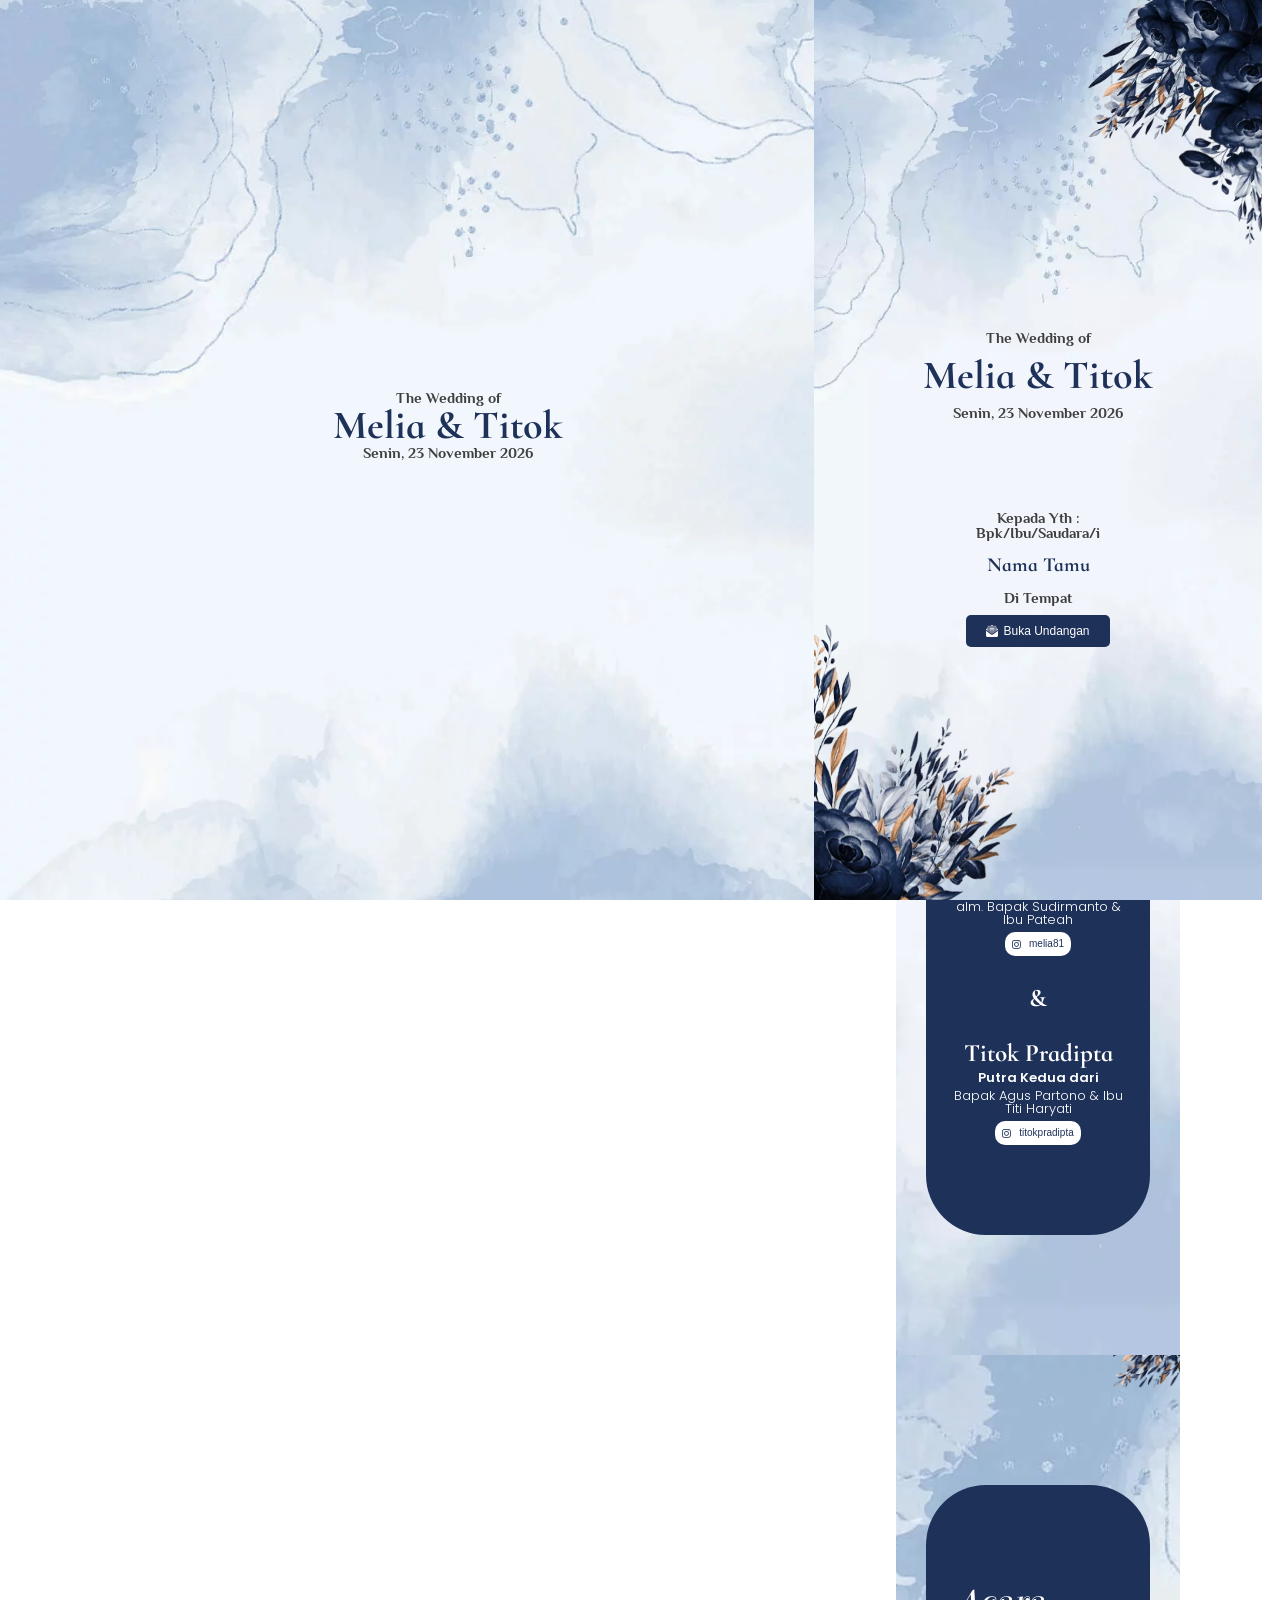
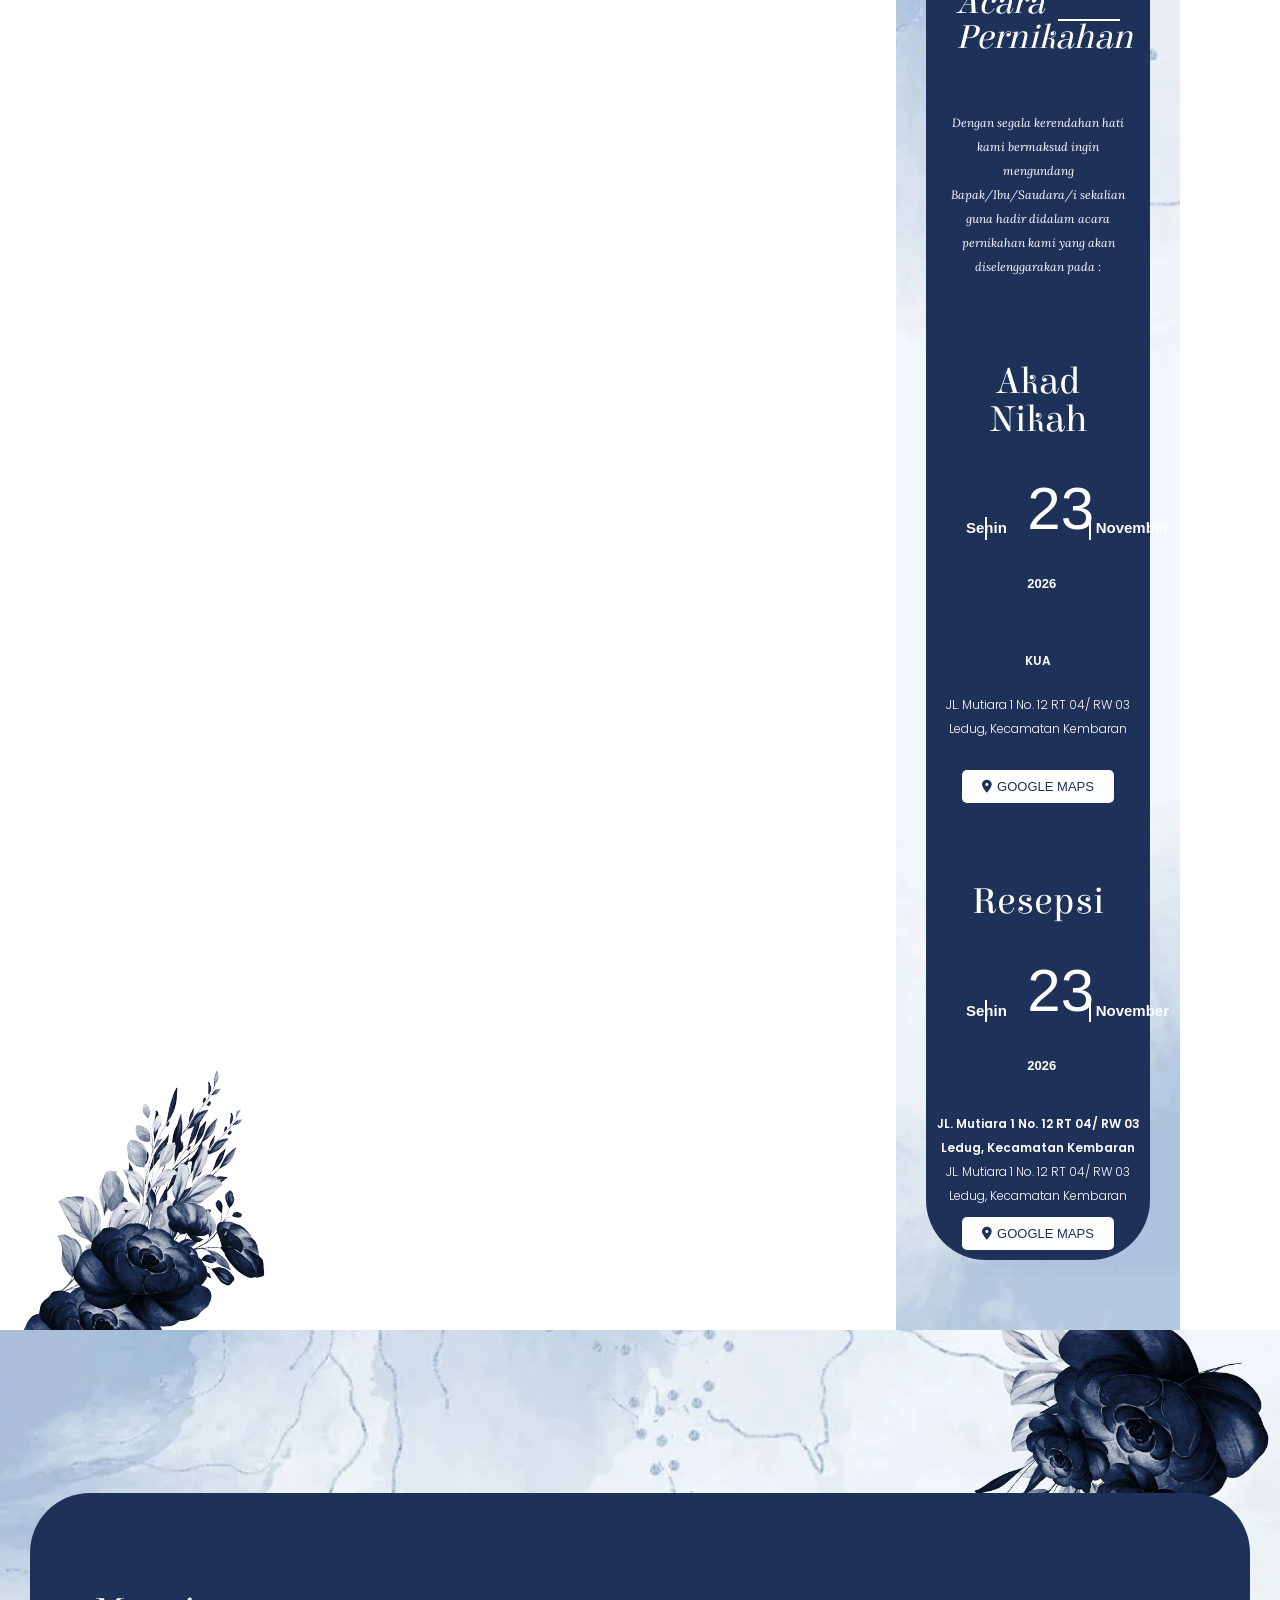
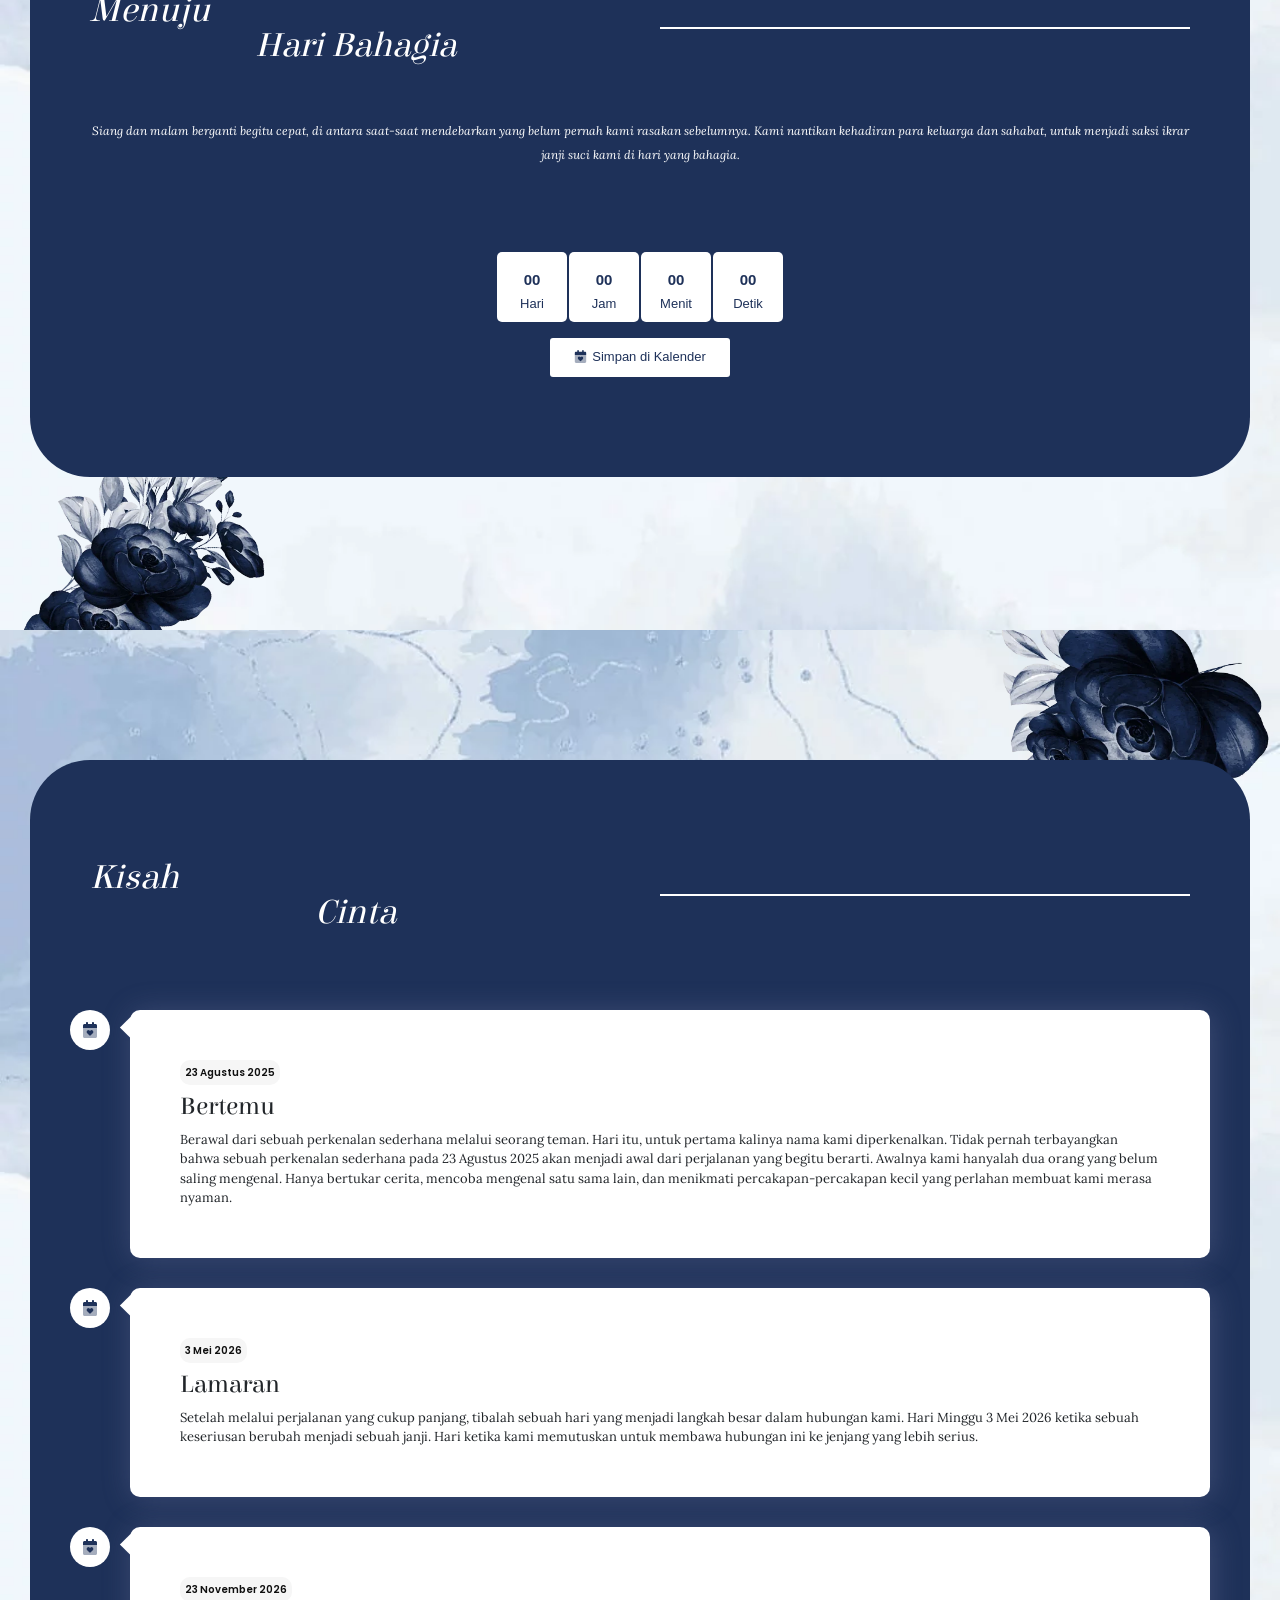
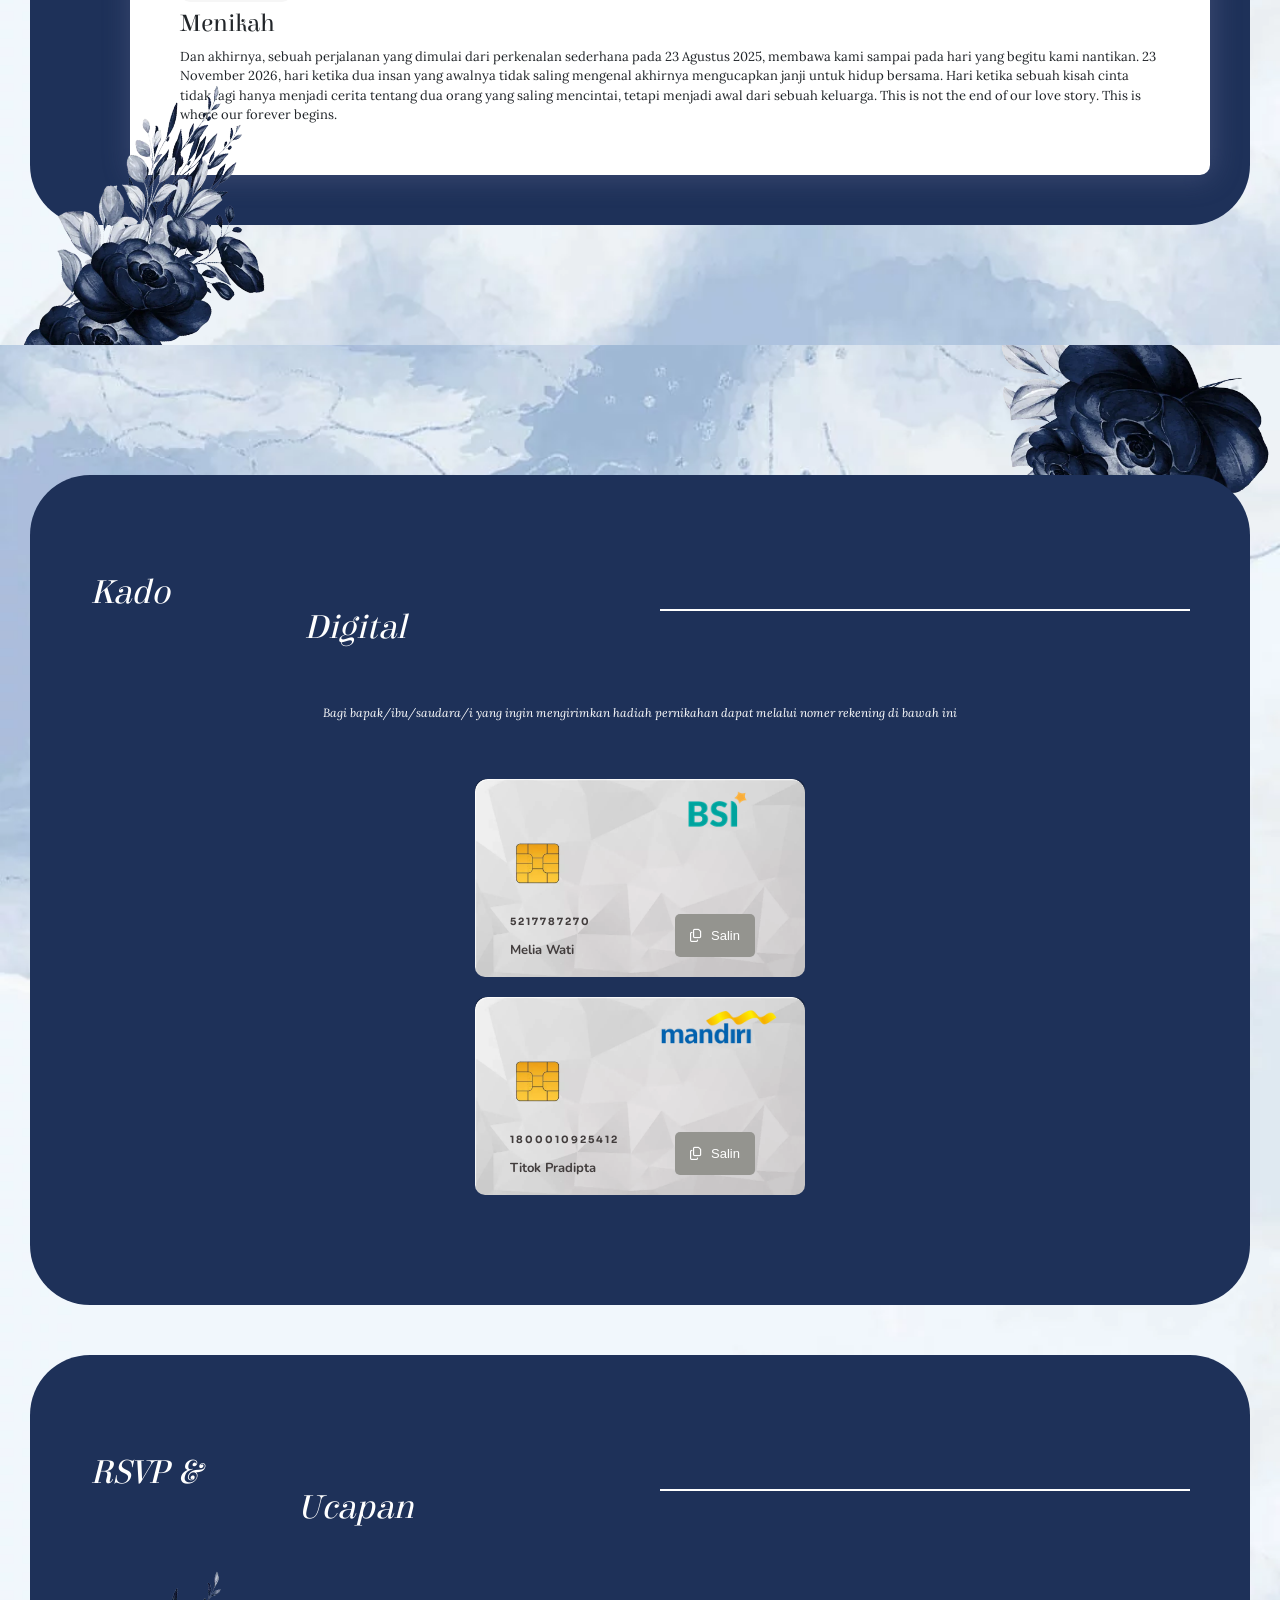
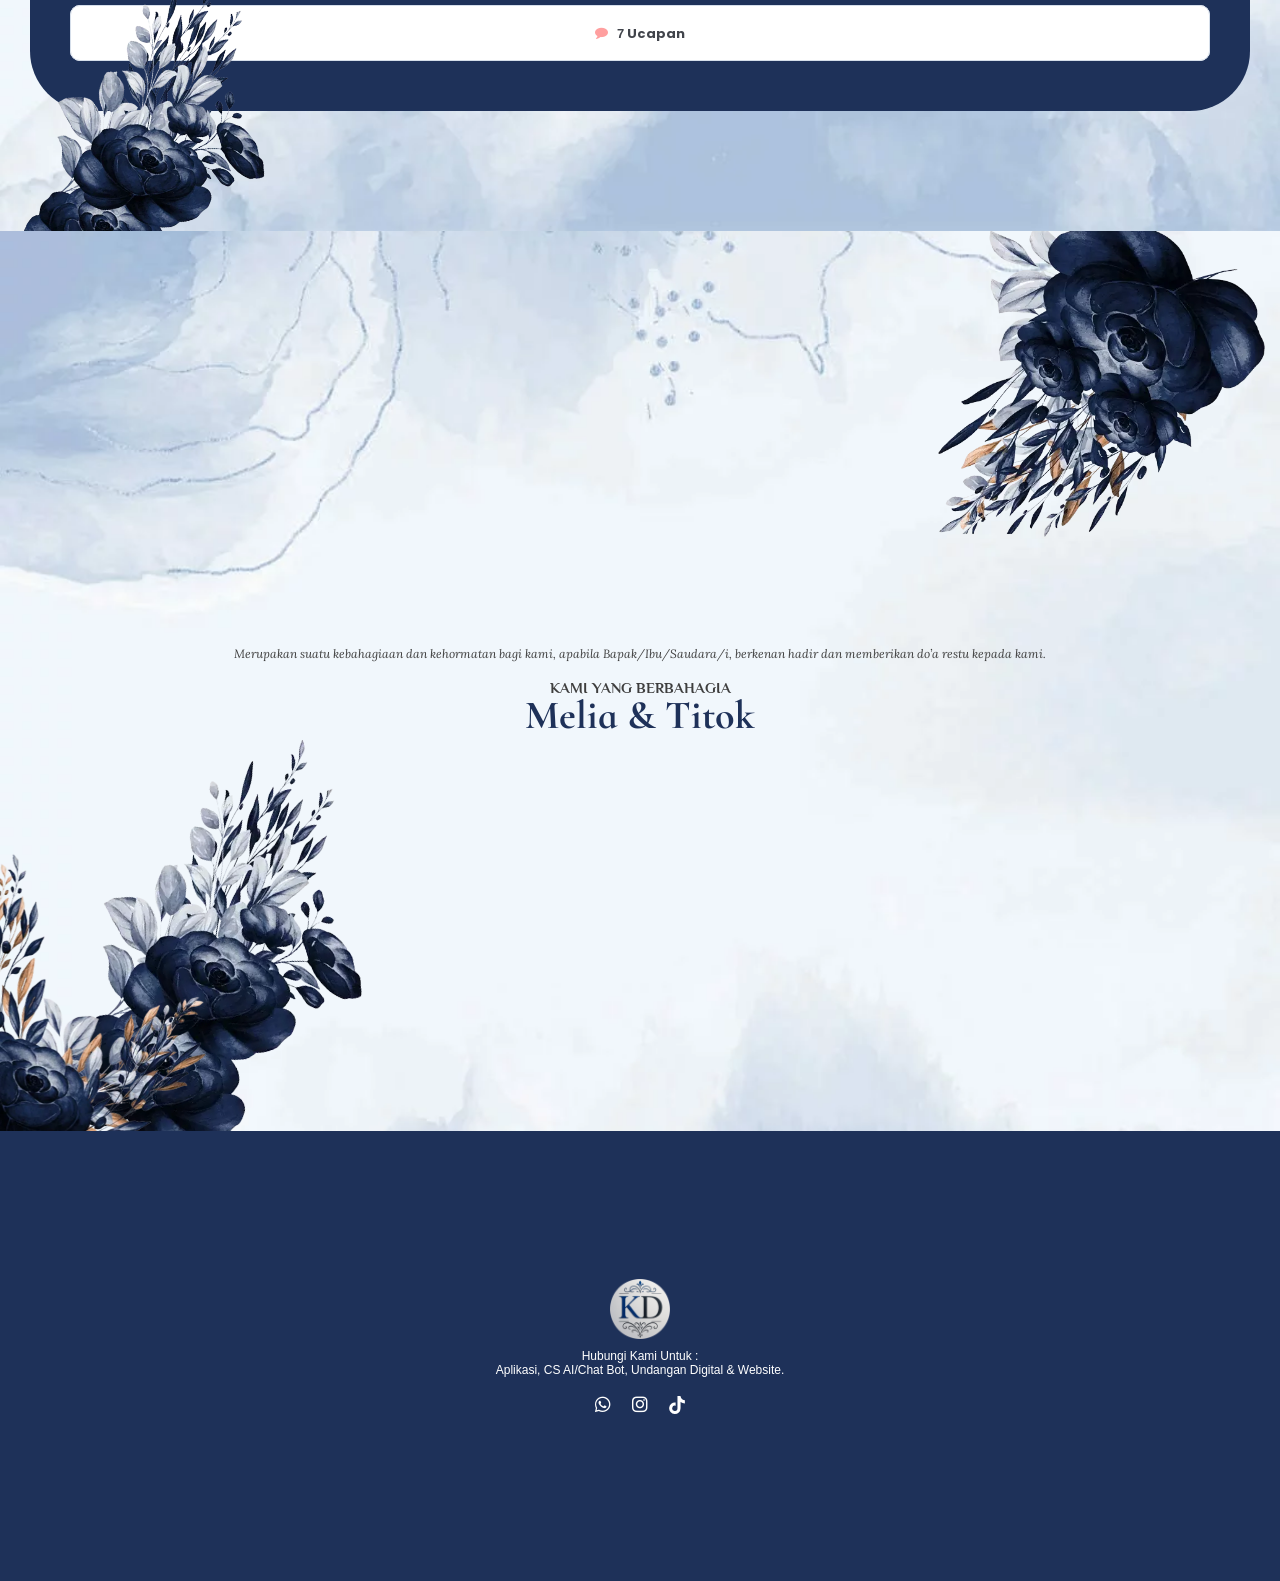
==== commit 08786781: "Siapkan deploy GitHub Pages: perbaiki dead link ucapan dan tambahkan fallback 404.html" ====
--- a/index.html
+++ b/index.html
@@ -2575,7 +2575,7 @@
 
 	<div class="saic-wrap-link">
 
-		<a href="index-1.htm?post_id=454&#038;comments=7&#038;get=500&#038;order=DESC" id="saic-link-454" class="saic-link saic-icon-link saic-icon-link-true auto-load-true">
+		<a href="javascript:void(0);" id="saic-link-454" class="saic-link saic-icon-link saic-icon-link-true auto-load-true">
 			<i class="saico-comment"></i>
 			<span>7</span>
 			Ucapan		</a>
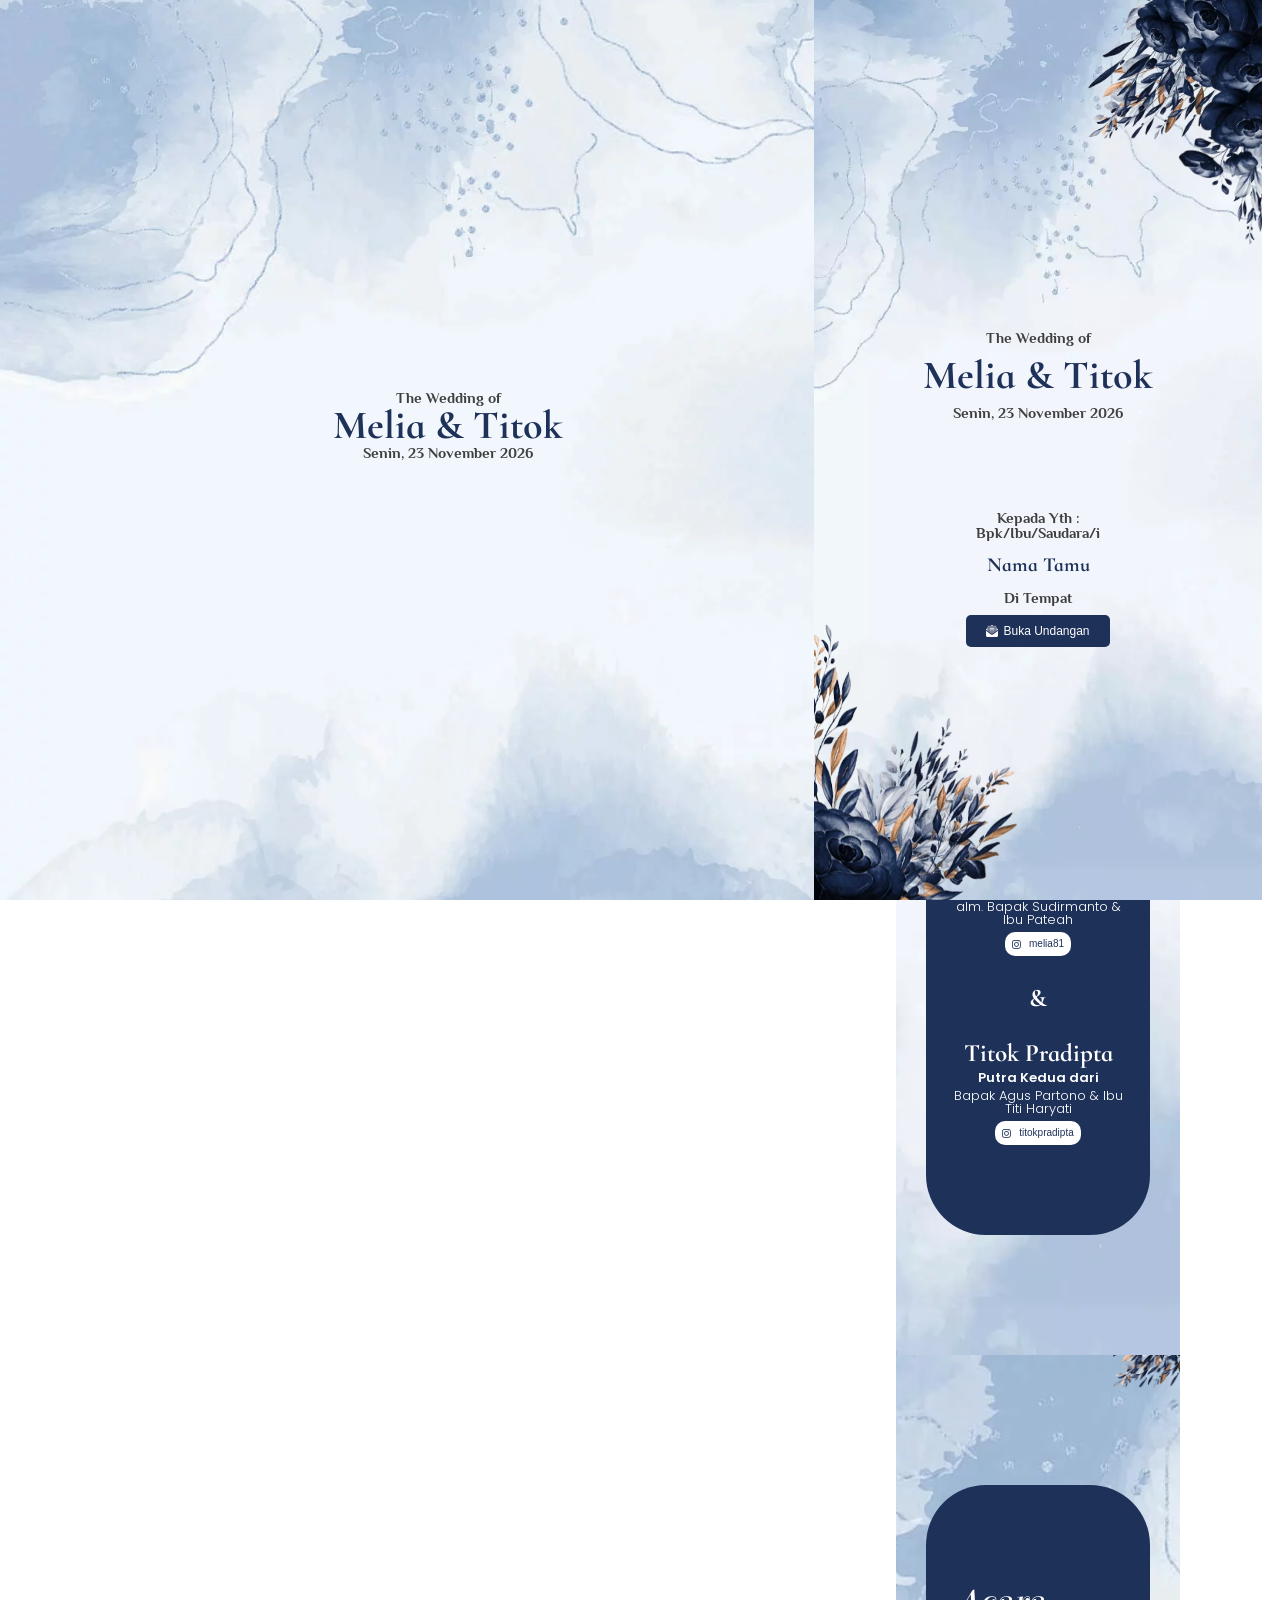
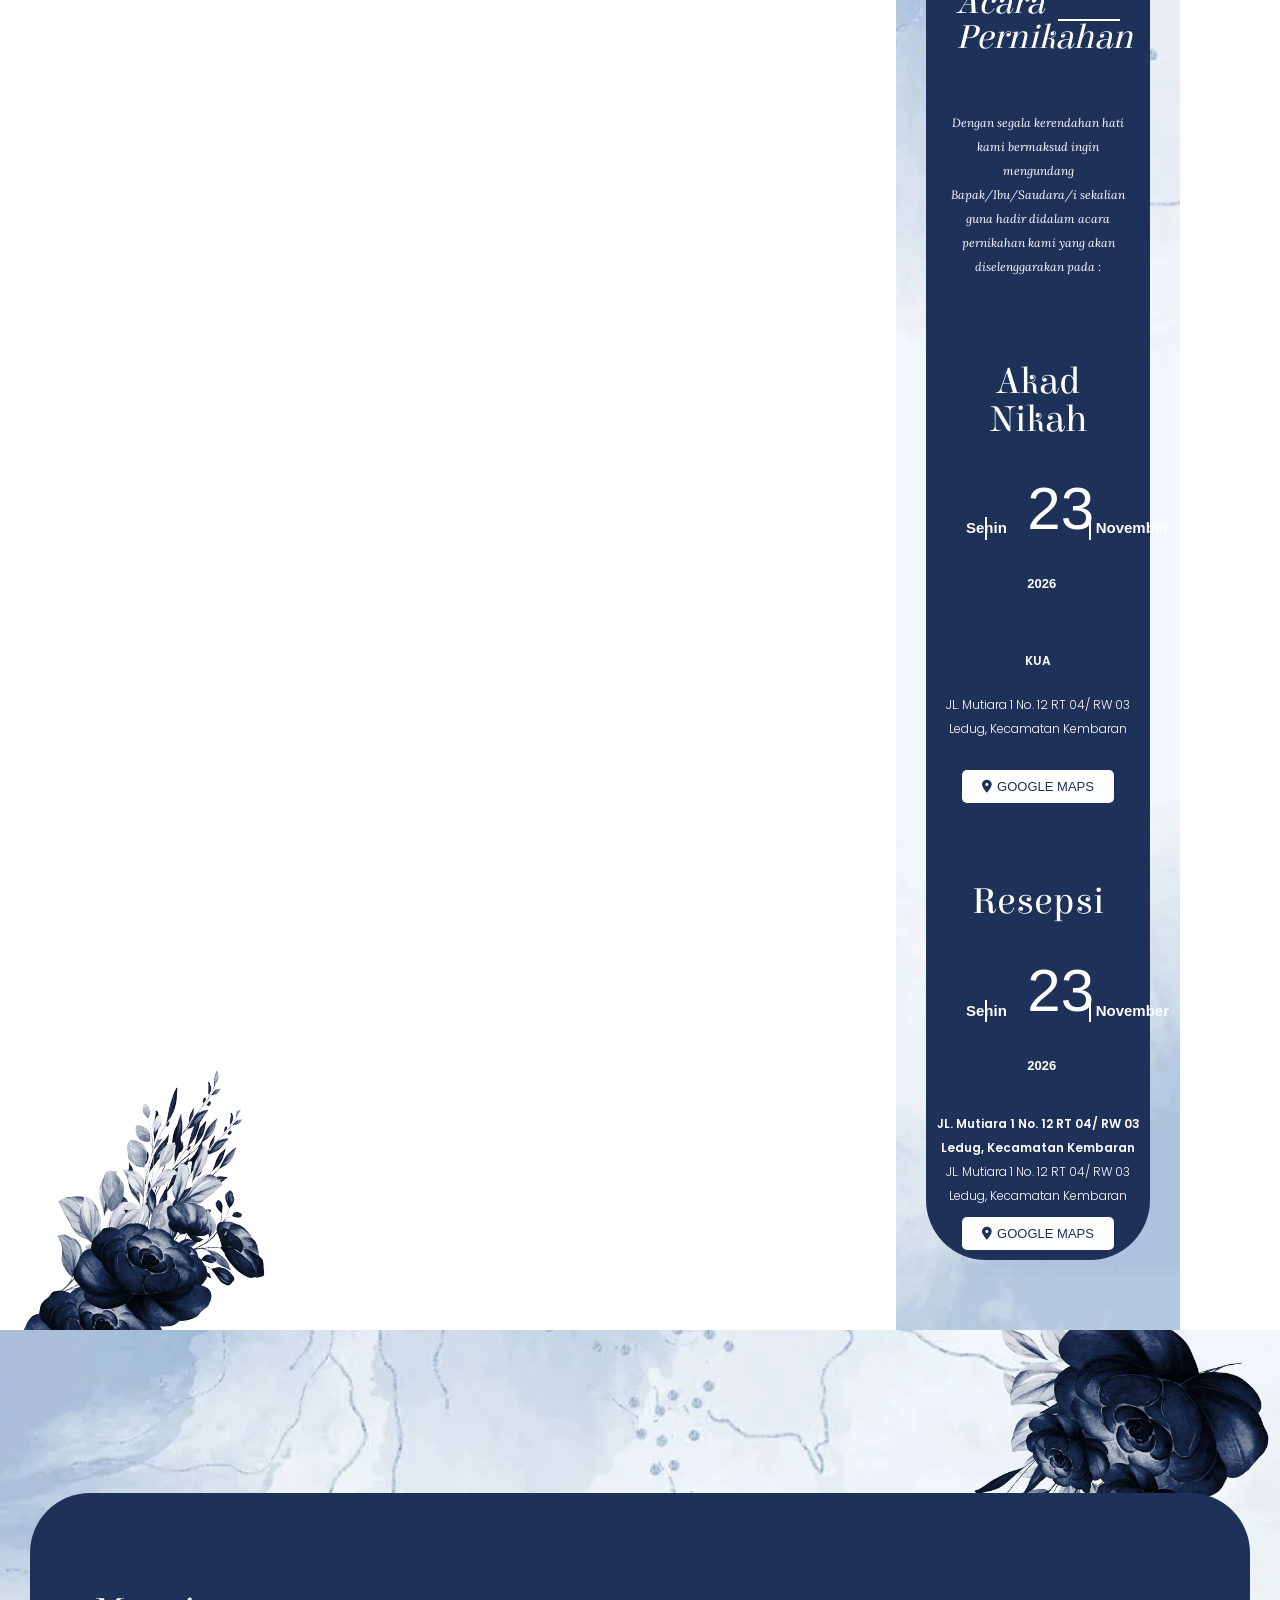
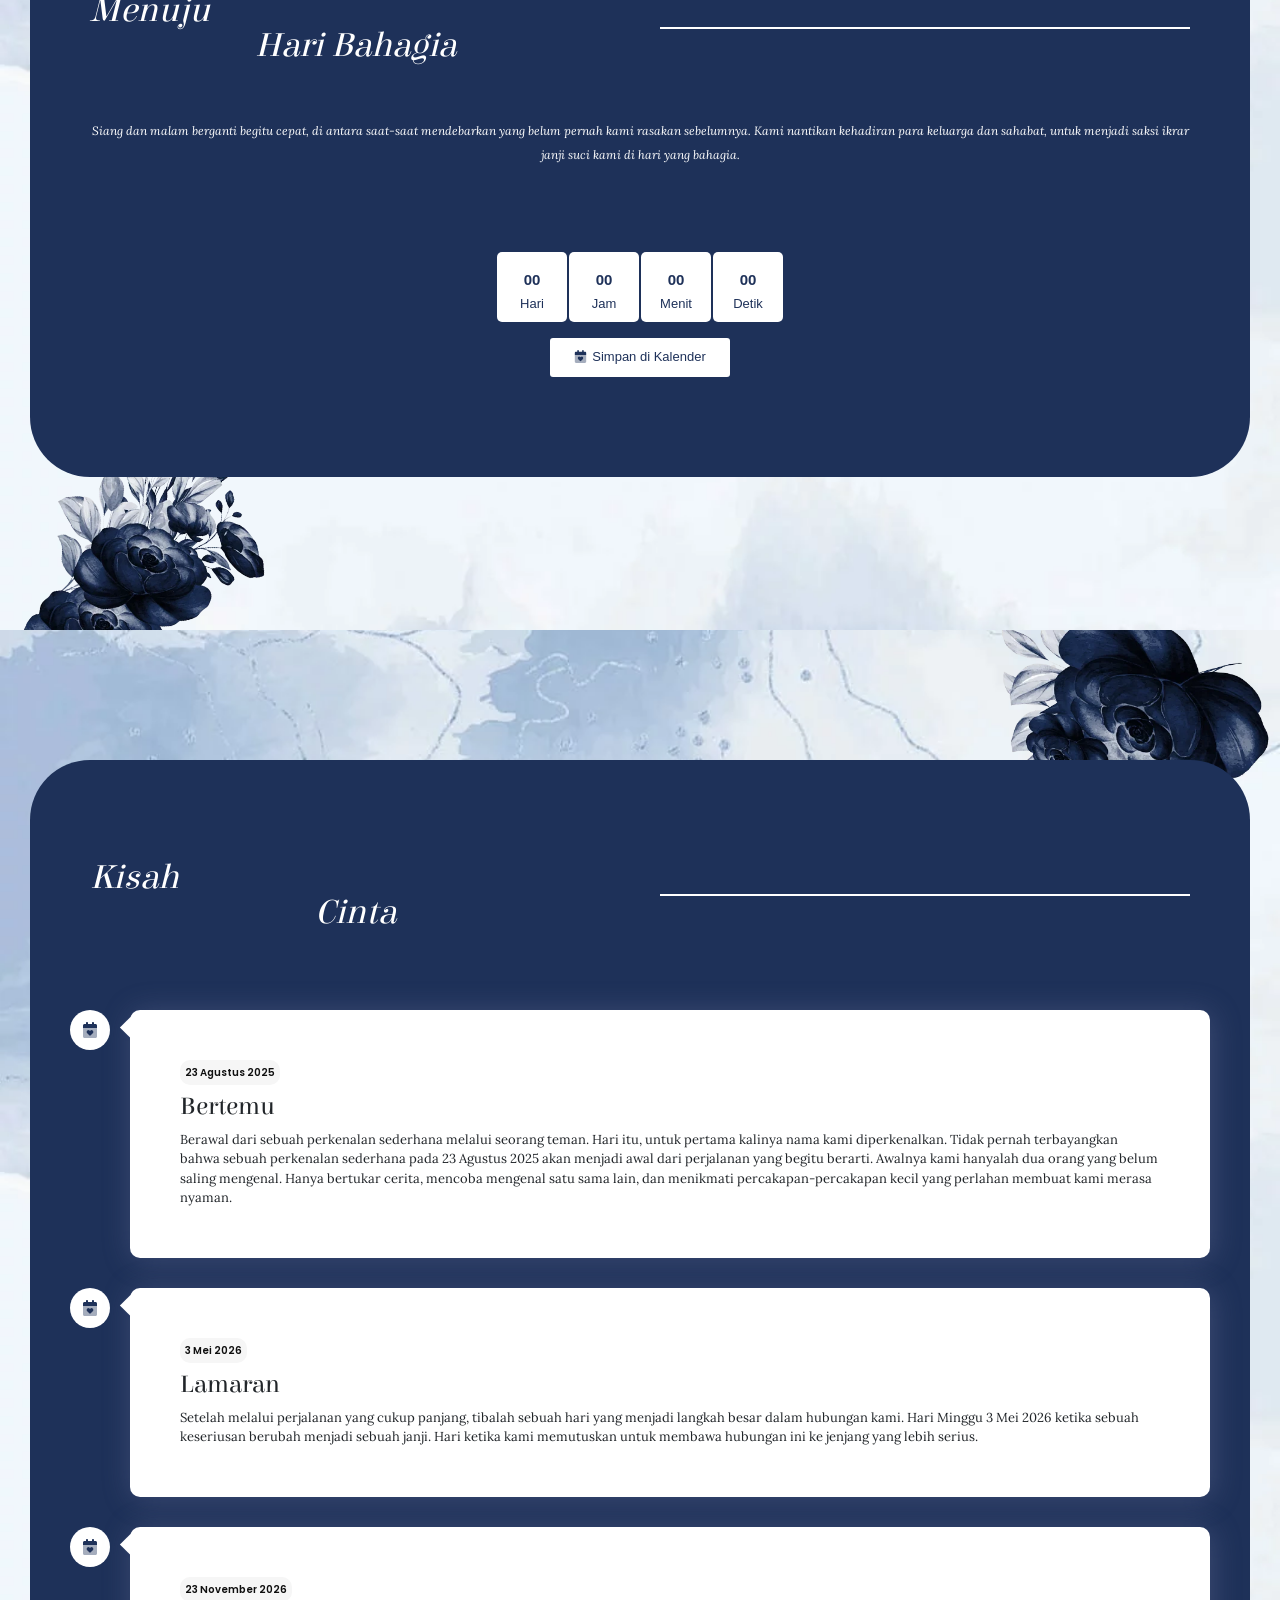
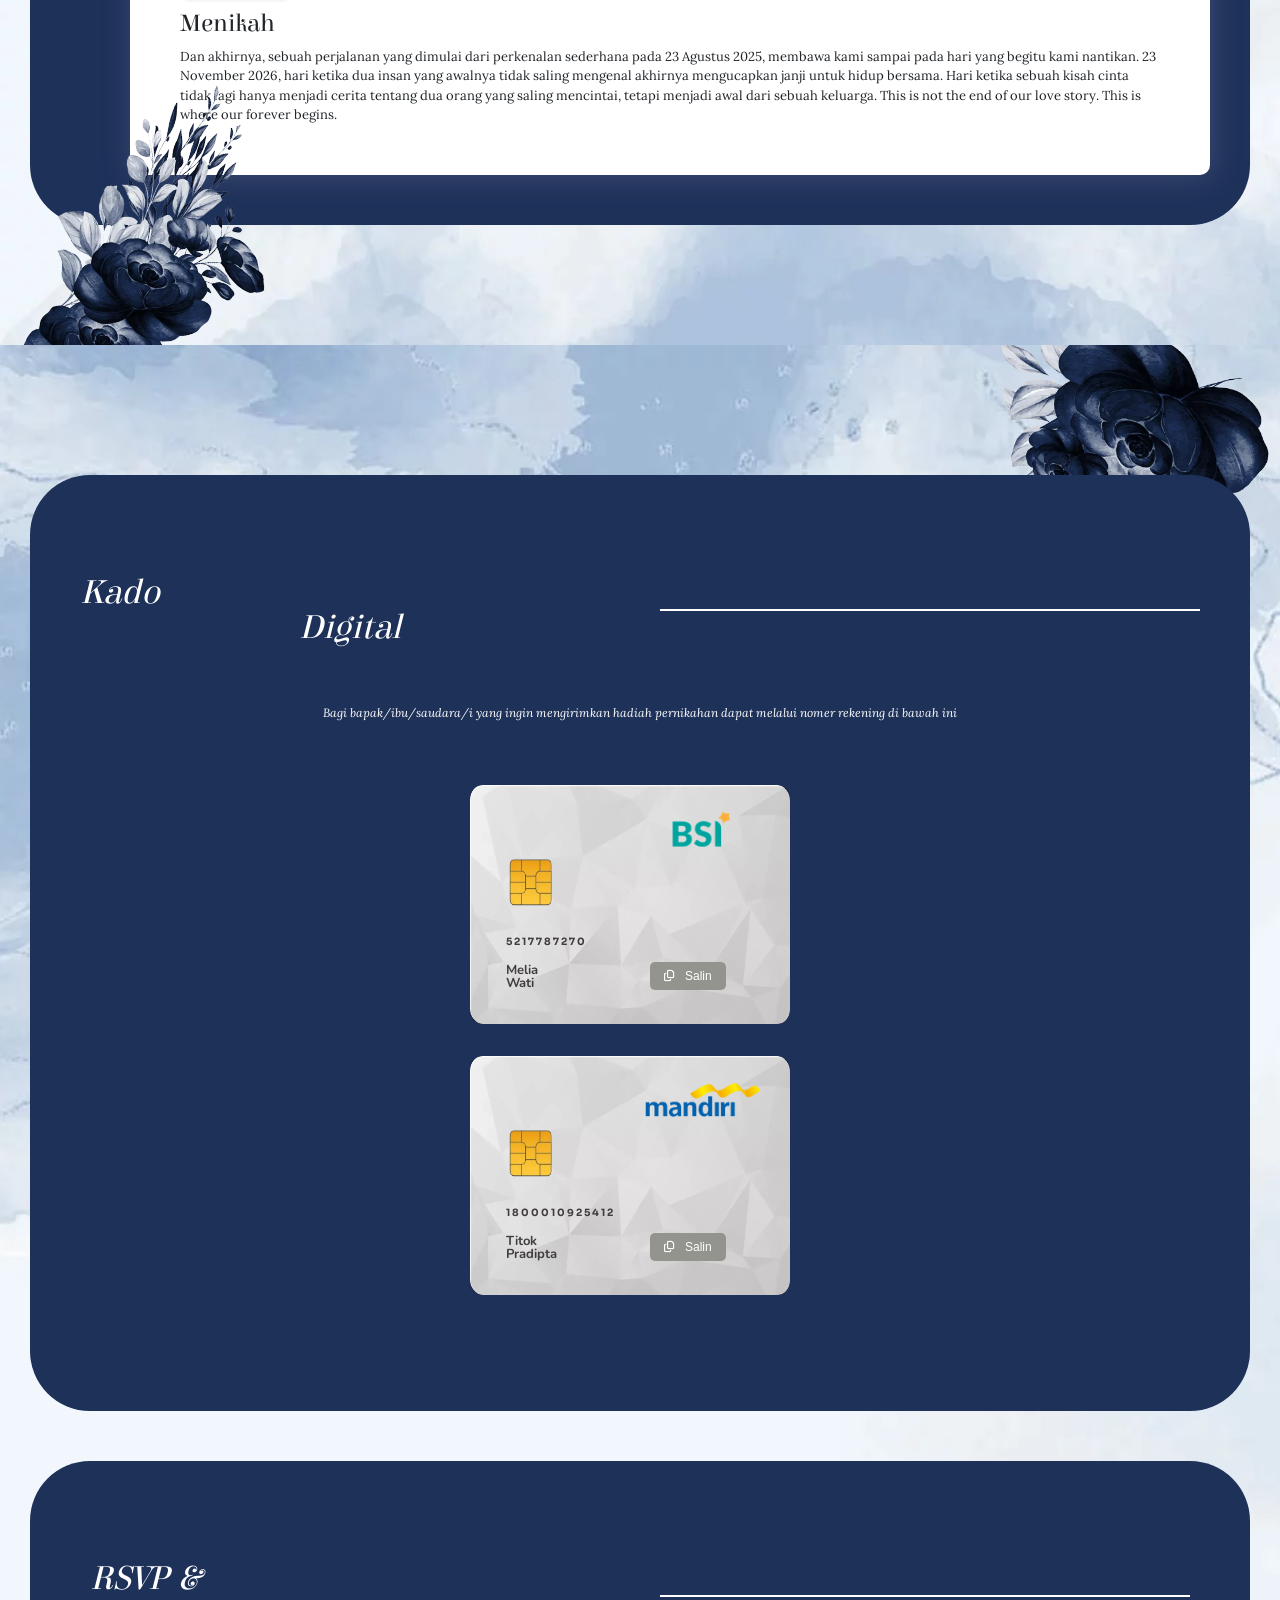
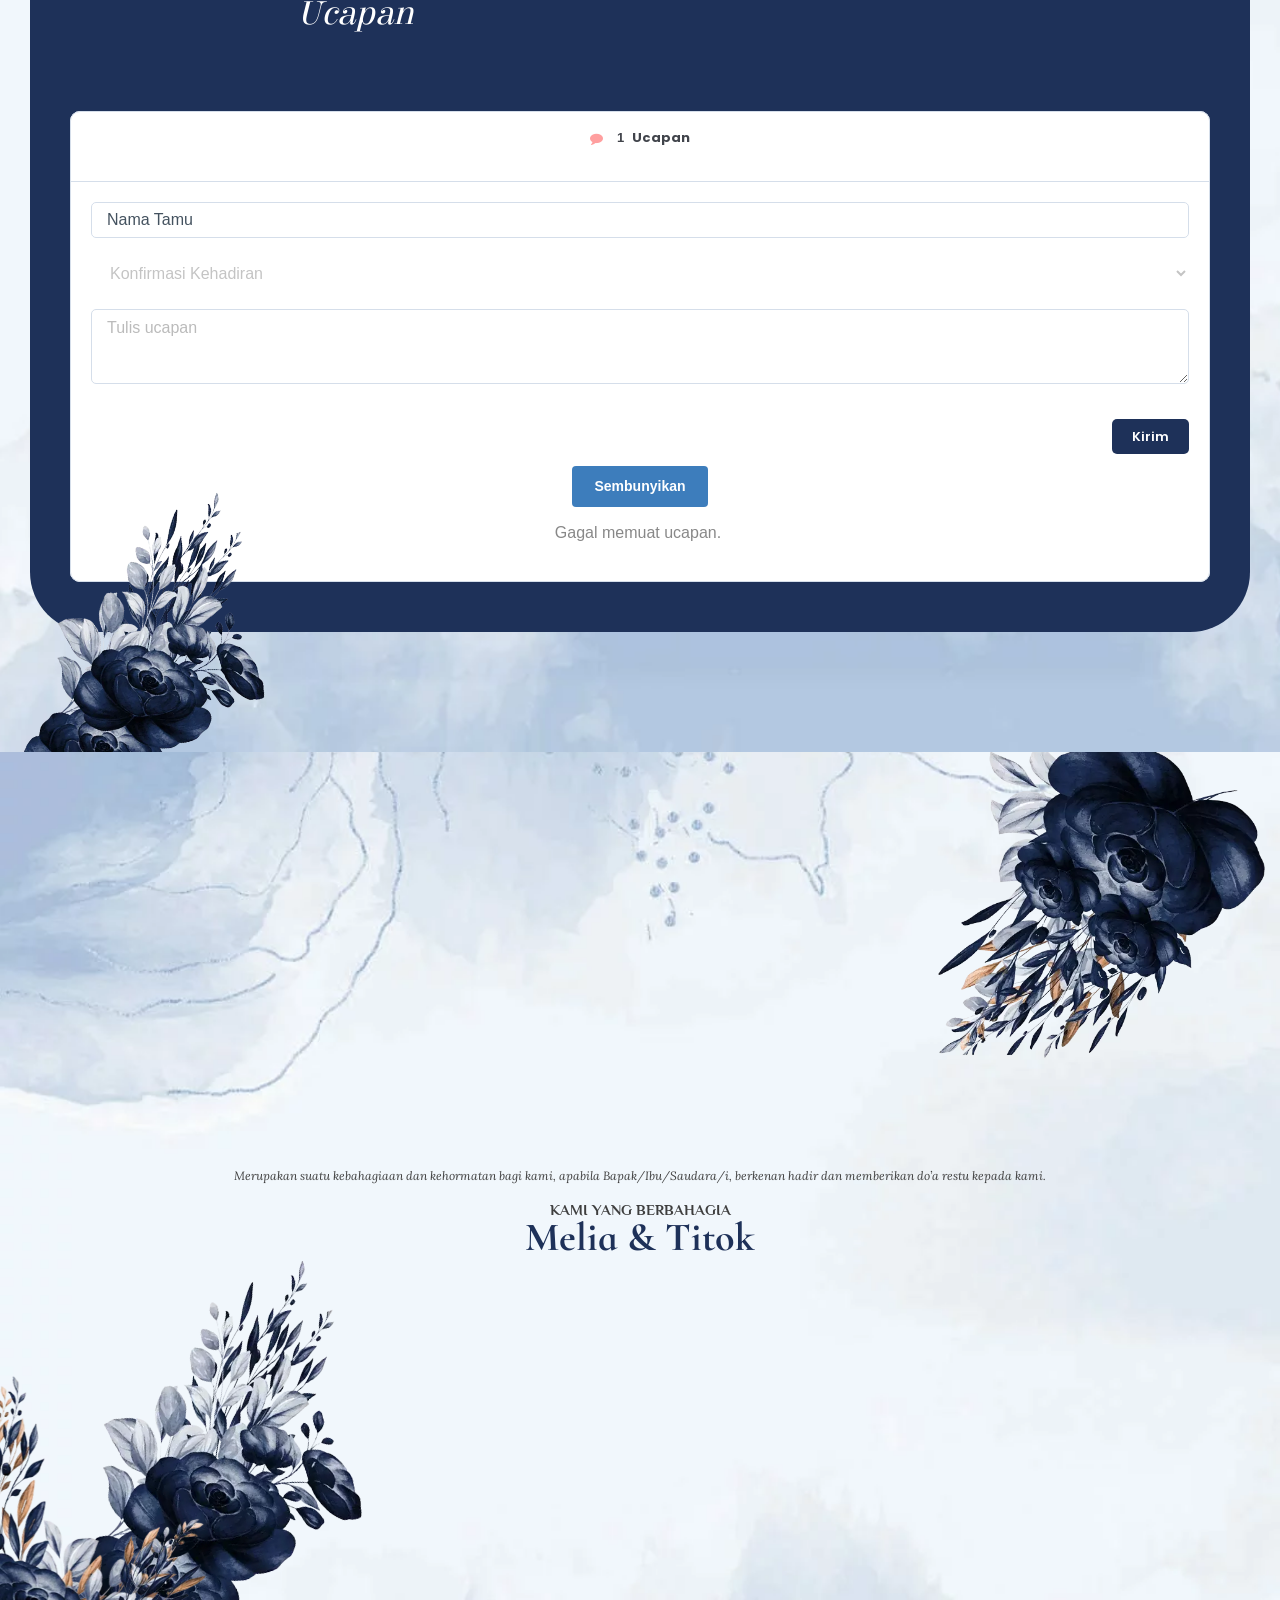
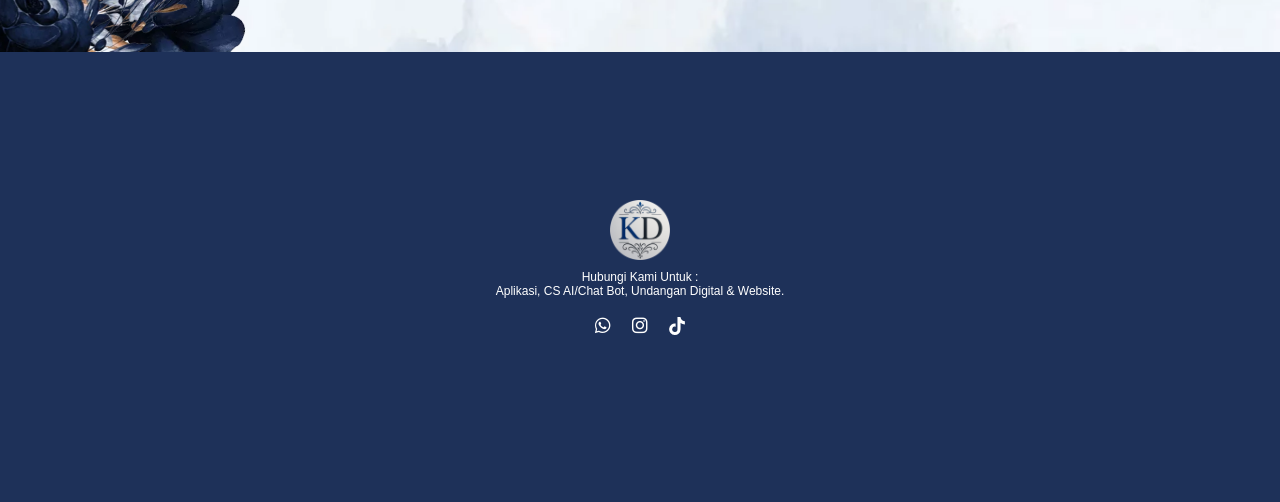
==== commit c343df8b: "Update foto check-in, responsive kartu bank di mobile, dan tampilkan form RSVP & ucapan otomatis" ====
--- a/index.html
+++ b/index.html
@@ -81,7 +81,7 @@
 <link rel='stylesheet' id='elementor-frontend-css' href='./wp-content/plugins/elementor/assets/css/frontend.min.css?ver=4.3.2' media='all'>
 <style id="elementor-frontend-inline-css">
 @-webkit-keyframes ha_fadeIn{0%{opacity:0}to{opacity:1}}@keyframes ha_fadeIn{0%{opacity:0}to{opacity:1}}@-webkit-keyframes ha_zoomIn{0%{opacity:0;-webkit-transform:scale3d(.3,.3,.3);transform:scale3d(.3,.3,.3)}50%{opacity:1}}@keyframes ha_zoomIn{0%{opacity:0;-webkit-transform:scale3d(.3,.3,.3);transform:scale3d(.3,.3,.3)}50%{opacity:1}}@-webkit-keyframes ha_rollIn{0%{opacity:0;-webkit-transform:translate3d(-100%,0,0) rotate3d(0,0,1,-120deg);transform:translate3d(-100%,0,0) rotate3d(0,0,1,-120deg)}to{opacity:1}}@keyframes ha_rollIn{0%{opacity:0;-webkit-transform:translate3d(-100%,0,0) rotate3d(0,0,1,-120deg);transform:translate3d(-100%,0,0) rotate3d(0,0,1,-120deg)}to{opacity:1}}@-webkit-keyframes ha_bounce{0%,20%,53%,to{-webkit-animation-timing-function:cubic-bezier(.215,.61,.355,1);animation-timing-function:cubic-bezier(.215,.61,.355,1)}40%,43%{-webkit-transform:translate3d(0,-30px,0) scaleY(1.1);transform:translate3d(0,-30px,0) scaleY(1.1);-webkit-animation-timing-function:cubic-bezier(.755,.05,.855,.06);animation-timing-function:cubic-bezier(.755,.05,.855,.06)}70%{-webkit-transform:translate3d(0,-15px,0) scaleY(1.05);transform:translate3d(0,-15px,0) scaleY(1.05);-webkit-animation-timing-function:cubic-bezier(.755,.05,.855,.06);animation-timing-function:cubic-bezier(.755,.05,.855,.06)}80%{-webkit-transition-timing-function:cubic-bezier(.215,.61,.355,1);transition-timing-function:cubic-bezier(.215,.61,.355,1);-webkit-transform:translate3d(0,0,0) scaleY(.95);transform:translate3d(0,0,0) scaleY(.95)}90%{-webkit-transform:translate3d(0,-4px,0) scaleY(1.02);transform:translate3d(0,-4px,0) scaleY(1.02)}}@keyframes ha_bounce{0%,20%,53%,to{-webkit-animation-timing-function:cubic-bezier(.215,.61,.355,1);animation-timing-function:cubic-bezier(.215,.61,.355,1)}40%,43%{-webkit-transform:translate3d(0,-30px,0) scaleY(1.1);transform:translate3d(0,-30px,0) scaleY(1.1);-webkit-animation-timing-function:cubic-bezier(.755,.05,.855,.06);animation-timing-function:cubic-bezier(.755,.05,.855,.06)}70%{-webkit-transform:translate3d(0,-15px,0) scaleY(1.05);transform:translate3d(0,-15px,0) scaleY(1.05);-webkit-animation-timing-function:cubic-bezier(.755,.05,.855,.06);animation-timing-function:cubic-bezier(.755,.05,.855,.06)}80%{-webkit-transition-timing-function:cubic-bezier(.215,.61,.355,1);transition-timing-function:cubic-bezier(.215,.61,.355,1);-webkit-transform:translate3d(0,0,0) scaleY(.95);transform:translate3d(0,0,0) scaleY(.95)}90%{-webkit-transform:translate3d(0,-4px,0) scaleY(1.02);transform:translate3d(0,-4px,0) scaleY(1.02)}}@-webkit-keyframes ha_bounceIn{0%,20%,40%,60%,80%,to{-webkit-animation-timing-function:cubic-bezier(.215,.61,.355,1);animation-timing-function:cubic-bezier(.215,.61,.355,1)}0%{opacity:0;-webkit-transform:scale3d(.3,.3,.3);transform:scale3d(.3,.3,.3)}20%{-webkit-transform:scale3d(1.1,1.1,1.1);transform:scale3d(1.1,1.1,1.1)}40%{-webkit-transform:scale3d(.9,.9,.9);transform:scale3d(.9,.9,.9)}60%{opacity:1;-webkit-transform:scale3d(1.03,1.03,1.03);transform:scale3d(1.03,1.03,1.03)}80%{-webkit-transform:scale3d(.97,.97,.97);transform:scale3d(.97,.97,.97)}to{opacity:1}}@keyframes ha_bounceIn{0%,20%,40%,60%,80%,to{-webkit-animation-timing-function:cubic-bezier(.215,.61,.355,1);animation-timing-function:cubic-bezier(.215,.61,.355,1)}0%{opacity:0;-webkit-transform:scale3d(.3,.3,.3);transform:scale3d(.3,.3,.3)}20%{-webkit-transform:scale3d(1.1,1.1,1.1);transform:scale3d(1.1,1.1,1.1)}40%{-webkit-transform:scale3d(.9,.9,.9);transform:scale3d(.9,.9,.9)}60%{opacity:1;-webkit-transform:scale3d(1.03,1.03,1.03);transform:scale3d(1.03,1.03,1.03)}80%{-webkit-transform:scale3d(.97,.97,.97);transform:scale3d(.97,.97,.97)}to{opacity:1}}@-webkit-keyframes ha_flipInX{0%{opacity:0;-webkit-transform:perspective(400px) rotate3d(1,0,0,90deg);transform:perspective(400px) rotate3d(1,0,0,90deg);-webkit-animation-timing-function:ease-in;animation-timing-function:ease-in}40%{-webkit-transform:perspective(400px) rotate3d(1,0,0,-20deg);transform:perspective(400px) rotate3d(1,0,0,-20deg);-webkit-animation-timing-function:ease-in;animation-timing-function:ease-in}60%{opacity:1;-webkit-transform:perspective(400px) rotate3d(1,0,0,10deg);transform:perspective(400px) rotate3d(1,0,0,10deg)}80%{-webkit-transform:perspective(400px) rotate3d(1,0,0,-5deg);transform:perspective(400px) rotate3d(1,0,0,-5deg)}}@keyframes ha_flipInX{0%{opacity:0;-webkit-transform:perspective(400px) rotate3d(1,0,0,90deg);transform:perspective(400px) rotate3d(1,0,0,90deg);-webkit-animation-timing-function:ease-in;animation-timing-function:ease-in}40%{-webkit-transform:perspective(400px) rotate3d(1,0,0,-20deg);transform:perspective(400px) rotate3d(1,0,0,-20deg);-webkit-animation-timing-function:ease-in;animation-timing-function:ease-in}60%{opacity:1;-webkit-transform:perspective(400px) rotate3d(1,0,0,10deg);transform:perspective(400px) rotate3d(1,0,0,10deg)}80%{-webkit-transform:perspective(400px) rotate3d(1,0,0,-5deg);transform:perspective(400px) rotate3d(1,0,0,-5deg)}}@-webkit-keyframes ha_flipInY{0%{opacity:0;-webkit-transform:perspective(400px) rotate3d(0,1,0,90deg);transform:perspective(400px) rotate3d(0,1,0,90deg);-webkit-animation-timing-function:ease-in;animation-timing-function:ease-in}40%{-webkit-transform:perspective(400px) rotate3d(0,1,0,-20deg);transform:perspective(400px) rotate3d(0,1,0,-20deg);-webkit-animation-timing-function:ease-in;animation-timing-function:ease-in}60%{opacity:1;-webkit-transform:perspective(400px) rotate3d(0,1,0,10deg);transform:perspective(400px) rotate3d(0,1,0,10deg)}80%{-webkit-transform:perspective(400px) rotate3d(0,1,0,-5deg);transform:perspective(400px) rotate3d(0,1,0,-5deg)}}@keyframes ha_flipInY{0%{opacity:0;-webkit-transform:perspective(400px) rotate3d(0,1,0,90deg);transform:perspective(400px) rotate3d(0,1,0,90deg);-webkit-animation-timing-function:ease-in;animation-timing-function:ease-in}40%{-webkit-transform:perspective(400px) rotate3d(0,1,0,-20deg);transform:perspective(400px) rotate3d(0,1,0,-20deg);-webkit-animation-timing-function:ease-in;animation-timing-function:ease-in}60%{opacity:1;-webkit-transform:perspective(400px) rotate3d(0,1,0,10deg);transform:perspective(400px) rotate3d(0,1,0,10deg)}80%{-webkit-transform:perspective(400px) rotate3d(0,1,0,-5deg);transform:perspective(400px) rotate3d(0,1,0,-5deg)}}@-webkit-keyframes ha_swing{20%{-webkit-transform:rotate3d(0,0,1,15deg);transform:rotate3d(0,0,1,15deg)}40%{-webkit-transform:rotate3d(0,0,1,-10deg);transform:rotate3d(0,0,1,-10deg)}60%{-webkit-transform:rotate3d(0,0,1,5deg);transform:rotate3d(0,0,1,5deg)}80%{-webkit-transform:rotate3d(0,0,1,-5deg);transform:rotate3d(0,0,1,-5deg)}}@keyframes ha_swing{20%{-webkit-transform:rotate3d(0,0,1,15deg);transform:rotate3d(0,0,1,15deg)}40%{-webkit-transform:rotate3d(0,0,1,-10deg);transform:rotate3d(0,0,1,-10deg)}60%{-webkit-transform:rotate3d(0,0,1,5deg);transform:rotate3d(0,0,1,5deg)}80%{-webkit-transform:rotate3d(0,0,1,-5deg);transform:rotate3d(0,0,1,-5deg)}}@-webkit-keyframes ha_slideInDown{0%{visibility:visible;-webkit-transform:translate3d(0,-100%,0);transform:translate3d(0,-100%,0)}}@keyframes ha_slideInDown{0%{visibility:visible;-webkit-transform:translate3d(0,-100%,0);transform:translate3d(0,-100%,0)}}@-webkit-keyframes ha_slideInUp{0%{visibility:visible;-webkit-transform:translate3d(0,100%,0);transform:translate3d(0,100%,0)}}@keyframes ha_slideInUp{0%{visibility:visible;-webkit-transform:translate3d(0,100%,0);transform:translate3d(0,100%,0)}}@-webkit-keyframes ha_slideInLeft{0%{visibility:visible;-webkit-transform:translate3d(-100%,0,0);transform:translate3d(-100%,0,0)}}@keyframes ha_slideInLeft{0%{visibility:visible;-webkit-transform:translate3d(-100%,0,0);transform:translate3d(-100%,0,0)}}@-webkit-keyframes ha_slideInRight{0%{visibility:visible;-webkit-transform:translate3d(100%,0,0);transform:translate3d(100%,0,0)}}@keyframes ha_slideInRight{0%{visibility:visible;-webkit-transform:translate3d(100%,0,0);transform:translate3d(100%,0,0)}}.ha_fadeIn{-webkit-animation-name:ha_fadeIn;animation-name:ha_fadeIn}.ha_zoomIn{-webkit-animation-name:ha_zoomIn;animation-name:ha_zoomIn}.ha_rollIn{-webkit-animation-name:ha_rollIn;animation-name:ha_rollIn}.ha_bounce{-webkit-transform-origin:center bottom;-ms-transform-origin:center bottom;transform-origin:center bottom;-webkit-animation-name:ha_bounce;animation-name:ha_bounce}.ha_bounceIn{-webkit-animation-name:ha_bounceIn;animation-name:ha_bounceIn;-webkit-animation-duration:.75s;-webkit-animation-duration:calc(var(--animate-duration)*.75);animation-duration:.75s;animation-duration:calc(var(--animate-duration)*.75)}.ha_flipInX,.ha_flipInY{-webkit-animation-name:ha_flipInX;animation-name:ha_flipInX;-webkit-backface-visibility:visible!important;backface-visibility:visible!important}.ha_flipInY{-webkit-animation-name:ha_flipInY;animation-name:ha_flipInY}.ha_swing{-webkit-transform-origin:top center;-ms-transform-origin:top center;transform-origin:top center;-webkit-animation-name:ha_swing;animation-name:ha_swing}.ha_slideInDown{-webkit-animation-name:ha_slideInDown;animation-name:ha_slideInDown}.ha_slideInUp{-webkit-animation-name:ha_slideInUp;animation-name:ha_slideInUp}.ha_slideInLeft{-webkit-animation-name:ha_slideInLeft;animation-name:ha_slideInLeft}.ha_slideInRight{-webkit-animation-name:ha_slideInRight;animation-name:ha_slideInRight}.ha-css-transform-yes{-webkit-transition-duration:var(--ha-tfx-transition-duration, .2s);transition-duration:var(--ha-tfx-transition-duration, .2s);-webkit-transition-property:-webkit-transform;transition-property:transform;transition-property:transform,-webkit-transform;-webkit-transform:translate(var(--ha-tfx-translate-x, 0),var(--ha-tfx-translate-y, 0)) scale(var(--ha-tfx-scale-x, 1),var(--ha-tfx-scale-y, 1)) skew(var(--ha-tfx-skew-x, 0),var(--ha-tfx-skew-y, 0)) rotateX(var(--ha-tfx-rotate-x, 0)) rotateY(var(--ha-tfx-rotate-y, 0)) rotateZ(var(--ha-tfx-rotate-z, 0));transform:translate(var(--ha-tfx-translate-x, 0),var(--ha-tfx-translate-y, 0)) scale(var(--ha-tfx-scale-x, 1),var(--ha-tfx-scale-y, 1)) skew(var(--ha-tfx-skew-x, 0),var(--ha-tfx-skew-y, 0)) rotateX(var(--ha-tfx-rotate-x, 0)) rotateY(var(--ha-tfx-rotate-y, 0)) rotateZ(var(--ha-tfx-rotate-z, 0))}.ha-css-transform-yes:hover{-webkit-transform:translate(var(--ha-tfx-translate-x-hover, var(--ha-tfx-translate-x, 0)),var(--ha-tfx-translate-y-hover, var(--ha-tfx-translate-y, 0))) scale(var(--ha-tfx-scale-x-hover, var(--ha-tfx-scale-x, 1)),var(--ha-tfx-scale-y-hover, var(--ha-tfx-scale-y, 1))) skew(var(--ha-tfx-skew-x-hover, var(--ha-tfx-skew-x, 0)),var(--ha-tfx-skew-y-hover, var(--ha-tfx-skew-y, 0))) rotateX(var(--ha-tfx-rotate-x-hover, var(--ha-tfx-rotate-x, 0))) rotateY(var(--ha-tfx-rotate-y-hover, var(--ha-tfx-rotate-y, 0))) rotateZ(var(--ha-tfx-rotate-z-hover, var(--ha-tfx-rotate-z, 0)));transform:translate(var(--ha-tfx-translate-x-hover, var(--ha-tfx-translate-x, 0)),var(--ha-tfx-translate-y-hover, var(--ha-tfx-translate-y, 0))) scale(var(--ha-tfx-scale-x-hover, var(--ha-tfx-scale-x, 1)),var(--ha-tfx-scale-y-hover, var(--ha-tfx-scale-y, 1))) skew(var(--ha-tfx-skew-x-hover, var(--ha-tfx-skew-x, 0)),var(--ha-tfx-skew-y-hover, var(--ha-tfx-skew-y, 0))) rotateX(var(--ha-tfx-rotate-x-hover, var(--ha-tfx-rotate-x, 0))) rotateY(var(--ha-tfx-rotate-y-hover, var(--ha-tfx-rotate-y, 0))) rotateZ(var(--ha-tfx-rotate-z-hover, var(--ha-tfx-rotate-z, 0)))}.happy-addon>.elementor-widget-container{word-wrap:break-word;overflow-wrap:break-word}.happy-addon>.elementor-widget-container,.happy-addon>.elementor-widget-container *{-webkit-box-sizing:border-box;box-sizing:border-box}.happy-addon:not(:has(.elementor-widget-container)),.happy-addon:not(:has(.elementor-widget-container)) *{-webkit-box-sizing:border-box;box-sizing:border-box;word-wrap:break-word;overflow-wrap:break-word}.happy-addon p:empty{display:none}.happy-addon .elementor-inline-editing{min-height:auto!important}.happy-addon-pro img{max-width:100%;height:auto;-o-object-fit:cover;object-fit:cover}.ha-screen-reader-text{position:absolute;overflow:hidden;clip:rect(1px,1px,1px,1px);margin:-1px;padding:0;width:1px;height:1px;border:0;word-wrap:normal!important;-webkit-clip-path:inset(50%);clip-path:inset(50%)}.ha-has-bg-overlay>.elementor-widget-container{position:relative;z-index:1}.ha-has-bg-overlay>.elementor-widget-container:before{position:absolute;top:0;left:0;z-index:-1;width:100%;height:100%;content:""}.ha-has-bg-overlay:not(:has(.elementor-widget-container)){position:relative;z-index:1}.ha-has-bg-overlay:not(:has(.elementor-widget-container)):before{position:absolute;top:0;left:0;z-index:-1;width:100%;height:100%;content:""}.ha-popup--is-enabled .ha-js-popup,.ha-popup--is-enabled .ha-js-popup img{cursor:-webkit-zoom-in!important;cursor:zoom-in!important}.mfp-wrap .mfp-arrow,.mfp-wrap .mfp-close{background-color:transparent}.mfp-wrap .mfp-arrow:focus,.mfp-wrap .mfp-close:focus{outline-width:thin}.ha-advanced-tooltip-enable{position:relative;cursor:pointer;--ha-tooltip-arrow-color:black;--ha-tooltip-arrow-distance:0}.ha-advanced-tooltip-enable .ha-advanced-tooltip-content{position:absolute;z-index:999;display:none;padding:5px 0;width:120px;height:auto;border-radius:6px;background-color:#000;color:#fff;text-align:center;opacity:0}.ha-advanced-tooltip-enable .ha-advanced-tooltip-content::after{position:absolute;border-width:5px;border-style:solid;content:""}.ha-advanced-tooltip-enable .ha-advanced-tooltip-content.no-arrow::after{visibility:hidden}.ha-advanced-tooltip-enable .ha-advanced-tooltip-content.show{display:inline-block;opacity:1}.ha-advanced-tooltip-enable.ha-advanced-tooltip-top .ha-advanced-tooltip-content,body[data-elementor-device-mode=tablet] .ha-advanced-tooltip-enable.ha-advanced-tooltip-tablet-top .ha-advanced-tooltip-content{top:unset;right:0;bottom:calc(101% + var(--ha-tooltip-arrow-distance));left:0;margin:0 auto}.ha-advanced-tooltip-enable.ha-advanced-tooltip-top .ha-advanced-tooltip-content::after,body[data-elementor-device-mode=tablet] .ha-advanced-tooltip-enable.ha-advanced-tooltip-tablet-top .ha-advanced-tooltip-content::after{top:100%;right:unset;bottom:unset;left:50%;border-color:var(--ha-tooltip-arrow-color) transparent transparent transparent;-webkit-transform:translateX(-50%);-ms-transform:translateX(-50%);transform:translateX(-50%)}.ha-advanced-tooltip-enable.ha-advanced-tooltip-bottom .ha-advanced-tooltip-content,body[data-elementor-device-mode=tablet] .ha-advanced-tooltip-enable.ha-advanced-tooltip-tablet-bottom .ha-advanced-tooltip-content{top:calc(101% + var(--ha-tooltip-arrow-distance));right:0;bottom:unset;left:0;margin:0 auto}.ha-advanced-tooltip-enable.ha-advanced-tooltip-bottom .ha-advanced-tooltip-content::after,body[data-elementor-device-mode=tablet] .ha-advanced-tooltip-enable.ha-advanced-tooltip-tablet-bottom .ha-advanced-tooltip-content::after{top:unset;right:unset;bottom:100%;left:50%;border-color:transparent transparent var(--ha-tooltip-arrow-color) transparent;-webkit-transform:translateX(-50%);-ms-transform:translateX(-50%);transform:translateX(-50%)}.ha-advanced-tooltip-enable.ha-advanced-tooltip-left .ha-advanced-tooltip-content,body[data-elementor-device-mode=tablet] .ha-advanced-tooltip-enable.ha-advanced-tooltip-tablet-left .ha-advanced-tooltip-content{top:50%;right:calc(101% + var(--ha-tooltip-arrow-distance));bottom:unset;left:unset;-webkit-transform:translateY(-50%);-ms-transform:translateY(-50%);transform:translateY(-50%)}.ha-advanced-tooltip-enable.ha-advanced-tooltip-left .ha-advanced-tooltip-content::after,body[data-elementor-device-mode=tablet] .ha-advanced-tooltip-enable.ha-advanced-tooltip-tablet-left .ha-advanced-tooltip-content::after{top:50%;right:unset;bottom:unset;left:100%;border-color:transparent transparent transparent var(--ha-tooltip-arrow-color);-webkit-transform:translateY(-50%);-ms-transform:translateY(-50%);transform:translateY(-50%)}.ha-advanced-tooltip-enable.ha-advanced-tooltip-right .ha-advanced-tooltip-content,body[data-elementor-device-mode=tablet] .ha-advanced-tooltip-enable.ha-advanced-tooltip-tablet-right .ha-advanced-tooltip-content{top:50%;right:unset;bottom:unset;left:calc(101% + var(--ha-tooltip-arrow-distance));-webkit-transform:translateY(-50%);-ms-transform:translateY(-50%);transform:translateY(-50%)}.ha-advanced-tooltip-enable.ha-advanced-tooltip-right .ha-advanced-tooltip-content::after,body[data-elementor-device-mode=tablet] .ha-advanced-tooltip-enable.ha-advanced-tooltip-tablet-right .ha-advanced-tooltip-content::after{top:50%;right:100%;bottom:unset;left:unset;border-color:transparent var(--ha-tooltip-arrow-color) transparent transparent;-webkit-transform:translateY(-50%);-ms-transform:translateY(-50%);transform:translateY(-50%)}body[data-elementor-device-mode=mobile] .ha-advanced-tooltip-enable.ha-advanced-tooltip-mobile-top .ha-advanced-tooltip-content{top:unset;right:0;bottom:calc(101% + var(--ha-tooltip-arrow-distance));left:0;margin:0 auto}body[data-elementor-device-mode=mobile] .ha-advanced-tooltip-enable.ha-advanced-tooltip-mobile-top .ha-advanced-tooltip-content::after{top:100%;right:unset;bottom:unset;left:50%;border-color:var(--ha-tooltip-arrow-color) transparent transparent transparent;-webkit-transform:translateX(-50%);-ms-transform:translateX(-50%);transform:translateX(-50%)}body[data-elementor-device-mode=mobile] .ha-advanced-tooltip-enable.ha-advanced-tooltip-mobile-bottom .ha-advanced-tooltip-content{top:calc(101% + var(--ha-tooltip-arrow-distance));right:0;bottom:unset;left:0;margin:0 auto}body[data-elementor-device-mode=mobile] .ha-advanced-tooltip-enable.ha-advanced-tooltip-mobile-bottom .ha-advanced-tooltip-content::after{top:unset;right:unset;bottom:100%;left:50%;border-color:transparent transparent var(--ha-tooltip-arrow-color) transparent;-webkit-transform:translateX(-50%);-ms-transform:translateX(-50%);transform:translateX(-50%)}body[data-elementor-device-mode=mobile] .ha-advanced-tooltip-enable.ha-advanced-tooltip-mobile-left .ha-advanced-tooltip-content{top:50%;right:calc(101% + var(--ha-tooltip-arrow-distance));bottom:unset;left:unset;-webkit-transform:translateY(-50%);-ms-transform:translateY(-50%);transform:translateY(-50%)}body[data-elementor-device-mode=mobile] .ha-advanced-tooltip-enable.ha-advanced-tooltip-mobile-left .ha-advanced-tooltip-content::after{top:50%;right:unset;bottom:unset;left:100%;border-color:transparent transparent transparent var(--ha-tooltip-arrow-color);-webkit-transform:translateY(-50%);-ms-transform:translateY(-50%);transform:translateY(-50%)}body[data-elementor-device-mode=mobile] .ha-advanced-tooltip-enable.ha-advanced-tooltip-mobile-right .ha-advanced-tooltip-content{top:50%;right:unset;bottom:unset;left:calc(101% + var(--ha-tooltip-arrow-distance));-webkit-transform:translateY(-50%);-ms-transform:translateY(-50%);transform:translateY(-50%)}body[data-elementor-device-mode=mobile] .ha-advanced-tooltip-enable.ha-advanced-tooltip-mobile-right .ha-advanced-tooltip-content::after{top:50%;right:100%;bottom:unset;left:unset;border-color:transparent var(--ha-tooltip-arrow-color) transparent transparent;-webkit-transform:translateY(-50%);-ms-transform:translateY(-50%);transform:translateY(-50%)}body.elementor-editor-active .happy-addon.ha-gravityforms .gform_wrapper{display:block!important}.ha-scroll-to-top-wrap.ha-scroll-to-top-hide{display:none}.ha-scroll-to-top-wrap.edit-mode,.ha-scroll-to-top-wrap.single-page-off{display:none!important}.ha-scroll-to-top-button{position:fixed;right:15px;bottom:15px;z-index:9999;display:-webkit-box;display:-webkit-flex;display:-ms-flexbox;display:flex;-webkit-box-align:center;-webkit-align-items:center;align-items:center;-ms-flex-align:center;-webkit-box-pack:center;-ms-flex-pack:center;-webkit-justify-content:center;justify-content:center;width:50px;height:50px;border-radius:50px;background-color:#5636d1;color:#fff;text-align:center;opacity:1;cursor:pointer;-webkit-transition:all .3s;transition:all .3s}.ha-scroll-to-top-button i{color:#fff;font-size:16px}.ha-scroll-to-top-button:hover{background-color:#e2498a}
-.elementor-604 .elementor-element.elementor-element-25c5dc5:not(.elementor-motion-effects-element-type-background), .elementor-604 .elementor-element.elementor-element-25c5dc5 > .elementor-motion-effects-container > .elementor-motion-effects-layer{background-image:url("./wp-content/uploads/jet-form-builder/f93882cbd8fc7fb794c1011d63be6fb6/2024/06/MINISITE-06.webp");}
+.elementor-604 .elementor-element.elementor-element-25c5dc5:not(.elementor-motion-effects-element-type-background), .elementor-604 .elementor-element.elementor-element-25c5dc5 > .elementor-motion-effects-container > .elementor-motion-effects-layer{background-image:url("https://i.pinimg.com/736x/6c/b3/76/6cb376e47270b0c3a95b53701f8c064d.jpg");}
 /*# sourceURL=elementor-frontend-inline-css */
 </style>
 <link rel='stylesheet' id='elementor-post-6-css' href='./wp-content/uploads/elementor/css/post-6.css?ver=1791307202' media='all'>
@@ -2297,6 +2297,112 @@
 				<div class="elementor-widget-container">
 															<img width="720" height="720" src="./wp-content/uploads/2024/05/ornament-waterflower3-1-1-1.webp" class="attachment-medium_large size-medium_large wp-image-223" alt="">															</div>
 				</div>
+		<style id="custom-responsive-bank-cards">
+		/* Pastikan kartu bank responsive dan tetap berada di dalam kotak biru di semua ukuran layar mobile */
+		.elementor-element.elementor-element-41882c7 {
+			overflow: hidden !important;
+			max-width: 100% !important;
+			box-sizing: border-box !important;
+		}
+		.elementor-element.elementor-element-41882c7 > .e-con-inner {
+			width: 100% !important;
+			max-width: 100% !important;
+			box-sizing: border-box !important;
+			padding-left: 14px !important;
+			padding-right: 14px !important;
+		}
+		.elementor-element.elementor-element-207fc6f {
+			width: 100% !important;
+			max-width: 100% !important;
+			--width: 100% !important;
+			box-sizing: border-box !important;
+			display: flex !important;
+			justify-content: center !important;
+			align-items: center !important;
+			margin-left: 0 !important;
+			margin-right: 0 !important;
+			padding-left: 0 !important;
+			padding-right: 0 !important;
+		}
+		.elementor-element.elementor-element-207fc6f .elementor-widget-jet-listing-grid,
+		.elementor-element.elementor-element-207fc6f .jet-listing-grid,
+		.elementor-element.elementor-element-207fc6f .jet-listing-grid__items,
+		.elementor-element.elementor-element-207fc6f .jet-listing-grid__item,
+		.elementor-element.elementor-element-207fc6f .elementor-14 {
+			width: 100% !important;
+			max-width: 100% !important;
+			box-sizing: border-box !important;
+		}
+		.elementor-14 .elementor-element.elementor-element-68b09b2 {
+			width: 100% !important;
+			max-width: 100% !important;
+			--content-width: 100% !important;
+			padding: 6px 0 !important;
+			box-sizing: border-box !important;
+			display: flex !important;
+			justify-content: center !important;
+		}
+		.elementor-14 .elementor-element.elementor-element-68b09b2 > .e-con-inner {
+			width: 100% !important;
+			max-width: 100% !important;
+			display: flex !important;
+			justify-content: center !important;
+			align-items: center !important;
+			box-sizing: border-box !important;
+		}
+		.elementor-14 .elementor-element.elementor-element-d5f43e1 {
+			width: 100% !important;
+			max-width: 320px !important;
+			--content-width: 100% !important;
+			margin: 0 auto !important;
+			box-sizing: border-box !important;
+			background-size: 100% 100% !important;
+			background-repeat: no-repeat !important;
+			border-radius: 12px !important;
+			overflow: hidden !important;
+		}
+		.elementor-14 .elementor-element.elementor-element-d5f43e1 > .e-con-inner {
+			width: 100% !important;
+			max-width: 100% !important;
+			box-sizing: border-box !important;
+			padding: 14px 16px !important;
+		}
+		.elementor-14 .elementor-element.elementor-element-4aa7fb1 {
+			width: 100% !important;
+			max-width: 100% !important;
+			box-sizing: border-box !important;
+			display: flex !important;
+			justify-content: space-between !important;
+			align-items: center !important;
+		}
+		.elementor-14 .elementor-element.elementor-element-5d946e8 {
+			max-width: 65% !important;
+			box-sizing: border-box !important;
+		}
+		.elementor-14 .elementor-element.elementor-element-1e7cc4f {
+			max-width: 35% !important;
+			display: flex !important;
+			justify-content: flex-end !important;
+			box-sizing: border-box !important;
+		}
+		.elementor-14 .elementor-element.elementor-element-158f3fa a.elementor-button {
+			padding: 8px 14px !important;
+			white-space: nowrap !important;
+			font-size: 12px !important;
+		}
+		@media (max-width: 380px) {
+			.elementor-14 .elementor-element.elementor-element-d5f43e1 {
+				max-width: 275px !important;
+			}
+			.elementor-14 .elementor-element.elementor-element-f9687e0 .elementor-heading-title {
+				font-size: 9px !important;
+				letter-spacing: 1px !important;
+			}
+			.elementor-14 .elementor-element.elementor-element-274f287 .elementor-heading-title {
+				font-size: 11px !important;
+			}
+		}
+		</style>
 		<div class="elementor-element elementor-element-41882c7 jedv-enabled--yes e-flex e-con-boxed e-con e-child" data-id="41882c7" data-element_type="container" data-e-type="container" data-settings="{&quot;background_background&quot;:&quot;classic&quot;,&quot;jet_parallax_layout_list&quot;:[]}">
 					<div class="e-con-inner">
 				<div class="elementor-element elementor-element-1762314f elementor-widget elementor-widget-spacer" data-id="1762314f" data-element_type="widget" data-e-type="widget" data-widget_type="spacer.default">
@@ -2573,16 +2679,16 @@
 				<div class="elementor-widget-container">
 					<div class="saic-wrapper"><div class="saic-wrapper saic-default saic-border saic-full " style="overflow: hidden;">
 
-	<div class="saic-wrap-link">
-
-		<a href="javascript:void(0);" id="saic-link-454" class="saic-link saic-icon-link saic-icon-link-true auto-load-true">
+	<div class="saic-wrap-link" style="text-align:center;margin-bottom:15px;">
+
+		<a href="javascript:void(0);" id="saic-link-454" class="saic-link saic-icon-link saic-icon-link-true auto-load-true" style="display:inline-flex;align-items:center;justify-content:center;gap:8px;">
 			<i class="saico-comment"></i>
-			<span>7</span>
+			<span id="saic-count-num">1</span>
 			Ucapan		</a>
 
 	</div>
 
-	<div id="saic-wrap-comment-454" class="saic-wrap-comments" style="display: none;" data-id="454">
+	<div id="saic-wrap-comment-454" class="saic-wrap-comments" style="display: block !important;" data-id="454">
 
 		<div id="saic-wrap-form-454" class="saic-wrap-form saic-clearfix">
 
@@ -2638,19 +2744,25 @@
 <style>
 .gs-ucapan-btn{background:#3D7DBC;color:#fff;border:none;border-radius:4px;padding:10px 22px;cursor:pointer;font-size:14px;font-weight:600;}
 .gs-ucapan-btn:hover{background:#4d8ac5;}
-#gs-ucapan-list{display:none;margin-top:12px;text-align:left;}
+#gs-ucapan-list{display:block;margin-top:14px;text-align:left;max-height:420px;overflow-y:auto;padding-right:4px;}
 .gs-ucapan-item{background:#F5F7FA;border:1px solid #d5deea;border-radius:8px;padding:10px 12px;margin-bottom:10px;}
 .gs-ucapan-nama{font-weight:700;color:#3D7DBC;}
 .gs-ucapan-meta{font-size:12px;color:#888;margin:2px 0 6px;}
+#saic-wrap-comment-454{display:block !important;}
 </style>
 <div class="gs-ucapan-toggle" style="text-align:center;margin-top:12px;display:flex;gap:10px;justify-content:center;flex-wrap:wrap;">
-<button type="button" id="gs-btn-show" class="gs-ucapan-btn">Tampilkan Ucapan</button>
-<button type="button" id="gs-btn-hide" class="gs-ucapan-btn" style="display:none;">Sembunyikan</button>
+<button type="button" id="gs-btn-show" class="gs-ucapan-btn" style="display:none;">Tampilkan Ucapan</button>
+<button type="button" id="gs-btn-hide" class="gs-ucapan-btn" style="display:inline-block;">Sembunyikan</button>
 </div>
 <div id="gs-ucapan-list"></div>
 <script>
 const GS_URL = "https://script.google.com/macros/s/AKfycbwjRH0naqAzDVajAHGuOUuYFNTzYqcRUyWcYW3s2t3YUBRJ6eivhEt6ny5yzZb5Hygw/exec";
 function gsEsc(s){return String(s||"").replace(/&/g,"&amp;").replace(/</g,"&lt;").replace(/>/g,"&gt;").replace(/"/g,"&quot;");}
+function gsUpdateCount(count){
+var el=document.getElementById("saic-count-num");
+if(!el) el=document.querySelector("#saic-link-454 span");
+if(el) el.textContent=count;
+}
 function gsRenderList(data){
 var box=document.getElementById("gs-ucapan-list");
 if(!data||!data.length){box.innerHTML='<p style="text-align:center;color:#888;">Belum ada ucapan.</p>';return;}
@@ -2660,17 +2772,20 @@
 }
 function gsLoadList(){
 var box=document.getElementById("gs-ucapan-list");
-if(!GS_URL){box.innerHTML='<p style="text-align:center;color:#888;">Isi GS_URL di index.html dengan URL Web App (lihat Code.gs).</p>';return;}
-box.innerHTML='<p style="text-align:center;color:#888;">Memuat ucapan...</p>';
+if(!GS_URL){if(box)box.innerHTML='<p style="text-align:center;color:#888;">Isi GS_URL di index.html dengan URL Web App (lihat Code.gs).</p>';return;}
 fetch(GS_URL+"?action=list").then(function(res){return res.text();}).then(function(txt){
 var json;try{json=JSON.parse(txt);}catch(err){json=null;}
 if(!json){
-if(txt.charAt(0)==="<"){box.innerHTML='<p style="text-align:center;color:#c00;">Akses Web App ditolak (403). Di Apps Script: Deploy &gt; Manage deployments &gt; Edit &gt; Who has access: Anyone &gt; Deploy New version, lalu refresh halaman ini.</p>';}
-else{box.innerHTML='<p style="text-align:center;color:#888;">Gagal memuat.</p>';}
+if(txt.charAt(0)==="<"&&box){box.innerHTML='<p style="text-align:center;color:#c00;">Akses Web App ditolak (403). Di Apps Script: Deploy &gt; Manage deployments &gt; Edit &gt; Who has access: Anyone &gt; Deploy New version, lalu refresh halaman ini.</p>';}
+else if(box){box.innerHTML='<p style="text-align:center;color:#888;">Gagal memuat ucapan.</p>';}
 return;
 }
-if(json.result==="success"){gsRenderList(json.data);}else{box.innerHTML='<p style="text-align:center;color:#888;">Gagal memuat.</p>';}
-}).catch(function(){box.innerHTML='<p style="text-align:center;color:#888;">Gagal memuat. Periksa koneksi / URL Web App.</p>';});
+if(json.result==="success"){
+var dataList=json.data||[];
+gsUpdateCount(dataList.length);
+gsRenderList(dataList);
+}else if(box){box.innerHTML='<p style="text-align:center;color:#888;">Gagal memuat ucapan.</p>';}
+}).catch(function(){if(box)box.innerHTML='<p style="text-align:center;color:#888;">Gagal memuat ucapan.</p>';});
 }
 document.getElementById("gs-btn-show").addEventListener("click",function(){
 document.getElementById("gs-ucapan-list").style.display="block";
@@ -2683,6 +2798,29 @@
 document.getElementById("gs-btn-hide").style.display="none";
 document.getElementById("gs-btn-show").style.display="inline-block";
 });
+var saicLink=document.getElementById("saic-link-454");
+if(saicLink){
+saicLink.addEventListener("click",function(ev){
+ev.preventDefault();
+var box=document.getElementById("gs-ucapan-list");
+if(box){
+box.style.display="block";
+document.getElementById("gs-btn-show").style.display="none";
+document.getElementById("gs-btn-hide").style.display="inline-block";
+box.scrollIntoView({behavior:"smooth",block:"start"});
+}
+});
+}
+var attSelect=document.getElementById("attendance");
+var guestWrap=document.querySelector(".saic-wrap-guest");
+if(attSelect&&guestWrap){
+attSelect.addEventListener("change",function(){
+if(this.value==="present"){guestWrap.style.display="block";}
+else{guestWrap.style.display="none";}
+});
+}
+document.addEventListener("DOMContentLoaded",gsLoadList);
+if(document.readyState!=="loading"){gsLoadList();}
 (function(){
 var form=document.getElementById("commentform-454");
 if(!form)return;
@@ -2704,8 +2842,7 @@
 function gsDone(){
 if(status)status.textContent="Terima kasih atas ucapan Anda!";
 document.getElementById("saic-textarea-454").value="";
-var box=document.getElementById("gs-ucapan-list");
-if(box&&box.style.display==="block"){gsLoadList();}
+gsLoadList();
 }
 function gsTryGet(){
 var qs="?action=add&nama="+encodeURIComponent(nama)+"&ucapan="+encodeURIComponent(ucapan)+"&kehadiran="+encodeURIComponent(kehadiran)+"&jumlah="+encodeURIComponent(jumlah);
@@ -3574,7 +3711,7 @@
   }
 })
 </script>
-<style id="e-addons-template-dynamic-25c5dc5-inline">.elementor:is(.e-post-454,.e-loop-item-454) .elementor-element.elementor-element-25c5dc5:not(.elementor-motion-effects-element-type-background), .elementor:is(.e-post-454,.e-loop-item-454) .elementor-element.elementor-element-25c5dc5 > .elementor-motion-effects-container > .elementor-motion-effects-layer{background-image: url("./wp-content/uploads/jet-form-builder/f93882cbd8fc7fb794c1011d63be6fb6/2024/06/MINISITE-06.webp");--e-bg-lazyload:url("./wp-content/uploads/jet-form-builder/f93882cbd8fc7fb794c1011d63be6fb6/2024/06/MINISITE-06.webp");background-position: center center;background-size: cover;}</style>	<script type="module" src="./beacon.min.js/v4bc70e2c01a94c73b74392e4234840661791215815920" integrity="sha512-L0ha0OXavK/8okipN9F8BtP84dg9DUhPERbBXzwI6dgTA55d2+yweo3pn5CSFYs45/r8md2+xvUPtTdvTNRfjA==" data-cf-beacon='{"version":"2024.11.0","token":"e976b156af73466291d2640f7a5c8199","r":1,"spa":2}' crossorigin="anonymous"></script>
+<style id="e-addons-template-dynamic-25c5dc5-inline">.elementor:is(.e-post-454,.e-loop-item-454) .elementor-element.elementor-element-25c5dc5:not(.elementor-motion-effects-element-type-background), .elementor:is(.e-post-454,.e-loop-item-454) .elementor-element.elementor-element-25c5dc5 > .elementor-motion-effects-container > .elementor-motion-effects-layer{background-image: url("https://i.pinimg.com/736x/6c/b3/76/6cb376e47270b0c3a95b53701f8c064d.jpg");--e-bg-lazyload:url("https://i.pinimg.com/736x/6c/b3/76/6cb376e47270b0c3a95b53701f8c064d.jpg");background-position: center center;background-size: cover;}</style>	<script type="module" src="./beacon.min.js/v4bc70e2c01a94c73b74392e4234840661791215815920" integrity="sha512-L0ha0OXavK/8okipN9F8BtP84dg9DUhPERbBXzwI6dgTA55d2+yweo3pn5CSFYs45/r8md2+xvUPtTdvTNRfjA==" data-cf-beacon='{"version":"2024.11.0","token":"e976b156af73466291d2640f7a5c8199","r":1,"spa":2}' crossorigin="anonymous"></script>
 <script>(function(){function getGuestName(){var hash=window.location.hash||"";var m=hash.match(/to=([^&]*)/);var name=m?decodeURIComponent(m[1].replace(/\+/g," ")):"";if(!name){try{var q=new URLSearchParams(window.location.search);name=q.get("to")||"";}catch(e){}}name=(name||"").trim();return name||"Nama Tamu";}function applyGuest(){var name=getGuestName();document.querySelectorAll("h2.elementor-heading-title").forEach(function(el){if(el.textContent.trim()==="Nama Tamu"){el.textContent=name;}});var nt=document.querySelector(".namatamu .elementor-heading-title");if(nt){nt.textContent=name;}var author=document.getElementById("author");if(author&&(author.value==="Nama Tamu"||author.value==="")){author.value=name;}}document.addEventListener("DOMContentLoaded",applyGuest);window.addEventListener("hashchange",applyGuest);if(document.readyState!=="loading"){applyGuest();}})();</script>
 </body>
 </html>
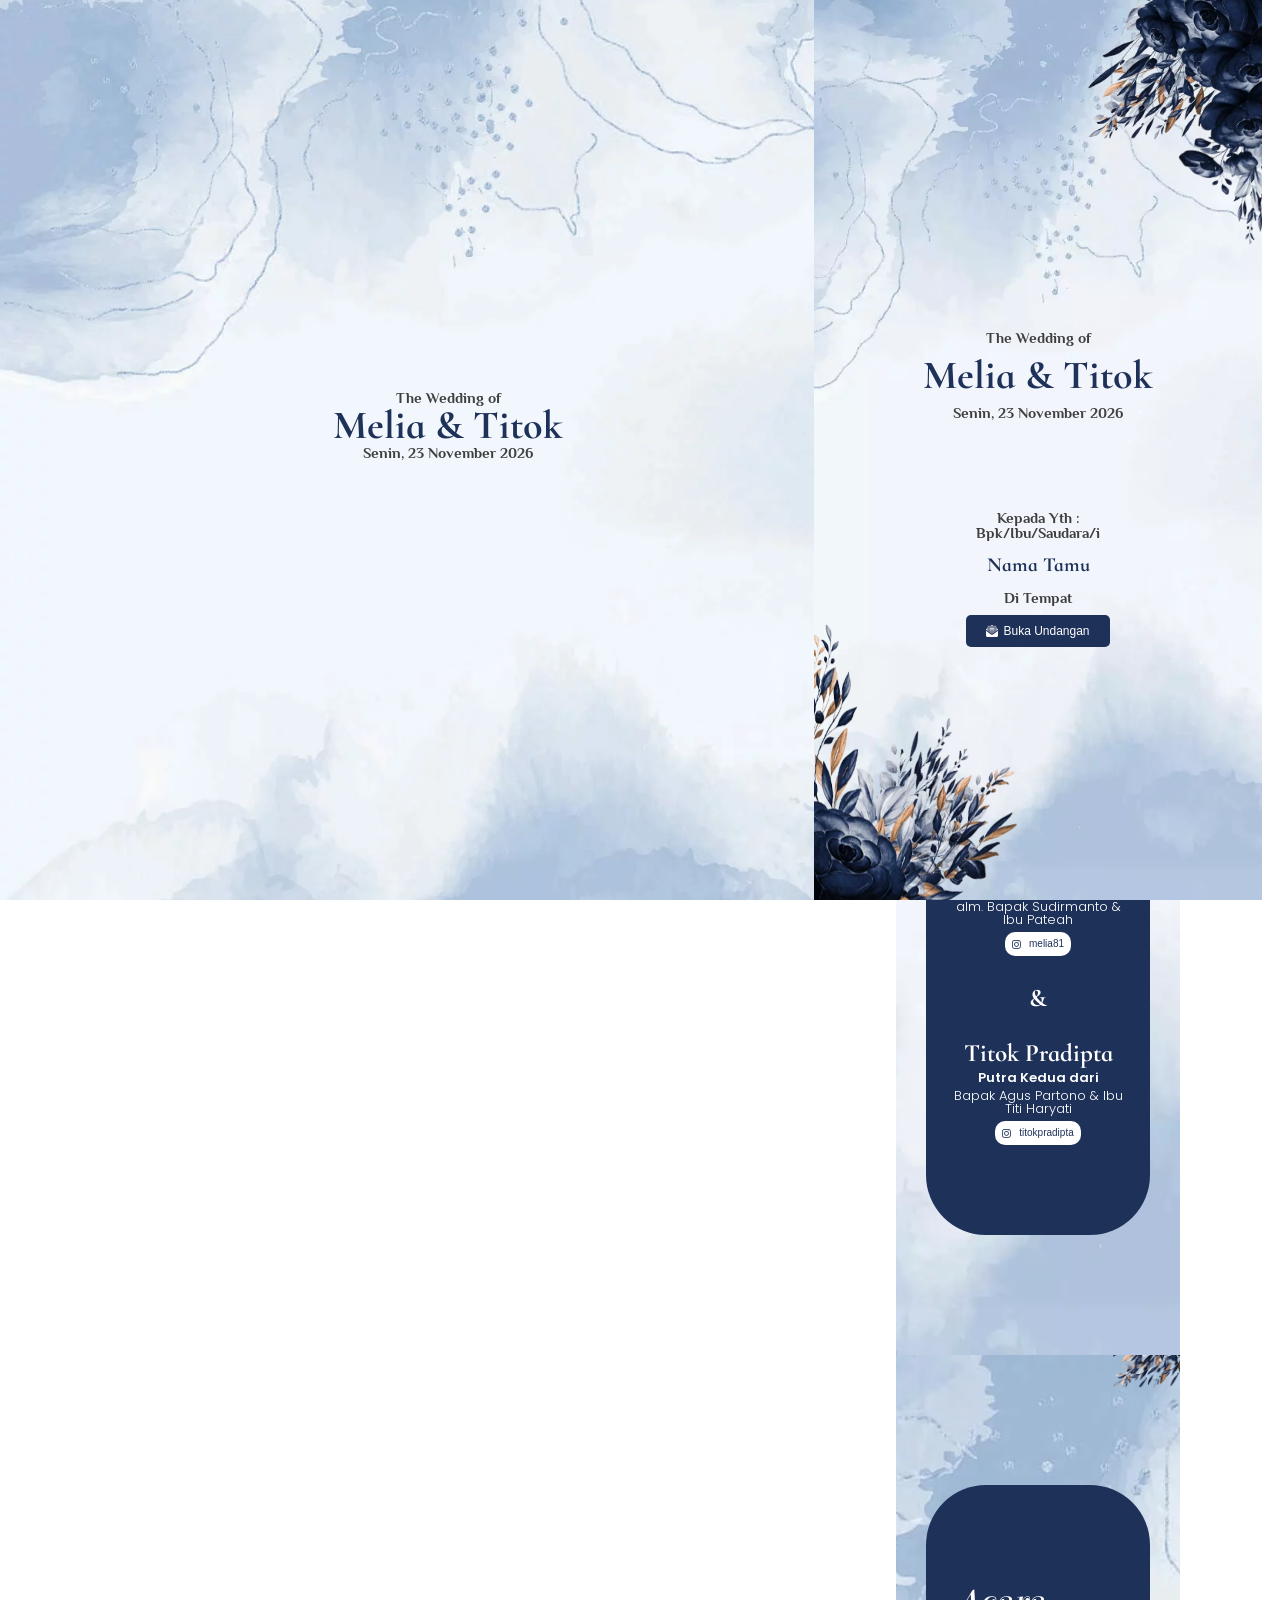
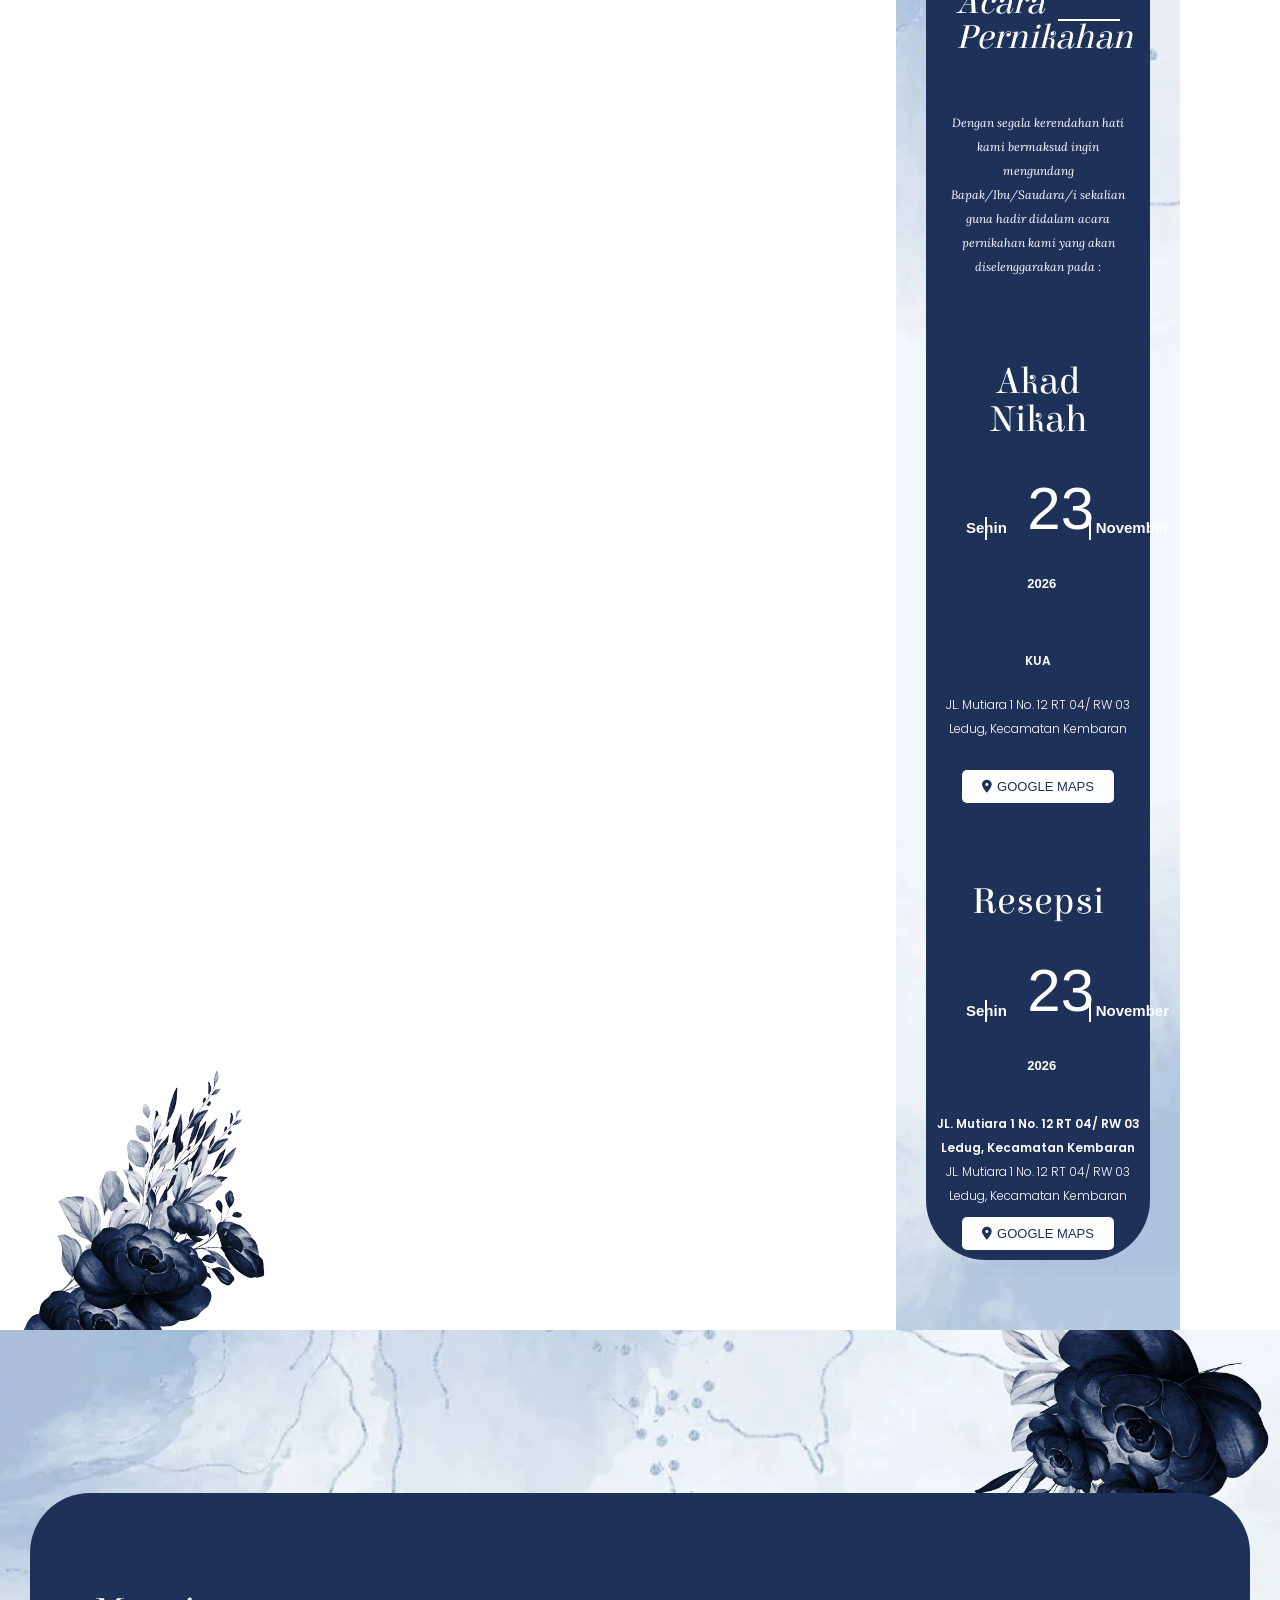
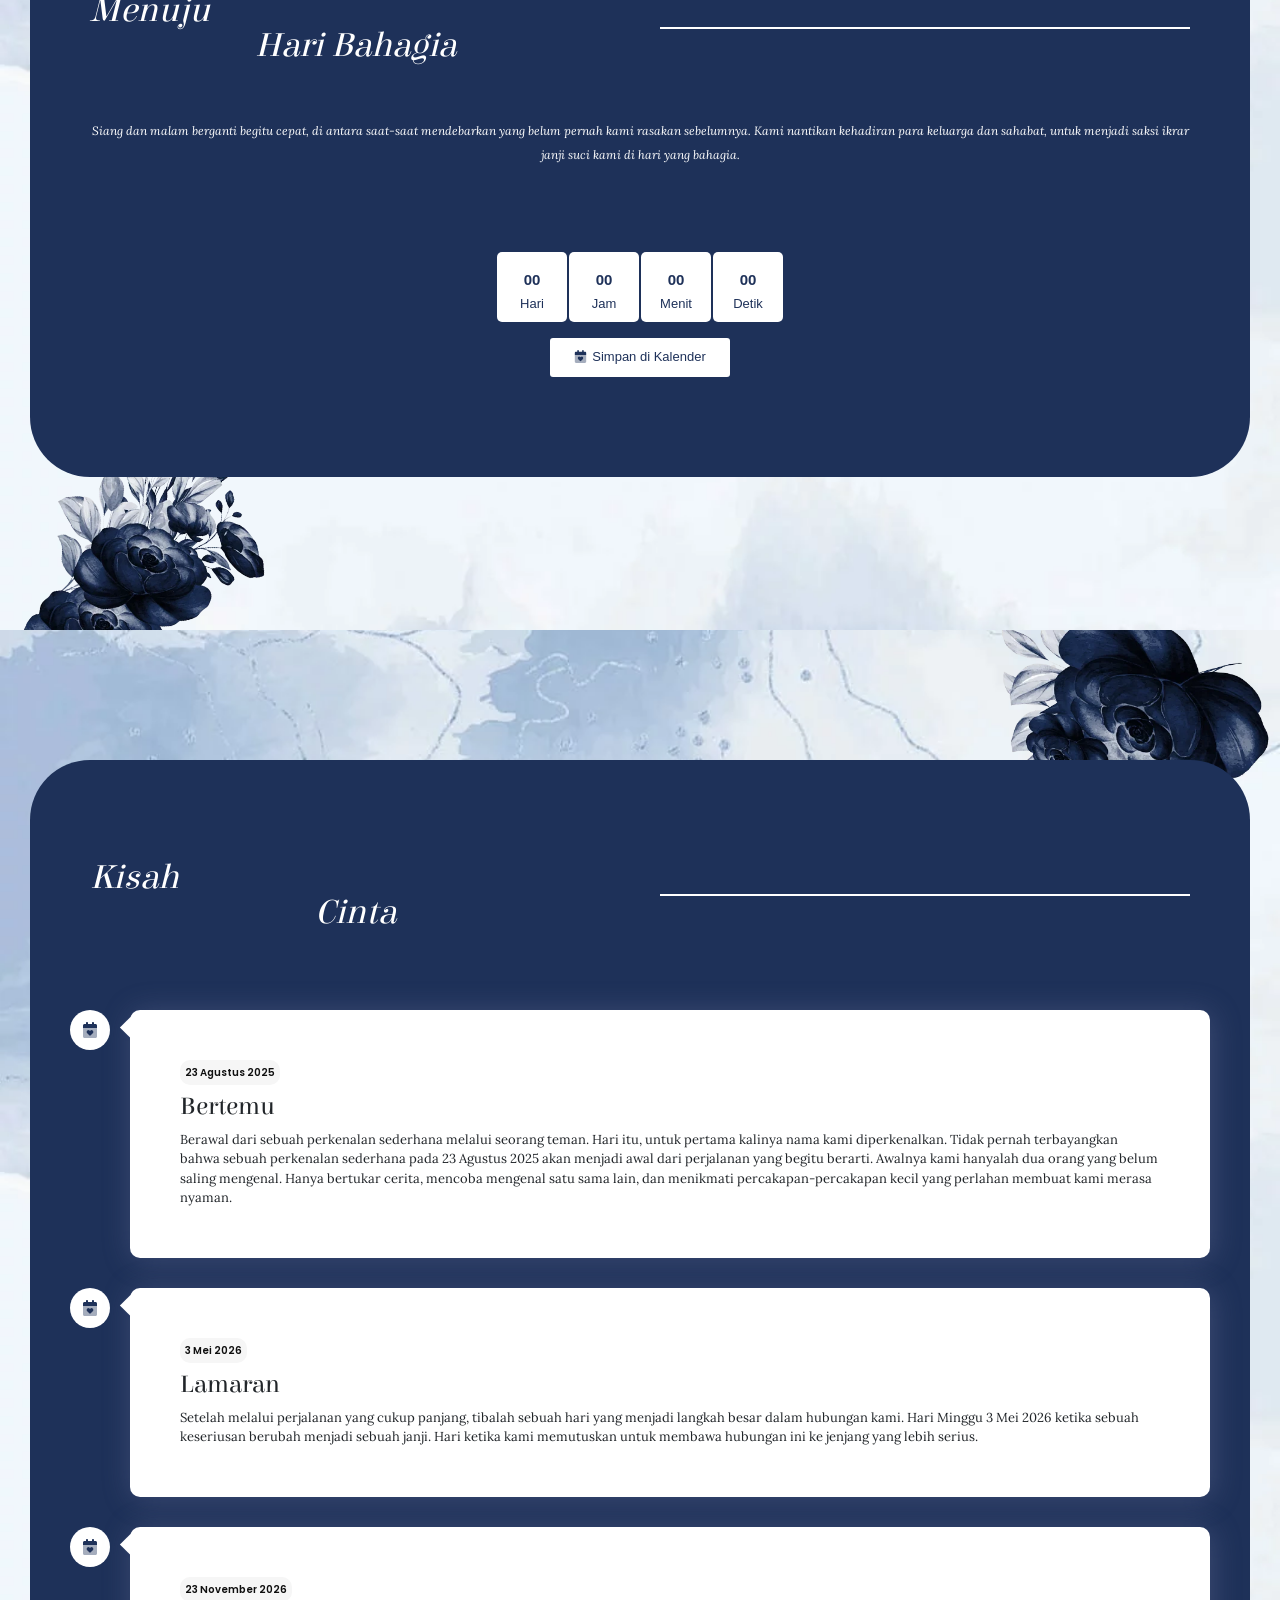
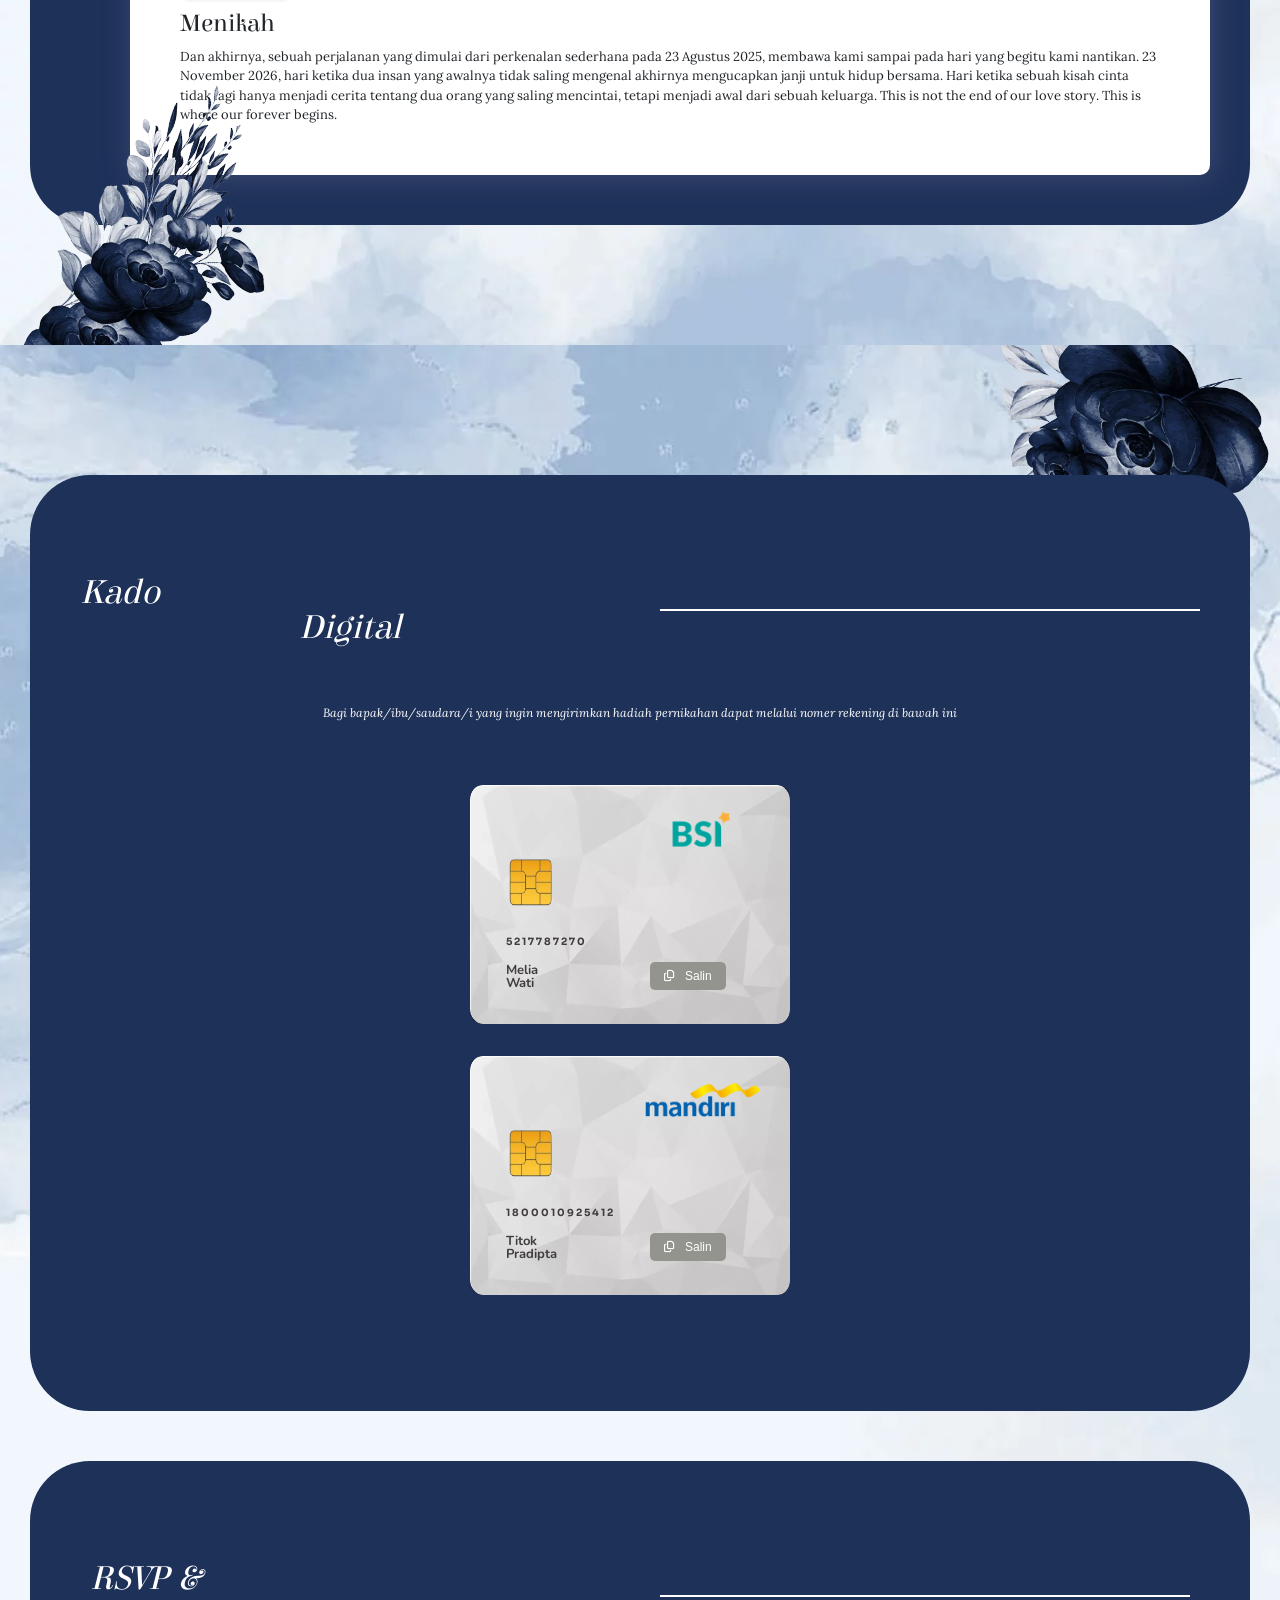
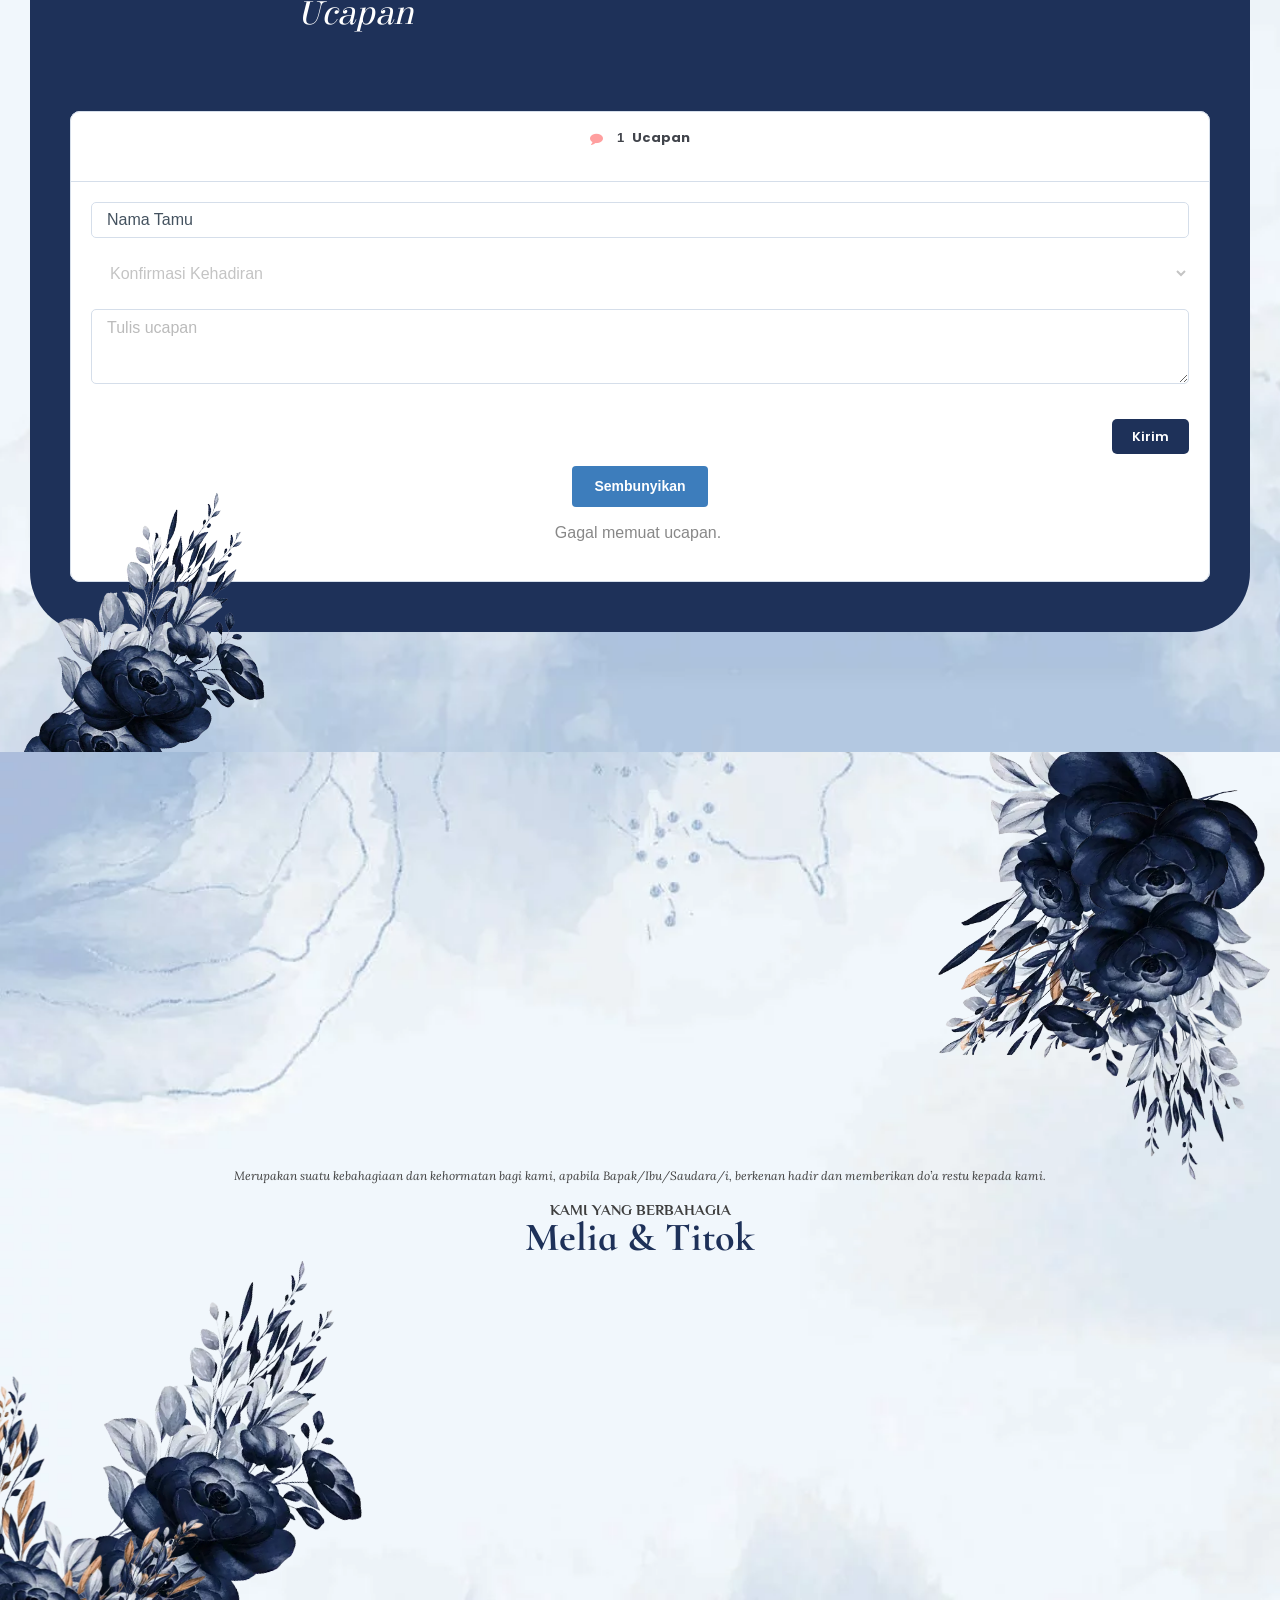
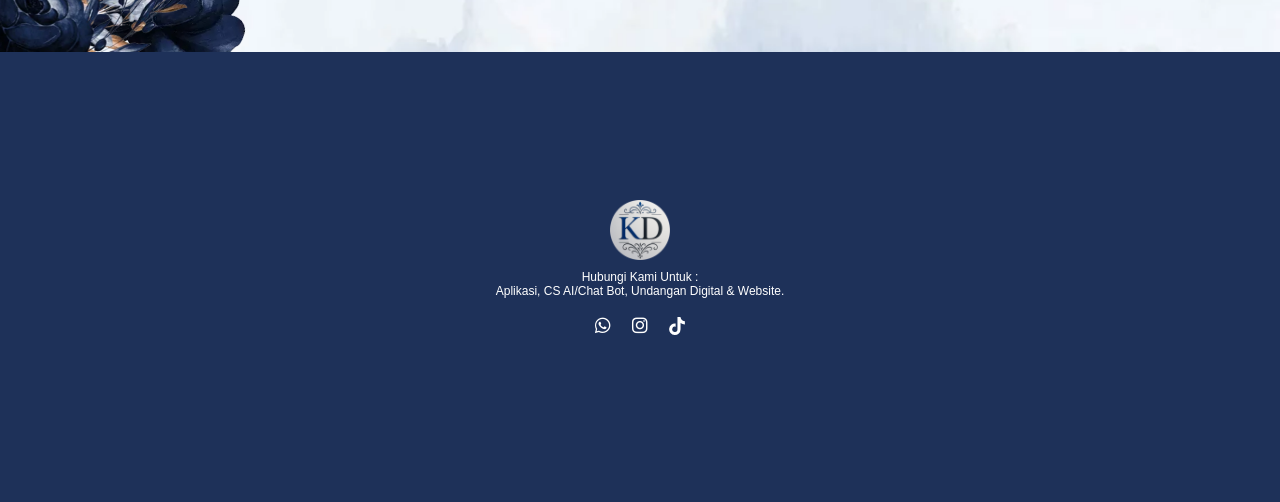
==== commit 853738af: "Update index.html" ====
--- a/index.html
+++ b/index.html
@@ -11,7 +11,7 @@
 <meta name="robots" content="nofollow, noindex">
 <meta property="og:locale" content="id_ID">
 <meta property="og:type" content="article">
-<meta property="og:title" content="The Wedding Of Melia &amp; Titok">
+<meta property="og:title" content="The Wedding Of Melia 💙 Titok">
 <meta property="og:description" content="Nama Tamu, hadiri acara pernikahan Melia &amp; Titok. pada hari Senin. 23 November 2026 Ya!">
 <meta property="og:url" content="https://invitimo.my.id/minisite-06/">
 <meta property="og:site_name" content="Digital Wedding Invitation">
@@ -26,7 +26,7 @@
 <meta property="article:published_time" content="2024-06-03T12:48:39+07:00">
 <meta property="article:modified_time" content="2025-12-05T09:12:34+07:00">
 <meta name="twitter:card" content="summary_large_image">
-<meta name="twitter:title" content="The Wedding Of Melia &amp; Titok">
+<meta name="twitter:title" content="The Wedding Of Melia 💙 Titok">
 <meta name="twitter:description" content="Nama Tamu, hadiri acara pernikahan Melia &amp; Titok. pada hari Senin. 23 November 2026 Ya!">
 <meta name="twitter:image" content="https://i.pinimg.com/736x/94/00/63/940063d10ff030f7c0c5845321914492.jpg">
 <meta name="twitter:label1" content="Ditulis oleh">
@@ -3470,7 +3470,7 @@
 					<div class="e-con-inner">
 				<div class="elementor-element elementor-element-4ef88db elementor-widget elementor-widget-text-editor" data-id="4ef88db" data-element_type="widget" data-e-type="widget" data-widget_type="text-editor.default">
 				<div class="elementor-widget-container">
-									<a href="https://www.instagram.com/kirimdigi" target="_blank" style="color:inherit;text-decoration:none;">Hubungi Kami Untuk :<br> Aplikasi, CS AI/Chat Bot, Undangan Digital & Website.</a>								</div>
+									<a href="https://www.instagram.com/kirimdigi" target="_blank" style="color:inherit;text-decoration:none;">Aplikasi, CS AI/Chat Bot, Undangan Digital & Website.</a>								</div>
 				</div>
 				<div class="elementor-element elementor-element-0e1e4d1 elementor-widget elementor-widget-html" data-id="0e1e4d1" data-element_type="widget" data-e-type="widget" data-widget_type="html.default">
 				<div class="elementor-widget-container">
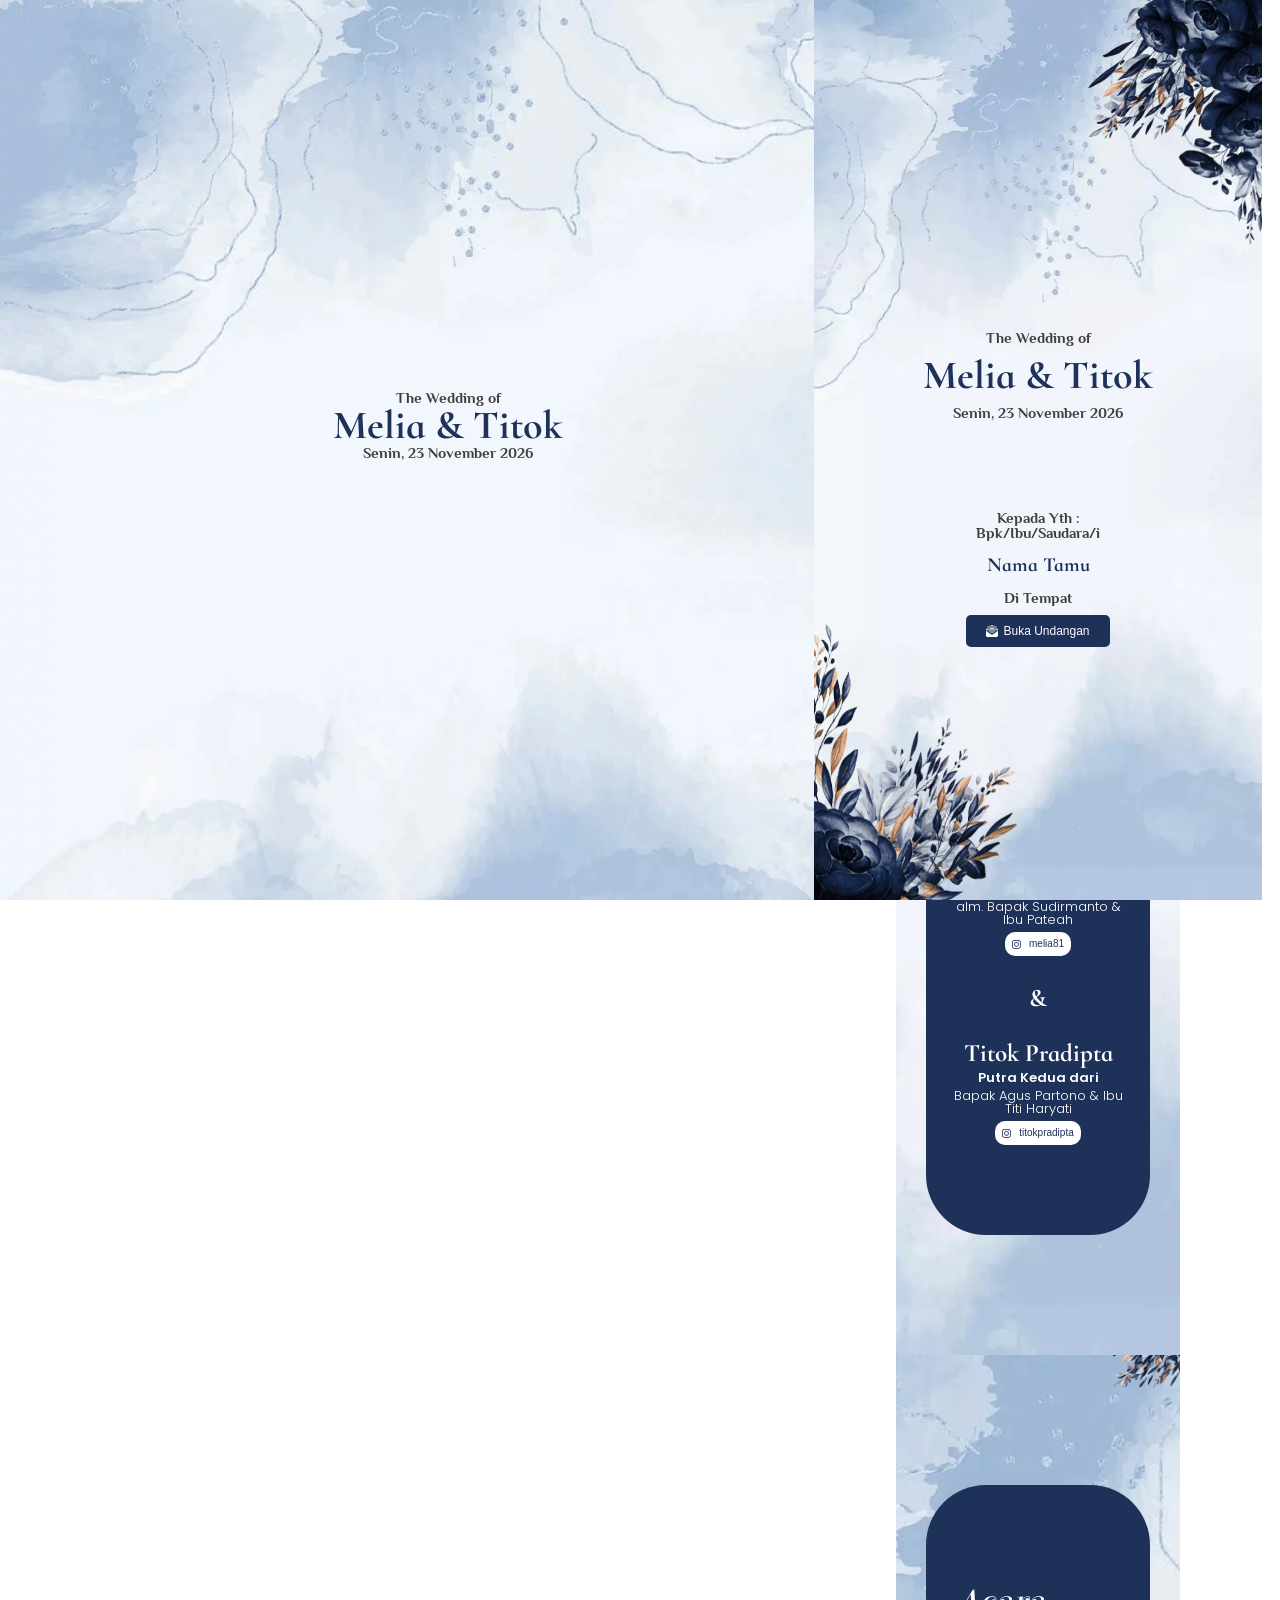
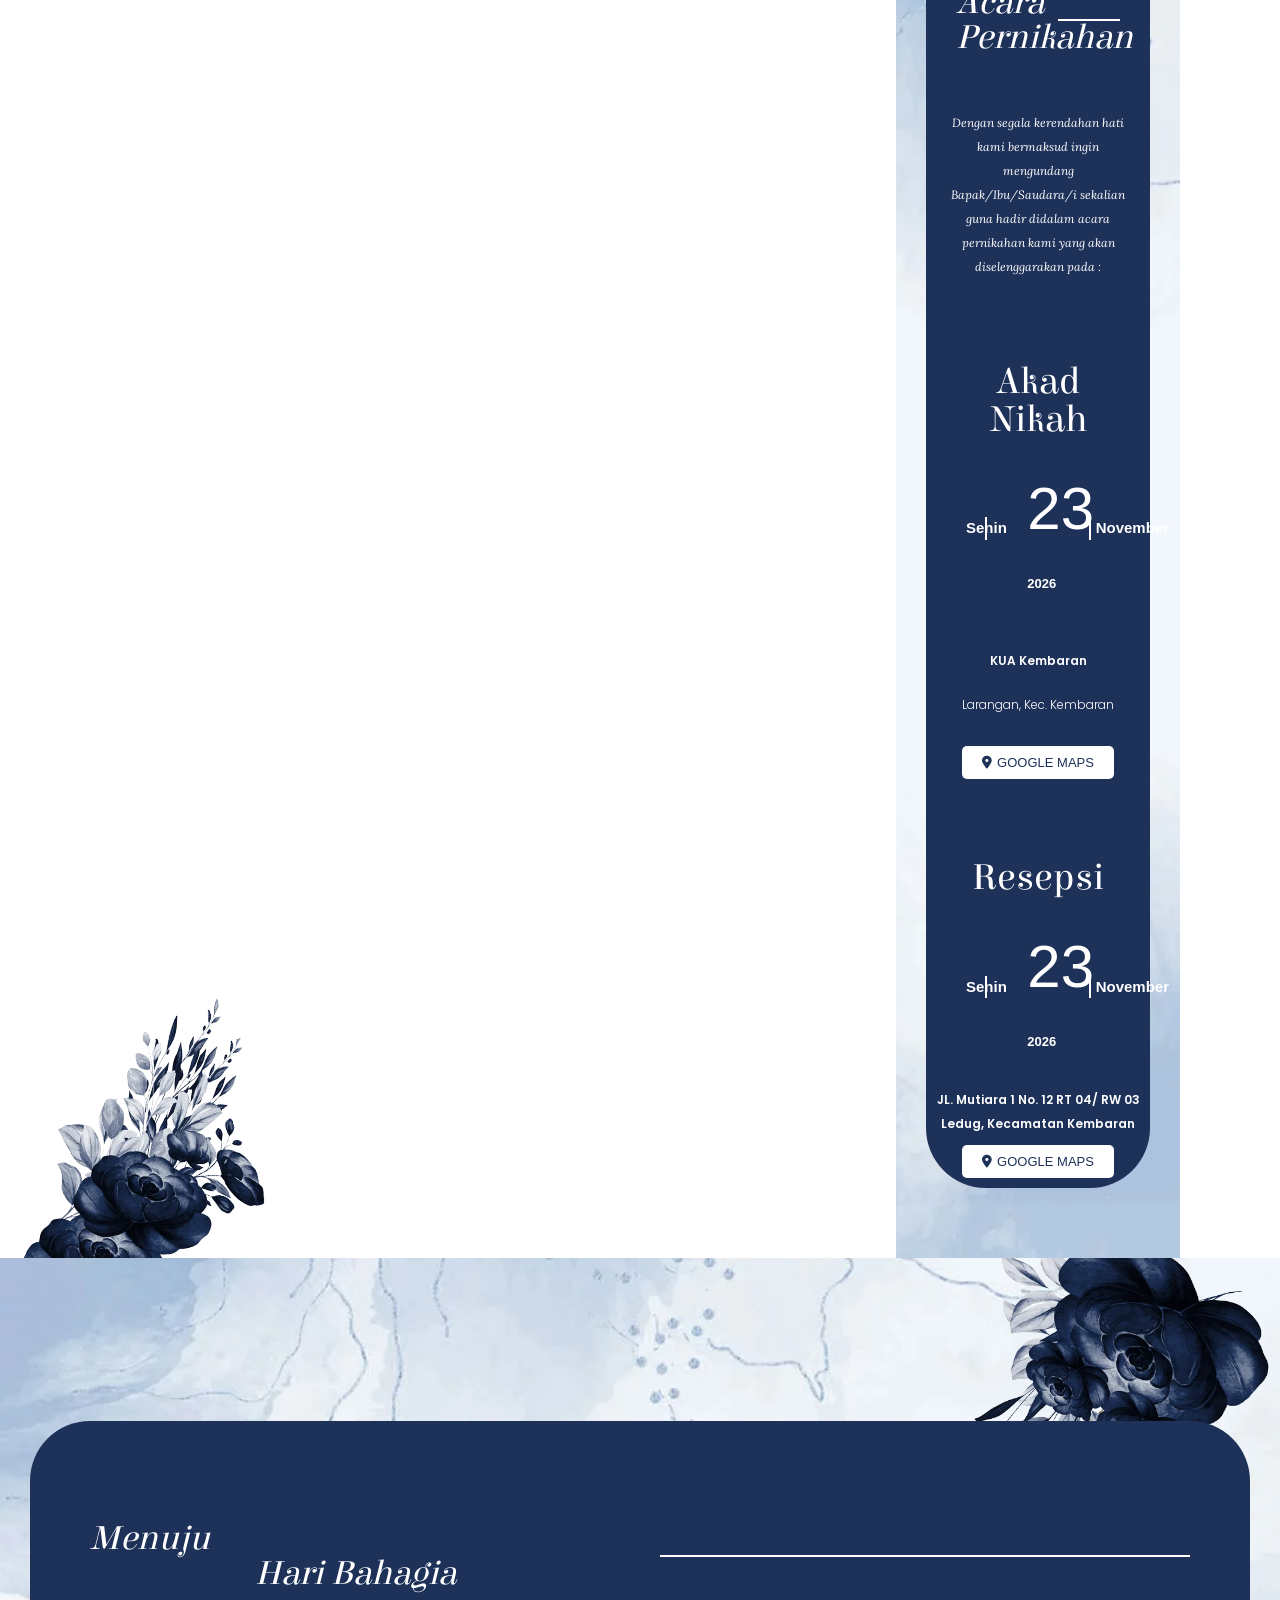
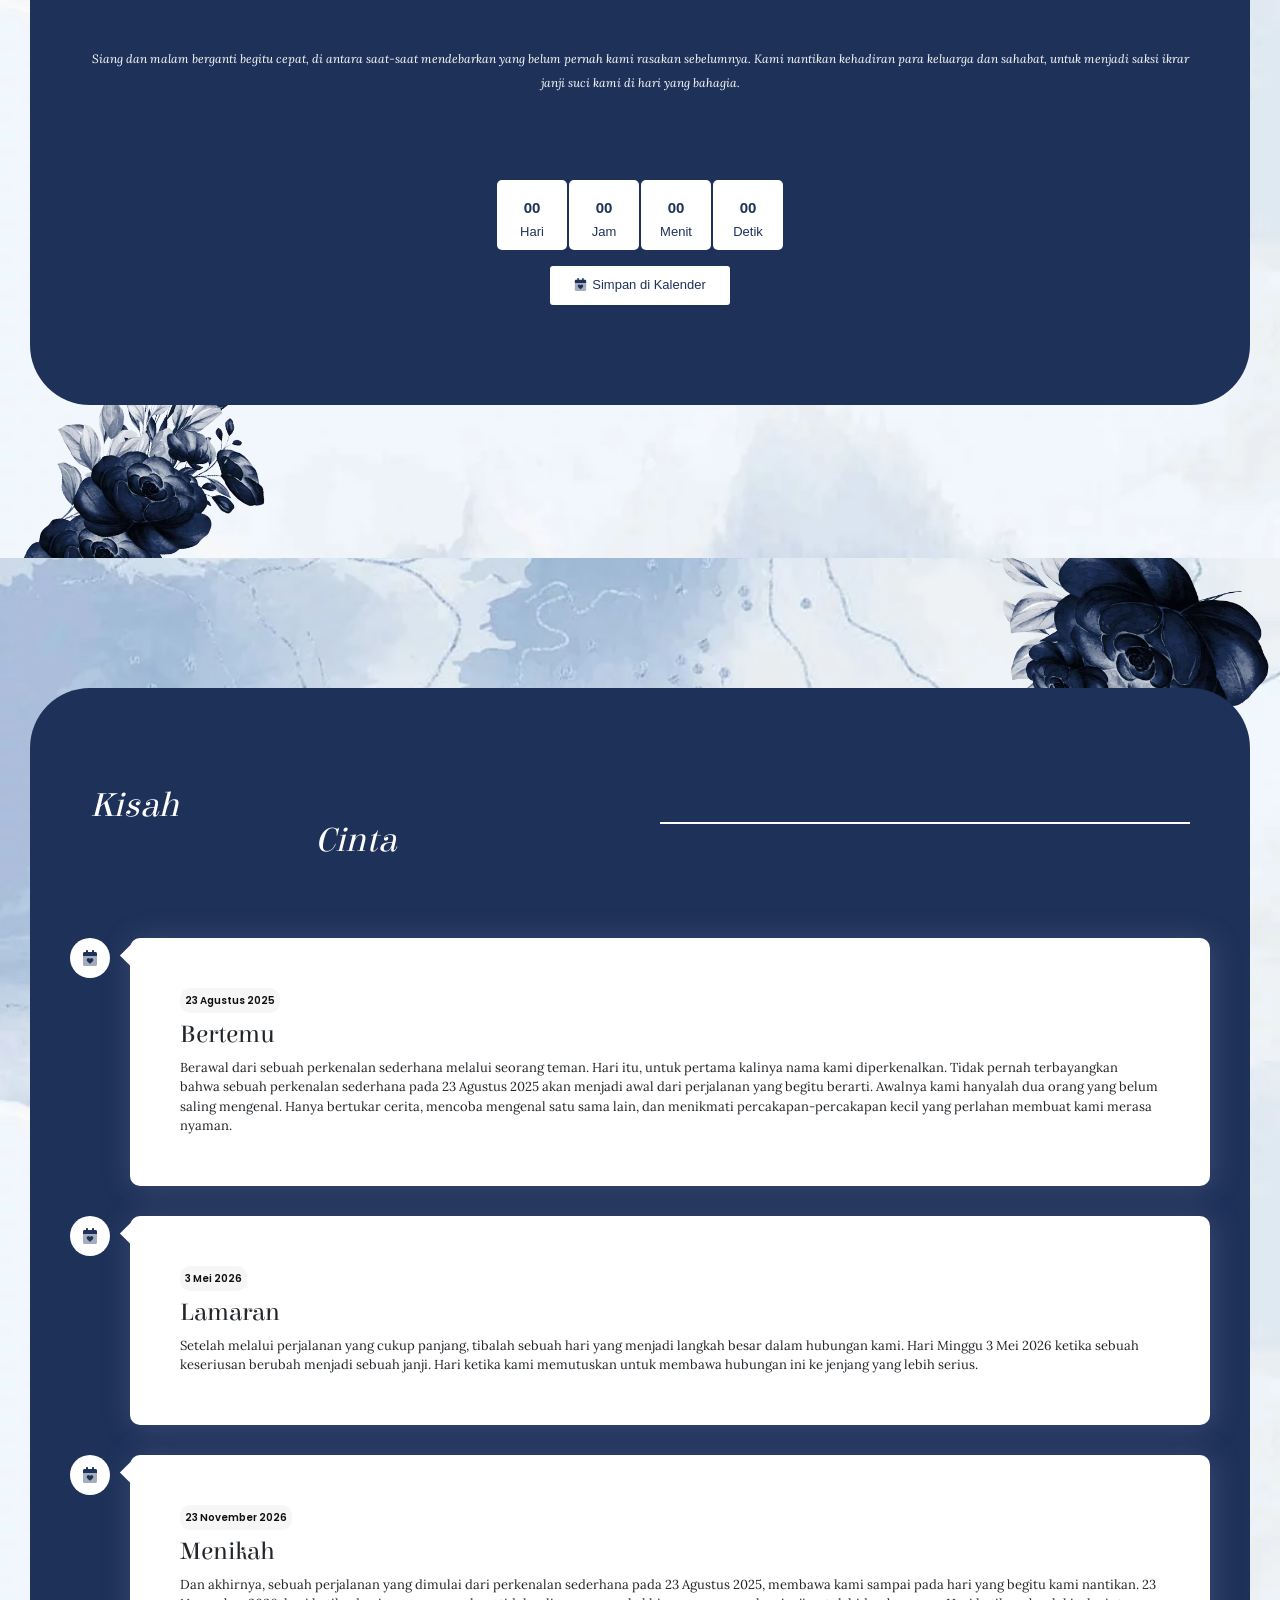
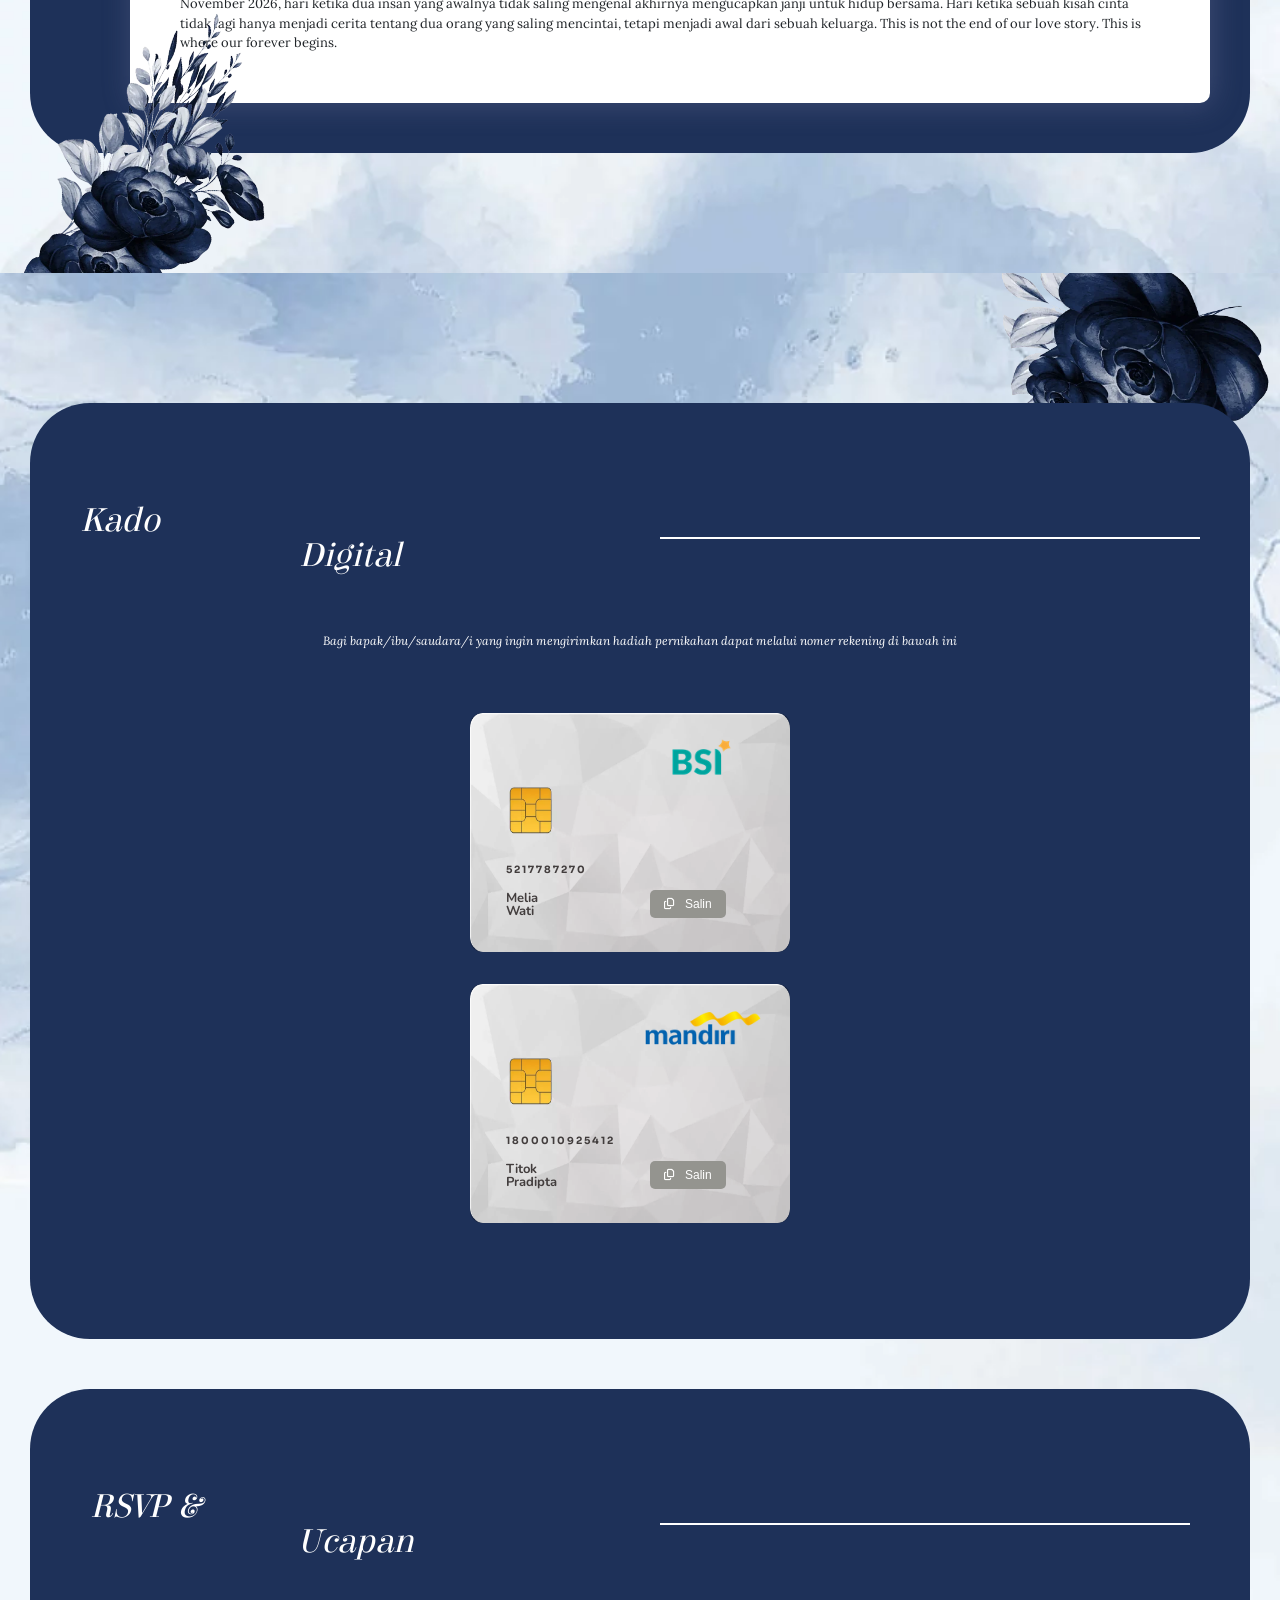
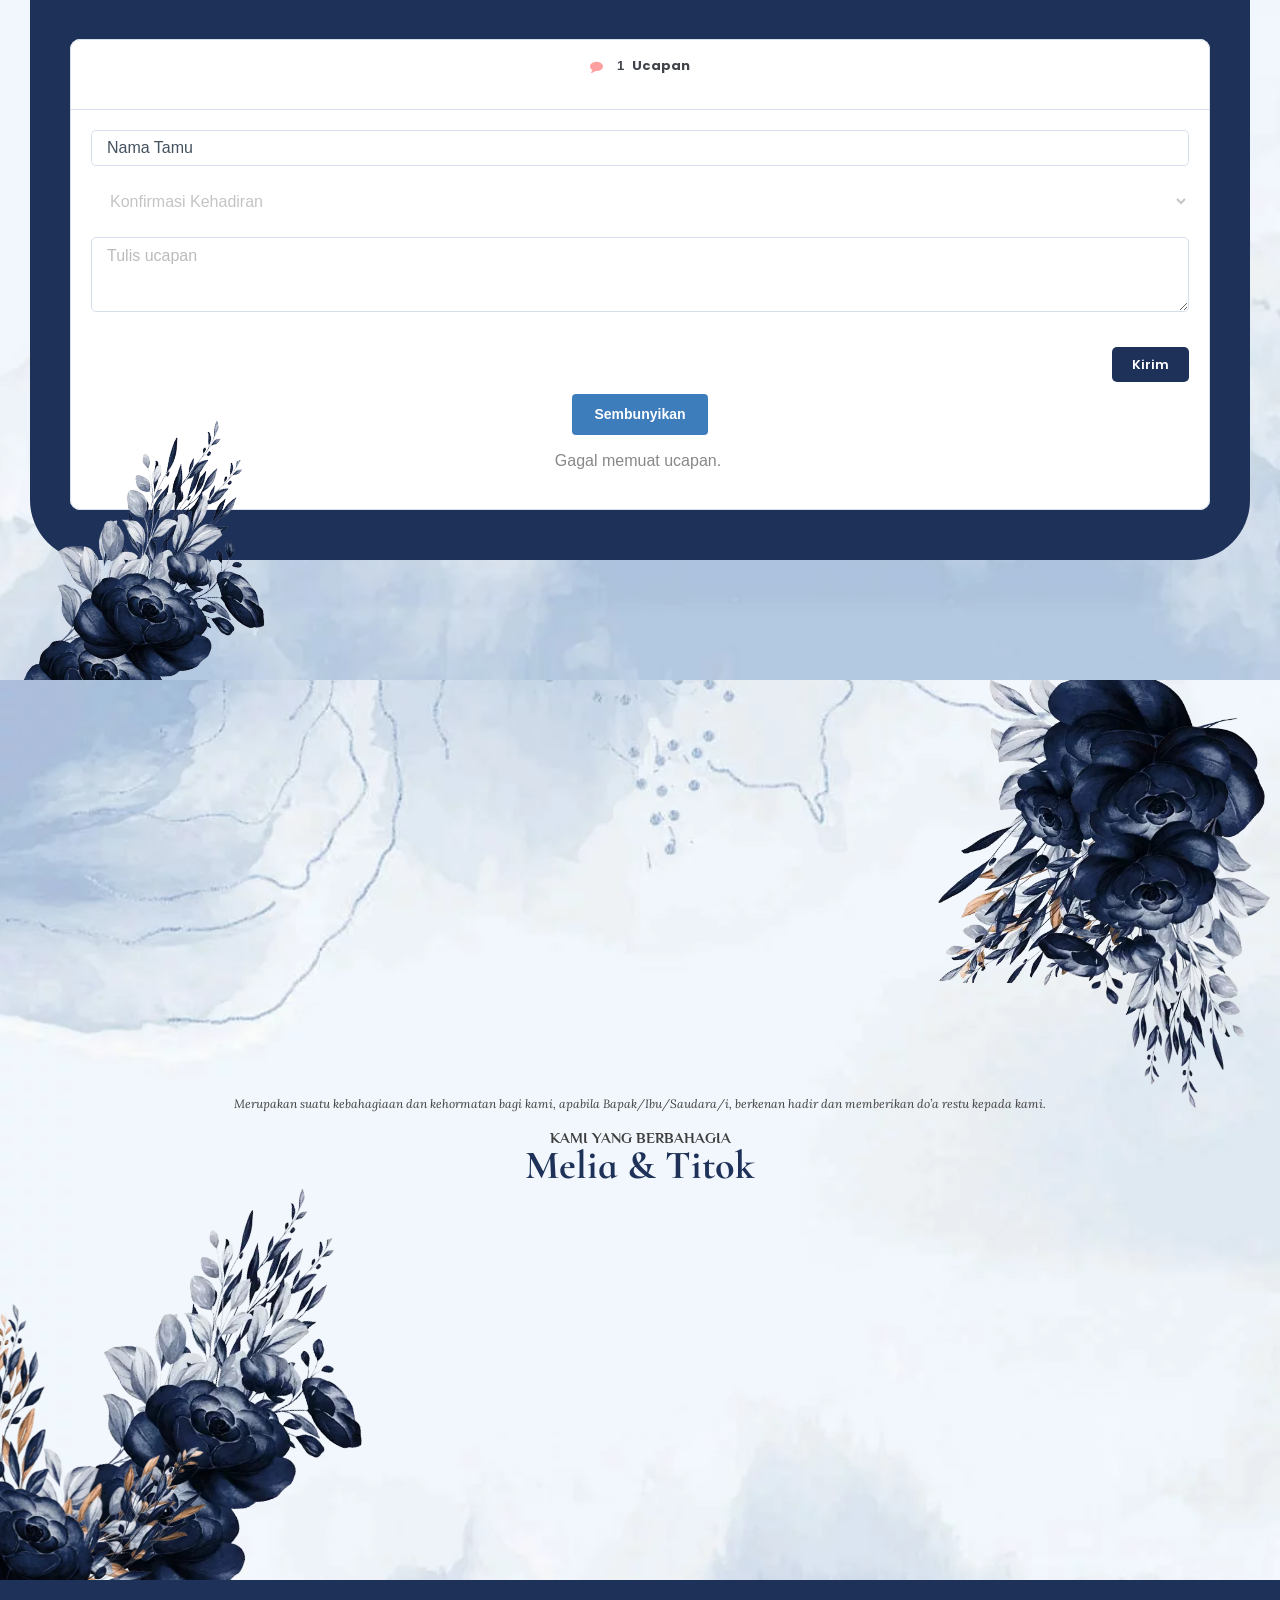
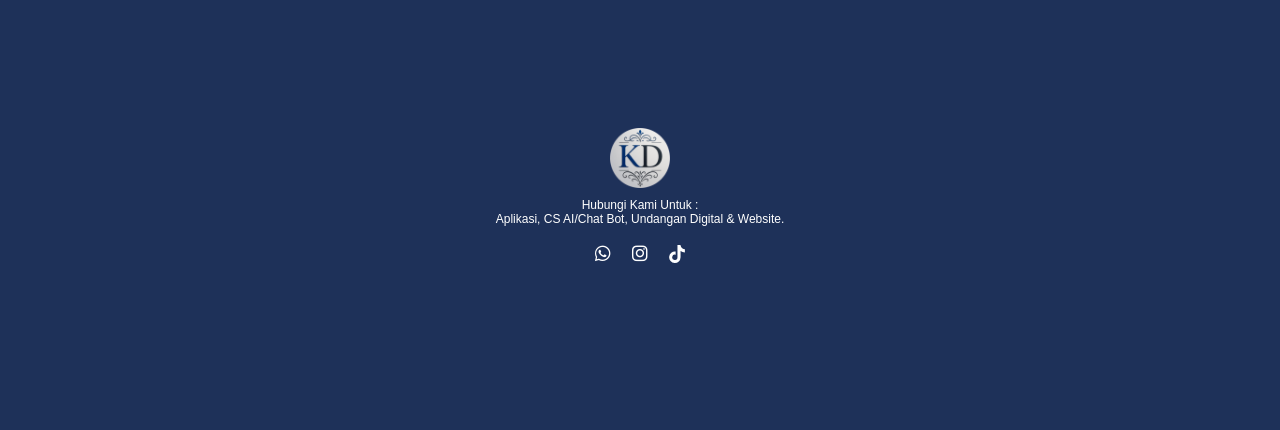
==== commit bc28495e: "Update KUA Kembaran, alamat KUA & maps, serta perbaiki duplikasi alamat resepsi" ====
--- a/index.html
+++ b/index.html
@@ -1962,16 +1962,16 @@
 				</div>
 				<div class="elementor-element elementor-element-7634e85b elementor-invisible elementor-widget elementor-widget-heading" data-id="7634e85b" data-element_type="widget" data-e-type="widget" data-settings="{&quot;_animation_mobile&quot;:&quot;zoomIn&quot;,&quot;_animation&quot;:&quot;fadeInUp&quot;}" data-widget_type="heading.default">
 				<div class="elementor-widget-container">
-					<span class="elementor-heading-title elementor-size-default">KUA</span>				</div>
+					<span class="elementor-heading-title elementor-size-default">KUA Kembaran</span>				</div>
 				</div>
 				<div class="elementor-element elementor-element-257d0b80 elementor-invisible elementor-widget elementor-widget-heading" data-id="257d0b80" data-element_type="widget" data-e-type="widget" data-settings="{&quot;_animation_mobile&quot;:&quot;zoomIn&quot;,&quot;_animation&quot;:&quot;fadeInUp&quot;}" data-widget_type="heading.default">
 				<div class="elementor-widget-container">
-					<span class="elementor-heading-title elementor-size-default">JL. Mutiara 1 No. 12 RT 04/ RW 03 Ledug, Kecamatan Kembaran</span>				</div>
+					<span class="elementor-heading-title elementor-size-default">Larangan, Kec. Kembaran</span>				</div>
 				</div>
 				<div class="elementor-element elementor-element-4085eec8 elementor-align-center elementor-mobile-align-center elementor-invisible elementor-widget elementor-widget-button" data-id="4085eec8" data-element_type="widget" data-e-type="widget" data-settings="{&quot;_animation&quot;:&quot;fadeInUp&quot;}" data-widget_type="button.default">
 				<div class="elementor-widget-container">
 									<div class="elementor-button-wrapper">
-					<a class="elementor-button elementor-button-link elementor-size-xs" href="https://www.google.com/maps/place/7%C2%B025'36.8%22S+109%C2%B016'16.3%22E/@-7.4268883,109.2686101,17z/data=!3m1!4b1!4m4!3m3!8m2!3d-7.4268883!4d109.271185?hl=en&entry=ttu&g_ep=EgoyMDI2MTAwNS4wIKXMDSoASAFQAw%3D%3D" target="_blank">
+					<a class="elementor-button elementor-button-link elementor-size-xs" href="https://maps.app.goo.gl/eTy1pdC1KDi1gmXC9" target="_blank">
 						<span class="elementor-button-content-wrapper">
 						<span class="elementor-button-icon">
 				<i aria-hidden="true" class="fas fa-map-marker-alt"></i>			</span>
@@ -2023,10 +2023,6 @@
 				<div class="elementor-element elementor-element-2b776d91 elementor-invisible elementor-widget elementor-widget-heading" $110.00 WIB - Selesai</span>				</div>
 				</div>
 				<div class="elementor-element elementor-element-13449df7 elementor-invisible elementor-widget elementor-widget-heading" data-id="13449df7" data-element_type="widget" data-e-type="widget" data-settings="{&quot;_animation_mobile&quot;:&quot;zoomIn&quot;,&quot;_animation&quot;:&quot;fadeInUp&quot;}" data-widget_type="heading.default">
-				<div class="elementor-widget-container">
-					<span class="elementor-heading-title elementor-size-default">JL. Mutiara 1 No. 12 RT 04/ RW 03 Ledug, Kecamatan Kembaran</span>				</div>
-				</div>
-				<div class="elementor-element elementor-element-43091385 elementor-invisible elementor-widget elementor-widget-heading" data-id="43091385" data-element_type="widget" data-e-type="widget" data-settings="{&quot;_animation_mobile&quot;:&quot;zoomIn&quot;,&quot;_animation&quot;:&quot;fadeInUp&quot;}" data-widget_type="heading.default">
 				<div class="elementor-widget-container">
 					<span class="elementor-heading-title elementor-size-default">JL. Mutiara 1 No. 12 RT 04/ RW 03 Ledug, Kecamatan Kembaran</span>				</div>
 				</div>
@@ -2150,7 +2146,7 @@
 				<div class="elementor-widget-container">
 							<div class="elementor-button-wrapper">
 
-			<a href="https://www.google.com/calendar/render?action=TEMPLATE&text=The%20Wedding%20Of%20Melia%20%26%20Titok&details=JL.%20Mutiara%201%20No.%2012%20RT%2004%2F%20RW%2003%20Ledug%2C%20Kecamatan%20Kembaran&location=KUA%20-%20JL.%20Mutiara%201%20No.%2012%20Ledug%2C%20Kembaran&dates=20261123T020000Z%2F20261123T040000Z" class="elementor-button-link elementor-button elementor-size-sm" target="_blank" rel="nofollow" role="button">		<span class="elementor-button-content-wrapper wds-flexbox">
+			<a href="https://www.google.com/calendar/render?action=TEMPLATE&text=The%20Wedding%20Of%20Melia%20%26%20Titok&details=JL.%20Mutiara%201%20No.%2012%20RT%2004%2F%20RW%2003%20Ledug%2C%20Kecamatan%20Kembaran&location=KUA%20Kembaran%20-%20Larangan%2C%20Kec.%20Kembaran&dates=20261123T020000Z%2F20261123T040000Z" class="elementor-button-link elementor-button elementor-size-sm" target="_blank" rel="nofollow" role="button">		<span class="elementor-button-content-wrapper wds-flexbox">
 							<span class="elementor-button-icon elementor-align-icon-row">
 					<svg xmlns="http://www.w3.org/2000/svg" viewbox="0 0 448 512"><defs><style>.fa-secondary{opacity:.4}</style></defs><path class="fa-primary" d="M128 0C110.3 0 96 14.3 96 32V64H48C21.5 64 0 85.5 0 112v80H448V112c0-26.5-21.5-48-48-48H352V32c0-17.7-14.3-32-32-32s-32 14.3-32 32V64H160V32c0-17.7-14.3-32-32-32zM112 317.3c0 16.2 6.5 31.8 17.9 43.3l82.7 82.7c6.2 6.2 16.4 6.2 22.6 0l82.7-82.7c11.5-11.5 17.9-27.1 17.9-43.3c0-33.8-27.4-61.3-61.3-61.3c-16.2 0-31.8 6.5-43.3 17.9l-7.4 7.4-7.4-7.4c-11.5-11.5-27.1-17.9-43.3-17.9c-33.8 0-61.3 27.4-61.3 61.3z"></path><path class="fa-secondary" d="M448 192H0V464c0 26.5 21.5 48 48 48H400c26.5 0 48-21.5 48-48V192zM112 317.3c0-33.8 27.4-61.3 61.3-61.3c16.2 0 31.8 6.5 43.3 17.9l7.4 7.4 7.4-7.4c11.5-11.5 27.1-17.9 43.3-17.9c33.8 0 61.3 27.4 61.3 61.3c0 16.2-6.5 31.8-17.9 43.3l-82.7 82.7c-6.2 6.2-16.4 6.2-22.6 0l-82.7-82.7c-11.5-11.5-17.9-27.1-17.9-43.3z"></path></svg>				</span>
 						<span class="elementor-button-text">Simpan di Kalender</span>
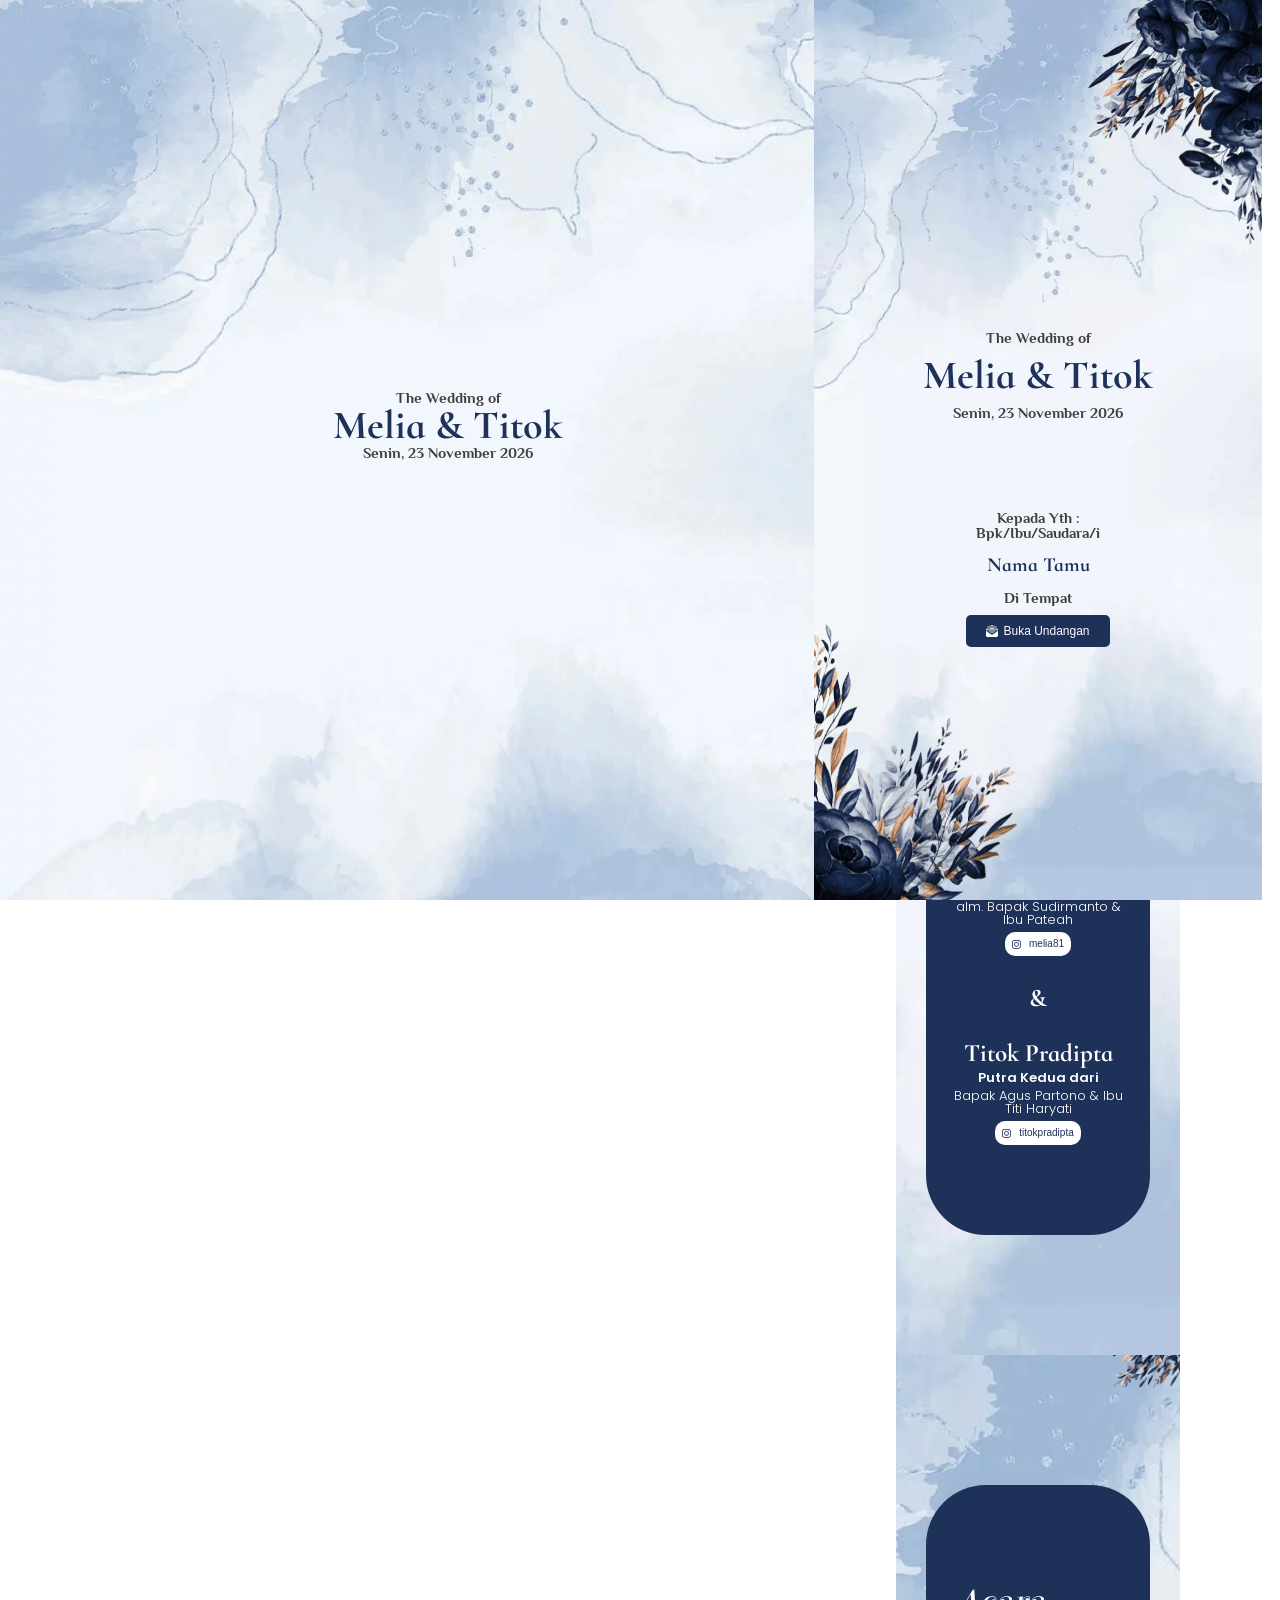
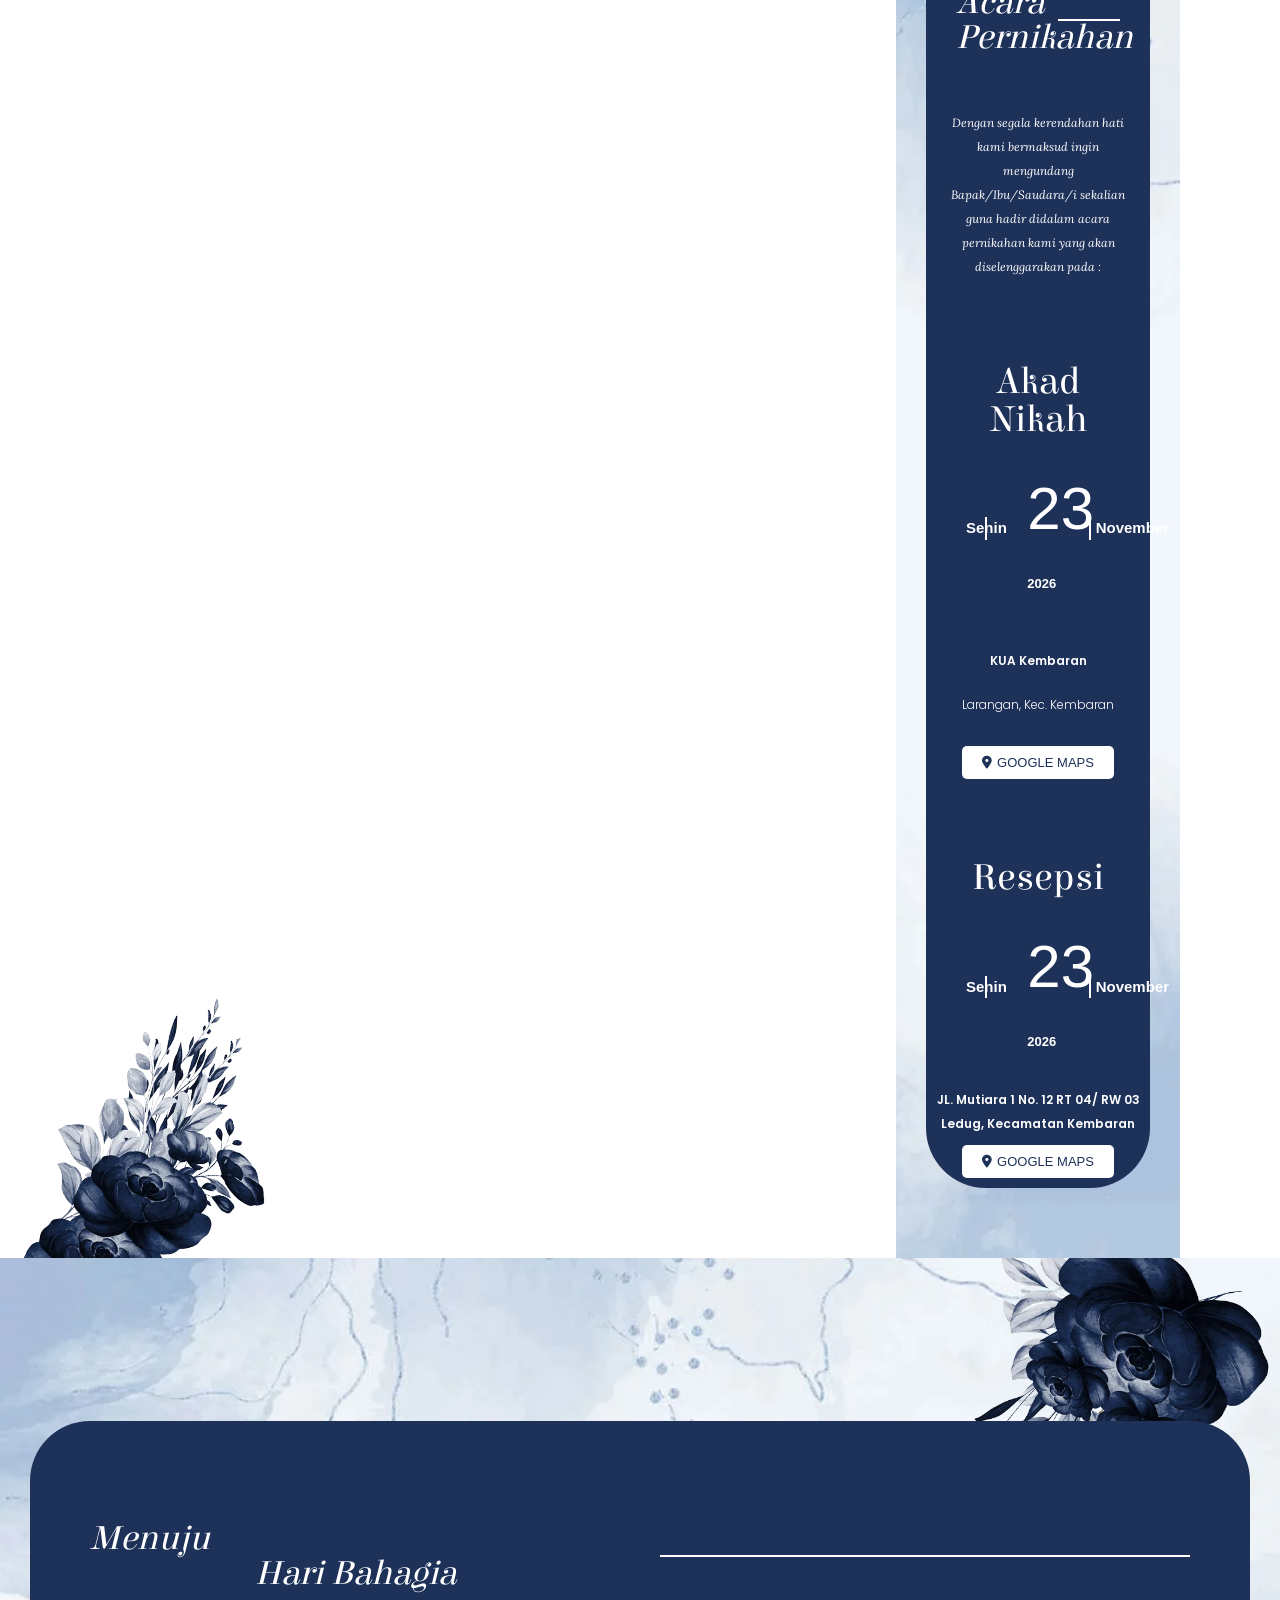
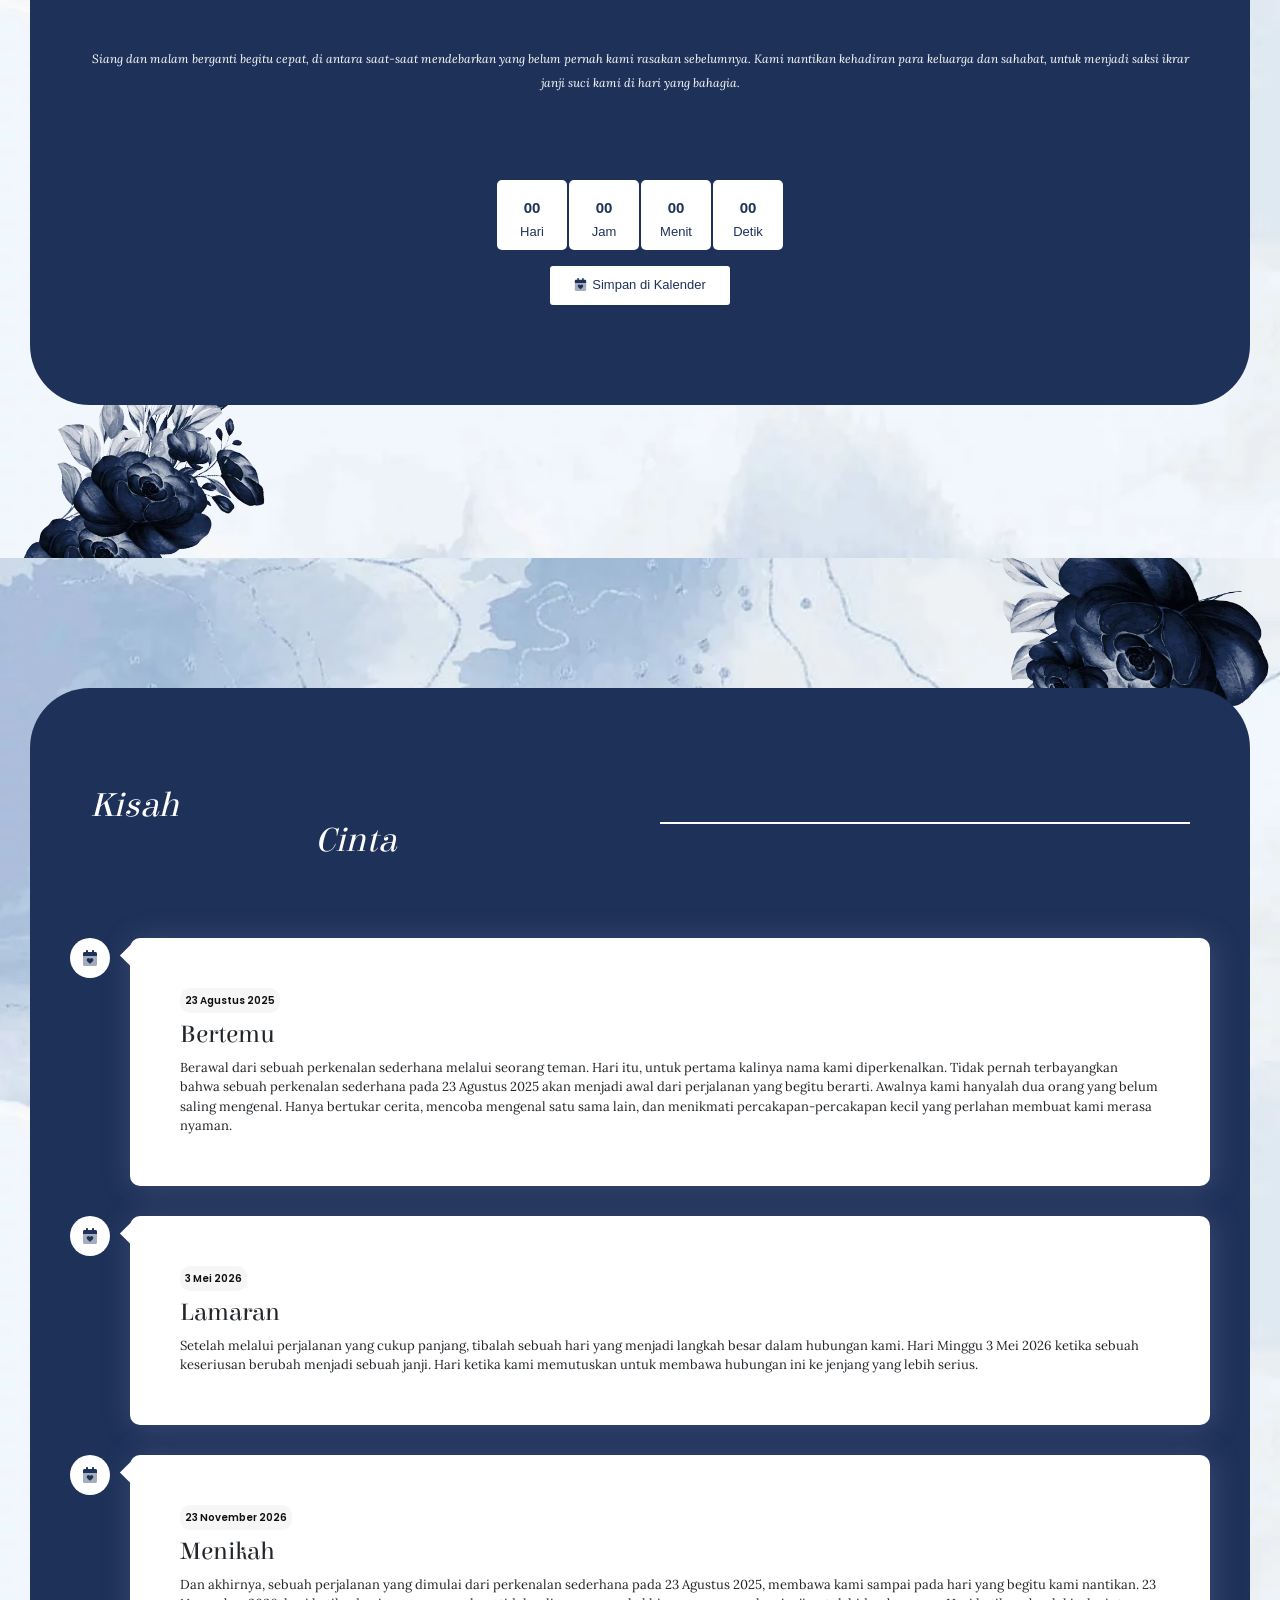
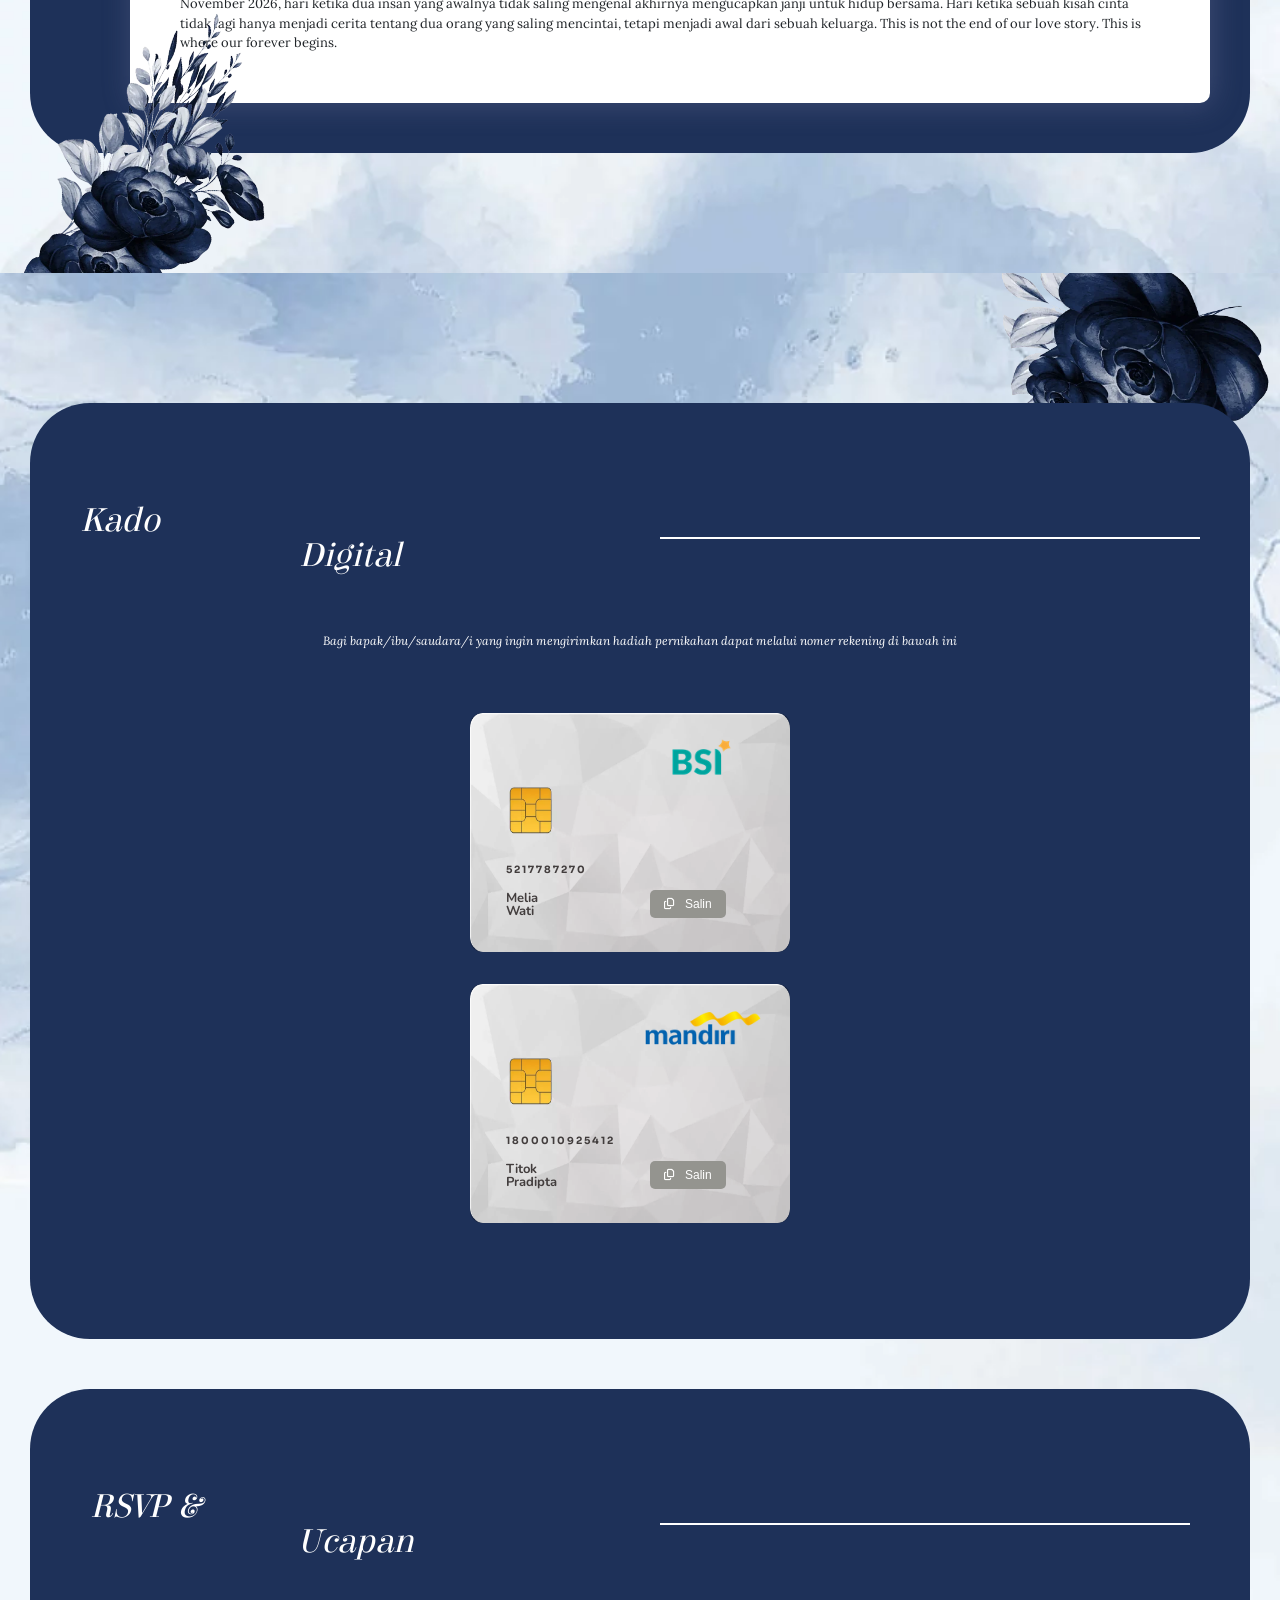
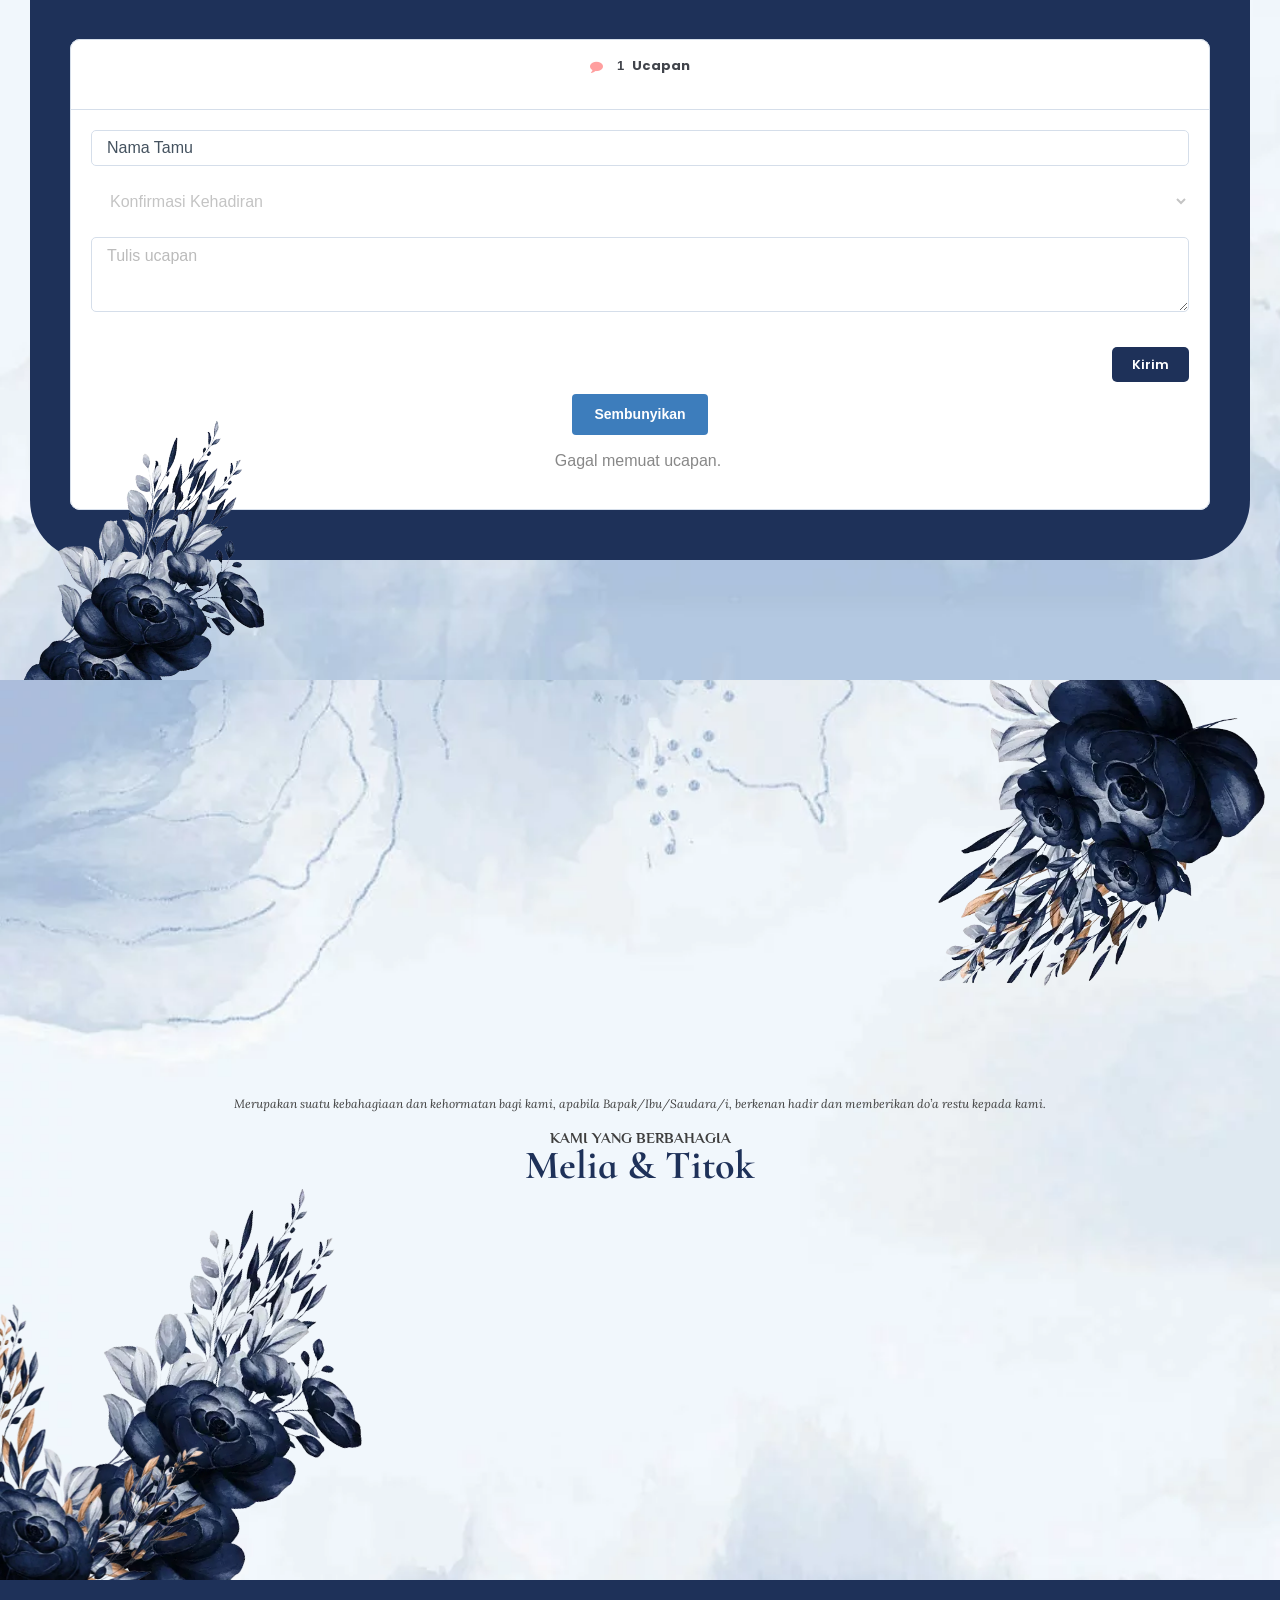
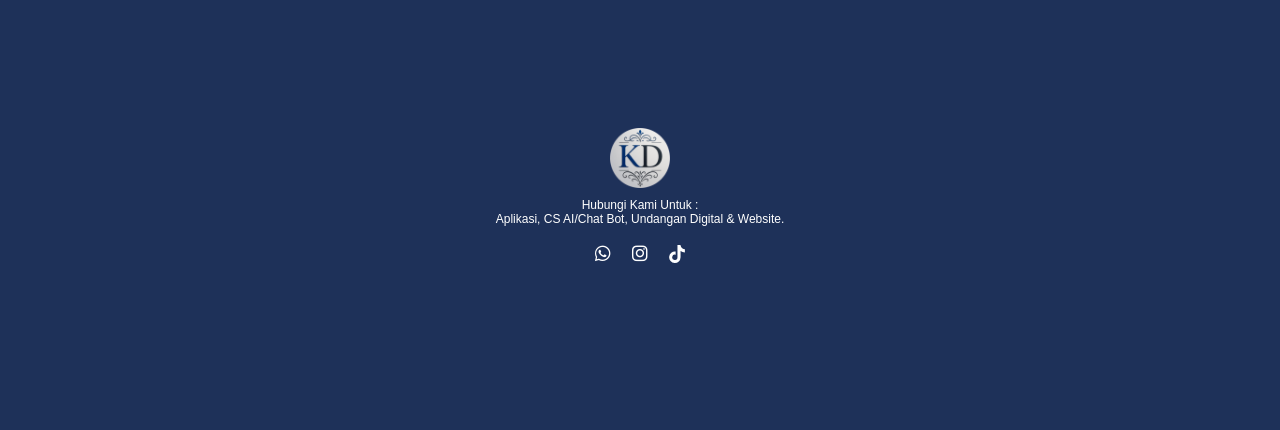
==== commit e2ef2300: "Update URL Google Maps resepsi" ====
--- a/index.html
+++ b/index.html
@@ -2029,7 +2029,7 @@
 				<div class="elementor-element elementor-element-4a255465 elementor-align-center elementor-mobile-align-center elementor-invisible elementor-widget elementor-widget-button" data-id="4a255465" data-element_type="widget" data-e-type="widget" data-settings="{&quot;_animation&quot;:&quot;fadeInUp&quot;}" data-widget_type="button.default">
 				<div class="elementor-widget-container">
 									<div class="elementor-button-wrapper">
-					<a class="elementor-button elementor-button-link elementor-size-xs" href="https://www.google.com/maps/place/7%C2%B025'36.8%22S+109%C2%B016'16.3%22E/@-7.4268883,109.2686101,17z/data=!3m1!4b1!4m4!3m3!8m2!3d-7.4268883!4d109.271185?hl=en&entry=ttu&g_ep=EgoyMDI2MTAwNS4wIKXMDSoASAFQAw%3D%3D" target="_blank">
+					<a class="elementor-button elementor-button-link elementor-size-xs" href="https://www.google.com/maps?q=-7.4268883,109.271185&amp;z=17&amp;hl=id" target="_blank" rel="noopener noreferrer">
 						<span class="elementor-button-content-wrapper">
 						<span class="elementor-button-icon">
 				<i aria-hidden="true" class="fas fa-map-marker-alt"></i>			</span>
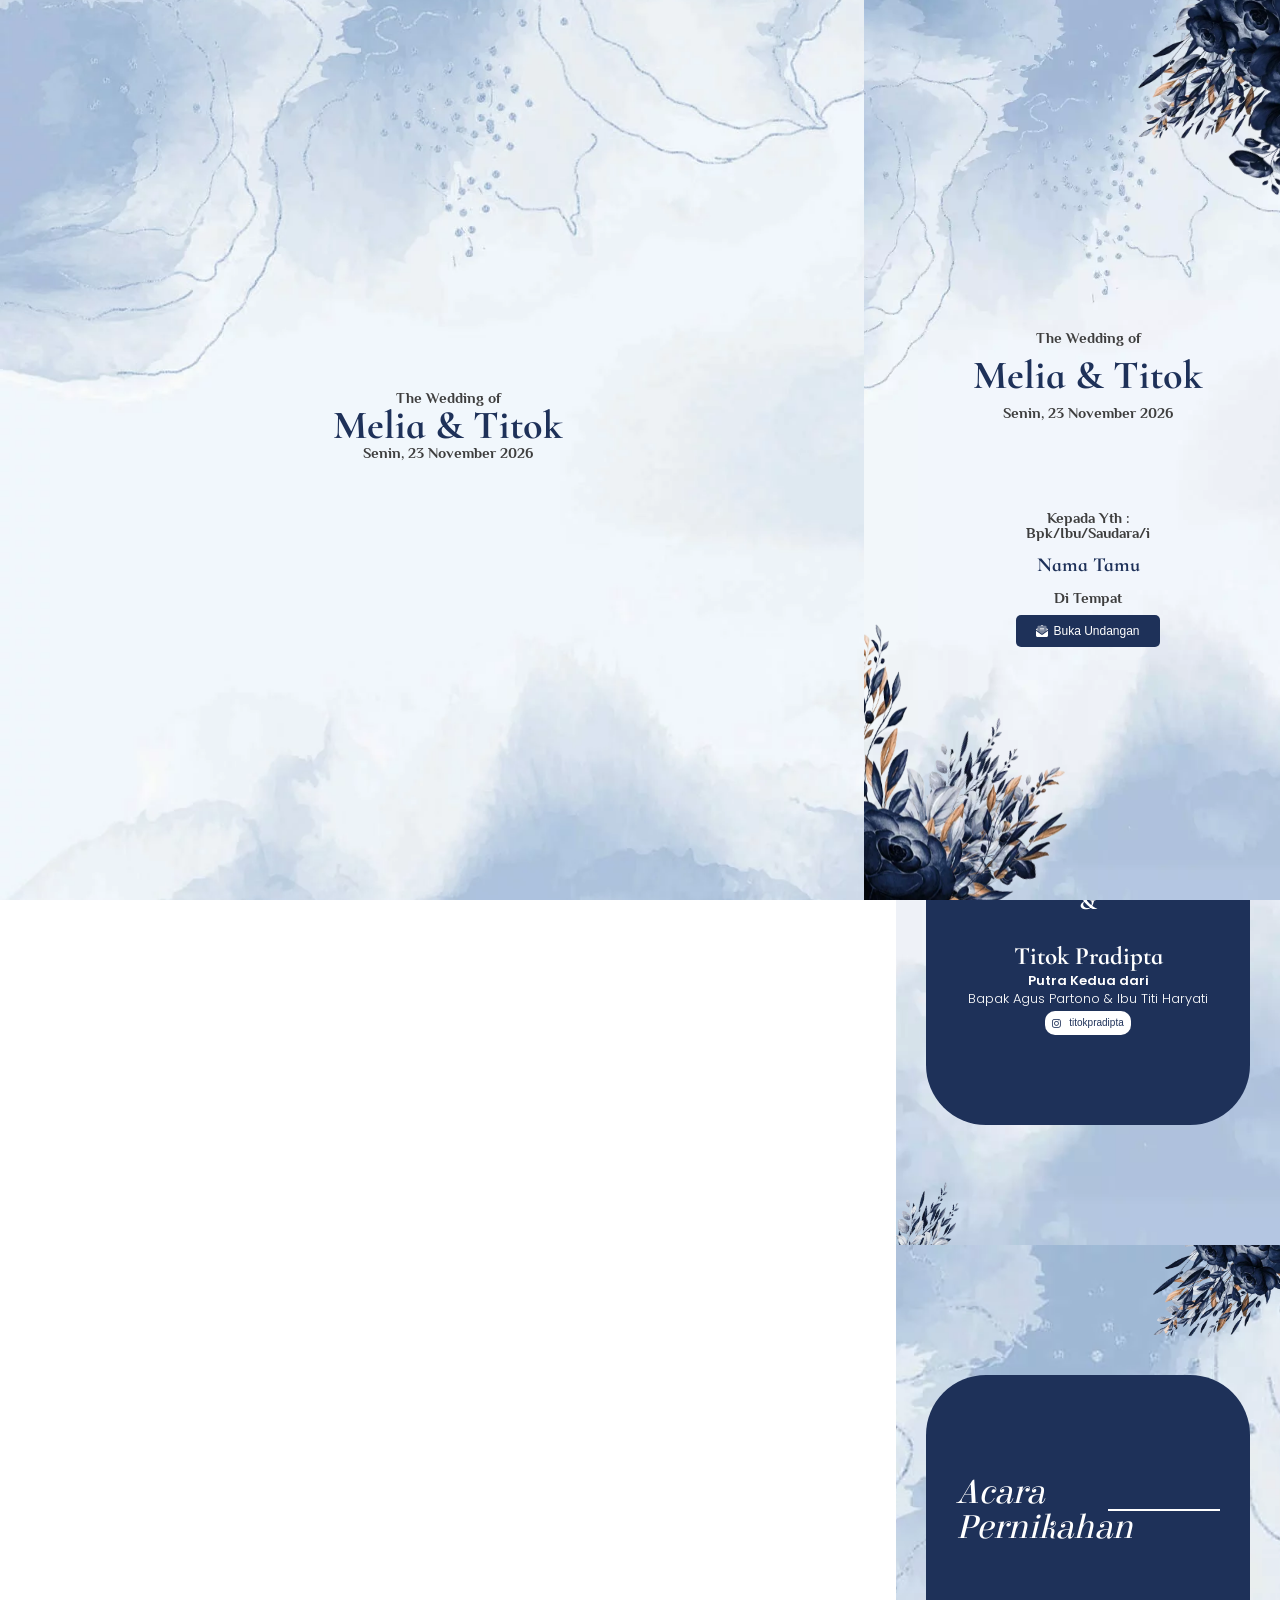
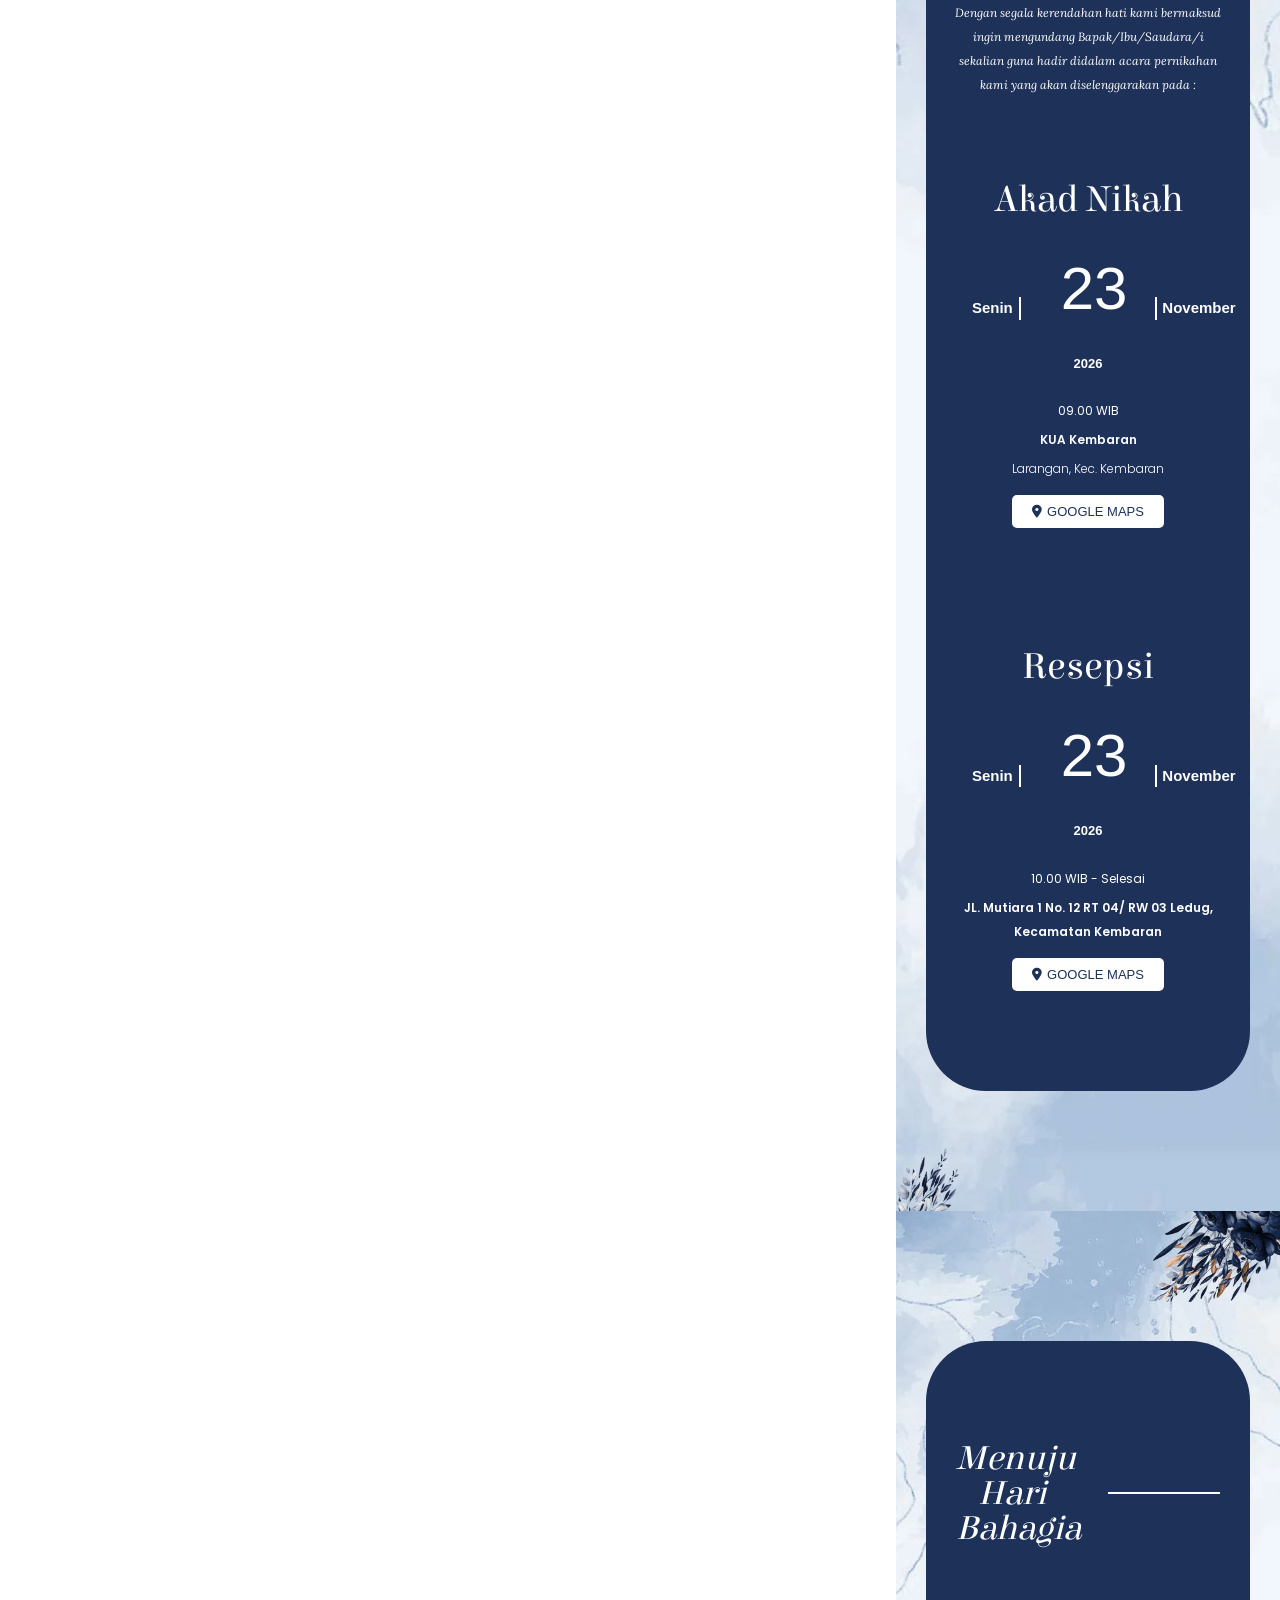
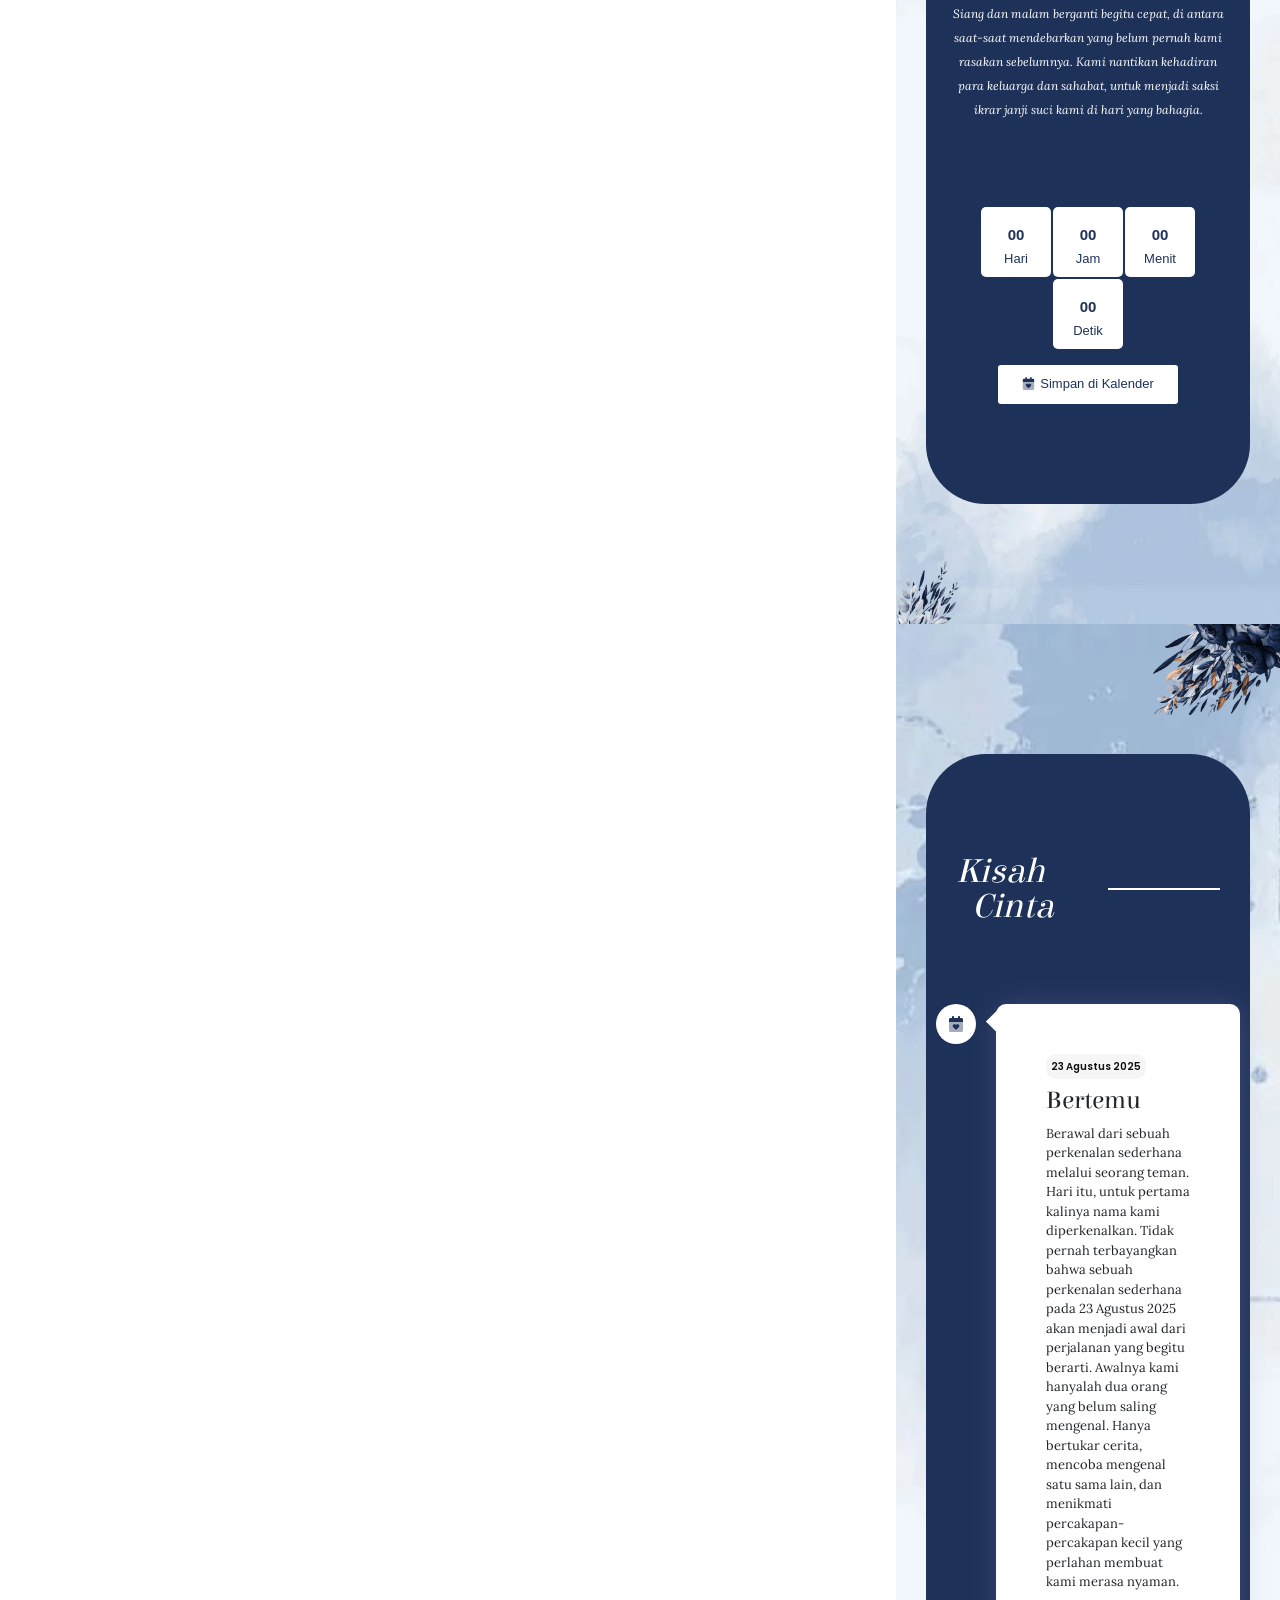
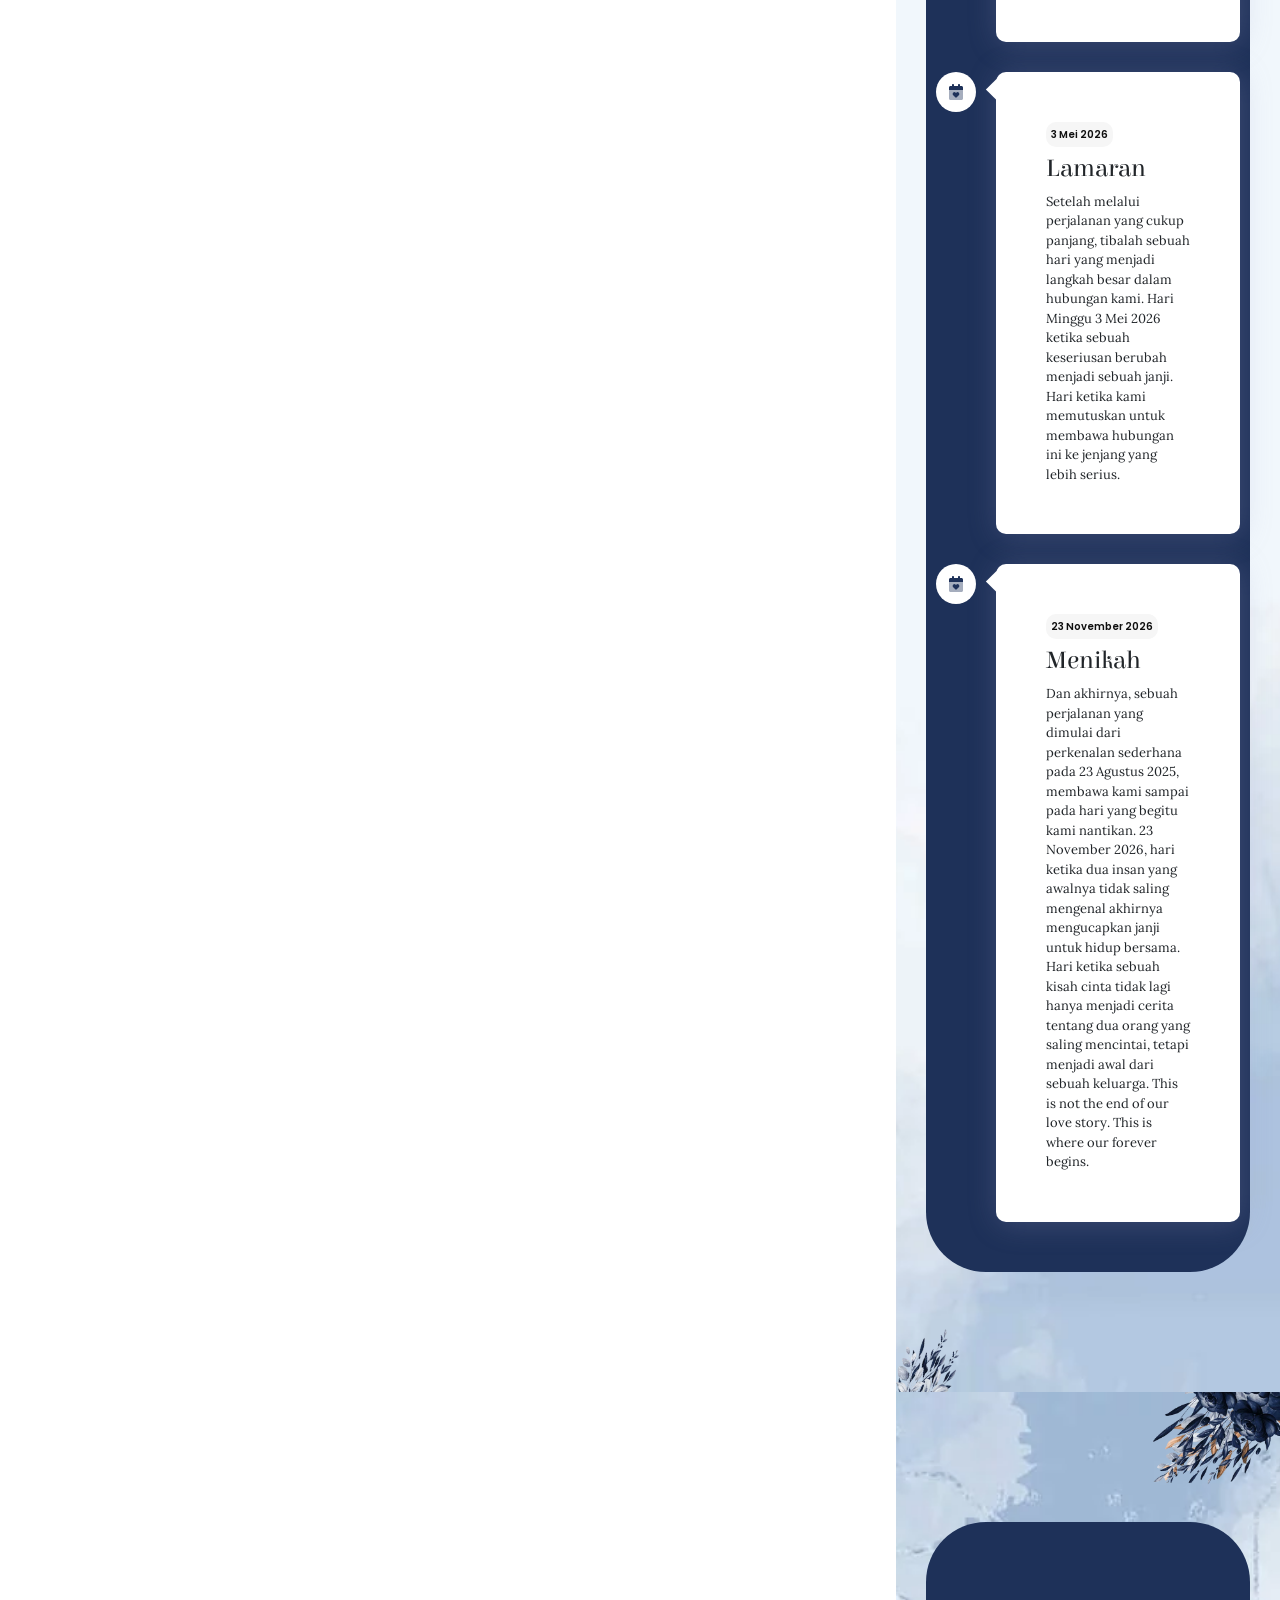
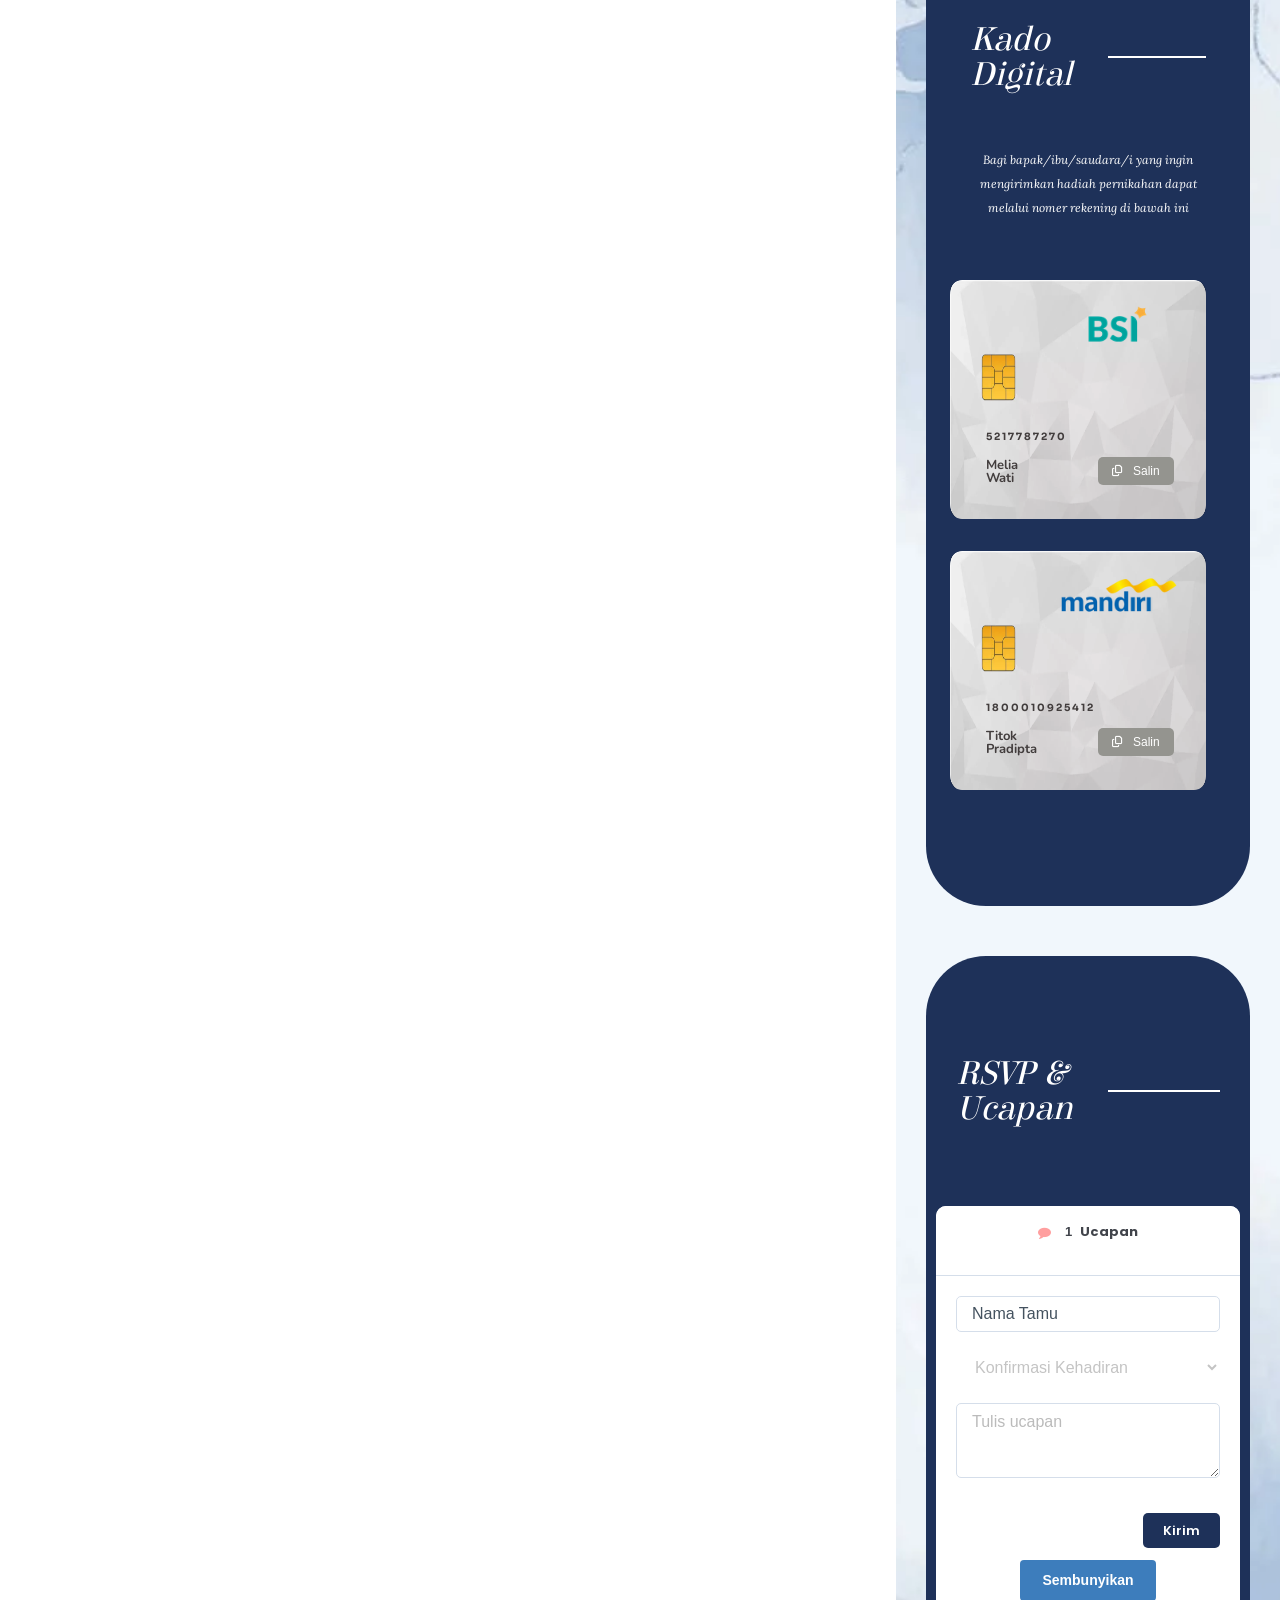
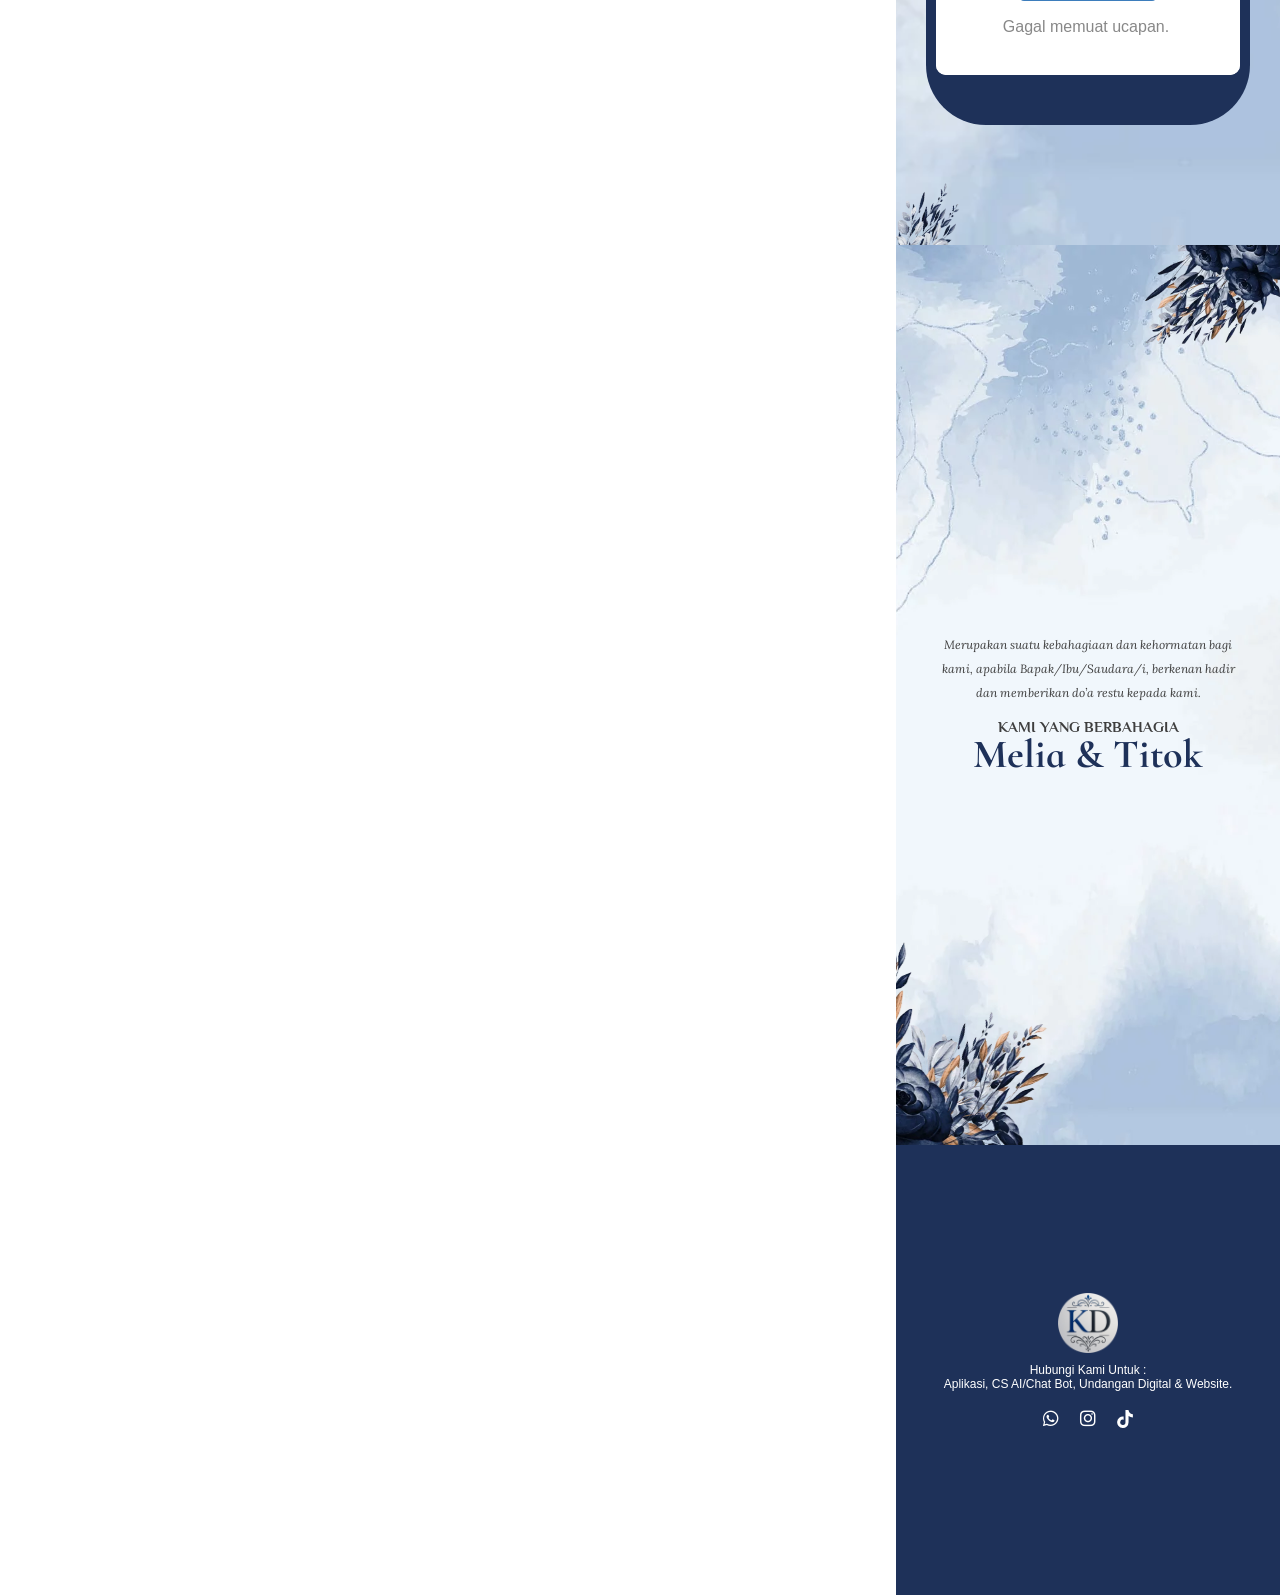
==== commit fb1e8405: "Fix Google Maps button clickability on mobile devices" ====
--- a/index.html
+++ b/index.html
@@ -1590,6 +1590,71 @@
     color: #485349;
   }
 </style>
+<style id="custom-fix-maps-mobile">
+/* ==============================================================
+   FIX TOMBOL GOOGLE MAPS (RESEPSI & AKAD) PADA TAMPILAN MOBILE
+   ============================================================== */
+.elementor-element-4a255465,
+.elementor-element-4a255465 .elementor-widget-container,
+.elementor-element-4a255465 .elementor-button-wrapper,
+.elementor-element-4085eec8,
+.elementor-element-4085eec8 .elementor-widget-container,
+.elementor-element-4085eec8 .elementor-button-wrapper {
+  position: relative !important;
+  z-index: 99999 !important;
+  pointer-events: auto !important;
+}
+
+.elementor-element-4a255465 a.elementor-button,
+.elementor-element-4085eec8 a.elementor-button {
+  position: relative !important;
+  z-index: 100000 !important;
+  pointer-events: auto !important;
+  cursor: pointer !important;
+  display: inline-flex !important;
+  touch-action: manipulation !important;
+  -webkit-tap-highlight-color: rgba(0, 0, 0, 0.1) !important;
+}
+
+/* Pastikan semua elemen dekorasi bunga / ornamen di sekitarnya tidak mencegat / menutupi sentuhan di mobile */
+.elementor-element-e387267,
+.elementor-element-446b934c,
+.elementor-element-141dff46,
+.elementor-element-5cd343e3,
+.elementor-element-9c68768,
+.elementor-element-1588b41e,
+.elementor-element-2432cd35,
+.elementor-element-532d8df3,
+.elementor-element-284ead7b,
+.elementor-element-66f966a6,
+.goyang-1,
+.goyang-2,
+.elementor-widget-image.elementor-absolute {
+  pointer-events: none !important;
+}
+
+.elementor-element-e387267 *,
+.elementor-element-446b934c *,
+.elementor-element-141dff46 *,
+.elementor-element-5cd343e3 *,
+.elementor-element-9c68768 *,
+.elementor-element-1588b41e *,
+.elementor-element-2432cd35 *,
+.elementor-element-532d8df3 *,
+.elementor-element-284ead7b *,
+.elementor-element-66f966a6 *,
+.goyang-1 *,
+.goyang-2 *,
+.elementor-widget-image.elementor-absolute * {
+  pointer-events: none !important;
+}
+
+.elementor-element-58460354,
+.elementor-element-5caf75e5 {
+  position: relative !important;
+  z-index: 50 !important;
+}
+</style>
 	<meta name="viewport" content="width=device-width, initial-scale=1.0, viewport-fit=cover"></head>
 <body class="wp-singular post-template-default single single-post postid-454 single-format-standard wp-embed-responsive wp-theme-hello-elementor wp-child-theme-weddingsaas-child-1709 hello-elementor-default elementor-default elementor-template-canvas elementor-kit-6 elementor-page-213">
 			<div data-elementor-type="single-post" data-post-id="454" data-obj-id="454" data-elementor-id="213" class="elementor elementor-213 e-post-454 elementor-location-single post-454 post type-post status-publish format-standard has-post-thumbnail hentry category-undangan-pernikahan template-pernikahan-minisite-06" data-elementor-settings="{&quot;ha_cmc_init_switcher&quot;:&quot;no&quot;}" data-elementor-post-type="elementor_library">
@@ -1958,20 +2023,22 @@
 				</div>
 					</div>
 				</div>
-				<div class="elementor-element elementor-element-6ea6514 elementor-invisible elementor-widget elementor-widget-heading" $109.00 WIB</span>				</div>
-				</div>
-				<div class="elementor-element elementor-element-7634e85b elementor-invisible elementor-widget elementor-widget-heading" data-id="7634e85b" data-element_type="widget" data-e-type="widget" data-settings="{&quot;_animation_mobile&quot;:&quot;zoomIn&quot;,&quot;_animation&quot;:&quot;fadeInUp&quot;}" data-widget_type="heading.default">
+				<div class="elementor-element elementor-element-6ea6514 elementor-widget elementor-widget-heading" data-id="6ea6514" data-element_type="widget" data-e-type="widget" data-widget_type="heading.default">
+				<div class="elementor-widget-container">
+					<span class="elementor-heading-title elementor-size-default">09.00 WIB</span>				</div>
+				</div>
+				<div class="elementor-element elementor-element-7634e85b elementor-widget elementor-widget-heading" data-id="7634e85b" data-element_type="widget" data-e-type="widget" data-widget_type="heading.default">
 				<div class="elementor-widget-container">
 					<span class="elementor-heading-title elementor-size-default">KUA Kembaran</span>				</div>
 				</div>
-				<div class="elementor-element elementor-element-257d0b80 elementor-invisible elementor-widget elementor-widget-heading" data-id="257d0b80" data-element_type="widget" data-e-type="widget" data-settings="{&quot;_animation_mobile&quot;:&quot;zoomIn&quot;,&quot;_animation&quot;:&quot;fadeInUp&quot;}" data-widget_type="heading.default">
+				<div class="elementor-element elementor-element-257d0b80 elementor-widget elementor-widget-heading" data-id="257d0b80" data-element_type="widget" data-e-type="widget" data-widget_type="heading.default">
 				<div class="elementor-widget-container">
 					<span class="elementor-heading-title elementor-size-default">Larangan, Kec. Kembaran</span>				</div>
 				</div>
-				<div class="elementor-element elementor-element-4085eec8 elementor-align-center elementor-mobile-align-center elementor-invisible elementor-widget elementor-widget-button" data-id="4085eec8" data-element_type="widget" data-e-type="widget" data-settings="{&quot;_animation&quot;:&quot;fadeInUp&quot;}" data-widget_type="button.default">
-				<div class="elementor-widget-container">
-									<div class="elementor-button-wrapper">
-					<a class="elementor-button elementor-button-link elementor-size-xs" href="https://maps.app.goo.gl/eTy1pdC1KDi1gmXC9" target="_blank">
+				<div class="elementor-element elementor-element-4085eec8 elementor-align-center elementor-mobile-align-center elementor-widget elementor-widget-button" data-id="4085eec8" data-element_type="widget" data-e-type="widget" data-widget_type="button.default" style="position: relative; z-index: 99999; pointer-events: auto;">
+				<div class="elementor-widget-container" style="position: relative; z-index: 99999; pointer-events: auto;">
+									<div class="elementor-button-wrapper" style="position: relative; z-index: 99999; pointer-events: auto;">
+					<a class="elementor-button elementor-button-link elementor-size-xs" href="https://maps.app.goo.gl/eTy1pdC1KDi1gmXC9" target="_blank" rel="noopener noreferrer" style="position: relative; z-index: 100000; pointer-events: auto; cursor: pointer; touch-action: manipulation;" onclick="window.open(this.href, '_blank');">
 						<span class="elementor-button-content-wrapper">
 						<span class="elementor-button-icon">
 				<i aria-hidden="true" class="fas fa-map-marker-alt"></i>			</span>
@@ -2020,16 +2087,18 @@
 				</div>
 					</div>
 				</div>
-				<div class="elementor-element elementor-element-2b776d91 elementor-invisible elementor-widget elementor-widget-heading" $110.00 WIB - Selesai</span>				</div>
-				</div>
-				<div class="elementor-element elementor-element-13449df7 elementor-invisible elementor-widget elementor-widget-heading" data-id="13449df7" data-element_type="widget" data-e-type="widget" data-settings="{&quot;_animation_mobile&quot;:&quot;zoomIn&quot;,&quot;_animation&quot;:&quot;fadeInUp&quot;}" data-widget_type="heading.default">
+				<div class="elementor-element elementor-element-2b776d91 elementor-widget elementor-widget-heading" data-id="2b776d91" data-element_type="widget" data-e-type="widget" data-widget_type="heading.default">
+				<div class="elementor-widget-container">
+					<span class="elementor-heading-title elementor-size-default">10.00 WIB - Selesai</span>				</div>
+				</div>
+				<div class="elementor-element elementor-element-13449df7 elementor-widget elementor-widget-heading" data-id="13449df7" data-element_type="widget" data-e-type="widget" data-widget_type="heading.default">
 				<div class="elementor-widget-container">
 					<span class="elementor-heading-title elementor-size-default">JL. Mutiara 1 No. 12 RT 04/ RW 03 Ledug, Kecamatan Kembaran</span>				</div>
 				</div>
-				<div class="elementor-element elementor-element-4a255465 elementor-align-center elementor-mobile-align-center elementor-invisible elementor-widget elementor-widget-button" data-id="4a255465" data-element_type="widget" data-e-type="widget" data-settings="{&quot;_animation&quot;:&quot;fadeInUp&quot;}" data-widget_type="button.default">
-				<div class="elementor-widget-container">
-									<div class="elementor-button-wrapper">
-					<a class="elementor-button elementor-button-link elementor-size-xs" href="https://www.google.com/maps?q=-7.4268883,109.271185&amp;z=17&amp;hl=id" target="_blank" rel="noopener noreferrer">
+				<div class="elementor-element elementor-element-4a255465 elementor-align-center elementor-mobile-align-center elementor-widget elementor-widget-button" data-id="4a255465" data-element_type="widget" data-e-type="widget" data-widget_type="button.default" style="position: relative; z-index: 99999; pointer-events: auto;">
+				<div class="elementor-widget-container" style="position: relative; z-index: 99999; pointer-events: auto;">
+									<div class="elementor-button-wrapper" style="position: relative; z-index: 99999; pointer-events: auto;">
+					<a class="elementor-button elementor-button-link elementor-size-xs" href="https://www.google.com/maps?q=-7.4268883,109.271185&amp;z=17&amp;hl=id" target="_blank" rel="noopener noreferrer" style="position: relative; z-index: 100000; pointer-events: auto; cursor: pointer; touch-action: manipulation;" onclick="window.open(this.href, '_blank');">
 						<span class="elementor-button-content-wrapper">
 						<span class="elementor-button-icon">
 				<i aria-hidden="true" class="fas fa-map-marker-alt"></i>			</span>
